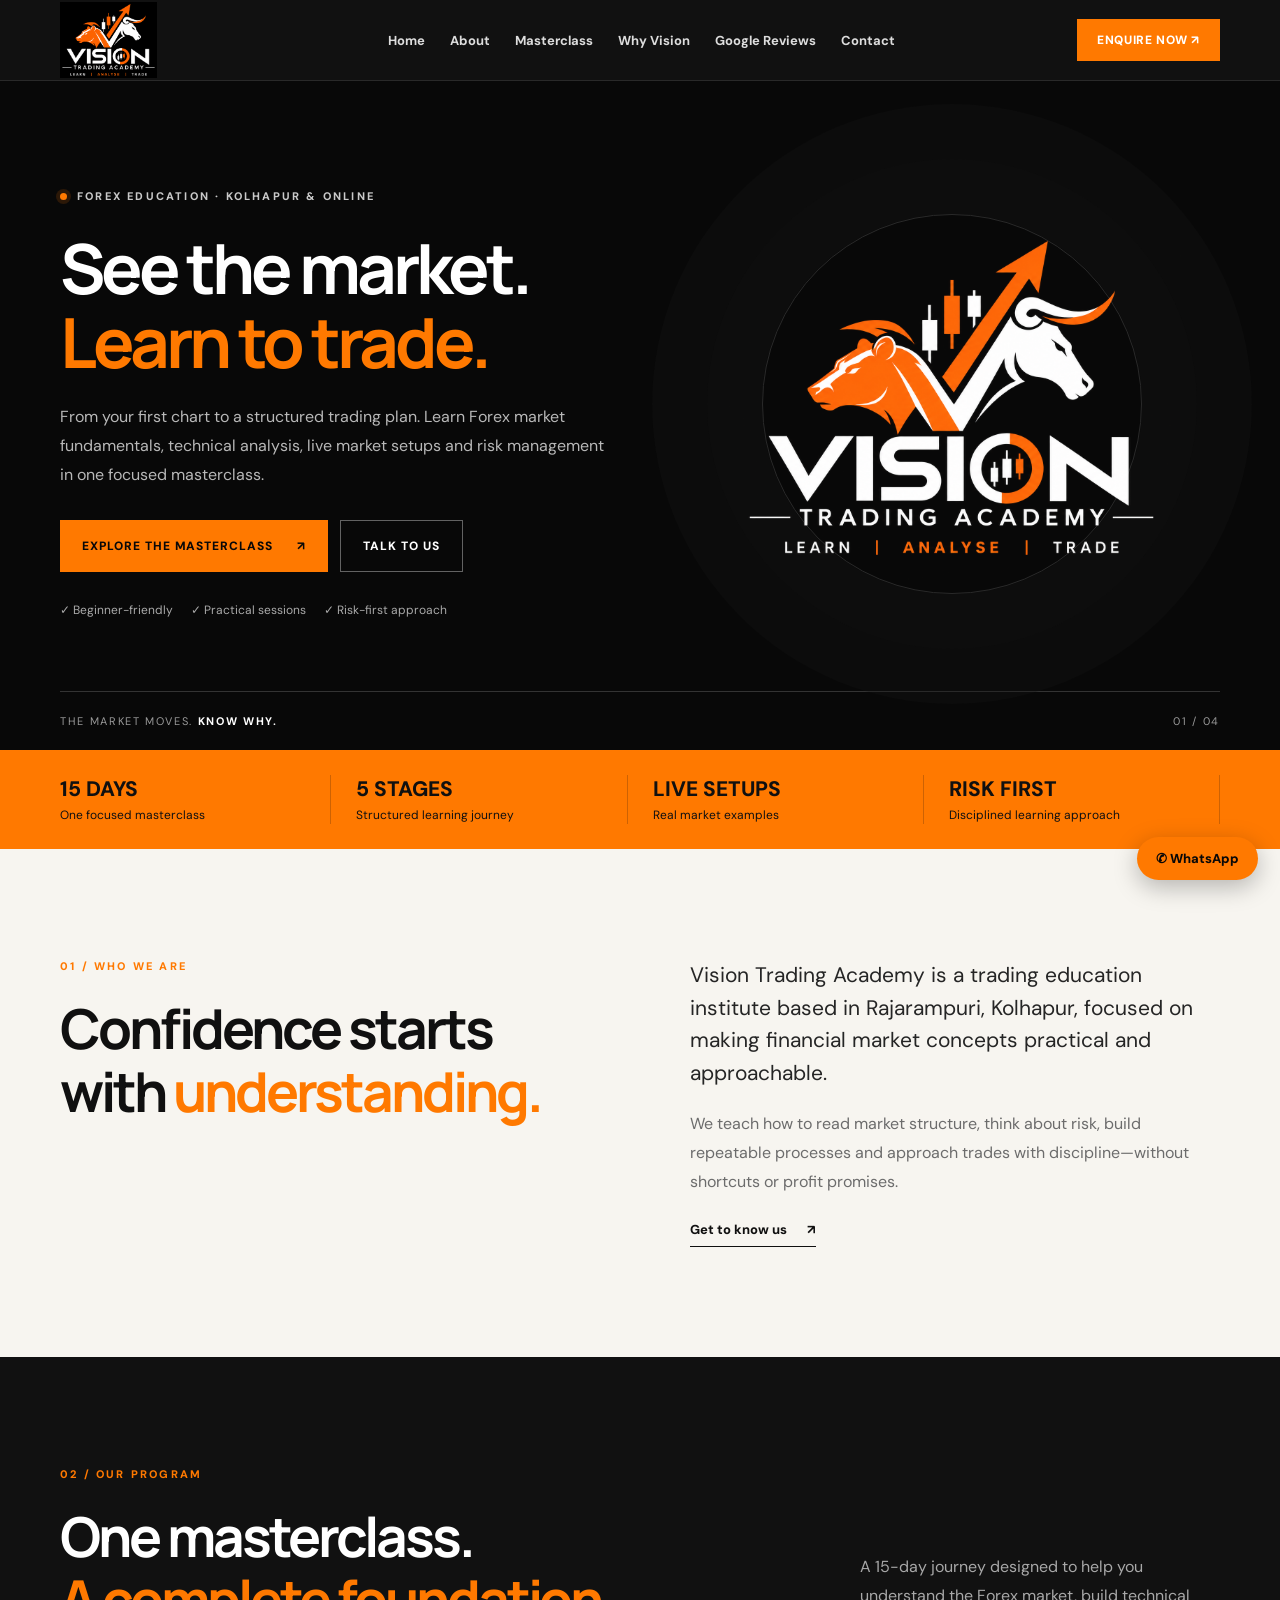
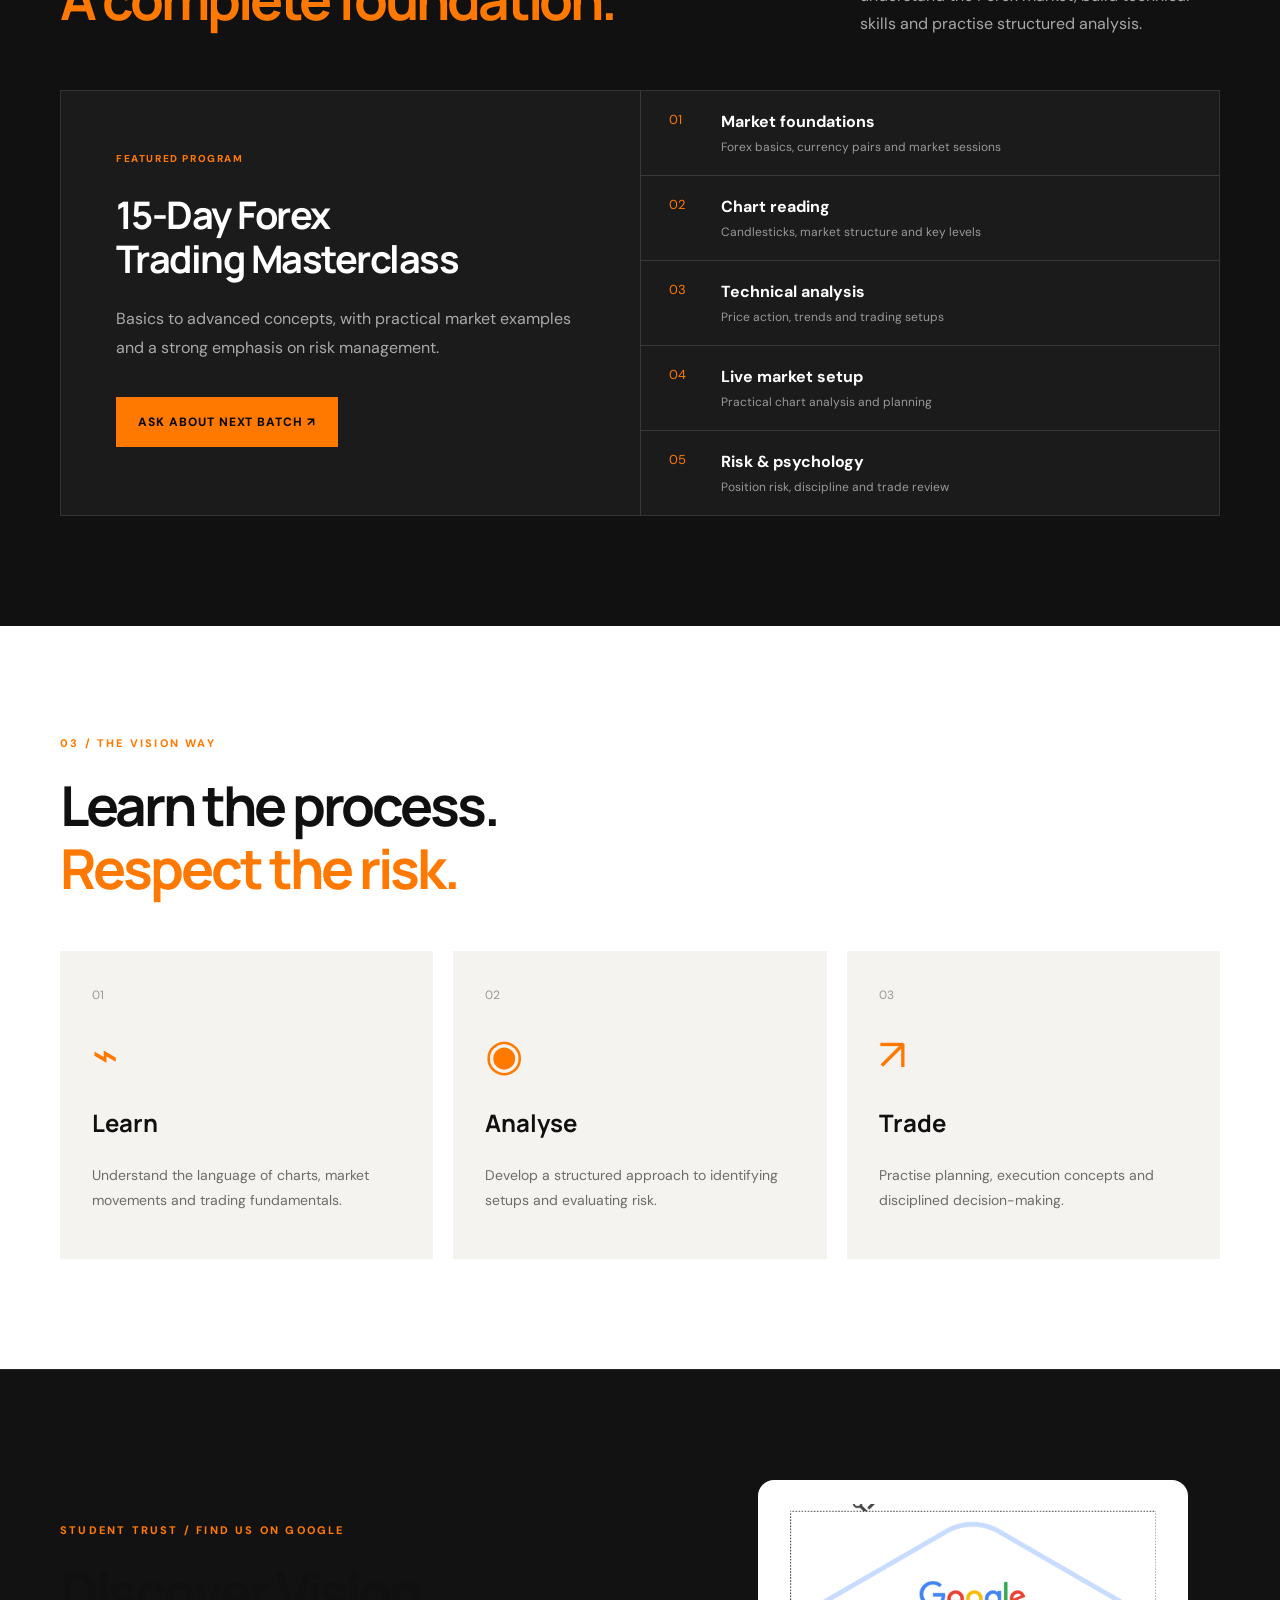
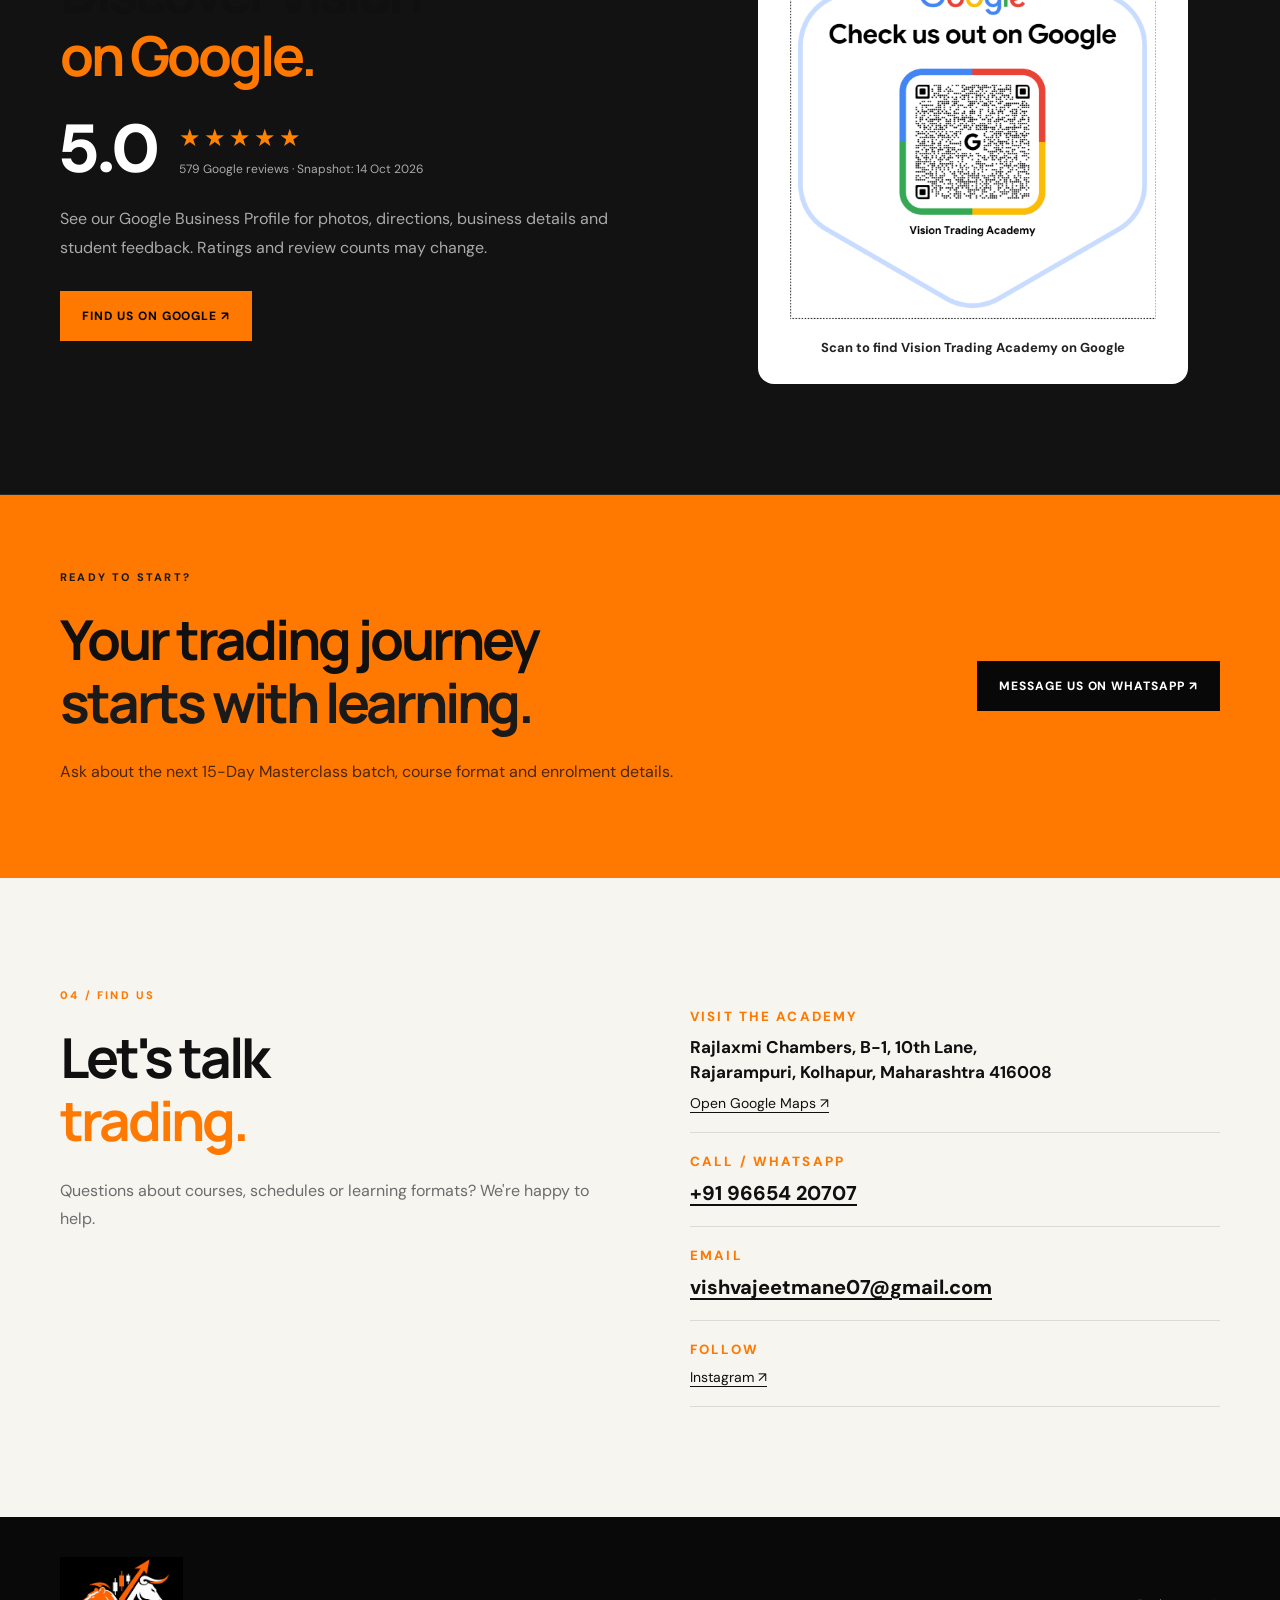
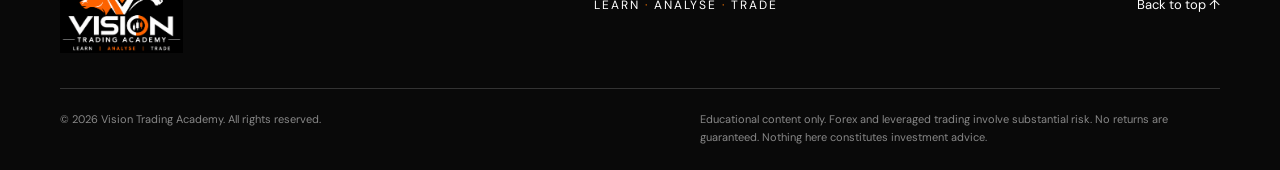
==== index.html @ d4535634 "Add files via upload" ====
<!doctype html><html lang="en"><head><meta charset="utf-8"><meta name="viewport" content="width=device-width,initial-scale=1"><meta name="theme-color" content="#090909"><meta name="description" content="Vision Trading Academy in Kolhapur offers a practical 15-day Forex Trading Masterclass covering market structure, technical analysis, risk management and live market setups."><title>Vision Trading Academy | Forex Trading Classes in Kolhapur</title><meta property="og:type" content="website"><meta property="og:title" content="Vision Trading Academy | Learn · Analyse · Trade"><meta property="og:description" content="Join the 15-Day Forex Trading Masterclass in Kolhapur. Learn market fundamentals, technical analysis and disciplined risk management."><meta property="og:image" content="assets/vision-logo.png"><link rel="icon" href="assets/favicon.png"><link rel="stylesheet" href="assets/style.css"><script type="application/ld+json">{"@context":"https://schema.org","@type":"EducationalOrganization","name":"Vision Trading Academy","description":"Forex trading education and 15-day trading masterclass in Kolhapur","telephone":"+91 96654 20707","email":"vishvajeetmane07@gmail.com","address":{"@type":"PostalAddress","streetAddress":"Rajlaxmi Chambers, B-1, 10th Lane, Poorvarang, Mahalaxminagar, Rajarampuri","addressLocality":"Kolhapur","addressRegion":"Maharashtra","postalCode":"416008","addressCountry":"IN"},"sameAs":["https://www.instagram.com/vishvaajeetmane/"]}</script></head><body>
<header class="header"><div class="container nav"><a href="#home" class="brand"><img src="assets/vision-logo-header.png" alt="Vision Trading Academy" class="brand-logo"></a><button id="menuBtn" class="menu-btn" aria-label="Toggle navigation" aria-expanded="false">☰</button><nav id="nav"><a href="#home">Home</a><a href="#about">About</a><a href="#masterclass">Masterclass</a><a href="#approach">Why Vision</a><a href="#reviews">Google Reviews</a><a href="#contact">Contact</a></nav><a class="nav-action" href="https://wa.me/919665420707?text=Hi%20Vision%20Trading%20Academy%2C%20I%20want%20to%20know%20about%20your%20classes." target="_blank" rel="noopener">Enquire now ↗</a></div></header>
<main><section id="home" class="hero"><div class="container hero-grid"><div class="hero-copy"><div class="eyebrow"><span class="pulse"></span> FOREX EDUCATION · KOLHAPUR & ONLINE</div><h1>See the market.<br><em>Learn to trade.</em></h1><p>From your first chart to a structured trading plan. Learn Forex market fundamentals, technical analysis, live market setups and risk management in one focused masterclass.</p><div class="hero-buttons"><a class="btn primary" href="#masterclass">Explore the Masterclass <span>↗</span></a><a class="btn outline" href="#contact">Talk to us</a></div><div class="micro"><span>✓ Beginner-friendly</span><span>✓ Practical sessions</span><span>✓ Risk-first approach</span></div></div><div class="hero-visual"><div class="halo"></div><img src="assets/vision-logo.png" alt="Vision Trading Academy orange bear and white bull trading logo"></div></div><div class="container hero-bottom"><span>THE MARKET MOVES. <strong>KNOW WHY.</strong></span><span>01 / 04</span></div></section>
<section class="metrics"><div class="container metrics-grid"><div><strong>15 DAYS</strong><span>One focused masterclass</span></div><div><strong>5 STAGES</strong><span>Structured learning journey</span></div><div><strong>LIVE SETUPS</strong><span>Real market examples</span></div><div><strong>RISK FIRST</strong><span>Disciplined learning approach</span></div></div></section>
<section id="about" class="section about"><div class="container split"><div><div class="kicker">01 / WHO WE ARE</div><h2>Confidence starts<br>with <i>understanding.</i></h2></div><div><p class="lead">Vision Trading Academy is a trading education institute based in Rajarampuri, Kolhapur, focused on making financial market concepts practical and approachable.</p><p>We teach how to read market structure, think about risk, build repeatable processes and approach trades with discipline—without shortcuts or profit promises.</p><a class="text-link" href="#contact">Get to know us <span>↗</span></a></div></div></section>
<section id="masterclass" class="section masterclass"><div class="container"><div class="section-top"><div><div class="kicker">02 / OUR PROGRAM</div><h2>One masterclass.<br><i>A complete foundation.</i></h2></div><p>A 15-day journey designed to help you understand the Forex market, build technical skills and practise structured analysis.</p></div><div class="course-panel"><div class="course-intro"><span class="course-tag">FEATURED PROGRAM</span><h3>15-Day Forex<br>Trading Masterclass</h3><p>Basics to advanced concepts, with practical market examples and a strong emphasis on risk management.</p><a class="btn primary" href="https://wa.me/919665420707?text=Hi%20Vision%20Trading%20Academy%2C%20please%20share%20the%20fees%20and%20next%20batch%20for%20the%2015-Day%20Masterclass." target="_blank" rel="noopener">Ask about next batch ↗</a></div><div class="course-list"><div><span>01</span><strong>Market foundations</strong><small>Forex basics, currency pairs and market sessions</small></div><div><span>02</span><strong>Chart reading</strong><small>Candlesticks, market structure and key levels</small></div><div><span>03</span><strong>Technical analysis</strong><small>Price action, trends and trading setups</small></div><div><span>04</span><strong>Live market setup</strong><small>Practical chart analysis and planning</small></div><div><span>05</span><strong>Risk & psychology</strong><small>Position risk, discipline and trade review</small></div></div></div></div></section>
<section id="approach" class="section approach"><div class="container"><div class="kicker">03 / THE VISION WAY</div><h2>Learn the process.<br><i>Respect the risk.</i></h2><div class="feature-grid"><article><span class="feature-num">01</span><div class="feature-icon">⌁</div><h3>Learn</h3><p>Understand the language of charts, market movements and trading fundamentals.</p></article><article><span class="feature-num">02</span><div class="feature-icon">◉</div><h3>Analyse</h3><p>Develop a structured approach to identifying setups and evaluating risk.</p></article><article><span class="feature-num">03</span><div class="feature-icon">↗</div><h3>Trade</h3><p>Practise planning, execution concepts and disciplined decision-making.</p></article></div></div></section>

<section id="reviews" class="section google-reviews"><div class="container reviews-layout">
<div class="reviews-copy"><div class="kicker">STUDENT TRUST / FIND US ON GOOGLE</div><h2>Discover Vision<br><i>on Google.</i></h2><div class="rating-display"><span class="rating-score">5.0</span><span><span class="rating-stars" aria-label="Five out of five stars">★★★★★</span><small>579 Google reviews · Snapshot: 14 Oct 2026</small></span></div><p>See our Google Business Profile for photos, directions, business details and student feedback. Ratings and review counts may change.</p><a class="btn primary" href="https://www.google.com/maps/search/?api=1&amp;query=Vision+Trading+Academy+Rajarampuri+Kolhapur" target="_blank" rel="noopener">Find us on Google ↗</a></div>
<div class="qr-panel"><img src="assets/google-business-qr.png" alt="Official Google Business Profile QR sticker for Vision Trading Academy. Scan to open the business profile." loading="lazy"><p>Scan to find Vision Trading Academy on Google</p></div>
</div></section>
<section class="cta-section"><div class="container cta-grid"><div><div class="kicker">READY TO START?</div><h2>Your trading journey<br><i>starts with learning.</i></h2><p>Ask about the next 15-Day Masterclass batch, course format and enrolment details.</p></div><a class="btn light" href="https://wa.me/919665420707?text=Hi%20Vision%20Trading%20Academy%2C%20I%20am%20interested%20in%20joining%20the%20next%20Forex%20Masterclass." target="_blank" rel="noopener">Message us on WhatsApp ↗</a></div></section>
<section id="contact" class="section contact"><div class="container split"><div><div class="kicker">04 / FIND US</div><h2>Let's talk<br><i>trading.</i></h2><p>Questions about courses, schedules or learning formats? We're happy to help.</p></div><div class="contact-list"><div><small>VISIT THE ACADEMY</small><strong>Rajlaxmi Chambers, B-1, 10th Lane,<br>Rajarampuri, Kolhapur, Maharashtra 416008</strong><a href="https://www.google.com/maps/search/?api=1&query=Vision+Trading+Academy+Rajarampuri+Kolhapur" target="_blank" rel="noopener">Open Google Maps ↗</a></div><div><small>CALL / WHATSAPP</small><a class="contact-big" href="tel:+919665420707">+91 96654 20707</a></div><div><small>EMAIL</small><a class="contact-big" href="mailto:vishvajeetmane07@gmail.com">vishvajeetmane07@gmail.com</a></div><div><small>FOLLOW</small><a href="https://www.instagram.com/vishvaajeetmane/" target="_blank" rel="noopener">Instagram ↗</a></div></div></div></section></main>
<footer><div class="container footer-top"><div class="brand"><img src="assets/vision-logo-header.png" alt="Vision Trading Academy" class="brand-logo"></div><div>LEARN <span>·</span> ANALYSE <span>·</span> TRADE</div><a href="#home">Back to top ↑</a></div><div class="container footer-bottom"><span>© 2026 Vision Trading Academy. All rights reserved.</span><span>Educational content only. Forex and leveraged trading involve substantial risk. No returns are guaranteed. Nothing here constitutes investment advice.</span></div></footer>
<a class="floating-wa" href="https://wa.me/919665420707?text=Hi%20Vision%20Trading%20Academy%2C%20I%27d%20like%20course%20details." target="_blank" rel="noopener" aria-label="Chat on WhatsApp">✆ <span>WhatsApp</span></a><script src="assets/script.js"></script></body></html>
---- assets/style.css ----
@import url('https://fonts.googleapis.com/css2?family=DM+Sans:wght@400;500;600;700;800&family=Manrope:wght@400;500;600;700;800&display=swap');
:root{--orange:#ff7900;--ink:#101010;--black:#080808;--cream:#f7f5f0;--muted:#777;--line:#dcdad5}*{box-sizing:border-box}html{scroll-behavior:smooth}body{margin:0;color:var(--ink);background:var(--cream);font-family:'DM Sans',Arial,sans-serif}a{color:inherit;text-decoration:none}button{font:inherit}.container{width:min(1160px,calc(100% - 44px));margin:auto}.header{position:sticky;top:0;background:rgba(8,8,8,.96);color:#fff;z-index:20;border-bottom:1px solid #292929;backdrop-filter:blur(12px)}.nav{display:flex;align-items:center;justify-content:space-between;min-height:80px;gap:20px}.brand{display:flex;align-items:center;gap:12px;font-weight:800;font-size:22px;line-height:1;letter-spacing:.08em}.brand small{display:block;font-size:9px;letter-spacing:.26em;margin-top:7px;font-weight:600}.brand-mark{font-size:38px;letter-spacing:-.13em;color:#fff}.brand-mark span{color:var(--orange)}nav{display:flex;gap:25px;font-size:13px;font-weight:700;color:#ddd}nav a:hover,.text-link:hover{color:var(--orange)}.nav-action{background:var(--orange);padding:13px 20px;font-size:12px;font-weight:800;text-transform:uppercase;letter-spacing:.05em}.menu-btn{display:none;background:none;border:0;color:#fff;font-size:25px}.hero{background:#080808;color:#fff;overflow:hidden}.hero-grid{min-height:610px;display:grid;grid-template-columns:1.05fr .95fr;align-items:center;gap:30px;padding:70px 0 35px}.eyebrow,.kicker{font-size:11px;letter-spacing:.2em;font-weight:800}.eyebrow{color:#c9c9c9;display:flex;gap:10px;align-items:center}.pulse,.dot{width:7px;height:7px;border-radius:50%;background:var(--orange);display:inline-block;box-shadow:0 0 0 4px #ff790025}h1,h2,h3,p{margin-top:0}h1,h2,h3{font-family:Manrope,Arial,sans-serif}h1{font-size:clamp(46px,5.4vw,80px);line-height:1.07;letter-spacing:-.06em;margin:28px 0 24px}h1 em,h2 i{font-style:normal;color:var(--orange)}.hero-copy>p{max-width:560px;color:#b8b8b8;line-height:1.8;font-size:16px}.hero-buttons{display:flex;gap:12px;flex-wrap:wrap;margin:30px 0}.btn{display:inline-flex;align-items:center;justify-content:space-between;gap:24px;padding:17px 22px;font-weight:800;font-size:12px;text-transform:uppercase;letter-spacing:.08em;transition:transform .2s}.btn:hover{transform:translateY(-3px)}.primary{background:var(--orange);color:#080808}.outline{border:1px solid #626262;color:#fff}.micro{display:flex;gap:18px;flex-wrap:wrap;color:#aaa;font-size:12px}.hero-visual{position:relative;display:flex;align-items:center;justify-content:center;flex-direction:column;min-height:450px}.halo{position:absolute;width:380px;height:380px;border:1px solid #292929;border-radius:50%;box-shadow:0 0 0 55px #1115,0 0 0 110px #15151550}.hero-visual img{position:relative;width:min(100%,560px);mix-blend-mode:screen;object-fit:contain}.hero-caption{position:relative;font-size:11px;letter-spacing:.23em;color:#aaa}.hero-caption b{color:var(--orange);padding:0 12px}.hero-bottom{display:flex;justify-content:space-between;border-top:1px solid #333;padding:22px 0;font-size:11px;letter-spacing:.15em;color:#999}.hero-bottom strong{color:#fff}.metrics{background:var(--orange);padding:25px 0}.metrics-grid{display:grid;grid-template-columns:repeat(4,1fr);gap:25px}.metrics-grid>div{border-right:1px solid #10101035}.metrics-grid strong{display:block;font-size:21px;font-weight:800}.metrics-grid span{font-size:12px}.section{padding:110px 0;scroll-margin-top:80px}.split{display:grid;grid-template-columns:1fr 1fr;gap:100px}.kicker{color:var(--orange);margin-bottom:24px}h2{font-size:clamp(34px,4.3vw,58px);line-height:1.15;letter-spacing:-.055em;margin-bottom:24px}p{line-height:1.8;color:#6c6c6c}.lead{font-size:21px;color:#252525;line-height:1.55}.text-link{display:inline-flex;gap:20px;border-bottom:1px solid;padding:8px 0;font-weight:800;font-size:13px}.masterclass{background:#111;color:#fff}.section-top{display:flex;align-items:end;justify-content:space-between;gap:40px;margin-bottom:35px}.section-top p{max-width:360px;color:#a8a8a8}.course-panel{display:grid;grid-template-columns:1fr 1fr;background:#1b1b1b;border:1px solid #343434}.course-intro{padding:55px}.course-tag{font-size:10px;font-weight:800;letter-spacing:.16em;color:var(--orange)}.course-intro h3{font-size:38px;letter-spacing:-.04em;line-height:1.16;margin:25px 0}.course-intro p{color:#aaa}.course-intro .btn{margin-top:18px}.course-list{border-left:1px solid #383838}.course-list>div{display:grid;grid-template-columns:38px 1fr;column-gap:14px;padding:20px 28px;border-bottom:1px solid #383838}.course-list>div:last-child{border:0}.course-list span{grid-row:span 2;color:var(--orange);font-size:13px}.course-list strong{font-size:16px}.course-list small{color:#999;margin-top:7px;font-size:12px}.approach{background:#fff}.feature-grid{display:grid;grid-template-columns:repeat(3,1fr);gap:20px;margin-top:50px}.feature-grid article{background:#f5f3ef;padding:32px;min-height:260px;position:relative}.feature-num{color:#999;font-size:12px}.feature-icon{color:var(--orange);font-size:44px;margin:22px 0}.feature-grid h3{font-size:24px}.feature-grid p{font-size:14px}.cta-section{background:var(--orange);padding:75px 0}.cta-section .kicker,.cta-section h2 i{color:#1a1a1a}.cta-section p{color:#4b2607}.cta-grid{display:flex;justify-content:space-between;align-items:center;gap:30px}.light{background:#080808;color:#fff;white-space:nowrap}.contact-list>div{padding:20px 0;border-bottom:1px solid var(--line)}.contact-list small{display:block;color:var(--orange);letter-spacing:.16em;font-weight:800;margin-bottom:10px}.contact-list strong{font-size:17px;line-height:1.5}.contact-list a{display:block;margin-top:8px;font-size:14px;text-decoration:underline;text-underline-offset:4px}.contact-list .contact-big{font-size:20px;font-weight:800;overflow-wrap:anywhere}footer{background:#090909;color:#fff;padding:40px 0 24px}.footer-top{display:flex;justify-content:space-between;align-items:center;gap:25px;padding-bottom:35px;border-bottom:1px solid #333}.footer-top>div:nth-child(2){font-size:12px;letter-spacing:.16em}.footer-top>div:nth-child(2) span{color:var(--orange)}.footer-top>a{font-size:13px}.footer-bottom{display:flex;justify-content:space-between;gap:40px;color:#888;font-size:11px;padding-top:22px;line-height:1.6}.footer-bottom span:last-child{max-width:520px}.floating-wa{position:fixed;right:22px;bottom:20px;background:var(--orange);color:#080808;border-radius:40px;padding:13px 19px;font-size:13px;font-weight:800;z-index:10;box-shadow:0 7px 25px #0004}@media(max-width:900px){.nav-action{display:none}.hero-grid{grid-template-columns:1fr;padding-top:65px}.hero-visual{min-height:340px}.hero-visual img{max-width:520px}.split{gap:40px}.course-intro{padding:35px}.metrics-grid{grid-template-columns:repeat(2,1fr)}.section{padding:75px 0}}@media(max-width:650px){.container{width:min(100% - 32px,1160px)}.nav{min-height:68px}.brand{font-size:17px}.brand-mark{font-size:32px}.menu-btn{display:block}nav{display:none;position:absolute;top:68px;left:0;right:0;background:#101010;flex-direction:column;padding:20px 25px;border-bottom:1px solid #333}nav.open{display:flex}.hero-grid{padding:50px 0 30px;gap:0}.hero-visual{min-height:280px}.halo{width:220px;height:220px}.hero-visual img{width:100%}h1{font-size:clamp(44px,11vw,66px)}.hero-copy>p{font-size:14px}.hero-caption{font-size:9px}.micro{gap:12px}.hero-bottom{font-size:9px}.metrics-grid strong{font-size:16px}.metrics-grid span{font-size:10px}.split,.course-panel,.feature-grid{grid-template-columns:1fr}.section-top{display:block}.course-list{border-left:0;border-top:1px solid #383838}.course-intro{padding:30px}.course-intro h3{font-size:31px}.feature-grid{gap:12px}.feature-grid article{min-height:auto}.cta-grid,.footer-top,.footer-bottom{flex-direction:column;align-items:flex-start}.cta-grid .btn{white-space:normal}.contact-list .contact-big{font-size:17px}.floating-wa span{display:none}}

/* Official Vision Trading Academy logo in navigation and footer */
.brand-logo {display:block;width:145px;height:76px;object-fit:contain;object-position:left center;}
.header .brand {flex-shrink:0;}
footer .brand-logo {width:175px;height:96px;}
@media(max-width:600px){.brand-logo{width:112px;height:62px}footer .brand-logo{width:145px;height:80px}}

/* Google Business Profile and review snapshot */
.google-reviews{background:#121212;border-top:1px solid #292929;border-bottom:1px solid #292929}
.reviews-layout{display:grid;grid-template-columns:1.1fr .9fr;gap:64px;align-items:center}
.reviews-copy h2{margin:18px 0 28px}.reviews-copy p{max-width:560px;color:#aaa;line-height:1.8;margin:22px 0 28px}
.rating-display{display:flex;align-items:center;gap:20px}.rating-score{font-size:68px;font-weight:800;line-height:1;color:#fff}.rating-stars{display:block;color:#ff8300;letter-spacing:3px;font-size:24px}.rating-display small{display:block;color:#aaa;font-size:12px;margin-top:8px}
.qr-panel{padding:24px;background:#fff;border-radius:16px;text-align:center;max-width:430px;justify-self:center;width:100%}.qr-panel img{display:block;width:100%;height:auto;max-height:420px;object-fit:contain}.qr-panel p{color:#222;font-size:13px;font-weight:700;margin:12px 0 0}
@media(max-width:800px){.reviews-layout{grid-template-columns:1fr;gap:32px}.rating-score{font-size:56px}.qr-panel{max-width:360px}}
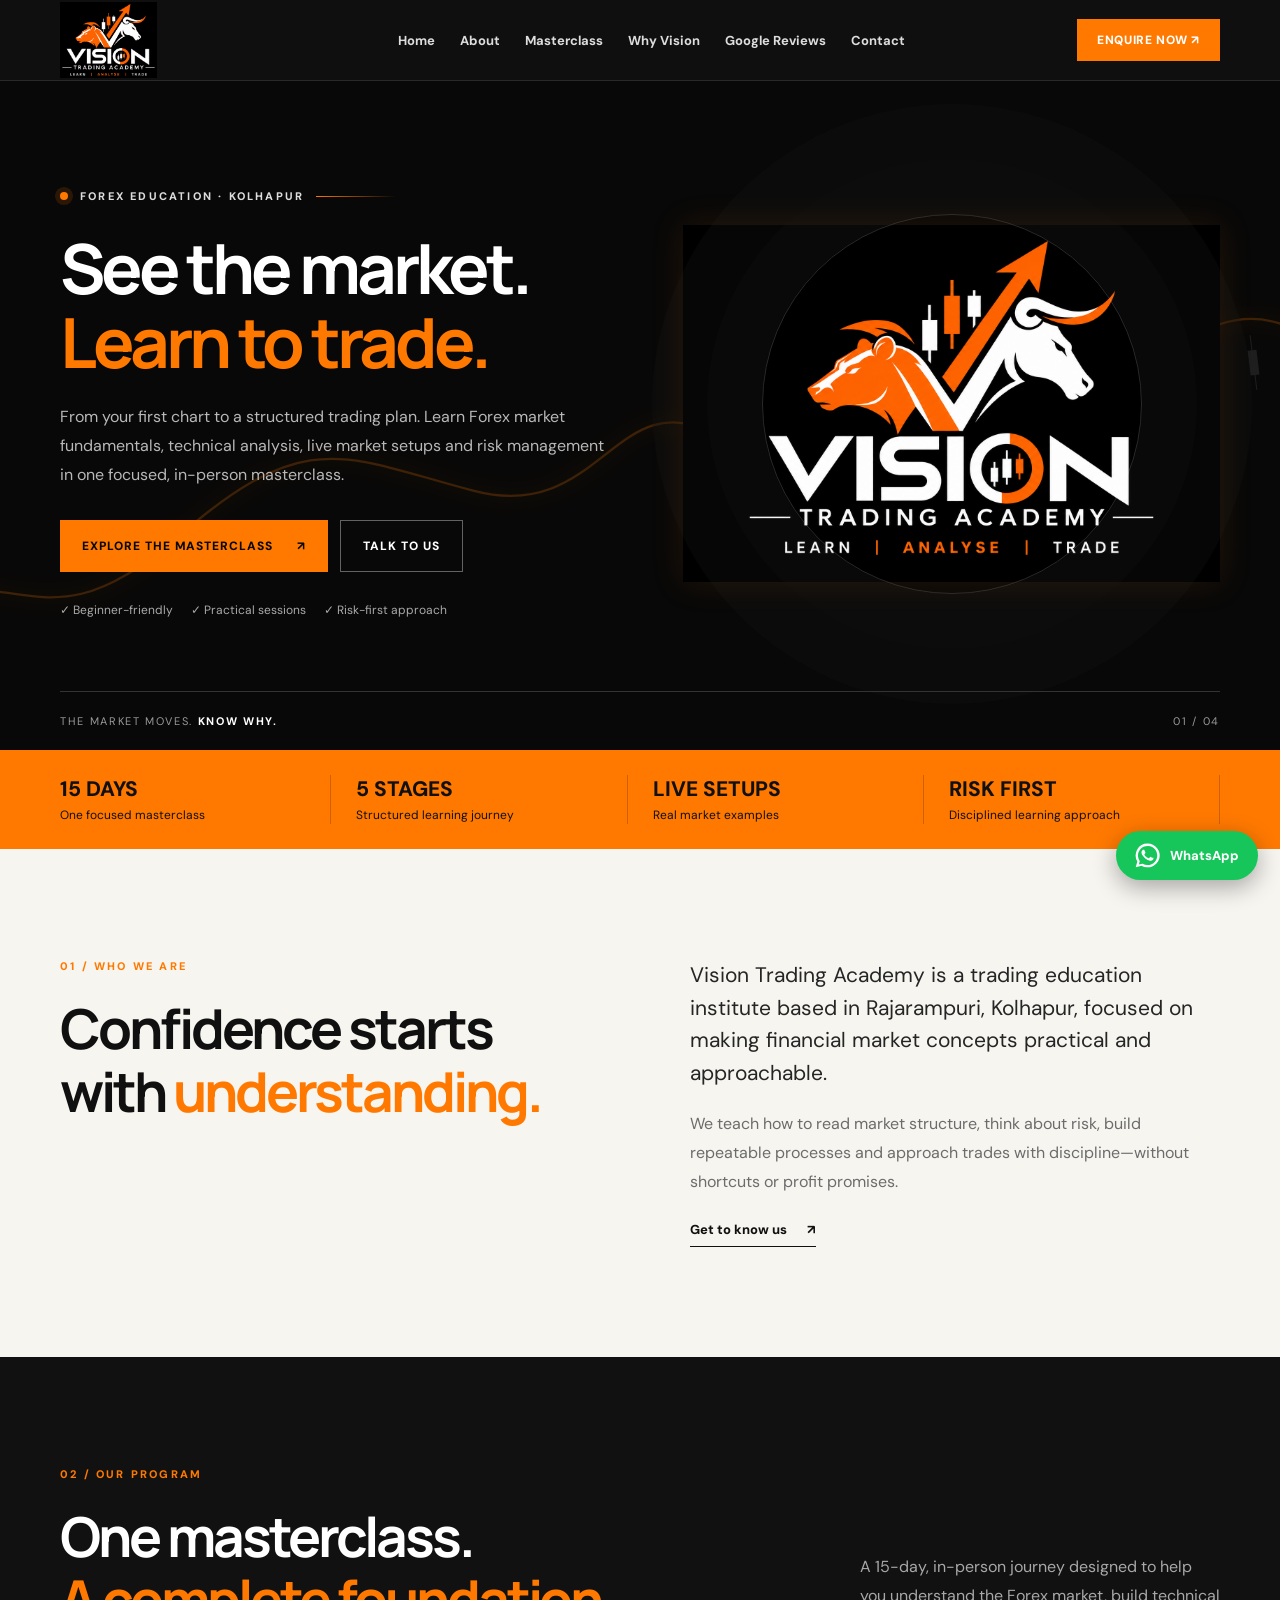
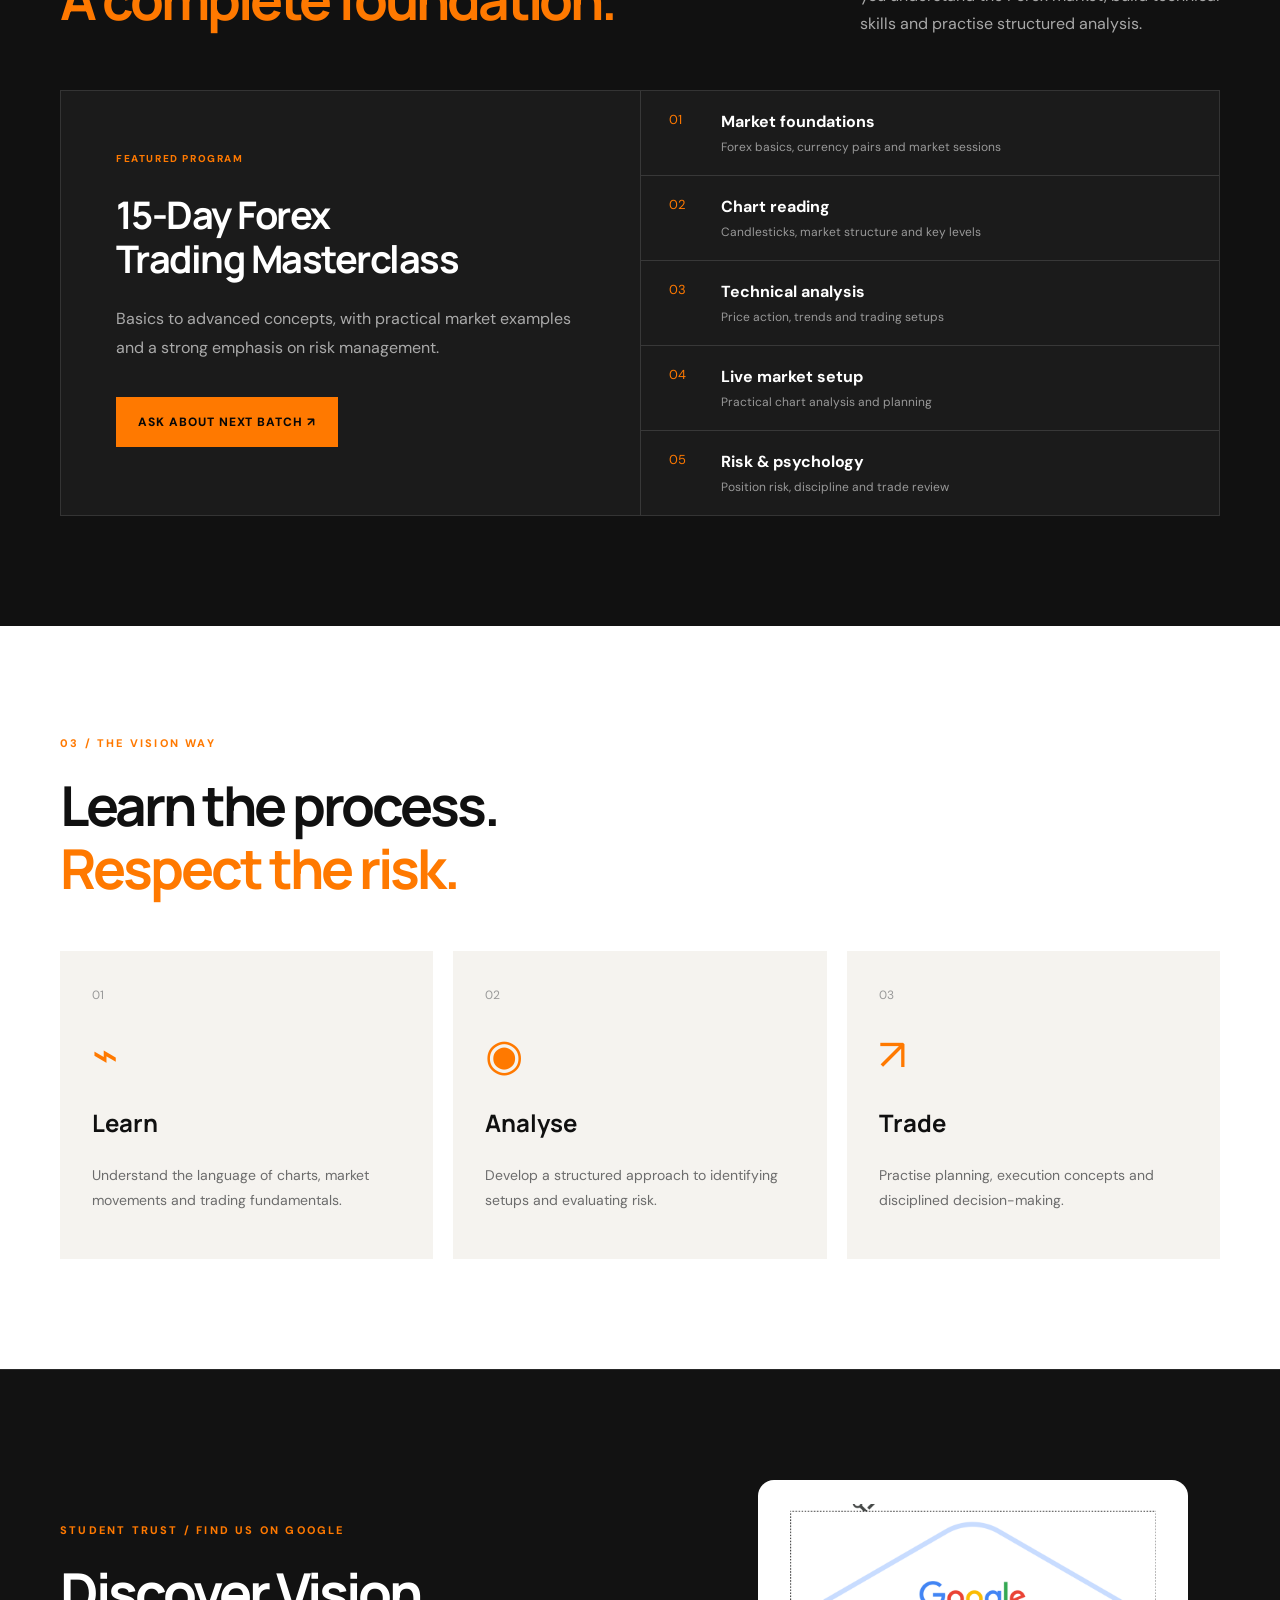
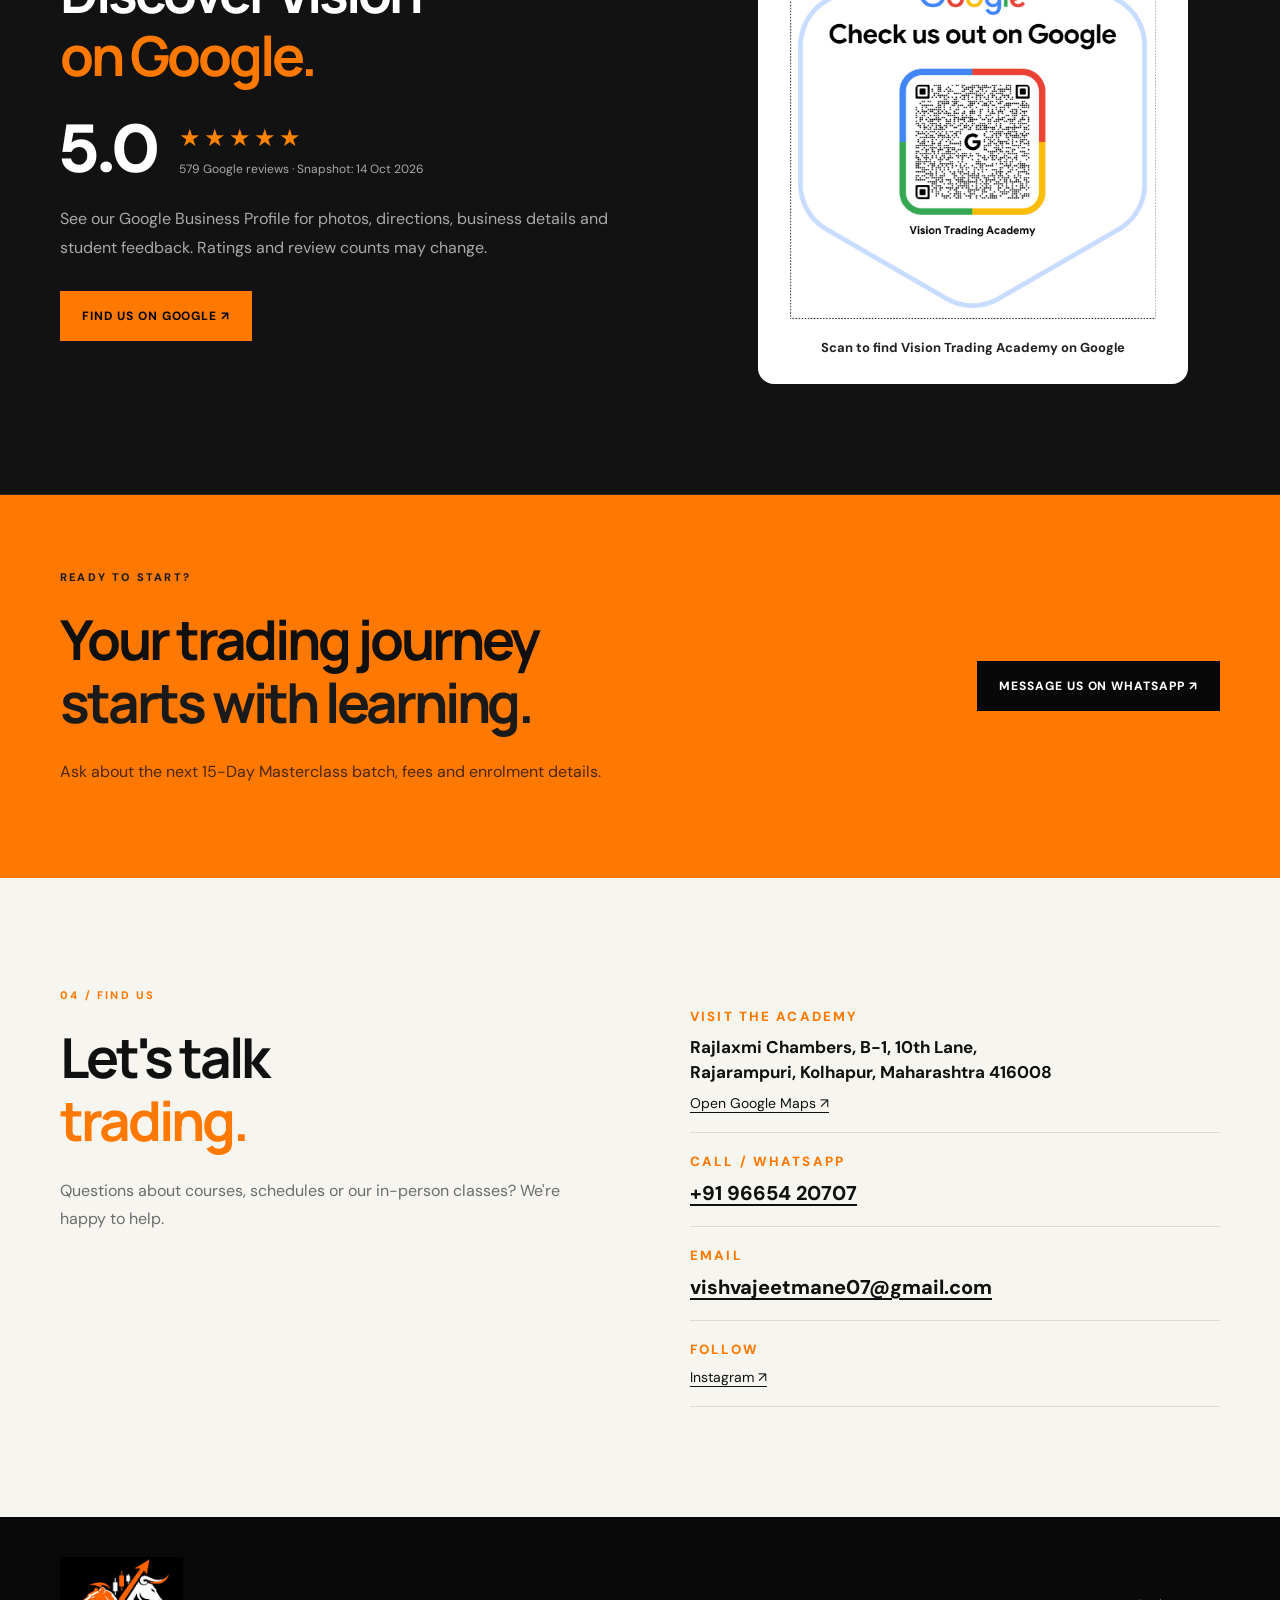
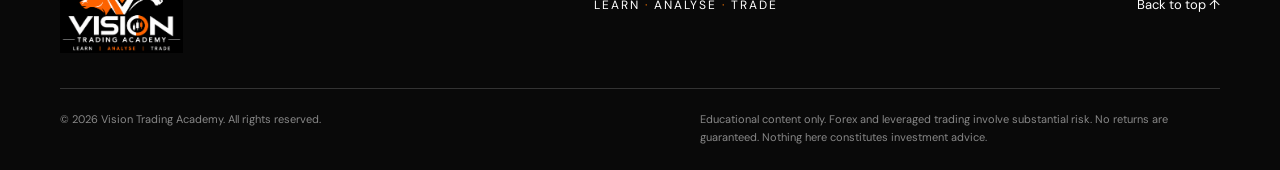
==== commit ff999983: "Add files via upload" ====
--- a/index.html
+++ b/index.html
@@ -1,16 +1,14 @@
-<!doctype html><html lang="en"><head><meta charset="utf-8"><meta name="viewport" content="width=device-width,initial-scale=1"><meta name="theme-color" content="#090909"><meta name="description" content="Vision Trading Academy in Kolhapur offers a practical 15-day Forex Trading Masterclass covering market structure, technical analysis, risk management and live market setups."><title>Vision Trading Academy | Forex Trading Classes in Kolhapur</title><meta property="og:type" content="website"><meta property="og:title" content="Vision Trading Academy | Learn · Analyse · Trade"><meta property="og:description" content="Join the 15-Day Forex Trading Masterclass in Kolhapur. Learn market fundamentals, technical analysis and disciplined risk management."><meta property="og:image" content="assets/vision-logo.png"><link rel="icon" href="assets/favicon.png"><link rel="stylesheet" href="assets/style.css"><script type="application/ld+json">{"@context":"https://schema.org","@type":"EducationalOrganization","name":"Vision Trading Academy","description":"Forex trading education and 15-day trading masterclass in Kolhapur","telephone":"+91 96654 20707","email":"vishvajeetmane07@gmail.com","address":{"@type":"PostalAddress","streetAddress":"Rajlaxmi Chambers, B-1, 10th Lane, Poorvarang, Mahalaxminagar, Rajarampuri","addressLocality":"Kolhapur","addressRegion":"Maharashtra","postalCode":"416008","addressCountry":"IN"},"sameAs":["https://www.instagram.com/vishvaajeetmane/"]}</script></head><body>
+<!doctype html>
+<html lang="en"><head><meta charset="utf-8"><meta name="viewport" content="width=device-width,initial-scale=1"><meta name="theme-color" content="#090909"><meta name="description" content="Vision Trading Academy in Kolhapur offers an in-person 15-day Forex Trading Masterclass covering technical analysis, live market setups and risk management."><title>Vision Trading Academy | Forex Trading Classes in Kolhapur</title><meta property="og:title" content="Vision Trading Academy | Learn · Analyse · Trade"><meta property="og:image" content="assets/vision-logo.png"><link rel="icon" href="assets/favicon.png"><link rel="stylesheet" href="assets/style.css"></head>
+<body>
 <header class="header"><div class="container nav"><a href="#home" class="brand"><img src="assets/vision-logo-header.png" alt="Vision Trading Academy" class="brand-logo"></a><button id="menuBtn" class="menu-btn" aria-label="Toggle navigation" aria-expanded="false">☰</button><nav id="nav"><a href="#home">Home</a><a href="#about">About</a><a href="#masterclass">Masterclass</a><a href="#approach">Why Vision</a><a href="#reviews">Google Reviews</a><a href="#contact">Contact</a></nav><a class="nav-action" href="https://wa.me/919665420707?text=Hi%20Vision%20Trading%20Academy%2C%20I%20want%20to%20know%20about%20your%20classes." target="_blank" rel="noopener">Enquire now ↗</a></div></header>
-<main><section id="home" class="hero"><div class="container hero-grid"><div class="hero-copy"><div class="eyebrow"><span class="pulse"></span> FOREX EDUCATION · KOLHAPUR & ONLINE</div><h1>See the market.<br><em>Learn to trade.</em></h1><p>From your first chart to a structured trading plan. Learn Forex market fundamentals, technical analysis, live market setups and risk management in one focused masterclass.</p><div class="hero-buttons"><a class="btn primary" href="#masterclass">Explore the Masterclass <span>↗</span></a><a class="btn outline" href="#contact">Talk to us</a></div><div class="micro"><span>✓ Beginner-friendly</span><span>✓ Practical sessions</span><span>✓ Risk-first approach</span></div></div><div class="hero-visual"><div class="halo"></div><img src="assets/vision-logo.png" alt="Vision Trading Academy orange bear and white bull trading logo"></div></div><div class="container hero-bottom"><span>THE MARKET MOVES. <strong>KNOW WHY.</strong></span><span>01 / 04</span></div></section>
+<main><section id="home" class="hero"><div class="market-backdrop" aria-hidden="true"><svg viewBox="0 0 1200 450" preserveAspectRatio="none"><path class="chart-glow" d="M0 350 C100 330 120 400 220 300 S350 230 450 260 S560 160 640 210 S760 80 860 150 S1000 80 1080 110 S1150 30 1200 45"/><path class="chart-line" d="M0 350 C100 330 120 400 220 300 S350 230 450 260 S560 160 640 210 S760 80 860 150 S1000 80 1080 110 S1150 30 1200 45"/></svg><div class="candles"><i></i><i></i><i></i><i></i><i></i><i></i><i></i><i></i><i></i><i></i><i></i><i></i></div></div><div class="container hero-grid"><div class="hero-copy"><div class="eyebrow"><span class="pulse"></span><span>FOREX EDUCATION · KOLHAPUR</span><span class="eyebrow-line" aria-hidden="true"></span></div><h1>See the market.<br><em>Learn to trade.</em></h1><p>From your first chart to a structured trading plan. Learn Forex market fundamentals, technical analysis, live market setups and risk management in one focused, in-person masterclass.</p><div class="hero-buttons"><a class="btn primary" href="#masterclass">Explore the Masterclass <span>↗</span></a><a class="btn outline" href="#contact">Talk to us</a></div><div class="micro"><span>✓ Beginner-friendly</span><span>✓ Practical sessions</span><span>✓ Risk-first approach</span></div></div><div class="hero-visual"><div class="halo"></div><img src="assets/vision-logo.png" alt="Vision Trading Academy orange bear and white bull trading logo"></div></div><div class="container hero-bottom"><span>THE MARKET MOVES. <strong>KNOW WHY.</strong></span><span>01 / 04</span></div></section>
 <section class="metrics"><div class="container metrics-grid"><div><strong>15 DAYS</strong><span>One focused masterclass</span></div><div><strong>5 STAGES</strong><span>Structured learning journey</span></div><div><strong>LIVE SETUPS</strong><span>Real market examples</span></div><div><strong>RISK FIRST</strong><span>Disciplined learning approach</span></div></div></section>
 <section id="about" class="section about"><div class="container split"><div><div class="kicker">01 / WHO WE ARE</div><h2>Confidence starts<br>with <i>understanding.</i></h2></div><div><p class="lead">Vision Trading Academy is a trading education institute based in Rajarampuri, Kolhapur, focused on making financial market concepts practical and approachable.</p><p>We teach how to read market structure, think about risk, build repeatable processes and approach trades with discipline—without shortcuts or profit promises.</p><a class="text-link" href="#contact">Get to know us <span>↗</span></a></div></div></section>
-<section id="masterclass" class="section masterclass"><div class="container"><div class="section-top"><div><div class="kicker">02 / OUR PROGRAM</div><h2>One masterclass.<br><i>A complete foundation.</i></h2></div><p>A 15-day journey designed to help you understand the Forex market, build technical skills and practise structured analysis.</p></div><div class="course-panel"><div class="course-intro"><span class="course-tag">FEATURED PROGRAM</span><h3>15-Day Forex<br>Trading Masterclass</h3><p>Basics to advanced concepts, with practical market examples and a strong emphasis on risk management.</p><a class="btn primary" href="https://wa.me/919665420707?text=Hi%20Vision%20Trading%20Academy%2C%20please%20share%20the%20fees%20and%20next%20batch%20for%20the%2015-Day%20Masterclass." target="_blank" rel="noopener">Ask about next batch ↗</a></div><div class="course-list"><div><span>01</span><strong>Market foundations</strong><small>Forex basics, currency pairs and market sessions</small></div><div><span>02</span><strong>Chart reading</strong><small>Candlesticks, market structure and key levels</small></div><div><span>03</span><strong>Technical analysis</strong><small>Price action, trends and trading setups</small></div><div><span>04</span><strong>Live market setup</strong><small>Practical chart analysis and planning</small></div><div><span>05</span><strong>Risk & psychology</strong><small>Position risk, discipline and trade review</small></div></div></div></div></section>
+<section id="masterclass" class="section masterclass"><div class="container"><div class="section-top"><div><div class="kicker">02 / OUR PROGRAM</div><h2>One masterclass.<br><i>A complete foundation.</i></h2></div><p>A 15-day, in-person journey designed to help you understand the Forex market, build technical skills and practise structured analysis.</p></div><div class="course-panel"><div class="course-intro"><span class="course-tag">FEATURED PROGRAM</span><h3>15-Day Forex<br>Trading Masterclass</h3><p>Basics to advanced concepts, with practical market examples and a strong emphasis on risk management.</p><a class="btn primary" href="https://wa.me/919665420707?text=Hi%20Vision%20Trading%20Academy%2C%20please%20share%20the%20fees%20and%20next%20batch%20for%20the%2015-Day%20Masterclass." target="_blank" rel="noopener">Ask about next batch ↗</a></div><div class="course-list"><div><span>01</span><strong>Market foundations</strong><small>Forex basics, currency pairs and market sessions</small></div><div><span>02</span><strong>Chart reading</strong><small>Candlesticks, market structure and key levels</small></div><div><span>03</span><strong>Technical analysis</strong><small>Price action, trends and trading setups</small></div><div><span>04</span><strong>Live market setup</strong><small>Practical chart analysis and planning</small></div><div><span>05</span><strong>Risk & psychology</strong><small>Position risk, discipline and trade review</small></div></div></div></div></section>
 <section id="approach" class="section approach"><div class="container"><div class="kicker">03 / THE VISION WAY</div><h2>Learn the process.<br><i>Respect the risk.</i></h2><div class="feature-grid"><article><span class="feature-num">01</span><div class="feature-icon">⌁</div><h3>Learn</h3><p>Understand the language of charts, market movements and trading fundamentals.</p></article><article><span class="feature-num">02</span><div class="feature-icon">◉</div><h3>Analyse</h3><p>Develop a structured approach to identifying setups and evaluating risk.</p></article><article><span class="feature-num">03</span><div class="feature-icon">↗</div><h3>Trade</h3><p>Practise planning, execution concepts and disciplined decision-making.</p></article></div></div></section>
-
-<section id="reviews" class="section google-reviews"><div class="container reviews-layout">
-<div class="reviews-copy"><div class="kicker">STUDENT TRUST / FIND US ON GOOGLE</div><h2>Discover Vision<br><i>on Google.</i></h2><div class="rating-display"><span class="rating-score">5.0</span><span><span class="rating-stars" aria-label="Five out of five stars">★★★★★</span><small>579 Google reviews · Snapshot: 14 Oct 2026</small></span></div><p>See our Google Business Profile for photos, directions, business details and student feedback. Ratings and review counts may change.</p><a class="btn primary" href="https://www.google.com/maps/search/?api=1&amp;query=Vision+Trading+Academy+Rajarampuri+Kolhapur" target="_blank" rel="noopener">Find us on Google ↗</a></div>
-<div class="qr-panel"><img src="assets/google-business-qr.png" alt="Official Google Business Profile QR sticker for Vision Trading Academy. Scan to open the business profile." loading="lazy"><p>Scan to find Vision Trading Academy on Google</p></div>
-</div></section>
-<section class="cta-section"><div class="container cta-grid"><div><div class="kicker">READY TO START?</div><h2>Your trading journey<br><i>starts with learning.</i></h2><p>Ask about the next 15-Day Masterclass batch, course format and enrolment details.</p></div><a class="btn light" href="https://wa.me/919665420707?text=Hi%20Vision%20Trading%20Academy%2C%20I%20am%20interested%20in%20joining%20the%20next%20Forex%20Masterclass." target="_blank" rel="noopener">Message us on WhatsApp ↗</a></div></section>
-<section id="contact" class="section contact"><div class="container split"><div><div class="kicker">04 / FIND US</div><h2>Let's talk<br><i>trading.</i></h2><p>Questions about courses, schedules or learning formats? We're happy to help.</p></div><div class="contact-list"><div><small>VISIT THE ACADEMY</small><strong>Rajlaxmi Chambers, B-1, 10th Lane,<br>Rajarampuri, Kolhapur, Maharashtra 416008</strong><a href="https://www.google.com/maps/search/?api=1&query=Vision+Trading+Academy+Rajarampuri+Kolhapur" target="_blank" rel="noopener">Open Google Maps ↗</a></div><div><small>CALL / WHATSAPP</small><a class="contact-big" href="tel:+919665420707">+91 96654 20707</a></div><div><small>EMAIL</small><a class="contact-big" href="mailto:vishvajeetmane07@gmail.com">vishvajeetmane07@gmail.com</a></div><div><small>FOLLOW</small><a href="https://www.instagram.com/vishvaajeetmane/" target="_blank" rel="noopener">Instagram ↗</a></div></div></div></section></main>
+<section id="reviews" class="section google-reviews"><div class="container reviews-layout"><div class="reviews-copy"><div class="kicker">STUDENT TRUST / FIND US ON GOOGLE</div><h2>Discover Vision<br><i>on Google.</i></h2><div class="rating-display"><span class="rating-score">5.0</span><span><span class="rating-stars" aria-label="Five out of five stars">★★★★★</span><small>579 Google reviews · Snapshot: 14 Oct 2026</small></span></div><p>See our Google Business Profile for photos, directions, business details and student feedback. Ratings and review counts may change.</p><a class="btn primary" href="https://www.google.com/maps/search/?api=1&amp;query=Vision+Trading+Academy+Rajarampuri+Kolhapur" target="_blank" rel="noopener">Find us on Google ↗</a></div><div class="qr-panel"><img src="assets/google-business-qr.png" alt="Vision Trading Academy Google Business Profile QR code" loading="lazy"><p>Scan to find Vision Trading Academy on Google</p></div></div></section>
+<section class="cta-section"><div class="container cta-grid"><div><div class="kicker">READY TO START?</div><h2>Your trading journey<br><i>starts with learning.</i></h2><p>Ask about the next 15-Day Masterclass batch, fees and enrolment details.</p></div><a class="btn light" href="https://wa.me/919665420707?text=Hi%20Vision%20Trading%20Academy%2C%20I%20am%20interested%20in%20joining%20the%20next%20Forex%20Masterclass." target="_blank" rel="noopener">Message us on WhatsApp ↗</a></div></section>
+<section id="contact" class="section contact"><div class="container split"><div><div class="kicker">04 / FIND US</div><h2>Let's talk<br><i>trading.</i></h2><p>Questions about courses, schedules or our in-person classes? We're happy to help.</p></div><div class="contact-list"><div><small>VISIT THE ACADEMY</small><strong>Rajlaxmi Chambers, B-1, 10th Lane,<br>Rajarampuri, Kolhapur, Maharashtra 416008</strong><a href="https://www.google.com/maps/search/?api=1&amp;query=Vision+Trading+Academy+Rajarampuri+Kolhapur" target="_blank" rel="noopener">Open Google Maps ↗</a></div><div><small>CALL / WHATSAPP</small><a class="contact-big" href="tel:+919665420707">+91 96654 20707</a></div><div><small>EMAIL</small><a class="contact-big" href="mailto:vishvajeetmane07@gmail.com">vishvajeetmane07@gmail.com</a></div><div><small>FOLLOW</small><a href="https://www.instagram.com/vishvaajeetmane/" target="_blank" rel="noopener">Instagram ↗</a></div></div></div></section></main>
 <footer><div class="container footer-top"><div class="brand"><img src="assets/vision-logo-header.png" alt="Vision Trading Academy" class="brand-logo"></div><div>LEARN <span>·</span> ANALYSE <span>·</span> TRADE</div><a href="#home">Back to top ↑</a></div><div class="container footer-bottom"><span>© 2026 Vision Trading Academy. All rights reserved.</span><span>Educational content only. Forex and leveraged trading involve substantial risk. No returns are guaranteed. Nothing here constitutes investment advice.</span></div></footer>
-<a class="floating-wa" href="https://wa.me/919665420707?text=Hi%20Vision%20Trading%20Academy%2C%20I%27d%20like%20course%20details." target="_blank" rel="noopener" aria-label="Chat on WhatsApp">✆ <span>WhatsApp</span></a><script src="assets/script.js"></script></body></html>
+<a class="floating-wa" href="https://wa.me/919665420707?text=Hi%20Vision%20Trading%20Academy%2C%20I%27d%20like%20course%20details." target="_blank" rel="noopener" aria-label="Chat on WhatsApp"><svg viewBox="0 0 32 32" aria-hidden="true"><path fill="currentColor" d="M16 .8A15.1 15.1 0 0 0 3 23.6L.9 31l7.6-2A15.2 15.2 0 1 0 16 .8Zm0 27.5a12.2 12.2 0 0 1-6.2-1.7l-.4-.2-4.5 1.2 1.2-4.4-.3-.5A12.3 12.3 0 1 1 16 28.3Zm6.8-9.2c-.4-.2-2.3-1.1-2.7-1.3-.3-.1-.6-.2-.8.2-.3.4-1 1.3-1.2 1.5-.2.2-.4.3-.8.1-.4-.2-1.6-.6-3.1-1.9-1.2-1-1.9-2.3-2.1-2.7-.2-.4 0-.6.2-.8l.6-.7.4-.6c.1-.2 0-.5 0-.7l-1.2-2.9c-.3-.7-.6-.6-.8-.6h-.7c-.3 0-.7.1-1 .5-.4.4-1.3 1.3-1.3 3.1s1.3 3.5 1.5 3.8c.2.2 2.6 4 6.4 5.6.9.4 1.6.6 2.1.7.9.3 1.8.3 2.4.2.7-.1 2.3-.9 2.6-1.8.3-.9.3-1.7.2-1.8-.1-.2-.3-.3-.7-.5Z"/></svg><span>WhatsApp</span></a><script src="assets/script.js"></script></body></html>
--- a/assets/style.css
+++ b/assets/style.css
@@ -1,16 +1,6 @@
 @import url('https://fonts.googleapis.com/css2?family=DM+Sans:wght@400;500;600;700;800&family=Manrope:wght@400;500;600;700;800&display=swap');
-:root{--orange:#ff7900;--ink:#101010;--black:#080808;--cream:#f7f5f0;--muted:#777;--line:#dcdad5}*{box-sizing:border-box}html{scroll-behavior:smooth}body{margin:0;color:var(--ink);background:var(--cream);font-family:'DM Sans',Arial,sans-serif}a{color:inherit;text-decoration:none}button{font:inherit}.container{width:min(1160px,calc(100% - 44px));margin:auto}.header{position:sticky;top:0;background:rgba(8,8,8,.96);color:#fff;z-index:20;border-bottom:1px solid #292929;backdrop-filter:blur(12px)}.nav{display:flex;align-items:center;justify-content:space-between;min-height:80px;gap:20px}.brand{display:flex;align-items:center;gap:12px;font-weight:800;font-size:22px;line-height:1;letter-spacing:.08em}.brand small{display:block;font-size:9px;letter-spacing:.26em;margin-top:7px;font-weight:600}.brand-mark{font-size:38px;letter-spacing:-.13em;color:#fff}.brand-mark span{color:var(--orange)}nav{display:flex;gap:25px;font-size:13px;font-weight:700;color:#ddd}nav a:hover,.text-link:hover{color:var(--orange)}.nav-action{background:var(--orange);padding:13px 20px;font-size:12px;font-weight:800;text-transform:uppercase;letter-spacing:.05em}.menu-btn{display:none;background:none;border:0;color:#fff;font-size:25px}.hero{background:#080808;color:#fff;overflow:hidden}.hero-grid{min-height:610px;display:grid;grid-template-columns:1.05fr .95fr;align-items:center;gap:30px;padding:70px 0 35px}.eyebrow,.kicker{font-size:11px;letter-spacing:.2em;font-weight:800}.eyebrow{color:#c9c9c9;display:flex;gap:10px;align-items:center}.pulse,.dot{width:7px;height:7px;border-radius:50%;background:var(--orange);display:inline-block;box-shadow:0 0 0 4px #ff790025}h1,h2,h3,p{margin-top:0}h1,h2,h3{font-family:Manrope,Arial,sans-serif}h1{font-size:clamp(46px,5.4vw,80px);line-height:1.07;letter-spacing:-.06em;margin:28px 0 24px}h1 em,h2 i{font-style:normal;color:var(--orange)}.hero-copy>p{max-width:560px;color:#b8b8b8;line-height:1.8;font-size:16px}.hero-buttons{display:flex;gap:12px;flex-wrap:wrap;margin:30px 0}.btn{display:inline-flex;align-items:center;justify-content:space-between;gap:24px;padding:17px 22px;font-weight:800;font-size:12px;text-transform:uppercase;letter-spacing:.08em;transition:transform .2s}.btn:hover{transform:translateY(-3px)}.primary{background:var(--orange);color:#080808}.outline{border:1px solid #626262;color:#fff}.micro{display:flex;gap:18px;flex-wrap:wrap;color:#aaa;font-size:12px}.hero-visual{position:relative;display:flex;align-items:center;justify-content:center;flex-direction:column;min-height:450px}.halo{position:absolute;width:380px;height:380px;border:1px solid #292929;border-radius:50%;box-shadow:0 0 0 55px #1115,0 0 0 110px #15151550}.hero-visual img{position:relative;width:min(100%,560px);mix-blend-mode:screen;object-fit:contain}.hero-caption{position:relative;font-size:11px;letter-spacing:.23em;color:#aaa}.hero-caption b{color:var(--orange);padding:0 12px}.hero-bottom{display:flex;justify-content:space-between;border-top:1px solid #333;padding:22px 0;font-size:11px;letter-spacing:.15em;color:#999}.hero-bottom strong{color:#fff}.metrics{background:var(--orange);padding:25px 0}.metrics-grid{display:grid;grid-template-columns:repeat(4,1fr);gap:25px}.metrics-grid>div{border-right:1px solid #10101035}.metrics-grid strong{display:block;font-size:21px;font-weight:800}.metrics-grid span{font-size:12px}.section{padding:110px 0;scroll-margin-top:80px}.split{display:grid;grid-template-columns:1fr 1fr;gap:100px}.kicker{color:var(--orange);margin-bottom:24px}h2{font-size:clamp(34px,4.3vw,58px);line-height:1.15;letter-spacing:-.055em;margin-bottom:24px}p{line-height:1.8;color:#6c6c6c}.lead{font-size:21px;color:#252525;line-height:1.55}.text-link{display:inline-flex;gap:20px;border-bottom:1px solid;padding:8px 0;font-weight:800;font-size:13px}.masterclass{background:#111;color:#fff}.section-top{display:flex;align-items:end;justify-content:space-between;gap:40px;margin-bottom:35px}.section-top p{max-width:360px;color:#a8a8a8}.course-panel{display:grid;grid-template-columns:1fr 1fr;background:#1b1b1b;border:1px solid #343434}.course-intro{padding:55px}.course-tag{font-size:10px;font-weight:800;letter-spacing:.16em;color:var(--orange)}.course-intro h3{font-size:38px;letter-spacing:-.04em;line-height:1.16;margin:25px 0}.course-intro p{color:#aaa}.course-intro .btn{margin-top:18px}.course-list{border-left:1px solid #383838}.course-list>div{display:grid;grid-template-columns:38px 1fr;column-gap:14px;padding:20px 28px;border-bottom:1px solid #383838}.course-list>div:last-child{border:0}.course-list span{grid-row:span 2;color:var(--orange);font-size:13px}.course-list strong{font-size:16px}.course-list small{color:#999;margin-top:7px;font-size:12px}.approach{background:#fff}.feature-grid{display:grid;grid-template-columns:repeat(3,1fr);gap:20px;margin-top:50px}.feature-grid article{background:#f5f3ef;padding:32px;min-height:260px;position:relative}.feature-num{color:#999;font-size:12px}.feature-icon{color:var(--orange);font-size:44px;margin:22px 0}.feature-grid h3{font-size:24px}.feature-grid p{font-size:14px}.cta-section{background:var(--orange);padding:75px 0}.cta-section .kicker,.cta-section h2 i{color:#1a1a1a}.cta-section p{color:#4b2607}.cta-grid{display:flex;justify-content:space-between;align-items:center;gap:30px}.light{background:#080808;color:#fff;white-space:nowrap}.contact-list>div{padding:20px 0;border-bottom:1px solid var(--line)}.contact-list small{display:block;color:var(--orange);letter-spacing:.16em;font-weight:800;margin-bottom:10px}.contact-list strong{font-size:17px;line-height:1.5}.contact-list a{display:block;margin-top:8px;font-size:14px;text-decoration:underline;text-underline-offset:4px}.contact-list .contact-big{font-size:20px;font-weight:800;overflow-wrap:anywhere}footer{background:#090909;color:#fff;padding:40px 0 24px}.footer-top{display:flex;justify-content:space-between;align-items:center;gap:25px;padding-bottom:35px;border-bottom:1px solid #333}.footer-top>div:nth-child(2){font-size:12px;letter-spacing:.16em}.footer-top>div:nth-child(2) span{color:var(--orange)}.footer-top>a{font-size:13px}.footer-bottom{display:flex;justify-content:space-between;gap:40px;color:#888;font-size:11px;padding-top:22px;line-height:1.6}.footer-bottom span:last-child{max-width:520px}.floating-wa{position:fixed;right:22px;bottom:20px;background:var(--orange);color:#080808;border-radius:40px;padding:13px 19px;font-size:13px;font-weight:800;z-index:10;box-shadow:0 7px 25px #0004}@media(max-width:900px){.nav-action{display:none}.hero-grid{grid-template-columns:1fr;padding-top:65px}.hero-visual{min-height:340px}.hero-visual img{max-width:520px}.split{gap:40px}.course-intro{padding:35px}.metrics-grid{grid-template-columns:repeat(2,1fr)}.section{padding:75px 0}}@media(max-width:650px){.container{width:min(100% - 32px,1160px)}.nav{min-height:68px}.brand{font-size:17px}.brand-mark{font-size:32px}.menu-btn{display:block}nav{display:none;position:absolute;top:68px;left:0;right:0;background:#101010;flex-direction:column;padding:20px 25px;border-bottom:1px solid #333}nav.open{display:flex}.hero-grid{padding:50px 0 30px;gap:0}.hero-visual{min-height:280px}.halo{width:220px;height:220px}.hero-visual img{width:100%}h1{font-size:clamp(44px,11vw,66px)}.hero-copy>p{font-size:14px}.hero-caption{font-size:9px}.micro{gap:12px}.hero-bottom{font-size:9px}.metrics-grid strong{font-size:16px}.metrics-grid span{font-size:10px}.split,.course-panel,.feature-grid{grid-template-columns:1fr}.section-top{display:block}.course-list{border-left:0;border-top:1px solid #383838}.course-intro{padding:30px}.course-intro h3{font-size:31px}.feature-grid{gap:12px}.feature-grid article{min-height:auto}.cta-grid,.footer-top,.footer-bottom{flex-direction:column;align-items:flex-start}.cta-grid .btn{white-space:normal}.contact-list .contact-big{font-size:17px}.floating-wa span{display:none}}
-
-/* Official Vision Trading Academy logo in navigation and footer */
-.brand-logo {display:block;width:145px;height:76px;object-fit:contain;object-position:left center;}
-.header .brand {flex-shrink:0;}
-footer .brand-logo {width:175px;height:96px;}
-@media(max-width:600px){.brand-logo{width:112px;height:62px}footer .brand-logo{width:145px;height:80px}}
-
-/* Google Business Profile and review snapshot */
-.google-reviews{background:#121212;border-top:1px solid #292929;border-bottom:1px solid #292929}
-.reviews-layout{display:grid;grid-template-columns:1.1fr .9fr;gap:64px;align-items:center}
-.reviews-copy h2{margin:18px 0 28px}.reviews-copy p{max-width:560px;color:#aaa;line-height:1.8;margin:22px 0 28px}
-.rating-display{display:flex;align-items:center;gap:20px}.rating-score{font-size:68px;font-weight:800;line-height:1;color:#fff}.rating-stars{display:block;color:#ff8300;letter-spacing:3px;font-size:24px}.rating-display small{display:block;color:#aaa;font-size:12px;margin-top:8px}
-.qr-panel{padding:24px;background:#fff;border-radius:16px;text-align:center;max-width:430px;justify-self:center;width:100%}.qr-panel img{display:block;width:100%;height:auto;max-height:420px;object-fit:contain}.qr-panel p{color:#222;font-size:13px;font-weight:700;margin:12px 0 0}
+:root{--orange:#ff7900;--ink:#101010;--cream:#f7f5f0;--line:#dcdad5}*{box-sizing:border-box}html{scroll-behavior:smooth}body{margin:0;color:var(--ink);background:var(--cream);font-family:'DM Sans',Arial,sans-serif}a{color:inherit;text-decoration:none}button{font:inherit}.container{width:min(1160px,calc(100% - 44px));margin:auto}.header{position:sticky;top:0;background:rgba(8,8,8,.97);color:#fff;z-index:20;border-bottom:1px solid #292929;backdrop-filter:blur(12px)}.nav{display:flex;align-items:center;justify-content:space-between;min-height:80px;gap:20px}.brand{display:flex;align-items:center;flex-shrink:0}.brand-logo{display:block;width:165px;height:76px;object-fit:contain;object-position:left center}nav{display:flex;gap:25px;font-size:13px;font-weight:700;color:#ddd}nav a:hover,.text-link:hover{color:var(--orange)}.nav-action{background:var(--orange);padding:13px 20px;font-size:12px;font-weight:800;text-transform:uppercase;letter-spacing:.05em}.menu-btn{display:none;background:none;border:0;color:#fff;font-size:25px}.hero{position:relative;background:#080808;color:#fff;overflow:hidden}.hero-grid{position:relative;z-index:2;min-height:610px;display:grid;grid-template-columns:1.05fr .95fr;align-items:center;gap:30px;padding:70px 0 35px}.eyebrow,.kicker{font-size:11px;letter-spacing:.2em;font-weight:800}.eyebrow{color:#ddd;display:flex;gap:12px;align-items:center;white-space:nowrap}.pulse{width:8px;height:8px;border-radius:50%;background:var(--orange);display:inline-block;flex-shrink:0;box-shadow:0 0 0 5px #ff790025;animation:pulse 2.3s infinite}.eyebrow-line{display:block;height:1px;width:80px;background:linear-gradient(90deg,var(--orange),transparent);animation:linegrow 2s ease both}@keyframes pulse{50%{box-shadow:0 0 0 11px #ff790008}}@keyframes linegrow{from{width:0;opacity:0}to{width:80px;opacity:1}}h1,h2,h3,p{margin-top:0}h1,h2,h3{font-family:Manrope,Arial,sans-serif}h1{font-size:clamp(46px,5.4vw,80px);line-height:1.07;letter-spacing:-.06em;margin:28px 0 24px}h1 em,h2 i{font-style:normal;color:var(--orange)}.hero-copy>p{max-width:560px;color:#b8b8b8;line-height:1.8;font-size:16px}.hero-buttons{display:flex;gap:12px;flex-wrap:wrap;margin:30px 0}.btn{display:inline-flex;align-items:center;justify-content:space-between;gap:24px;padding:17px 22px;font-weight:800;font-size:12px;text-transform:uppercase;letter-spacing:.08em;transition:transform .2s}.btn:hover{transform:translateY(-3px)}.primary{background:var(--orange);color:#080808}.outline{border:1px solid #626262;color:#fff}.micro{display:flex;gap:18px;flex-wrap:wrap;color:#aaa;font-size:12px}.hero-visual{position:relative;display:flex;align-items:center;justify-content:center;min-height:450px}.halo{position:absolute;width:380px;height:380px;border:1px solid #292929;border-radius:50%;box-shadow:0 0 0 55px #1115,0 0 0 110px #15151550;animation:haloBreath 7s ease-in-out infinite}.hero-visual img{position:relative;width:min(100%,560px);mix-blend-mode:screen;object-fit:contain;filter:drop-shadow(0 0 16px #ff79001c)}@keyframes haloBreath{50%{transform:scale(1.045)}}.market-backdrop{position:absolute;inset:0;z-index:1;opacity:.22;pointer-events:none;overflow:hidden}.market-backdrop svg{position:absolute;width:120%;height:75%;left:-8%;top:18%}.chart-line,.chart-glow{fill:none;stroke:#ff7900;stroke-width:2;stroke-dasharray:1700;stroke-dashoffset:1700;animation:drawChart 6s ease-out forwards}.chart-glow{stroke-width:10;opacity:.22;filter:blur(9px)}@keyframes drawChart{to{stroke-dashoffset:0}}.candles{position:absolute;right:0;top:7%;height:80%;width:46%;display:flex;align-items:center;justify-content:space-around;transform:rotate(-7deg);opacity:.4}.candles i{position:relative;width:9px;height:var(--h,40px);background:#ff7900;animation:candleFloat 3s ease-in-out infinite alternate;animation-delay:var(--d,0s)}.candles i:before{content:'';position:absolute;width:1px;height:calc(100% + 30px);top:-15px;left:4px;background:currentColor;color:#ff7900}.candles i:nth-child(2n){background:#fff;color:#fff}.candles i:nth-child(2n):before{color:#fff}.candles i:nth-child(3n){--h:85px;--d:-1s}.candles i:nth-child(4n){--h:25px;--d:-2s}.candles i:nth-child(5n){--h:65px;--d:-.6s}@keyframes candleFloat{to{transform:translateY(-13px)}}.hero-bottom{position:relative;z-index:2;display:flex;justify-content:space-between;border-top:1px solid #333;padding:22px 0;font-size:11px;letter-spacing:.15em;color:#999}.hero-bottom strong{color:#fff}.metrics{background:var(--orange);padding:25px 0}.metrics-grid{display:grid;grid-template-columns:repeat(4,1fr);gap:25px}.metrics-grid>div{border-right:1px solid #10101035}.metrics-grid strong{display:block;font-size:21px;font-weight:800}.metrics-grid span{font-size:12px}.section{padding:110px 0;scroll-margin-top:80px}.split{display:grid;grid-template-columns:1fr 1fr;gap:100px}.kicker{color:var(--orange);margin-bottom:24px}h2{font-size:clamp(34px,4.3vw,58px);line-height:1.15;letter-spacing:-.055em;margin-bottom:24px}p{line-height:1.8;color:#6c6c6c}.lead{font-size:21px;color:#252525;line-height:1.55}.text-link{display:inline-flex;gap:20px;border-bottom:1px solid;padding:8px 0;font-weight:800;font-size:13px}.masterclass{background:#111;color:#fff}.section-top{display:flex;align-items:end;justify-content:space-between;gap:40px;margin-bottom:35px}.section-top p{max-width:360px;color:#a8a8a8}.course-panel{display:grid;grid-template-columns:1fr 1fr;background:#1b1b1b;border:1px solid #343434}.course-intro{padding:55px}.course-tag{font-size:10px;font-weight:800;letter-spacing:.16em;color:var(--orange)}.course-intro h3{font-size:38px;letter-spacing:-.04em;line-height:1.16;margin:25px 0}.course-intro p{color:#aaa}.course-intro .btn{margin-top:18px}.course-list{border-left:1px solid #383838}.course-list>div{display:grid;grid-template-columns:38px 1fr;column-gap:14px;padding:20px 28px;border-bottom:1px solid #383838}.course-list>div:last-child{border:0}.course-list span{grid-row:span 2;color:var(--orange);font-size:13px}.course-list strong{font-size:16px}.course-list small{color:#999;margin-top:7px;font-size:12px}.approach{background:#fff}.feature-grid{display:grid;grid-template-columns:repeat(3,1fr);gap:20px;margin-top:50px}.feature-grid article{background:#f5f3ef;padding:32px;min-height:260px}.feature-num{color:#999;font-size:12px}.feature-icon{color:var(--orange);font-size:44px;margin:22px 0}.feature-grid h3{font-size:24px}.feature-grid p{font-size:14px}.google-reviews{background:#121212;border-top:1px solid #292929;border-bottom:1px solid #292929;color:#fff}.google-reviews h2,.google-reviews .reviews-copy h2{color:#fff!important;margin:18px 0 28px}.google-reviews h2 i{color:var(--orange)!important}.reviews-layout{display:grid;grid-template-columns:1.1fr .9fr;gap:64px;align-items:center}.reviews-copy p{max-width:560px;color:#aaa;line-height:1.8;margin:22px 0 28px}.rating-display{display:flex;align-items:center;gap:20px}.rating-score{font-size:68px;font-weight:800;line-height:1;color:#fff}.rating-stars{display:block;color:#ff8300;letter-spacing:3px;font-size:24px}.rating-display small{display:block;color:#aaa;font-size:12px;margin-top:8px}.qr-panel{padding:24px;background:#fff;border-radius:16px;text-align:center;max-width:430px;justify-self:center;width:100%}.qr-panel img{display:block;width:100%;height:auto;max-height:420px;object-fit:contain}.qr-panel p{color:#222;font-size:13px;font-weight:700;margin:12px 0 0}.cta-section{background:var(--orange);padding:75px 0}.cta-section .kicker,.cta-section h2 i{color:#1a1a1a}.cta-section p{color:#4b2607}.cta-grid{display:flex;justify-content:space-between;align-items:center;gap:30px}.light{background:#080808;color:#fff;white-space:nowrap}.contact-list>div{padding:20px 0;border-bottom:1px solid var(--line)}.contact-list small{display:block;color:var(--orange);letter-spacing:.16em;font-weight:800;margin-bottom:10px}.contact-list strong{font-size:17px;line-height:1.5}.contact-list a{display:block;margin-top:8px;font-size:14px;text-decoration:underline;text-underline-offset:4px}.contact-list .contact-big{font-size:20px;font-weight:800;overflow-wrap:anywhere}footer{background:#090909;color:#fff;padding:40px 0 24px}footer .brand-logo{width:175px;height:96px}.footer-top{display:flex;justify-content:space-between;align-items:center;gap:25px;padding-bottom:35px;border-bottom:1px solid #333}.footer-top>div:nth-child(2){font-size:12px;letter-spacing:.16em}.footer-top>div:nth-child(2) span{color:var(--orange)}.footer-top>a{font-size:13px}.footer-bottom{display:flex;justify-content:space-between;gap:40px;color:#888;font-size:11px;padding-top:22px;line-height:1.6}.footer-bottom span:last-child{max-width:520px}.floating-wa{position:fixed;right:22px;bottom:20px;background:#16c65b;color:#fff;border-radius:40px;padding:12px 19px;display:flex;align-items:center;gap:10px;font-size:13px;font-weight:800;z-index:30;box-shadow:0 7px 25px #0005;transition:background .2s,transform .2s}.floating-wa:hover{background:#0aa64b;transform:translateY(-3px)}.floating-wa svg{display:block;width:25px;height:25px;flex-shrink:0}
+@media(max-width:900px){.nav-action{display:none}.hero-grid{grid-template-columns:1fr;padding-top:65px}.hero-visual{min-height:340px}.hero-visual img{max-width:520px}.split{gap:40px}.course-intro{padding:35px}.metrics-grid{grid-template-columns:repeat(2,1fr)}.section{padding:75px 0}}
 @media(max-width:800px){.reviews-layout{grid-template-columns:1fr;gap:32px}.rating-score{font-size:56px}.qr-panel{max-width:360px}}
+@media(max-width:650px){.container{width:min(100% - 32px,1160px)}.nav{min-height:68px}.brand-logo{width:120px;height:62px}.menu-btn{display:block}nav{display:none;position:absolute;top:68px;left:0;right:0;background:#101010;flex-direction:column;padding:20px 25px;border-bottom:1px solid #333}nav.open{display:flex}.hero-grid{padding:50px 0 30px;gap:0}.hero-visual{min-height:280px}.halo{width:220px;height:220px}.hero-visual img{width:100%}h1{font-size:clamp(44px,11vw,66px)}.hero-copy>p{font-size:14px}.eyebrow{font-size:9px;letter-spacing:.12em}.eyebrow-line{max-width:25px}.micro{gap:12px}.hero-bottom{font-size:9px}.metrics-grid strong{font-size:16px}.metrics-grid span{font-size:10px}.split,.course-panel,.feature-grid{grid-template-columns:1fr}.section-top{display:block}.course-list{border-left:0;border-top:1px solid #383838}.course-intro{padding:30px}.course-intro h3{font-size:31px}.feature-grid{gap:12px}.feature-grid article{min-height:auto}.cta-grid,.footer-top,.footer-bottom{flex-direction:column;align-items:flex-start}.cta-grid .btn{white-space:normal}.contact-list .contact-big{font-size:17px}.floating-wa span{display:none}.floating-wa{padding:13px}.floating-wa svg{width:27px;height:27px}footer .brand-logo{width:145px;height:80px}}
+@media(prefers-reduced-motion:reduce){*,*:before,*:after{animation-duration:.01ms!important;animation-iteration-count:1!important;scroll-behavior:auto!important}}
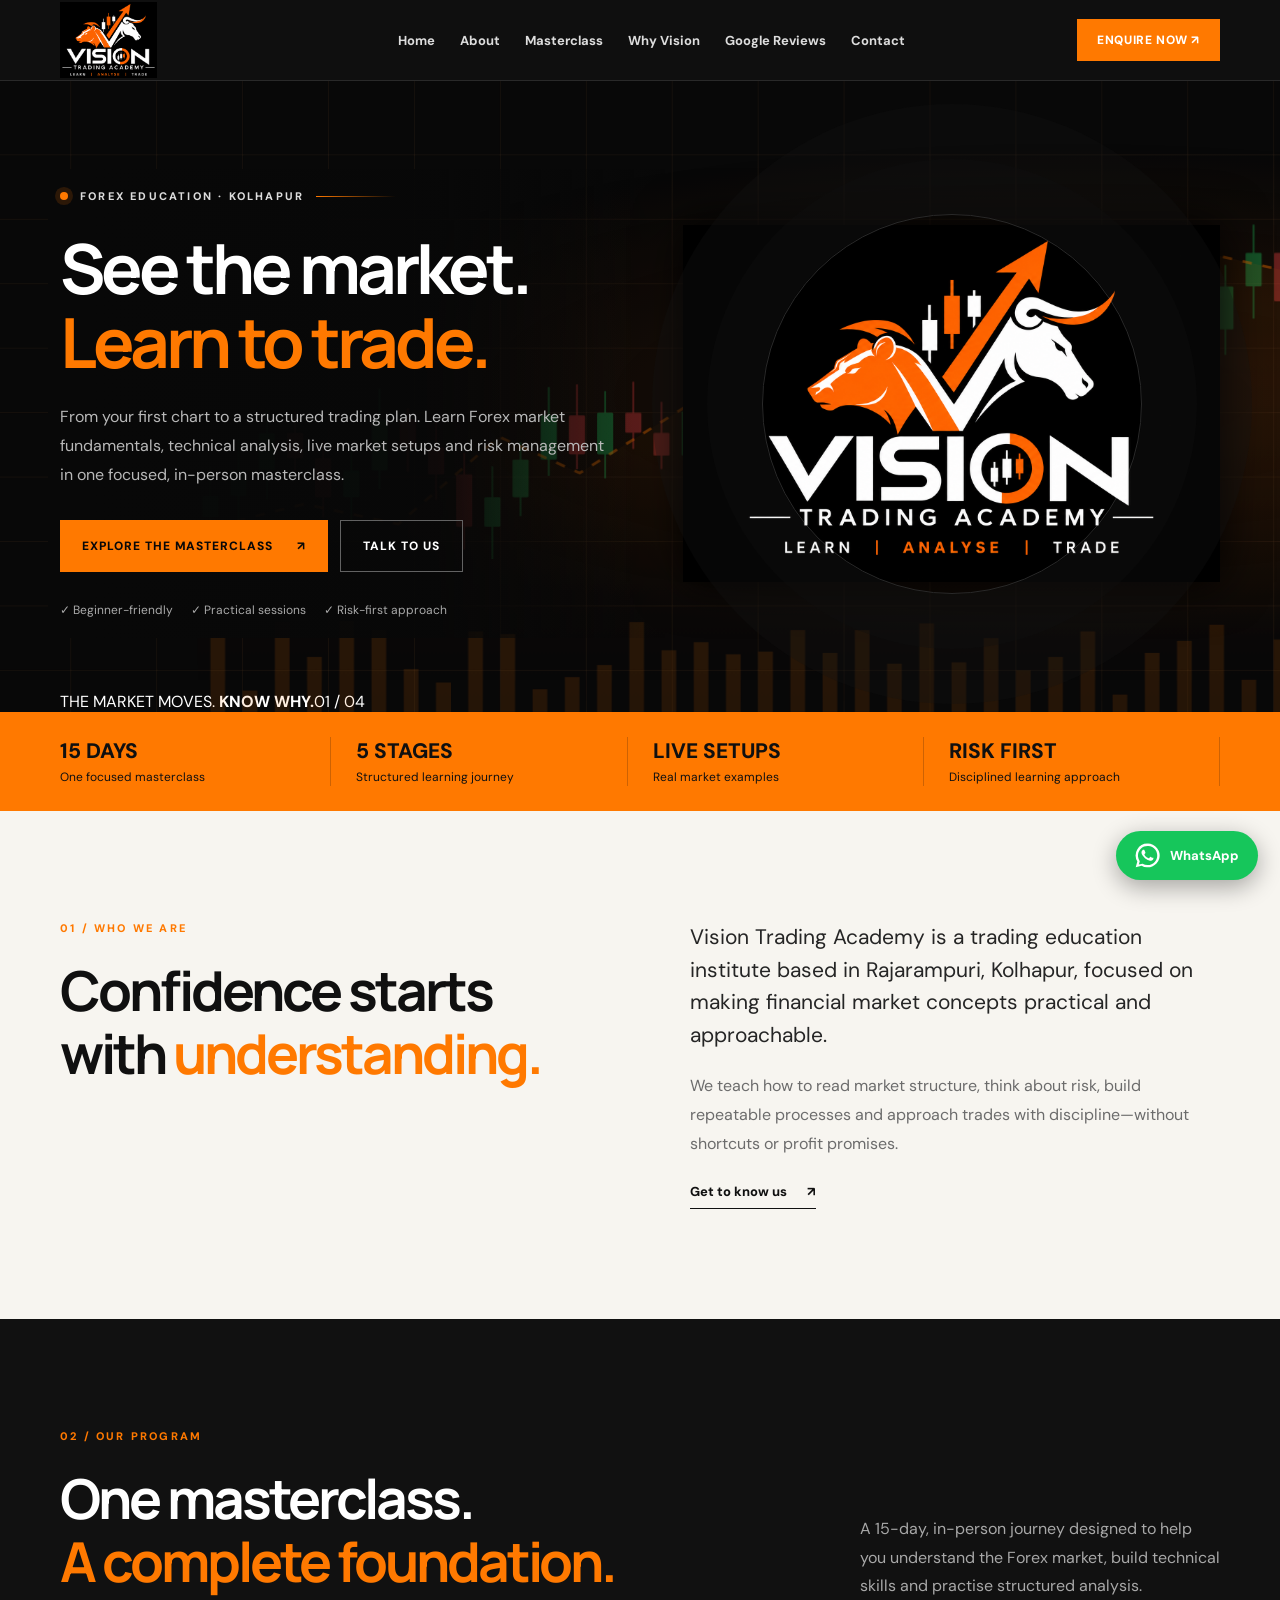
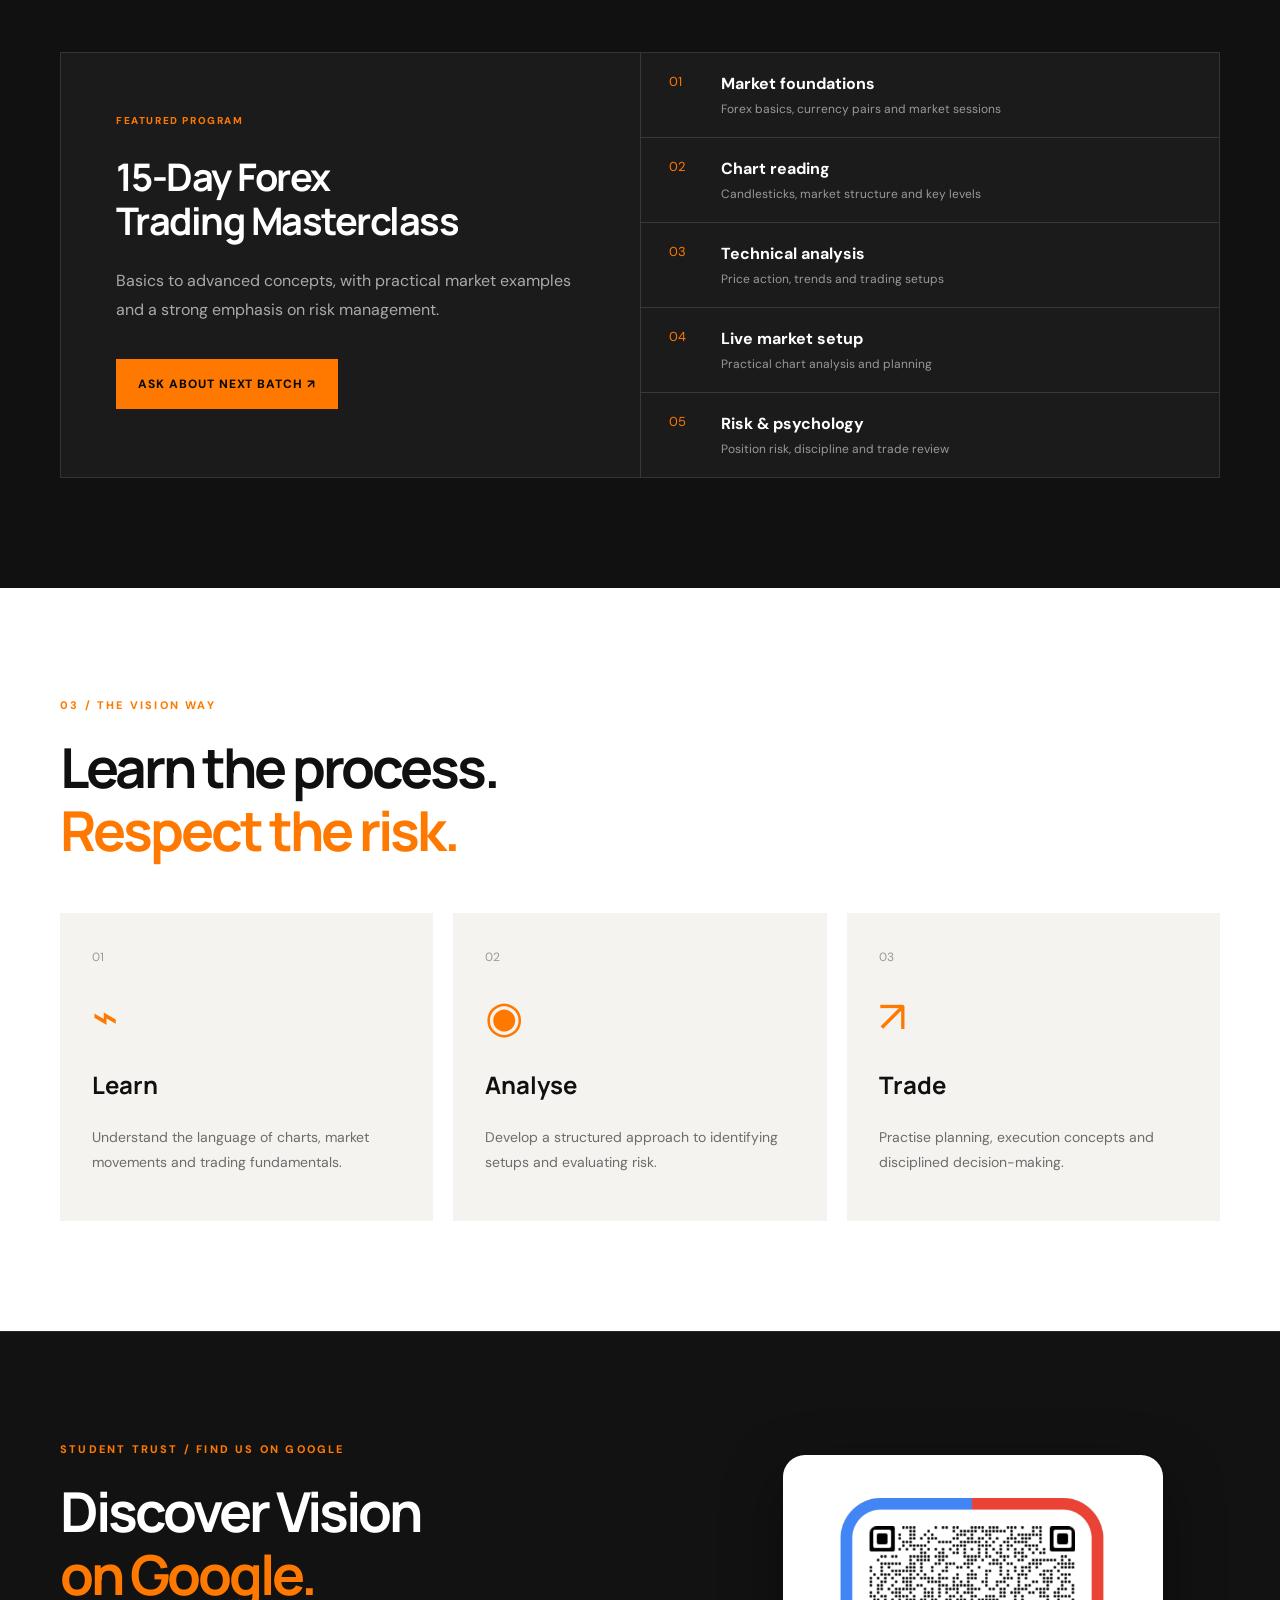
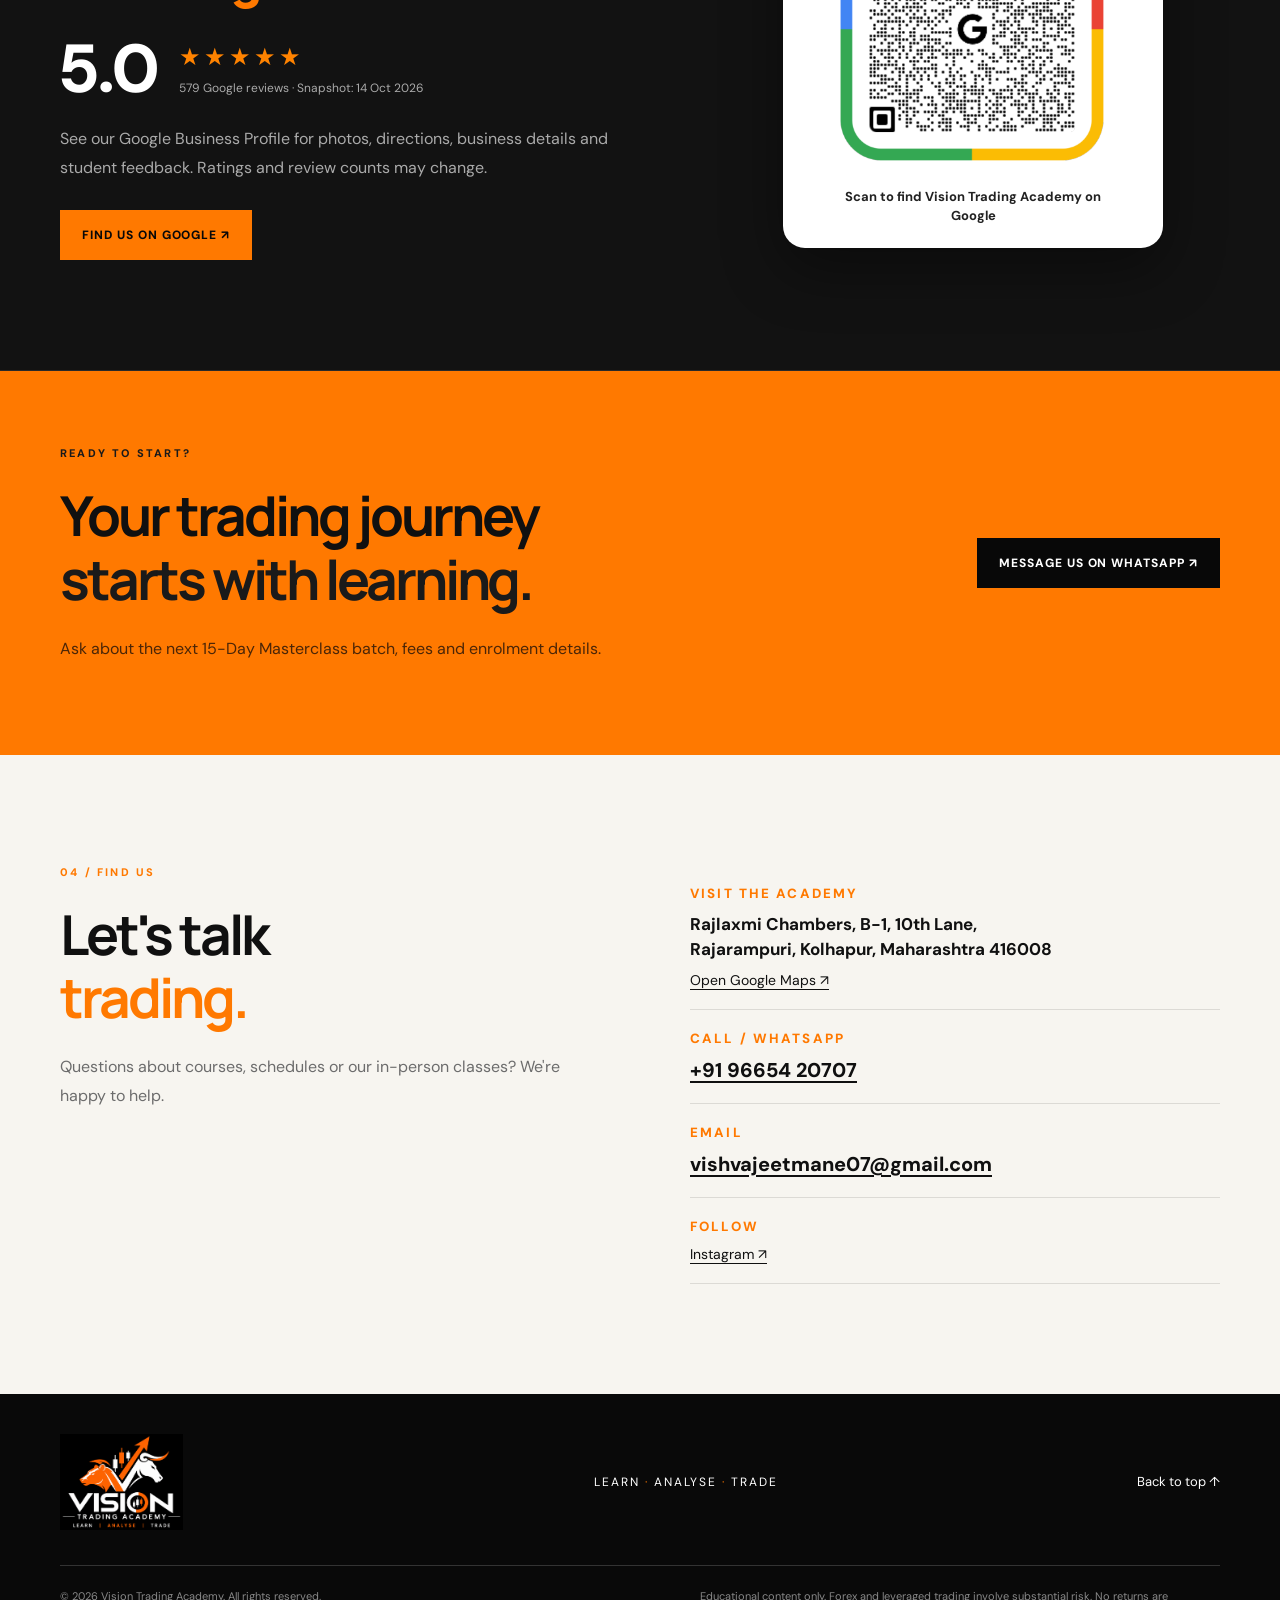
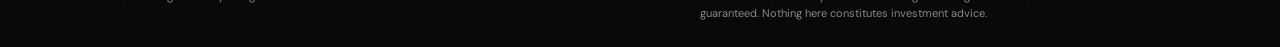
==== commit 6c440c2c: "Add files via upload" ====
--- a/index.html
+++ b/index.html
@@ -2,7 +2,7 @@
 <html lang="en"><head><meta charset="utf-8"><meta name="viewport" content="width=device-width,initial-scale=1"><meta name="theme-color" content="#090909"><meta name="description" content="Vision Trading Academy in Kolhapur offers an in-person 15-day Forex Trading Masterclass covering technical analysis, live market setups and risk management."><title>Vision Trading Academy | Forex Trading Classes in Kolhapur</title><meta property="og:title" content="Vision Trading Academy | Learn · Analyse · Trade"><meta property="og:image" content="assets/vision-logo.png"><link rel="icon" href="assets/favicon.png"><link rel="stylesheet" href="assets/style.css"></head>
 <body>
 <header class="header"><div class="container nav"><a href="#home" class="brand"><img src="assets/vision-logo-header.png" alt="Vision Trading Academy" class="brand-logo"></a><button id="menuBtn" class="menu-btn" aria-label="Toggle navigation" aria-expanded="false">☰</button><nav id="nav"><a href="#home">Home</a><a href="#about">About</a><a href="#masterclass">Masterclass</a><a href="#approach">Why Vision</a><a href="#reviews">Google Reviews</a><a href="#contact">Contact</a></nav><a class="nav-action" href="https://wa.me/919665420707?text=Hi%20Vision%20Trading%20Academy%2C%20I%20want%20to%20know%20about%20your%20classes." target="_blank" rel="noopener">Enquire now ↗</a></div></header>
-<main><section id="home" class="hero"><div class="market-backdrop" aria-hidden="true"><svg viewBox="0 0 1200 450" preserveAspectRatio="none"><path class="chart-glow" d="M0 350 C100 330 120 400 220 300 S350 230 450 260 S560 160 640 210 S760 80 860 150 S1000 80 1080 110 S1150 30 1200 45"/><path class="chart-line" d="M0 350 C100 330 120 400 220 300 S350 230 450 260 S560 160 640 210 S760 80 860 150 S1000 80 1080 110 S1150 30 1200 45"/></svg><div class="candles"><i></i><i></i><i></i><i></i><i></i><i></i><i></i><i></i><i></i><i></i><i></i><i></i></div></div><div class="container hero-grid"><div class="hero-copy"><div class="eyebrow"><span class="pulse"></span><span>FOREX EDUCATION · KOLHAPUR</span><span class="eyebrow-line" aria-hidden="true"></span></div><h1>See the market.<br><em>Learn to trade.</em></h1><p>From your first chart to a structured trading plan. Learn Forex market fundamentals, technical analysis, live market setups and risk management in one focused, in-person masterclass.</p><div class="hero-buttons"><a class="btn primary" href="#masterclass">Explore the Masterclass <span>↗</span></a><a class="btn outline" href="#contact">Talk to us</a></div><div class="micro"><span>✓ Beginner-friendly</span><span>✓ Practical sessions</span><span>✓ Risk-first approach</span></div></div><div class="hero-visual"><div class="halo"></div><img src="assets/vision-logo.png" alt="Vision Trading Academy orange bear and white bull trading logo"></div></div><div class="container hero-bottom"><span>THE MARKET MOVES. <strong>KNOW WHY.</strong></span><span>01 / 04</span></div></section>
+<main><section id="home" class="hero"><div class="market-backdrop" aria-hidden="true"><svg viewBox="0 0 1360 470" preserveAspectRatio="xMidYMid slice"><defs><linearGradient id="chartFade" x1="0" x2="1"><stop stop-color="#080808" stop-opacity="0"/><stop offset=".40" stop-color="#080808" stop-opacity=".1"/><stop offset="1" stop-color="#080808" stop-opacity=".1"/></linearGradient><linearGradient id="chartArea" x1="0" x2="0" y1="0" y2="1"><stop stop-color="#ff7900" stop-opacity=".13"/><stop offset="1" stop-color="#ff7900" stop-opacity="0"/></linearGradient></defs><g class="market-grid"><line x1="0" y1="55" x2="1360" y2="55"/><line x1="0" y1="103" x2="1360" y2="103"/><line x1="0" y1="151" x2="1360" y2="151"/><line x1="0" y1="199" x2="1360" y2="199"/><line x1="0" y1="247" x2="1360" y2="247"/><line x1="0" y1="295" x2="1360" y2="295"/><line x1="0" y1="343" x2="1360" y2="343"/><line x1="0" y1="391" x2="1360" y2="391"/><line x1="0" y1="439" x2="1360" y2="439"/><line x1="0" y1="0" x2="0" y2="470"/><line x1="64" y1="0" x2="64" y2="470"/><line x1="128" y1="0" x2="128" y2="470"/><line x1="192" y1="0" x2="192" y2="470"/><line x1="256" y1="0" x2="256" y2="470"/><line x1="320" y1="0" x2="320" y2="470"/><line x1="384" y1="0" x2="384" y2="470"/><line x1="448" y1="0" x2="448" y2="470"/><line x1="512" y1="0" x2="512" y2="470"/><line x1="576" y1="0" x2="576" y2="470"/><line x1="640" y1="0" x2="640" y2="470"/><line x1="704" y1="0" x2="704" y2="470"/><line x1="768" y1="0" x2="768" y2="470"/><line x1="832" y1="0" x2="832" y2="470"/><line x1="896" y1="0" x2="896" y2="470"/><line x1="960" y1="0" x2="960" y2="470"/><line x1="1024" y1="0" x2="1024" y2="470"/><line x1="1088" y1="0" x2="1088" y2="470"/><line x1="1152" y1="0" x2="1152" y2="470"/><line x1="1216" y1="0" x2="1216" y2="470"/><line x1="1280" y1="0" x2="1280" y2="470"/><line x1="1344" y1="0" x2="1344" y2="470"/></g><g class="market-candle-track"><g class="market-candle" style="--delay:0.00s"><line x1="360" y1="287" x2="360" y2="343" stroke="#22c55e" stroke-width="1.3"/><rect x="354" y="309" width="12" height="16" rx="1" fill="#22c55e"/></g><g class="market-candle" style="--delay:0.06s"><line x1="381" y1="267" x2="381" y2="332" stroke="#22c55e" stroke-width="1.3"/><rect x="375" y="290" width="12" height="19" rx="1" fill="#22c55e"/></g><g class="market-candle" style="--delay:0.11s"><line x1="402" y1="245" x2="402" y2="312" stroke="#22c55e" stroke-width="1.3"/><rect x="396" y="262" width="12" height="28" rx="1" fill="#22c55e"/></g><g class="market-candle" style="--delay:0.17s"><line x1="423" y1="246" x2="423" y2="292" stroke="#ef4444" stroke-width="1.3"/><rect x="417" y="262" width="12" height="19" rx="1" fill="#ef4444"/></g><g class="market-candle" style="--delay:0.22s"><line x1="444" y1="268" x2="444" y2="325" stroke="#ef4444" stroke-width="1.3"/><rect x="438" y="281" width="12" height="29" rx="1" fill="#ef4444"/></g><g class="market-candle" style="--delay:0.28s"><line x1="465" y1="276" x2="465" y2="329" stroke="#22c55e" stroke-width="1.3"/><rect x="459" y="290" width="12" height="20" rx="1" fill="#22c55e"/></g><g class="market-candle" style="--delay:0.33s"><line x1="486" y1="229" x2="486" y2="304" stroke="#22c55e" stroke-width="1.3"/><rect x="480" y="252" width="12" height="38" rx="1" fill="#22c55e"/></g><g class="market-candle" style="--delay:0.39s"><line x1="507" y1="244" x2="507" y2="291" stroke="#ef4444" stroke-width="1.3"/><rect x="501" y="252" width="12" height="21" rx="1" fill="#ef4444"/></g><g class="market-candle" style="--delay:0.44s"><line x1="528" y1="253" x2="528" y2="312" stroke="#ef4444" stroke-width="1.3"/><rect x="522" y="273" width="12" height="20" rx="1" fill="#ef4444"/></g><g class="market-candle" style="--delay:0.49s"><line x1="549" y1="277" x2="549" y2="349" stroke="#ef4444" stroke-width="1.3"/><rect x="543" y="293" width="12" height="39" rx="1" fill="#ef4444"/></g><g class="market-candle" style="--delay:0.55s"><line x1="570" y1="287" x2="570" y2="356" stroke="#22c55e" stroke-width="1.3"/><rect x="564" y="310" width="12" height="22" rx="1" fill="#22c55e"/></g><g class="market-candle" style="--delay:0.60s"><line x1="591" y1="269" x2="591" y2="324" stroke="#22c55e" stroke-width="1.3"/><rect x="585" y="282" width="12" height="28" rx="1" fill="#22c55e"/></g><g class="market-candle" style="--delay:0.66s"><line x1="612" y1="228" x2="612" y2="294" stroke="#22c55e" stroke-width="1.3"/><rect x="606" y="249" width="12" height="33" rx="1" fill="#22c55e"/></g><g class="market-candle" style="--delay:0.71s"><line x1="633" y1="226" x2="633" y2="289" stroke="#ef4444" stroke-width="1.3"/><rect x="627" y="249" width="12" height="29" rx="1" fill="#ef4444"/></g><g class="market-candle" style="--delay:0.77s"><line x1="654" y1="231" x2="654" y2="296" stroke="#22c55e" stroke-width="1.3"/><rect x="648" y="247" width="12" height="31" rx="1" fill="#22c55e"/></g><g class="market-candle" style="--delay:0.82s"><line x1="675" y1="224" x2="675" y2="274" stroke="#ef4444" stroke-width="1.3"/><rect x="669" y="247" width="12" height="15" rx="1" fill="#ef4444"/></g><g class="market-candle" style="--delay:0.88s"><line x1="696" y1="239" x2="696" y2="289" stroke="#ef4444" stroke-width="1.3"/><rect x="690" y="262" width="12" height="17" rx="1" fill="#ef4444"/></g><g class="market-candle" style="--delay:0.94s"><line x1="717" y1="236" x2="717" y2="298" stroke="#22c55e" stroke-width="1.3"/><rect x="711" y="246" width="12" height="33" rx="1" fill="#22c55e"/></g><g class="market-candle" style="--delay:0.99s"><line x1="738" y1="184" x2="738" y2="270" stroke="#22c55e" stroke-width="1.3"/><rect x="732" y="204" width="12" height="42" rx="1" fill="#22c55e"/></g><g class="market-candle" style="--delay:1.04s"><line x1="759" y1="177" x2="759" y2="227" stroke="#22c55e" stroke-width="1.3"/><rect x="753" y="187" width="12" height="17" rx="1" fill="#22c55e"/></g><g class="market-candle" style="--delay:1.10s"><line x1="780" y1="167" x2="780" y2="239" stroke="#ef4444" stroke-width="1.3"/><rect x="774" y="187" width="12" height="39" rx="1" fill="#ef4444"/></g><g class="market-candle" style="--delay:1.16s"><line x1="801" y1="214" x2="801" y2="268" stroke="#ef4444" stroke-width="1.3"/><rect x="795" y="226" width="12" height="26" rx="1" fill="#ef4444"/></g><g class="market-candle" style="--delay:1.21s"><line x1="822" y1="233" x2="822" y2="298" stroke="#ef4444" stroke-width="1.3"/><rect x="816" y="252" width="12" height="34" rx="1" fill="#ef4444"/></g><g class="market-candle" style="--delay:1.26s"><line x1="843" y1="269" x2="843" y2="321" stroke="#ef4444" stroke-width="1.3"/><rect x="837" y="286" width="12" height="23" rx="1" fill="#ef4444"/></g><g class="market-candle" style="--delay:1.32s"><line x1="864" y1="301" x2="864" y2="365" stroke="#ef4444" stroke-width="1.3"/><rect x="858" y="309" width="12" height="35" rx="1" fill="#ef4444"/></g><g class="market-candle" style="--delay:1.38s"><line x1="885" y1="294" x2="885" y2="365" stroke="#22c55e" stroke-width="1.3"/><rect x="879" y="307" width="12" height="37" rx="1" fill="#22c55e"/></g><g class="market-candle" style="--delay:1.43s"><line x1="906" y1="256" x2="906" y2="318" stroke="#22c55e" stroke-width="1.3"/><rect x="900" y="278" width="12" height="29" rx="1" fill="#22c55e"/></g><g class="market-candle" style="--delay:1.49s"><line x1="927" y1="225" x2="927" y2="299" stroke="#22c55e" stroke-width="1.3"/><rect x="921" y="241" width="12" height="37" rx="1" fill="#22c55e"/></g><g class="market-candle" style="--delay:1.54s"><line x1="948" y1="218" x2="948" y2="290" stroke="#ef4444" stroke-width="1.3"/><rect x="942" y="241" width="12" height="28" rx="1" fill="#ef4444"/></g><g class="market-candle" style="--delay:1.59s"><line x1="969" y1="236" x2="969" y2="282" stroke="#22c55e" stroke-width="1.3"/><rect x="963" y="249" width="12" height="20" rx="1" fill="#22c55e"/></g><g class="market-candle" style="--delay:1.65s"><line x1="990" y1="232" x2="990" y2="308" stroke="#ef4444" stroke-width="1.3"/><rect x="984" y="249" width="12" height="36" rx="1" fill="#ef4444"/></g><g class="market-candle" style="--delay:1.71s"><line x1="1011" y1="238" x2="1011" y2="304" stroke="#22c55e" stroke-width="1.3"/><rect x="1005" y="248" width="12" height="37" rx="1" fill="#22c55e"/></g><g class="market-candle" style="--delay:1.76s"><line x1="1032" y1="184" x2="1032" y2="260" stroke="#22c55e" stroke-width="1.3"/><rect x="1026" y="208" width="12" height="40" rx="1" fill="#22c55e"/></g><g class="market-candle" style="--delay:1.81s"><line x1="1053" y1="177" x2="1053" y2="221" stroke="#22c55e" stroke-width="1.3"/><rect x="1047" y="187" width="12" height="21" rx="1" fill="#22c55e"/></g><g class="market-candle" style="--delay:1.87s"><line x1="1074" y1="153" x2="1074" y2="198" stroke="#22c55e" stroke-width="1.3"/><rect x="1068" y="170" width="12" height="17" rx="1" fill="#22c55e"/></g><g class="market-candle" style="--delay:1.93s"><line x1="1095" y1="151" x2="1095" y2="203" stroke="#ef4444" stroke-width="1.3"/><rect x="1089" y="170" width="12" height="15" rx="1" fill="#ef4444"/></g><g class="market-candle" style="--delay:1.98s"><line x1="1116" y1="137" x2="1116" y2="204" stroke="#22c55e" stroke-width="1.3"/><rect x="1110" y="153" width="12" height="32" rx="1" fill="#22c55e"/></g><g class="market-candle" style="--delay:2.04s"><line x1="1137" y1="107" x2="1137" y2="177" stroke="#22c55e" stroke-width="1.3"/><rect x="1131" y="128" width="12" height="25" rx="1" fill="#22c55e"/></g><g class="market-candle" style="--delay:2.09s"><line x1="1158" y1="104" x2="1158" y2="172" stroke="#ef4444" stroke-width="1.3"/><rect x="1152" y="128" width="12" height="36" rx="1" fill="#ef4444"/></g><g class="market-candle" style="--delay:2.15s"><line x1="1179" y1="143" x2="1179" y2="215" stroke="#ef4444" stroke-width="1.3"/><rect x="1173" y="164" width="12" height="42" rx="1" fill="#ef4444"/></g><g class="market-candle" style="--delay:2.20s"><line x1="1200" y1="190" x2="1200" y2="241" stroke="#ef4444" stroke-width="1.3"/><rect x="1194" y="206" width="12" height="25" rx="1" fill="#ef4444"/></g><g class="market-candle" style="--delay:2.25s"><line x1="1221" y1="196" x2="1221" y2="250" stroke="#22c55e" stroke-width="1.3"/><rect x="1215" y="209" width="12" height="22" rx="1" fill="#22c55e"/></g><g class="market-candle" style="--delay:2.31s"><line x1="1242" y1="152" x2="1242" y2="219" stroke="#22c55e" stroke-width="1.3"/><rect x="1236" y="174" width="12" height="35" rx="1" fill="#22c55e"/></g><g class="market-candle" style="--delay:2.37s"><line x1="1263" y1="119" x2="1263" y2="190" stroke="#22c55e" stroke-width="1.3"/><rect x="1257" y="137" width="12" height="37" rx="1" fill="#22c55e"/></g><g class="market-candle" style="--delay:2.42s"><line x1="1284" y1="127" x2="1284" y2="181" stroke="#ef4444" stroke-width="1.3"/><rect x="1278" y="137" width="12" height="29" rx="1" fill="#ef4444"/></g></g><path class="market-area" d="M350 335 L430 315 L500 330 L575 265 L635 292 L715 242 L790 262 L860 185 L920 220 L985 162 L1050 193 L1110 130 L1190 148 L1290 65 L1360 80 L1360 470 L350 470Z"/><path class="market-average" d="M350 335 L430 315 L500 330 L575 265 L635 292 L715 242 L790 262 L860 185 L920 220 L985 162 L1050 193 L1110 130 L1190 148 L1290 65 L1360 80"/><g class="market-volume"><rect x="360" y="413" width="11" height="57"/><rect x="384" y="454" width="11" height="16"/><rect x="408" y="403" width="11" height="67"/><rect x="432" y="429" width="11" height="41"/><rect x="456" y="402" width="11" height="68"/><rect x="480" y="409" width="11" height="61"/><rect x="504" y="438" width="11" height="32"/><rect x="528" y="448" width="11" height="22"/><rect x="552" y="410" width="11" height="60"/><rect x="576" y="412" width="11" height="58"/><rect x="600" y="453" width="11" height="17"/><rect x="624" y="444" width="11" height="26"/><rect x="648" y="435" width="11" height="35"/><rect x="672" y="403" width="11" height="67"/><rect x="696" y="424" width="11" height="46"/><rect x="720" y="418" width="11" height="52"/><rect x="744" y="427" width="11" height="43"/><rect x="768" y="425" width="11" height="45"/><rect x="792" y="409" width="11" height="61"/><rect x="816" y="426" width="11" height="44"/><rect x="840" y="409" width="11" height="61"/><rect x="864" y="434" width="11" height="36"/><rect x="888" y="404" width="11" height="66"/><rect x="912" y="433" width="11" height="37"/><rect x="936" y="415" width="11" height="55"/><rect x="960" y="439" width="11" height="31"/><rect x="984" y="429" width="11" height="41"/><rect x="1008" y="410" width="11" height="60"/><rect x="1032" y="457" width="11" height="13"/><rect x="1056" y="426" width="11" height="44"/><rect x="1080" y="417" width="11" height="53"/><rect x="1104" y="405" width="11" height="65"/><rect x="1128" y="446" width="11" height="24"/><rect x="1152" y="416" width="11" height="54"/><rect x="1176" y="445" width="11" height="25"/><rect x="1200" y="457" width="11" height="13"/><rect x="1224" y="453" width="11" height="17"/><rect x="1248" y="433" width="11" height="37"/><rect x="1272" y="416" width="11" height="54"/><rect x="1296" y="410" width="11" height="60"/><rect x="1320" y="435" width="11" height="35"/></g></svg></div><div class="container hero-grid"><div class="hero-copy"><div class="eyebrow"><span class="pulse"></span><span>FOREX EDUCATION · KOLHAPUR</span><span class="eyebrow-line" aria-hidden="true"></span></div><h1>See the market.<br><em>Learn to trade.</em></h1><p>From your first chart to a structured trading plan. Learn Forex market fundamentals, technical analysis, live market setups and risk management in one focused, in-person masterclass.</p><div class="hero-buttons"><a class="btn primary" href="#masterclass">Explore the Masterclass <span>↗</span></a><a class="btn outline" href="#contact">Talk to us</a></div><div class="micro"><span>✓ Beginner-friendly</span><span>✓ Practical sessions</span><span>✓ Risk-first approach</span></div></div><div class="hero-visual"><div class="halo"></div><img src="assets/vision-logo.png" alt="Vision Trading Academy orange bear and white bull trading logo"></div></div><div class="container hero-bottom"><span>THE MARKET MOVES. <strong>KNOW WHY.</strong></span><span>01 / 04</span></div></section>
 <section class="metrics"><div class="container metrics-grid"><div><strong>15 DAYS</strong><span>One focused masterclass</span></div><div><strong>5 STAGES</strong><span>Structured learning journey</span></div><div><strong>LIVE SETUPS</strong><span>Real market examples</span></div><div><strong>RISK FIRST</strong><span>Disciplined learning approach</span></div></div></section>
 <section id="about" class="section about"><div class="container split"><div><div class="kicker">01 / WHO WE ARE</div><h2>Confidence starts<br>with <i>understanding.</i></h2></div><div><p class="lead">Vision Trading Academy is a trading education institute based in Rajarampuri, Kolhapur, focused on making financial market concepts practical and approachable.</p><p>We teach how to read market structure, think about risk, build repeatable processes and approach trades with discipline—without shortcuts or profit promises.</p><a class="text-link" href="#contact">Get to know us <span>↗</span></a></div></div></section>
 <section id="masterclass" class="section masterclass"><div class="container"><div class="section-top"><div><div class="kicker">02 / OUR PROGRAM</div><h2>One masterclass.<br><i>A complete foundation.</i></h2></div><p>A 15-day, in-person journey designed to help you understand the Forex market, build technical skills and practise structured analysis.</p></div><div class="course-panel"><div class="course-intro"><span class="course-tag">FEATURED PROGRAM</span><h3>15-Day Forex<br>Trading Masterclass</h3><p>Basics to advanced concepts, with practical market examples and a strong emphasis on risk management.</p><a class="btn primary" href="https://wa.me/919665420707?text=Hi%20Vision%20Trading%20Academy%2C%20please%20share%20the%20fees%20and%20next%20batch%20for%20the%2015-Day%20Masterclass." target="_blank" rel="noopener">Ask about next batch ↗</a></div><div class="course-list"><div><span>01</span><strong>Market foundations</strong><small>Forex basics, currency pairs and market sessions</small></div><div><span>02</span><strong>Chart reading</strong><small>Candlesticks, market structure and key levels</small></div><div><span>03</span><strong>Technical analysis</strong><small>Price action, trends and trading setups</small></div><div><span>04</span><strong>Live market setup</strong><small>Practical chart analysis and planning</small></div><div><span>05</span><strong>Risk & psychology</strong><small>Position risk, discipline and trade review</small></div></div></div></div></section>
--- a/assets/style.css
+++ b/assets/style.css
@@ -1,6 +1,31 @@
 @import url('https://fonts.googleapis.com/css2?family=DM+Sans:wght@400;500;600;700;800&family=Manrope:wght@400;500;600;700;800&display=swap');
-:root{--orange:#ff7900;--ink:#101010;--cream:#f7f5f0;--line:#dcdad5}*{box-sizing:border-box}html{scroll-behavior:smooth}body{margin:0;color:var(--ink);background:var(--cream);font-family:'DM Sans',Arial,sans-serif}a{color:inherit;text-decoration:none}button{font:inherit}.container{width:min(1160px,calc(100% - 44px));margin:auto}.header{position:sticky;top:0;background:rgba(8,8,8,.97);color:#fff;z-index:20;border-bottom:1px solid #292929;backdrop-filter:blur(12px)}.nav{display:flex;align-items:center;justify-content:space-between;min-height:80px;gap:20px}.brand{display:flex;align-items:center;flex-shrink:0}.brand-logo{display:block;width:165px;height:76px;object-fit:contain;object-position:left center}nav{display:flex;gap:25px;font-size:13px;font-weight:700;color:#ddd}nav a:hover,.text-link:hover{color:var(--orange)}.nav-action{background:var(--orange);padding:13px 20px;font-size:12px;font-weight:800;text-transform:uppercase;letter-spacing:.05em}.menu-btn{display:none;background:none;border:0;color:#fff;font-size:25px}.hero{position:relative;background:#080808;color:#fff;overflow:hidden}.hero-grid{position:relative;z-index:2;min-height:610px;display:grid;grid-template-columns:1.05fr .95fr;align-items:center;gap:30px;padding:70px 0 35px}.eyebrow,.kicker{font-size:11px;letter-spacing:.2em;font-weight:800}.eyebrow{color:#ddd;display:flex;gap:12px;align-items:center;white-space:nowrap}.pulse{width:8px;height:8px;border-radius:50%;background:var(--orange);display:inline-block;flex-shrink:0;box-shadow:0 0 0 5px #ff790025;animation:pulse 2.3s infinite}.eyebrow-line{display:block;height:1px;width:80px;background:linear-gradient(90deg,var(--orange),transparent);animation:linegrow 2s ease both}@keyframes pulse{50%{box-shadow:0 0 0 11px #ff790008}}@keyframes linegrow{from{width:0;opacity:0}to{width:80px;opacity:1}}h1,h2,h3,p{margin-top:0}h1,h2,h3{font-family:Manrope,Arial,sans-serif}h1{font-size:clamp(46px,5.4vw,80px);line-height:1.07;letter-spacing:-.06em;margin:28px 0 24px}h1 em,h2 i{font-style:normal;color:var(--orange)}.hero-copy>p{max-width:560px;color:#b8b8b8;line-height:1.8;font-size:16px}.hero-buttons{display:flex;gap:12px;flex-wrap:wrap;margin:30px 0}.btn{display:inline-flex;align-items:center;justify-content:space-between;gap:24px;padding:17px 22px;font-weight:800;font-size:12px;text-transform:uppercase;letter-spacing:.08em;transition:transform .2s}.btn:hover{transform:translateY(-3px)}.primary{background:var(--orange);color:#080808}.outline{border:1px solid #626262;color:#fff}.micro{display:flex;gap:18px;flex-wrap:wrap;color:#aaa;font-size:12px}.hero-visual{position:relative;display:flex;align-items:center;justify-content:center;min-height:450px}.halo{position:absolute;width:380px;height:380px;border:1px solid #292929;border-radius:50%;box-shadow:0 0 0 55px #1115,0 0 0 110px #15151550;animation:haloBreath 7s ease-in-out infinite}.hero-visual img{position:relative;width:min(100%,560px);mix-blend-mode:screen;object-fit:contain;filter:drop-shadow(0 0 16px #ff79001c)}@keyframes haloBreath{50%{transform:scale(1.045)}}.market-backdrop{position:absolute;inset:0;z-index:1;opacity:.22;pointer-events:none;overflow:hidden}.market-backdrop svg{position:absolute;width:120%;height:75%;left:-8%;top:18%}.chart-line,.chart-glow{fill:none;stroke:#ff7900;stroke-width:2;stroke-dasharray:1700;stroke-dashoffset:1700;animation:drawChart 6s ease-out forwards}.chart-glow{stroke-width:10;opacity:.22;filter:blur(9px)}@keyframes drawChart{to{stroke-dashoffset:0}}.candles{position:absolute;right:0;top:7%;height:80%;width:46%;display:flex;align-items:center;justify-content:space-around;transform:rotate(-7deg);opacity:.4}.candles i{position:relative;width:9px;height:var(--h,40px);background:#ff7900;animation:candleFloat 3s ease-in-out infinite alternate;animation-delay:var(--d,0s)}.candles i:before{content:'';position:absolute;width:1px;height:calc(100% + 30px);top:-15px;left:4px;background:currentColor;color:#ff7900}.candles i:nth-child(2n){background:#fff;color:#fff}.candles i:nth-child(2n):before{color:#fff}.candles i:nth-child(3n){--h:85px;--d:-1s}.candles i:nth-child(4n){--h:25px;--d:-2s}.candles i:nth-child(5n){--h:65px;--d:-.6s}@keyframes candleFloat{to{transform:translateY(-13px)}}.hero-bottom{position:relative;z-index:2;display:flex;justify-content:space-between;border-top:1px solid #333;padding:22px 0;font-size:11px;letter-spacing:.15em;color:#999}.hero-bottom strong{color:#fff}.metrics{background:var(--orange);padding:25px 0}.metrics-grid{display:grid;grid-template-columns:repeat(4,1fr);gap:25px}.metrics-grid>div{border-right:1px solid #10101035}.metrics-grid strong{display:block;font-size:21px;font-weight:800}.metrics-grid span{font-size:12px}.section{padding:110px 0;scroll-margin-top:80px}.split{display:grid;grid-template-columns:1fr 1fr;gap:100px}.kicker{color:var(--orange);margin-bottom:24px}h2{font-size:clamp(34px,4.3vw,58px);line-height:1.15;letter-spacing:-.055em;margin-bottom:24px}p{line-height:1.8;color:#6c6c6c}.lead{font-size:21px;color:#252525;line-height:1.55}.text-link{display:inline-flex;gap:20px;border-bottom:1px solid;padding:8px 0;font-weight:800;font-size:13px}.masterclass{background:#111;color:#fff}.section-top{display:flex;align-items:end;justify-content:space-between;gap:40px;margin-bottom:35px}.section-top p{max-width:360px;color:#a8a8a8}.course-panel{display:grid;grid-template-columns:1fr 1fr;background:#1b1b1b;border:1px solid #343434}.course-intro{padding:55px}.course-tag{font-size:10px;font-weight:800;letter-spacing:.16em;color:var(--orange)}.course-intro h3{font-size:38px;letter-spacing:-.04em;line-height:1.16;margin:25px 0}.course-intro p{color:#aaa}.course-intro .btn{margin-top:18px}.course-list{border-left:1px solid #383838}.course-list>div{display:grid;grid-template-columns:38px 1fr;column-gap:14px;padding:20px 28px;border-bottom:1px solid #383838}.course-list>div:last-child{border:0}.course-list span{grid-row:span 2;color:var(--orange);font-size:13px}.course-list strong{font-size:16px}.course-list small{color:#999;margin-top:7px;font-size:12px}.approach{background:#fff}.feature-grid{display:grid;grid-template-columns:repeat(3,1fr);gap:20px;margin-top:50px}.feature-grid article{background:#f5f3ef;padding:32px;min-height:260px}.feature-num{color:#999;font-size:12px}.feature-icon{color:var(--orange);font-size:44px;margin:22px 0}.feature-grid h3{font-size:24px}.feature-grid p{font-size:14px}.google-reviews{background:#121212;border-top:1px solid #292929;border-bottom:1px solid #292929;color:#fff}.google-reviews h2,.google-reviews .reviews-copy h2{color:#fff!important;margin:18px 0 28px}.google-reviews h2 i{color:var(--orange)!important}.reviews-layout{display:grid;grid-template-columns:1.1fr .9fr;gap:64px;align-items:center}.reviews-copy p{max-width:560px;color:#aaa;line-height:1.8;margin:22px 0 28px}.rating-display{display:flex;align-items:center;gap:20px}.rating-score{font-size:68px;font-weight:800;line-height:1;color:#fff}.rating-stars{display:block;color:#ff8300;letter-spacing:3px;font-size:24px}.rating-display small{display:block;color:#aaa;font-size:12px;margin-top:8px}.qr-panel{padding:24px;background:#fff;border-radius:16px;text-align:center;max-width:430px;justify-self:center;width:100%}.qr-panel img{display:block;width:100%;height:auto;max-height:420px;object-fit:contain}.qr-panel p{color:#222;font-size:13px;font-weight:700;margin:12px 0 0}.cta-section{background:var(--orange);padding:75px 0}.cta-section .kicker,.cta-section h2 i{color:#1a1a1a}.cta-section p{color:#4b2607}.cta-grid{display:flex;justify-content:space-between;align-items:center;gap:30px}.light{background:#080808;color:#fff;white-space:nowrap}.contact-list>div{padding:20px 0;border-bottom:1px solid var(--line)}.contact-list small{display:block;color:var(--orange);letter-spacing:.16em;font-weight:800;margin-bottom:10px}.contact-list strong{font-size:17px;line-height:1.5}.contact-list a{display:block;margin-top:8px;font-size:14px;text-decoration:underline;text-underline-offset:4px}.contact-list .contact-big{font-size:20px;font-weight:800;overflow-wrap:anywhere}footer{background:#090909;color:#fff;padding:40px 0 24px}footer .brand-logo{width:175px;height:96px}.footer-top{display:flex;justify-content:space-between;align-items:center;gap:25px;padding-bottom:35px;border-bottom:1px solid #333}.footer-top>div:nth-child(2){font-size:12px;letter-spacing:.16em}.footer-top>div:nth-child(2) span{color:var(--orange)}.footer-top>a{font-size:13px}.footer-bottom{display:flex;justify-content:space-between;gap:40px;color:#888;font-size:11px;padding-top:22px;line-height:1.6}.footer-bottom span:last-child{max-width:520px}.floating-wa{position:fixed;right:22px;bottom:20px;background:#16c65b;color:#fff;border-radius:40px;padding:12px 19px;display:flex;align-items:center;gap:10px;font-size:13px;font-weight:800;z-index:30;box-shadow:0 7px 25px #0005;transition:background .2s,transform .2s}.floating-wa:hover{background:#0aa64b;transform:translateY(-3px)}.floating-wa svg{display:block;width:25px;height:25px;flex-shrink:0}
+:root{--orange:#ff7900;--ink:#101010;--cream:#f7f5f0;--line:#dcdad5}*{box-sizing:border-box}html{scroll-behavior:smooth}body{margin:0;color:var(--ink);background:var(--cream);font-family:'DM Sans',Arial,sans-serif}a{color:inherit;text-decoration:none}button{font:inherit}.container{width:min(1160px,calc(100% - 44px));margin:auto}.header{position:sticky;top:0;background:rgba(8,8,8,.97);color:#fff;z-index:20;border-bottom:1px solid #292929;backdrop-filter:blur(12px)}.nav{display:flex;align-items:center;justify-content:space-between;min-height:80px;gap:20px}.brand{display:flex;align-items:center;flex-shrink:0}.brand-logo{display:block;width:165px;height:76px;object-fit:contain;object-position:left center}nav{display:flex;gap:25px;font-size:13px;font-weight:700;color:#ddd}nav a:hover,.text-link:hover{color:var(--orange)}.nav-action{background:var(--orange);padding:13px 20px;font-size:12px;font-weight:800;text-transform:uppercase;letter-spacing:.05em}.menu-btn{display:none;background:none;border:0;color:#fff;font-size:25px}.hero{position:relative;background:#080808;color:#fff;overflow:hidden}.hero-grid{position:relative;z-index:2;min-height:610px;display:grid;grid-template-columns:1.05fr .95fr;align-items:center;gap:30px;padding:70px 0 35px}.eyebrow,.kicker{font-size:11px;letter-spacing:.2em;font-weight:800}.eyebrow{color:#ddd;display:flex;gap:12px;align-items:center;white-space:nowrap}.pulse{width:8px;height:8px;border-radius:50%;background:var(--orange);display:inline-block;flex-shrink:0;box-shadow:0 0 0 5px #ff790025;animation:pulse 2.3s infinite}.eyebrow-line{display:block;height:1px;width:80px;background:linear-gradient(90deg,var(--orange),transparent);animation:linegrow 2s ease both}@keyframes pulse{50%{box-shadow:0 0 0 11px #ff790008}}@keyframes linegrow{from{width:0;opacity:0}to{width:80px;opacity:1}}h1,h2,h3,p{margin-top:0}h1,h2,h3{font-family:Manrope,Arial,sans-serif}h1{font-size:clamp(46px,5.4vw,80px);line-height:1.07;letter-spacing:-.06em;margin:28px 0 24px}h1 em,h2 i{font-style:normal;color:var(--orange)}.hero-copy>p{max-width:560px;color:#b8b8b8;line-height:1.8;font-size:16px}.hero-buttons{display:flex;gap:12px;flex-wrap:wrap;margin:30px 0}.btn{display:inline-flex;align-items:center;justify-content:space-between;gap:24px;padding:17px 22px;font-weight:800;font-size:12px;text-transform:uppercase;letter-spacing:.08em;transition:transform .2s}.btn:hover{transform:translateY(-3px)}.primary{background:var(--orange);color:#080808}.outline{border:1px solid #626262;color:#fff}.micro{display:flex;gap:18px;flex-wrap:wrap;color:#aaa;font-size:12px}.hero-visual{position:relative;display:flex;align-items:center;justify-content:center;min-height:450px}.halo{position:absolute;width:380px;height:380px;border:1px solid #292929;border-radius:50%;box-shadow:0 0 0 55px #1115,0 0 0 110px #15151550;animation:haloBreath 7s ease-in-out infinite}.hero-visual img{position:relative;width:min(100%,560px);mix-blend-mode:screen;object-fit:contain;filter:drop-shadow(0 0 16px #ff79001c)}@keyframes haloBreath{50%{transform:scale(1.045)}}}.hero-bottom{position:relative;z-index:2;display:flex;justify-content:space-between;border-top:1px solid #333;padding:22px 0;font-size:11px;letter-spacing:.15em;color:#999}.hero-bottom strong{color:#fff}.metrics{background:var(--orange);padding:25px 0}.metrics-grid{display:grid;grid-template-columns:repeat(4,1fr);gap:25px}.metrics-grid>div{border-right:1px solid #10101035}.metrics-grid strong{display:block;font-size:21px;font-weight:800}.metrics-grid span{font-size:12px}.section{padding:110px 0;scroll-margin-top:80px}.split{display:grid;grid-template-columns:1fr 1fr;gap:100px}.kicker{color:var(--orange);margin-bottom:24px}h2{font-size:clamp(34px,4.3vw,58px);line-height:1.15;letter-spacing:-.055em;margin-bottom:24px}p{line-height:1.8;color:#6c6c6c}.lead{font-size:21px;color:#252525;line-height:1.55}.text-link{display:inline-flex;gap:20px;border-bottom:1px solid;padding:8px 0;font-weight:800;font-size:13px}.masterclass{background:#111;color:#fff}.section-top{display:flex;align-items:end;justify-content:space-between;gap:40px;margin-bottom:35px}.section-top p{max-width:360px;color:#a8a8a8}.course-panel{display:grid;grid-template-columns:1fr 1fr;background:#1b1b1b;border:1px solid #343434}.course-intro{padding:55px}.course-tag{font-size:10px;font-weight:800;letter-spacing:.16em;color:var(--orange)}.course-intro h3{font-size:38px;letter-spacing:-.04em;line-height:1.16;margin:25px 0}.course-intro p{color:#aaa}.course-intro .btn{margin-top:18px}.course-list{border-left:1px solid #383838}.course-list>div{display:grid;grid-template-columns:38px 1fr;column-gap:14px;padding:20px 28px;border-bottom:1px solid #383838}.course-list>div:last-child{border:0}.course-list span{grid-row:span 2;color:var(--orange);font-size:13px}.course-list strong{font-size:16px}.course-list small{color:#999;margin-top:7px;font-size:12px}.approach{background:#fff}.feature-grid{display:grid;grid-template-columns:repeat(3,1fr);gap:20px;margin-top:50px}.feature-grid article{background:#f5f3ef;padding:32px;min-height:260px}.feature-num{color:#999;font-size:12px}.feature-icon{color:var(--orange);font-size:44px;margin:22px 0}.feature-grid h3{font-size:24px}.feature-grid p{font-size:14px}.google-reviews{background:#121212;border-top:1px solid #292929;border-bottom:1px solid #292929;color:#fff}.google-reviews h2,.google-reviews .reviews-copy h2{color:#fff!important;margin:18px 0 28px}.google-reviews h2 i{color:var(--orange)!important}.reviews-layout{display:grid;grid-template-columns:1.1fr .9fr;gap:64px;align-items:center}.reviews-copy p{max-width:560px;color:#aaa;line-height:1.8;margin:22px 0 28px}.rating-display{display:flex;align-items:center;gap:20px}.rating-score{font-size:68px;font-weight:800;line-height:1;color:#fff}.rating-stars{display:block;color:#ff8300;letter-spacing:3px;font-size:24px}.rating-display small{display:block;color:#aaa;font-size:12px;margin-top:8px}.qr-panel{padding:24px;background:#fff;border-radius:16px;text-align:center;max-width:430px;justify-self:center;width:100%}.qr-panel img{display:block;width:100%;height:auto;max-height:420px;object-fit:contain}.qr-panel p{color:#222;font-size:13px;font-weight:700;margin:12px 0 0}.cta-section{background:var(--orange);padding:75px 0}.cta-section .kicker,.cta-section h2 i{color:#1a1a1a}.cta-section p{color:#4b2607}.cta-grid{display:flex;justify-content:space-between;align-items:center;gap:30px}.light{background:#080808;color:#fff;white-space:nowrap}.contact-list>div{padding:20px 0;border-bottom:1px solid var(--line)}.contact-list small{display:block;color:var(--orange);letter-spacing:.16em;font-weight:800;margin-bottom:10px}.contact-list strong{font-size:17px;line-height:1.5}.contact-list a{display:block;margin-top:8px;font-size:14px;text-decoration:underline;text-underline-offset:4px}.contact-list .contact-big{font-size:20px;font-weight:800;overflow-wrap:anywhere}footer{background:#090909;color:#fff;padding:40px 0 24px}footer .brand-logo{width:175px;height:96px}.footer-top{display:flex;justify-content:space-between;align-items:center;gap:25px;padding-bottom:35px;border-bottom:1px solid #333}.footer-top>div:nth-child(2){font-size:12px;letter-spacing:.16em}.footer-top>div:nth-child(2) span{color:var(--orange)}.footer-top>a{font-size:13px}.footer-bottom{display:flex;justify-content:space-between;gap:40px;color:#888;font-size:11px;padding-top:22px;line-height:1.6}.footer-bottom span:last-child{max-width:520px}.floating-wa{position:fixed;right:22px;bottom:20px;background:#16c65b;color:#fff;border-radius:40px;padding:12px 19px;display:flex;align-items:center;gap:10px;font-size:13px;font-weight:800;z-index:30;box-shadow:0 7px 25px #0005;transition:background .2s,transform .2s}.floating-wa:hover{background:#0aa64b;transform:translateY(-3px)}.floating-wa svg{display:block;width:25px;height:25px;flex-shrink:0}
 @media(max-width:900px){.nav-action{display:none}.hero-grid{grid-template-columns:1fr;padding-top:65px}.hero-visual{min-height:340px}.hero-visual img{max-width:520px}.split{gap:40px}.course-intro{padding:35px}.metrics-grid{grid-template-columns:repeat(2,1fr)}.section{padding:75px 0}}
 @media(max-width:800px){.reviews-layout{grid-template-columns:1fr;gap:32px}.rating-score{font-size:56px}.qr-panel{max-width:360px}}
 @media(max-width:650px){.container{width:min(100% - 32px,1160px)}.nav{min-height:68px}.brand-logo{width:120px;height:62px}.menu-btn{display:block}nav{display:none;position:absolute;top:68px;left:0;right:0;background:#101010;flex-direction:column;padding:20px 25px;border-bottom:1px solid #333}nav.open{display:flex}.hero-grid{padding:50px 0 30px;gap:0}.hero-visual{min-height:280px}.halo{width:220px;height:220px}.hero-visual img{width:100%}h1{font-size:clamp(44px,11vw,66px)}.hero-copy>p{font-size:14px}.eyebrow{font-size:9px;letter-spacing:.12em}.eyebrow-line{max-width:25px}.micro{gap:12px}.hero-bottom{font-size:9px}.metrics-grid strong{font-size:16px}.metrics-grid span{font-size:10px}.split,.course-panel,.feature-grid{grid-template-columns:1fr}.section-top{display:block}.course-list{border-left:0;border-top:1px solid #383838}.course-intro{padding:30px}.course-intro h3{font-size:31px}.feature-grid{gap:12px}.feature-grid article{min-height:auto}.cta-grid,.footer-top,.footer-bottom{flex-direction:column;align-items:flex-start}.cta-grid .btn{white-space:normal}.contact-list .contact-big{font-size:17px}.floating-wa span{display:none}.floating-wa{padding:13px}.floating-wa svg{width:27px;height:27px}footer .brand-logo{width:145px;height:80px}}
 @media(prefers-reduced-motion:reduce){*,*:before,*:after{animation-duration:.01ms!important;animation-iteration-count:1!important;scroll-behavior:auto!important}}
+
+/* Premium animated candlestick backdrop: multiple real chart elements, no single decorative line */
+.hero{isolation:isolate}.market-backdrop{position:absolute;inset:0;z-index:0;overflow:hidden;pointer-events:none;opacity:.8;background:radial-gradient(ellipse at 83% 50%,#281407 0%,transparent 57%)}
+.market-backdrop svg{position:absolute;width:100%;height:100%;inset:0;min-width:900px}
+.market-grid line{stroke:#9a693f;stroke-width:.7;opacity:.13}
+.market-candle-track{opacity:.48;animation:marketDrift 18s ease-in-out infinite alternate;transform-origin:center}
+.market-candle{animation:candleReveal .7s both;animation-delay:var(--delay)}
+.market-area{fill:url(#chartArea);opacity:.8}
+.market-average{fill:none;stroke:#ff7900;stroke-width:2;stroke-linejoin:round;stroke-dasharray:7 8;opacity:.5;animation:marketDash 22s linear infinite}
+.market-volume rect{fill:#ff7900;opacity:.15}
+.hero-copy{position:relative;z-index:2}.hero-copy:before{content:"";position:absolute;inset:-20px -12px;background:linear-gradient(90deg,#080808 7%,#080808ed 63%,transparent);z-index:-1;pointer-events:none}
+.hero-visual{z-index:2}.hero-visual img{filter:drop-shadow(0 0 24px #000)}
+@keyframes marketDrift{from{transform:translateX(0)}to{transform:translateX(-28px)}}
+@keyframes candleReveal{from{opacity:0;transform:translateY(14px)}to{opacity:1;transform:translateY(0)}}
+@keyframes marketDash{to{stroke-dashoffset:-280}}
+@media(max-width:650px){.market-backdrop{opacity:.35}.market-backdrop svg{left:-340px;width:calc(100% + 340px)}.hero-copy:before{background:linear-gradient(90deg,#080808f7,#080808d9)}}
+@media(prefers-reduced-motion:reduce){.market-candle-track,.market-candle,.market-average{animation:none!important}}
+
+/* Clean, centered QR card — no clipped PDF print/crop marks */
+.google-reviews .reviews-copy h2{color:#fff}
+.google-reviews .reviews-copy h2 i{color:var(--orange)}
+.google-reviews .qr-panel{background:#fff;border-radius:22px;padding:30px 28px 22px;max-width:380px;box-shadow:0 20px 60px #0006;overflow:hidden}
+.google-reviews .qr-panel img{display:block;width:min(100%,290px);max-height:none;aspect-ratio:1/1;object-fit:contain;margin:0 auto}
+.google-reviews .qr-panel p{margin:12px auto 0;max-width:280px;line-height:1.5}
+@media(max-width:650px){.google-reviews .qr-panel{padding:22px 16px;width:100%}}
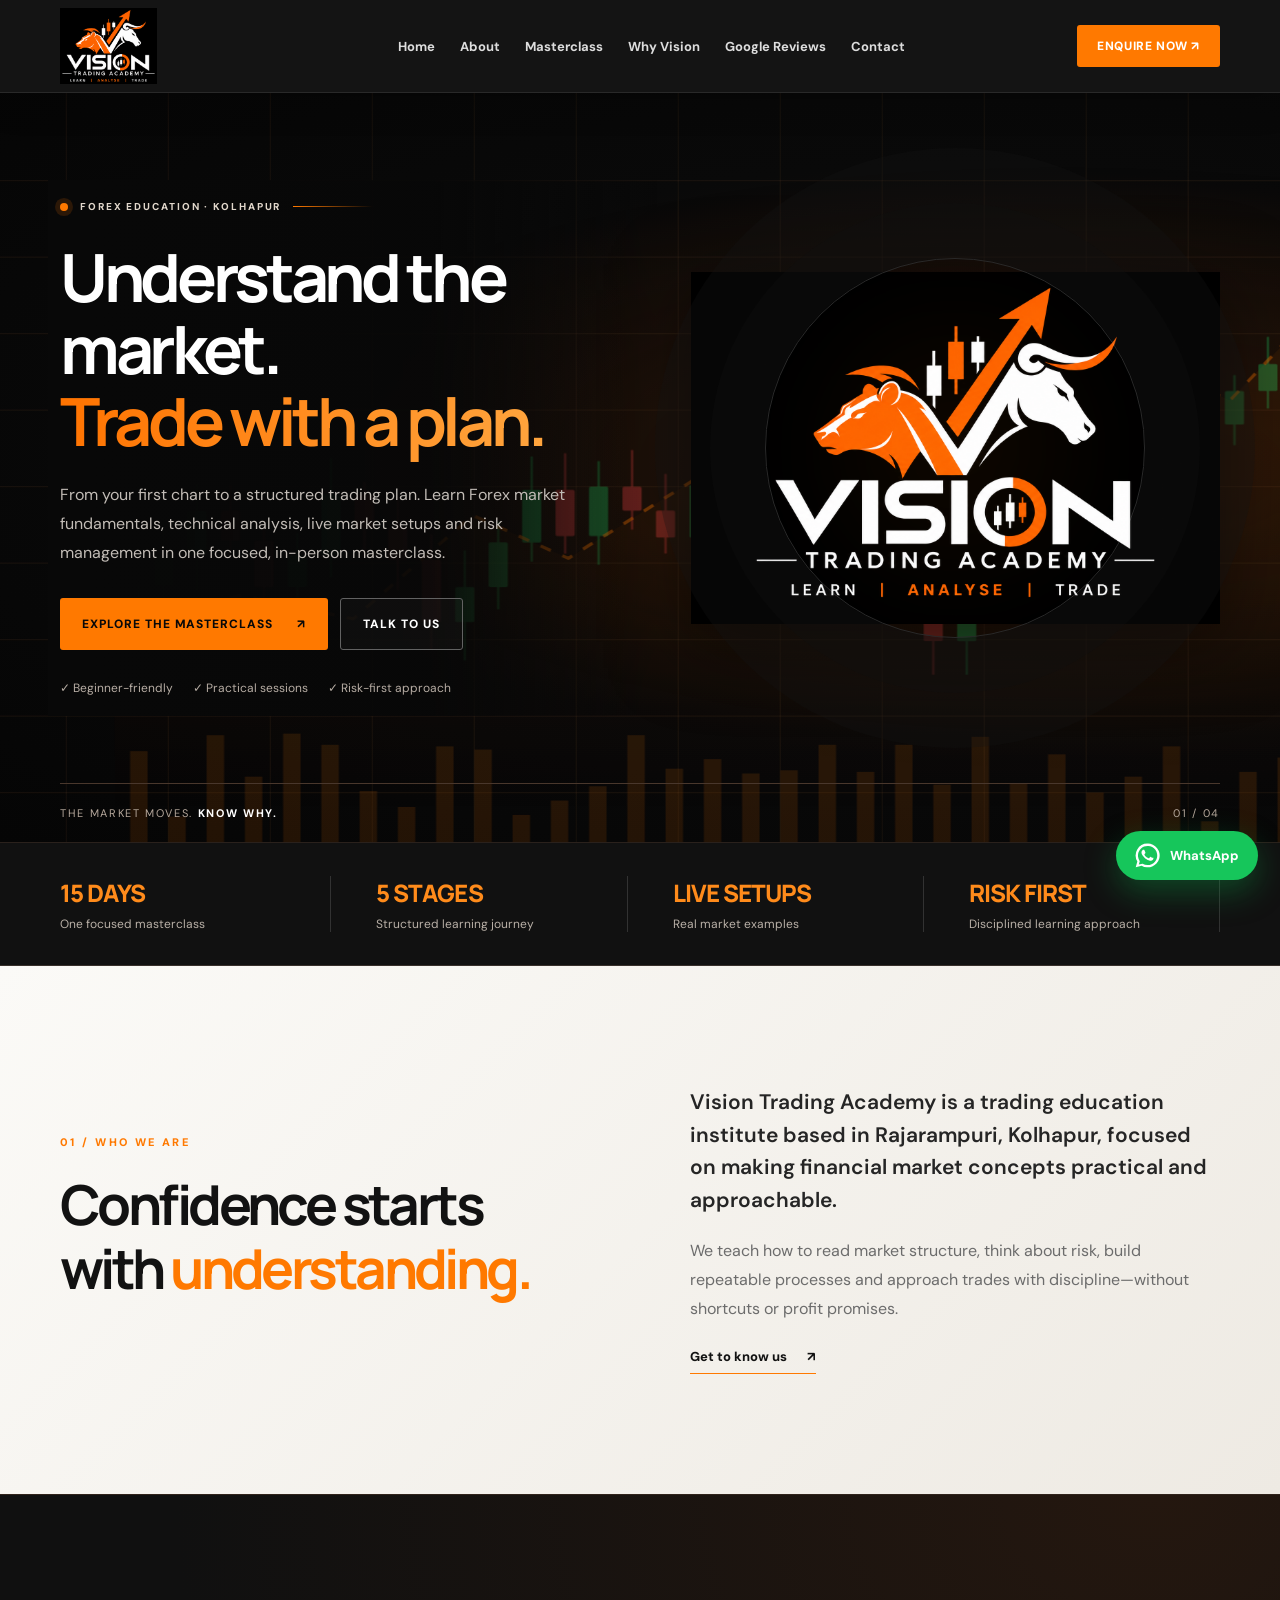
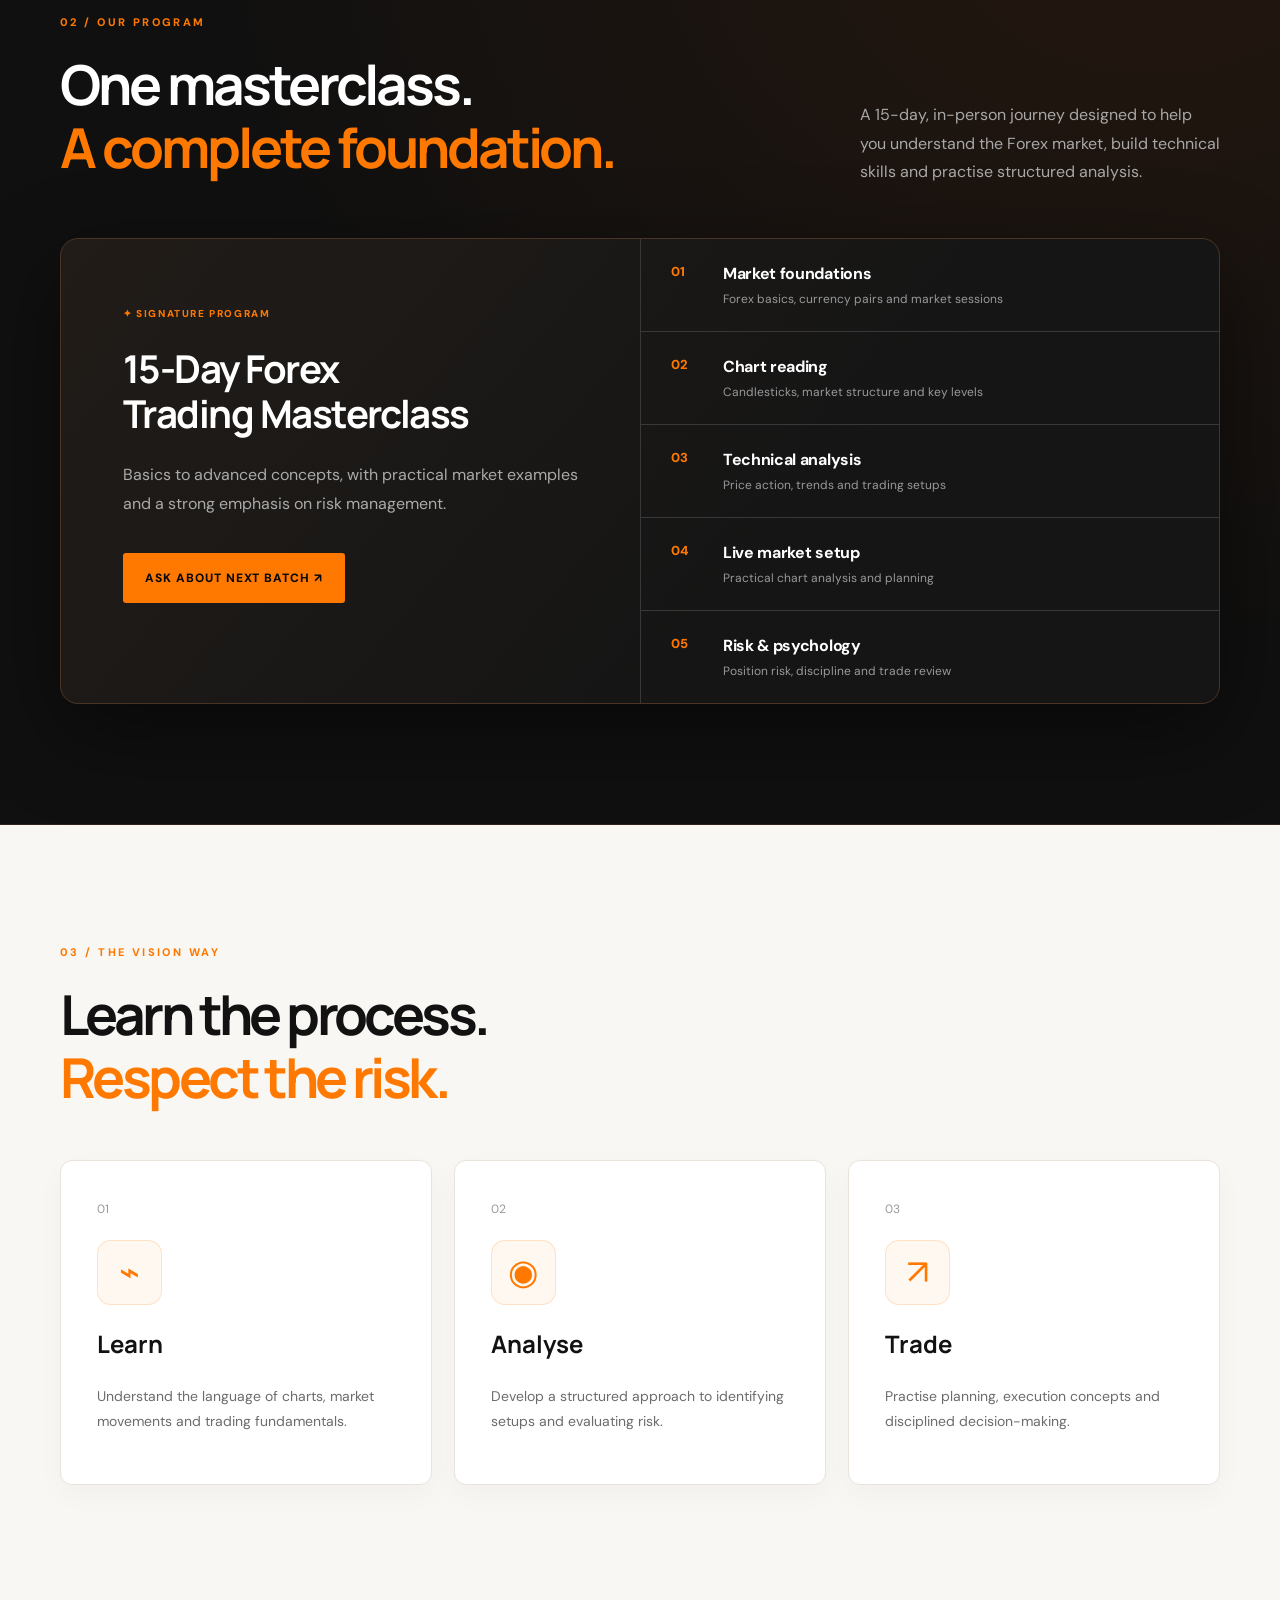
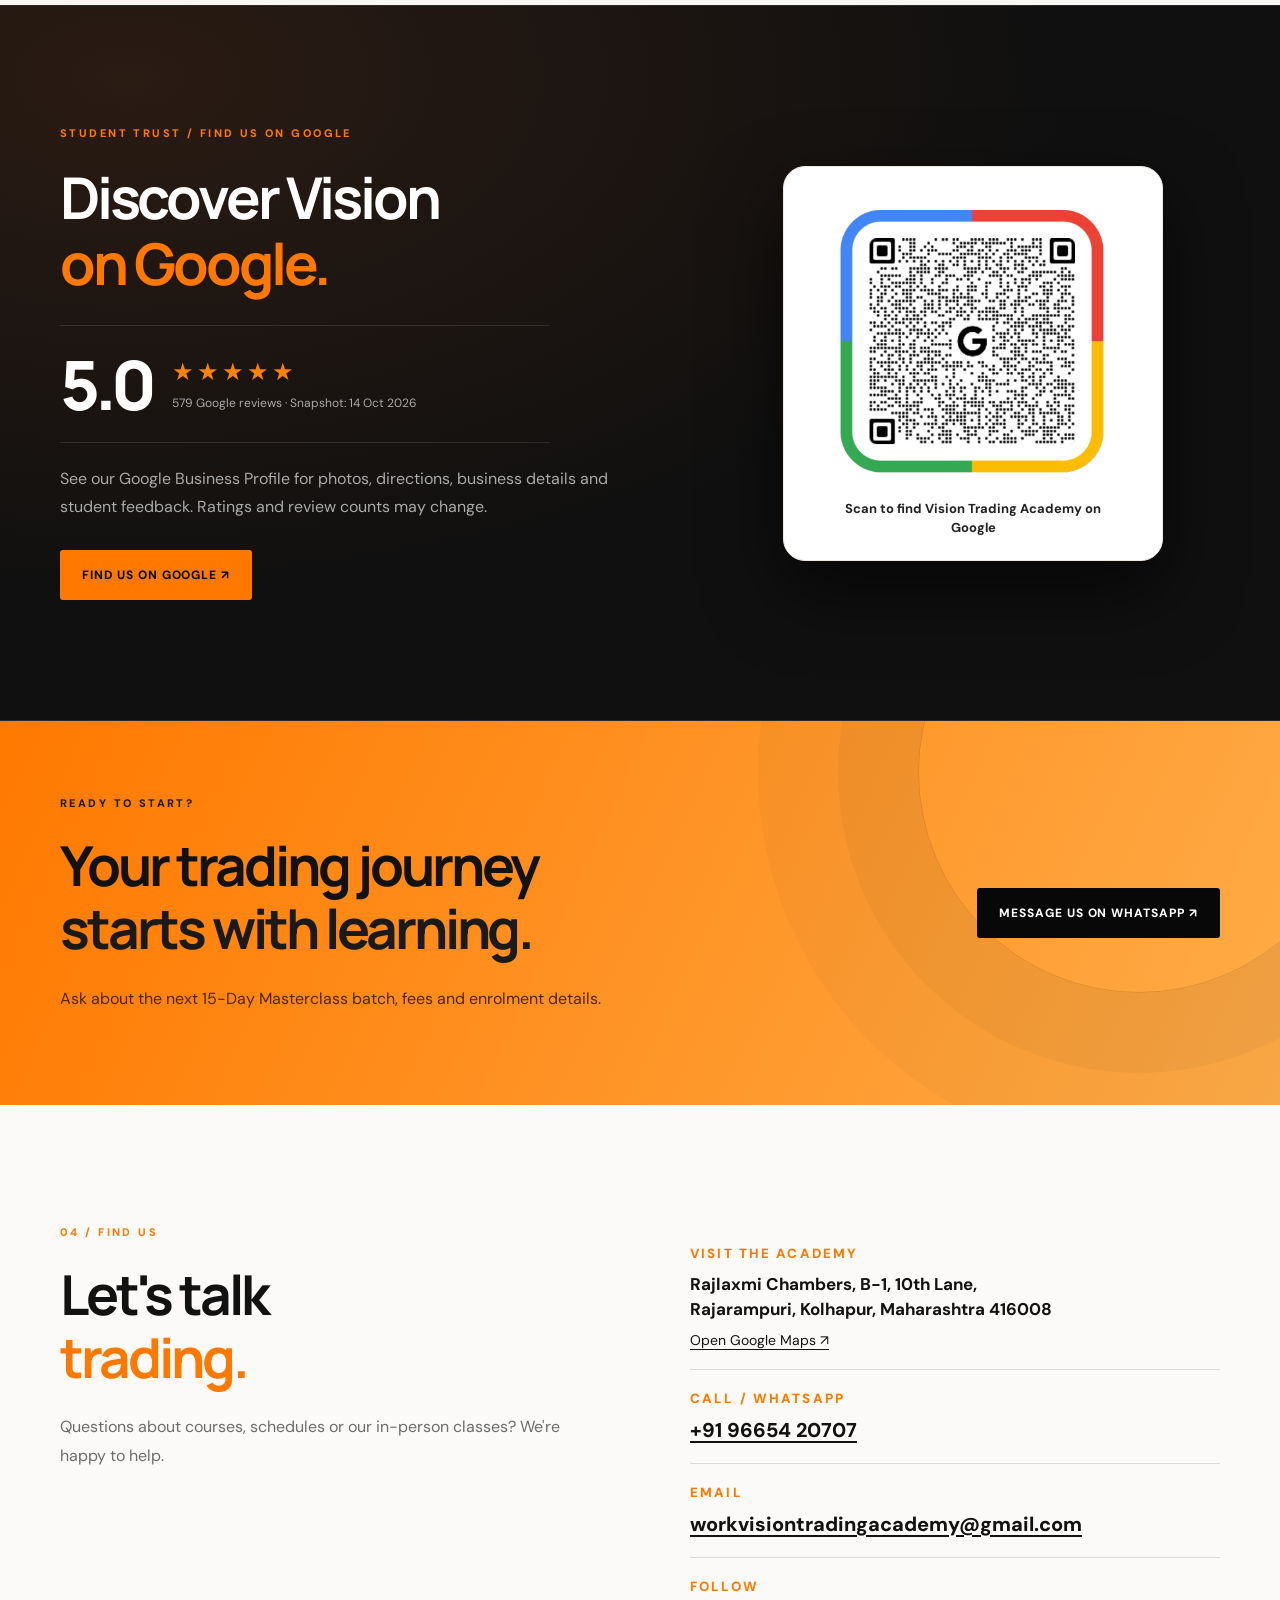
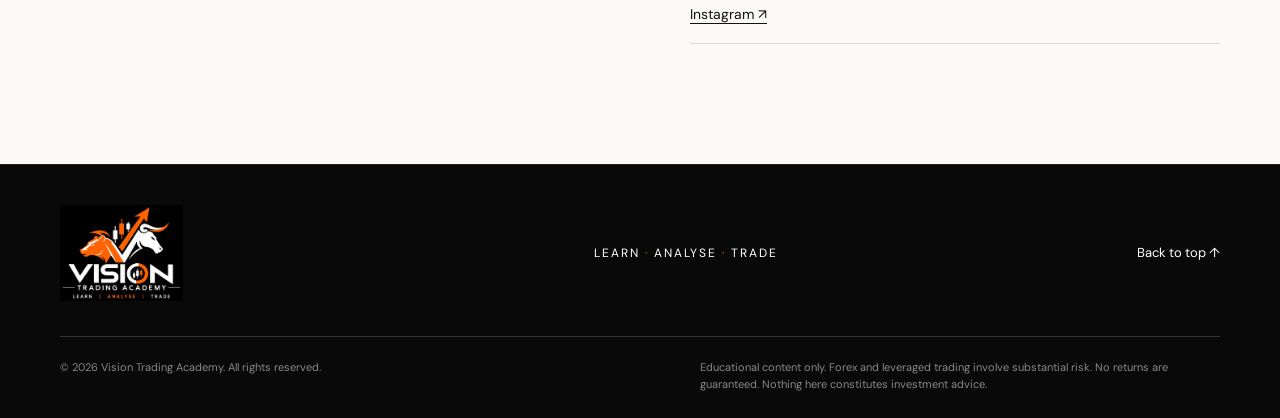
==== commit da202f70: "Add files via upload" ====
--- a/index.html
+++ b/index.html
@@ -1,14 +1,14 @@
 <!doctype html>
-<html lang="en"><head><meta charset="utf-8"><meta name="viewport" content="width=device-width,initial-scale=1"><meta name="theme-color" content="#090909"><meta name="description" content="Vision Trading Academy in Kolhapur offers an in-person 15-day Forex Trading Masterclass covering technical analysis, live market setups and risk management."><title>Vision Trading Academy | Forex Trading Classes in Kolhapur</title><meta property="og:title" content="Vision Trading Academy | Learn · Analyse · Trade"><meta property="og:image" content="assets/vision-logo.png"><link rel="icon" href="assets/favicon.png"><link rel="stylesheet" href="assets/style.css"></head>
+<html lang="en"><head><meta charset="utf-8"><meta name="viewport" content="width=device-width,initial-scale=1"><meta name="theme-color" content="#090909"><meta name="description" content="Vision Trading Academy in Kolhapur offers an in-person 15-day Forex Trading Masterclass covering technical analysis, live market setups and risk management."><title>Vision Trading Academy | Forex Trading Classes in Kolhapur</title><meta property="og:title" content="Vision Trading Academy | Learn · Analyse · Trade"><meta property="og:image" content="assets/vision-logo.png"><link rel="icon" href="assets/favicon.png"><link rel="preconnect" href="https://fonts.googleapis.com"><link rel="preconnect" href="https://fonts.gstatic.com" crossorigin><link rel="stylesheet" href="assets/style.css"></head>
 <body>
 <header class="header"><div class="container nav"><a href="#home" class="brand"><img src="assets/vision-logo-header.png" alt="Vision Trading Academy" class="brand-logo"></a><button id="menuBtn" class="menu-btn" aria-label="Toggle navigation" aria-expanded="false">☰</button><nav id="nav"><a href="#home">Home</a><a href="#about">About</a><a href="#masterclass">Masterclass</a><a href="#approach">Why Vision</a><a href="#reviews">Google Reviews</a><a href="#contact">Contact</a></nav><a class="nav-action" href="https://wa.me/919665420707?text=Hi%20Vision%20Trading%20Academy%2C%20I%20want%20to%20know%20about%20your%20classes." target="_blank" rel="noopener">Enquire now ↗</a></div></header>
-<main><section id="home" class="hero"><div class="market-backdrop" aria-hidden="true"><svg viewBox="0 0 1360 470" preserveAspectRatio="xMidYMid slice"><defs><linearGradient id="chartFade" x1="0" x2="1"><stop stop-color="#080808" stop-opacity="0"/><stop offset=".40" stop-color="#080808" stop-opacity=".1"/><stop offset="1" stop-color="#080808" stop-opacity=".1"/></linearGradient><linearGradient id="chartArea" x1="0" x2="0" y1="0" y2="1"><stop stop-color="#ff7900" stop-opacity=".13"/><stop offset="1" stop-color="#ff7900" stop-opacity="0"/></linearGradient></defs><g class="market-grid"><line x1="0" y1="55" x2="1360" y2="55"/><line x1="0" y1="103" x2="1360" y2="103"/><line x1="0" y1="151" x2="1360" y2="151"/><line x1="0" y1="199" x2="1360" y2="199"/><line x1="0" y1="247" x2="1360" y2="247"/><line x1="0" y1="295" x2="1360" y2="295"/><line x1="0" y1="343" x2="1360" y2="343"/><line x1="0" y1="391" x2="1360" y2="391"/><line x1="0" y1="439" x2="1360" y2="439"/><line x1="0" y1="0" x2="0" y2="470"/><line x1="64" y1="0" x2="64" y2="470"/><line x1="128" y1="0" x2="128" y2="470"/><line x1="192" y1="0" x2="192" y2="470"/><line x1="256" y1="0" x2="256" y2="470"/><line x1="320" y1="0" x2="320" y2="470"/><line x1="384" y1="0" x2="384" y2="470"/><line x1="448" y1="0" x2="448" y2="470"/><line x1="512" y1="0" x2="512" y2="470"/><line x1="576" y1="0" x2="576" y2="470"/><line x1="640" y1="0" x2="640" y2="470"/><line x1="704" y1="0" x2="704" y2="470"/><line x1="768" y1="0" x2="768" y2="470"/><line x1="832" y1="0" x2="832" y2="470"/><line x1="896" y1="0" x2="896" y2="470"/><line x1="960" y1="0" x2="960" y2="470"/><line x1="1024" y1="0" x2="1024" y2="470"/><line x1="1088" y1="0" x2="1088" y2="470"/><line x1="1152" y1="0" x2="1152" y2="470"/><line x1="1216" y1="0" x2="1216" y2="470"/><line x1="1280" y1="0" x2="1280" y2="470"/><line x1="1344" y1="0" x2="1344" y2="470"/></g><g class="market-candle-track"><g class="market-candle" style="--delay:0.00s"><line x1="360" y1="287" x2="360" y2="343" stroke="#22c55e" stroke-width="1.3"/><rect x="354" y="309" width="12" height="16" rx="1" fill="#22c55e"/></g><g class="market-candle" style="--delay:0.06s"><line x1="381" y1="267" x2="381" y2="332" stroke="#22c55e" stroke-width="1.3"/><rect x="375" y="290" width="12" height="19" rx="1" fill="#22c55e"/></g><g class="market-candle" style="--delay:0.11s"><line x1="402" y1="245" x2="402" y2="312" stroke="#22c55e" stroke-width="1.3"/><rect x="396" y="262" width="12" height="28" rx="1" fill="#22c55e"/></g><g class="market-candle" style="--delay:0.17s"><line x1="423" y1="246" x2="423" y2="292" stroke="#ef4444" stroke-width="1.3"/><rect x="417" y="262" width="12" height="19" rx="1" fill="#ef4444"/></g><g class="market-candle" style="--delay:0.22s"><line x1="444" y1="268" x2="444" y2="325" stroke="#ef4444" stroke-width="1.3"/><rect x="438" y="281" width="12" height="29" rx="1" fill="#ef4444"/></g><g class="market-candle" style="--delay:0.28s"><line x1="465" y1="276" x2="465" y2="329" stroke="#22c55e" stroke-width="1.3"/><rect x="459" y="290" width="12" height="20" rx="1" fill="#22c55e"/></g><g class="market-candle" style="--delay:0.33s"><line x1="486" y1="229" x2="486" y2="304" stroke="#22c55e" stroke-width="1.3"/><rect x="480" y="252" width="12" height="38" rx="1" fill="#22c55e"/></g><g class="market-candle" style="--delay:0.39s"><line x1="507" y1="244" x2="507" y2="291" stroke="#ef4444" stroke-width="1.3"/><rect x="501" y="252" width="12" height="21" rx="1" fill="#ef4444"/></g><g class="market-candle" style="--delay:0.44s"><line x1="528" y1="253" x2="528" y2="312" stroke="#ef4444" stroke-width="1.3"/><rect x="522" y="273" width="12" height="20" rx="1" fill="#ef4444"/></g><g class="market-candle" style="--delay:0.49s"><line x1="549" y1="277" x2="549" y2="349" stroke="#ef4444" stroke-width="1.3"/><rect x="543" y="293" width="12" height="39" rx="1" fill="#ef4444"/></g><g class="market-candle" style="--delay:0.55s"><line x1="570" y1="287" x2="570" y2="356" stroke="#22c55e" stroke-width="1.3"/><rect x="564" y="310" width="12" height="22" rx="1" fill="#22c55e"/></g><g class="market-candle" style="--delay:0.60s"><line x1="591" y1="269" x2="591" y2="324" stroke="#22c55e" stroke-width="1.3"/><rect x="585" y="282" width="12" height="28" rx="1" fill="#22c55e"/></g><g class="market-candle" style="--delay:0.66s"><line x1="612" y1="228" x2="612" y2="294" stroke="#22c55e" stroke-width="1.3"/><rect x="606" y="249" width="12" height="33" rx="1" fill="#22c55e"/></g><g class="market-candle" style="--delay:0.71s"><line x1="633" y1="226" x2="633" y2="289" stroke="#ef4444" stroke-width="1.3"/><rect x="627" y="249" width="12" height="29" rx="1" fill="#ef4444"/></g><g class="market-candle" style="--delay:0.77s"><line x1="654" y1="231" x2="654" y2="296" stroke="#22c55e" stroke-width="1.3"/><rect x="648" y="247" width="12" height="31" rx="1" fill="#22c55e"/></g><g class="market-candle" style="--delay:0.82s"><line x1="675" y1="224" x2="675" y2="274" stroke="#ef4444" stroke-width="1.3"/><rect x="669" y="247" width="12" height="15" rx="1" fill="#ef4444"/></g><g class="market-candle" style="--delay:0.88s"><line x1="696" y1="239" x2="696" y2="289" stroke="#ef4444" stroke-width="1.3"/><rect x="690" y="262" width="12" height="17" rx="1" fill="#ef4444"/></g><g class="market-candle" style="--delay:0.94s"><line x1="717" y1="236" x2="717" y2="298" stroke="#22c55e" stroke-width="1.3"/><rect x="711" y="246" width="12" height="33" rx="1" fill="#22c55e"/></g><g class="market-candle" style="--delay:0.99s"><line x1="738" y1="184" x2="738" y2="270" stroke="#22c55e" stroke-width="1.3"/><rect x="732" y="204" width="12" height="42" rx="1" fill="#22c55e"/></g><g class="market-candle" style="--delay:1.04s"><line x1="759" y1="177" x2="759" y2="227" stroke="#22c55e" stroke-width="1.3"/><rect x="753" y="187" width="12" height="17" rx="1" fill="#22c55e"/></g><g class="market-candle" style="--delay:1.10s"><line x1="780" y1="167" x2="780" y2="239" stroke="#ef4444" stroke-width="1.3"/><rect x="774" y="187" width="12" height="39" rx="1" fill="#ef4444"/></g><g class="market-candle" style="--delay:1.16s"><line x1="801" y1="214" x2="801" y2="268" stroke="#ef4444" stroke-width="1.3"/><rect x="795" y="226" width="12" height="26" rx="1" fill="#ef4444"/></g><g class="market-candle" style="--delay:1.21s"><line x1="822" y1="233" x2="822" y2="298" stroke="#ef4444" stroke-width="1.3"/><rect x="816" y="252" width="12" height="34" rx="1" fill="#ef4444"/></g><g class="market-candle" style="--delay:1.26s"><line x1="843" y1="269" x2="843" y2="321" stroke="#ef4444" stroke-width="1.3"/><rect x="837" y="286" width="12" height="23" rx="1" fill="#ef4444"/></g><g class="market-candle" style="--delay:1.32s"><line x1="864" y1="301" x2="864" y2="365" stroke="#ef4444" stroke-width="1.3"/><rect x="858" y="309" width="12" height="35" rx="1" fill="#ef4444"/></g><g class="market-candle" style="--delay:1.38s"><line x1="885" y1="294" x2="885" y2="365" stroke="#22c55e" stroke-width="1.3"/><rect x="879" y="307" width="12" height="37" rx="1" fill="#22c55e"/></g><g class="market-candle" style="--delay:1.43s"><line x1="906" y1="256" x2="906" y2="318" stroke="#22c55e" stroke-width="1.3"/><rect x="900" y="278" width="12" height="29" rx="1" fill="#22c55e"/></g><g class="market-candle" style="--delay:1.49s"><line x1="927" y1="225" x2="927" y2="299" stroke="#22c55e" stroke-width="1.3"/><rect x="921" y="241" width="12" height="37" rx="1" fill="#22c55e"/></g><g class="market-candle" style="--delay:1.54s"><line x1="948" y1="218" x2="948" y2="290" stroke="#ef4444" stroke-width="1.3"/><rect x="942" y="241" width="12" height="28" rx="1" fill="#ef4444"/></g><g class="market-candle" style="--delay:1.59s"><line x1="969" y1="236" x2="969" y2="282" stroke="#22c55e" stroke-width="1.3"/><rect x="963" y="249" width="12" height="20" rx="1" fill="#22c55e"/></g><g class="market-candle" style="--delay:1.65s"><line x1="990" y1="232" x2="990" y2="308" stroke="#ef4444" stroke-width="1.3"/><rect x="984" y="249" width="12" height="36" rx="1" fill="#ef4444"/></g><g class="market-candle" style="--delay:1.71s"><line x1="1011" y1="238" x2="1011" y2="304" stroke="#22c55e" stroke-width="1.3"/><rect x="1005" y="248" width="12" height="37" rx="1" fill="#22c55e"/></g><g class="market-candle" style="--delay:1.76s"><line x1="1032" y1="184" x2="1032" y2="260" stroke="#22c55e" stroke-width="1.3"/><rect x="1026" y="208" width="12" height="40" rx="1" fill="#22c55e"/></g><g class="market-candle" style="--delay:1.81s"><line x1="1053" y1="177" x2="1053" y2="221" stroke="#22c55e" stroke-width="1.3"/><rect x="1047" y="187" width="12" height="21" rx="1" fill="#22c55e"/></g><g class="market-candle" style="--delay:1.87s"><line x1="1074" y1="153" x2="1074" y2="198" stroke="#22c55e" stroke-width="1.3"/><rect x="1068" y="170" width="12" height="17" rx="1" fill="#22c55e"/></g><g class="market-candle" style="--delay:1.93s"><line x1="1095" y1="151" x2="1095" y2="203" stroke="#ef4444" stroke-width="1.3"/><rect x="1089" y="170" width="12" height="15" rx="1" fill="#ef4444"/></g><g class="market-candle" style="--delay:1.98s"><line x1="1116" y1="137" x2="1116" y2="204" stroke="#22c55e" stroke-width="1.3"/><rect x="1110" y="153" width="12" height="32" rx="1" fill="#22c55e"/></g><g class="market-candle" style="--delay:2.04s"><line x1="1137" y1="107" x2="1137" y2="177" stroke="#22c55e" stroke-width="1.3"/><rect x="1131" y="128" width="12" height="25" rx="1" fill="#22c55e"/></g><g class="market-candle" style="--delay:2.09s"><line x1="1158" y1="104" x2="1158" y2="172" stroke="#ef4444" stroke-width="1.3"/><rect x="1152" y="128" width="12" height="36" rx="1" fill="#ef4444"/></g><g class="market-candle" style="--delay:2.15s"><line x1="1179" y1="143" x2="1179" y2="215" stroke="#ef4444" stroke-width="1.3"/><rect x="1173" y="164" width="12" height="42" rx="1" fill="#ef4444"/></g><g class="market-candle" style="--delay:2.20s"><line x1="1200" y1="190" x2="1200" y2="241" stroke="#ef4444" stroke-width="1.3"/><rect x="1194" y="206" width="12" height="25" rx="1" fill="#ef4444"/></g><g class="market-candle" style="--delay:2.25s"><line x1="1221" y1="196" x2="1221" y2="250" stroke="#22c55e" stroke-width="1.3"/><rect x="1215" y="209" width="12" height="22" rx="1" fill="#22c55e"/></g><g class="market-candle" style="--delay:2.31s"><line x1="1242" y1="152" x2="1242" y2="219" stroke="#22c55e" stroke-width="1.3"/><rect x="1236" y="174" width="12" height="35" rx="1" fill="#22c55e"/></g><g class="market-candle" style="--delay:2.37s"><line x1="1263" y1="119" x2="1263" y2="190" stroke="#22c55e" stroke-width="1.3"/><rect x="1257" y="137" width="12" height="37" rx="1" fill="#22c55e"/></g><g class="market-candle" style="--delay:2.42s"><line x1="1284" y1="127" x2="1284" y2="181" stroke="#ef4444" stroke-width="1.3"/><rect x="1278" y="137" width="12" height="29" rx="1" fill="#ef4444"/></g></g><path class="market-area" d="M350 335 L430 315 L500 330 L575 265 L635 292 L715 242 L790 262 L860 185 L920 220 L985 162 L1050 193 L1110 130 L1190 148 L1290 65 L1360 80 L1360 470 L350 470Z"/><path class="market-average" d="M350 335 L430 315 L500 330 L575 265 L635 292 L715 242 L790 262 L860 185 L920 220 L985 162 L1050 193 L1110 130 L1190 148 L1290 65 L1360 80"/><g class="market-volume"><rect x="360" y="413" width="11" height="57"/><rect x="384" y="454" width="11" height="16"/><rect x="408" y="403" width="11" height="67"/><rect x="432" y="429" width="11" height="41"/><rect x="456" y="402" width="11" height="68"/><rect x="480" y="409" width="11" height="61"/><rect x="504" y="438" width="11" height="32"/><rect x="528" y="448" width="11" height="22"/><rect x="552" y="410" width="11" height="60"/><rect x="576" y="412" width="11" height="58"/><rect x="600" y="453" width="11" height="17"/><rect x="624" y="444" width="11" height="26"/><rect x="648" y="435" width="11" height="35"/><rect x="672" y="403" width="11" height="67"/><rect x="696" y="424" width="11" height="46"/><rect x="720" y="418" width="11" height="52"/><rect x="744" y="427" width="11" height="43"/><rect x="768" y="425" width="11" height="45"/><rect x="792" y="409" width="11" height="61"/><rect x="816" y="426" width="11" height="44"/><rect x="840" y="409" width="11" height="61"/><rect x="864" y="434" width="11" height="36"/><rect x="888" y="404" width="11" height="66"/><rect x="912" y="433" width="11" height="37"/><rect x="936" y="415" width="11" height="55"/><rect x="960" y="439" width="11" height="31"/><rect x="984" y="429" width="11" height="41"/><rect x="1008" y="410" width="11" height="60"/><rect x="1032" y="457" width="11" height="13"/><rect x="1056" y="426" width="11" height="44"/><rect x="1080" y="417" width="11" height="53"/><rect x="1104" y="405" width="11" height="65"/><rect x="1128" y="446" width="11" height="24"/><rect x="1152" y="416" width="11" height="54"/><rect x="1176" y="445" width="11" height="25"/><rect x="1200" y="457" width="11" height="13"/><rect x="1224" y="453" width="11" height="17"/><rect x="1248" y="433" width="11" height="37"/><rect x="1272" y="416" width="11" height="54"/><rect x="1296" y="410" width="11" height="60"/><rect x="1320" y="435" width="11" height="35"/></g></svg></div><div class="container hero-grid"><div class="hero-copy"><div class="eyebrow"><span class="pulse"></span><span>FOREX EDUCATION · KOLHAPUR</span><span class="eyebrow-line" aria-hidden="true"></span></div><h1>See the market.<br><em>Learn to trade.</em></h1><p>From your first chart to a structured trading plan. Learn Forex market fundamentals, technical analysis, live market setups and risk management in one focused, in-person masterclass.</p><div class="hero-buttons"><a class="btn primary" href="#masterclass">Explore the Masterclass <span>↗</span></a><a class="btn outline" href="#contact">Talk to us</a></div><div class="micro"><span>✓ Beginner-friendly</span><span>✓ Practical sessions</span><span>✓ Risk-first approach</span></div></div><div class="hero-visual"><div class="halo"></div><img src="assets/vision-logo.png" alt="Vision Trading Academy orange bear and white bull trading logo"></div></div><div class="container hero-bottom"><span>THE MARKET MOVES. <strong>KNOW WHY.</strong></span><span>01 / 04</span></div></section>
+<main><section id="home" class="hero"><div class="market-backdrop" aria-hidden="true"><svg viewBox="0 0 1360 470" preserveAspectRatio="xMidYMid slice"><defs><linearGradient id="chartFade" x1="0" x2="1"><stop stop-color="#080808" stop-opacity="0"/><stop offset=".40" stop-color="#080808" stop-opacity=".1"/><stop offset="1" stop-color="#080808" stop-opacity=".1"/></linearGradient><linearGradient id="chartArea" x1="0" x2="0" y1="0" y2="1"><stop stop-color="#ff7900" stop-opacity=".13"/><stop offset="1" stop-color="#ff7900" stop-opacity="0"/></linearGradient></defs><g class="market-grid"><line x1="0" y1="55" x2="1360" y2="55"/><line x1="0" y1="103" x2="1360" y2="103"/><line x1="0" y1="151" x2="1360" y2="151"/><line x1="0" y1="199" x2="1360" y2="199"/><line x1="0" y1="247" x2="1360" y2="247"/><line x1="0" y1="295" x2="1360" y2="295"/><line x1="0" y1="343" x2="1360" y2="343"/><line x1="0" y1="391" x2="1360" y2="391"/><line x1="0" y1="439" x2="1360" y2="439"/><line x1="0" y1="0" x2="0" y2="470"/><line x1="64" y1="0" x2="64" y2="470"/><line x1="128" y1="0" x2="128" y2="470"/><line x1="192" y1="0" x2="192" y2="470"/><line x1="256" y1="0" x2="256" y2="470"/><line x1="320" y1="0" x2="320" y2="470"/><line x1="384" y1="0" x2="384" y2="470"/><line x1="448" y1="0" x2="448" y2="470"/><line x1="512" y1="0" x2="512" y2="470"/><line x1="576" y1="0" x2="576" y2="470"/><line x1="640" y1="0" x2="640" y2="470"/><line x1="704" y1="0" x2="704" y2="470"/><line x1="768" y1="0" x2="768" y2="470"/><line x1="832" y1="0" x2="832" y2="470"/><line x1="896" y1="0" x2="896" y2="470"/><line x1="960" y1="0" x2="960" y2="470"/><line x1="1024" y1="0" x2="1024" y2="470"/><line x1="1088" y1="0" x2="1088" y2="470"/><line x1="1152" y1="0" x2="1152" y2="470"/><line x1="1216" y1="0" x2="1216" y2="470"/><line x1="1280" y1="0" x2="1280" y2="470"/><line x1="1344" y1="0" x2="1344" y2="470"/></g><g class="market-candle-track"><g class="market-candle" style="--delay:0.00s"><line x1="360" y1="287" x2="360" y2="343" stroke="#22c55e" stroke-width="1.3"/><rect x="354" y="309" width="12" height="16" rx="1" fill="#22c55e"/></g><g class="market-candle" style="--delay:0.06s"><line x1="381" y1="267" x2="381" y2="332" stroke="#22c55e" stroke-width="1.3"/><rect x="375" y="290" width="12" height="19" rx="1" fill="#22c55e"/></g><g class="market-candle" style="--delay:0.11s"><line x1="402" y1="245" x2="402" y2="312" stroke="#22c55e" stroke-width="1.3"/><rect x="396" y="262" width="12" height="28" rx="1" fill="#22c55e"/></g><g class="market-candle" style="--delay:0.17s"><line x1="423" y1="246" x2="423" y2="292" stroke="#ef4444" stroke-width="1.3"/><rect x="417" y="262" width="12" height="19" rx="1" fill="#ef4444"/></g><g class="market-candle" style="--delay:0.22s"><line x1="444" y1="268" x2="444" y2="325" stroke="#ef4444" stroke-width="1.3"/><rect x="438" y="281" width="12" height="29" rx="1" fill="#ef4444"/></g><g class="market-candle" style="--delay:0.28s"><line x1="465" y1="276" x2="465" y2="329" stroke="#22c55e" stroke-width="1.3"/><rect x="459" y="290" width="12" height="20" rx="1" fill="#22c55e"/></g><g class="market-candle" style="--delay:0.33s"><line x1="486" y1="229" x2="486" y2="304" stroke="#22c55e" stroke-width="1.3"/><rect x="480" y="252" width="12" height="38" rx="1" fill="#22c55e"/></g><g class="market-candle" style="--delay:0.39s"><line x1="507" y1="244" x2="507" y2="291" stroke="#ef4444" stroke-width="1.3"/><rect x="501" y="252" width="12" height="21" rx="1" fill="#ef4444"/></g><g class="market-candle" style="--delay:0.44s"><line x1="528" y1="253" x2="528" y2="312" stroke="#ef4444" stroke-width="1.3"/><rect x="522" y="273" width="12" height="20" rx="1" fill="#ef4444"/></g><g class="market-candle" style="--delay:0.49s"><line x1="549" y1="277" x2="549" y2="349" stroke="#ef4444" stroke-width="1.3"/><rect x="543" y="293" width="12" height="39" rx="1" fill="#ef4444"/></g><g class="market-candle" style="--delay:0.55s"><line x1="570" y1="287" x2="570" y2="356" stroke="#22c55e" stroke-width="1.3"/><rect x="564" y="310" width="12" height="22" rx="1" fill="#22c55e"/></g><g class="market-candle" style="--delay:0.60s"><line x1="591" y1="269" x2="591" y2="324" stroke="#22c55e" stroke-width="1.3"/><rect x="585" y="282" width="12" height="28" rx="1" fill="#22c55e"/></g><g class="market-candle" style="--delay:0.66s"><line x1="612" y1="228" x2="612" y2="294" stroke="#22c55e" stroke-width="1.3"/><rect x="606" y="249" width="12" height="33" rx="1" fill="#22c55e"/></g><g class="market-candle" style="--delay:0.71s"><line x1="633" y1="226" x2="633" y2="289" stroke="#ef4444" stroke-width="1.3"/><rect x="627" y="249" width="12" height="29" rx="1" fill="#ef4444"/></g><g class="market-candle" style="--delay:0.77s"><line x1="654" y1="231" x2="654" y2="296" stroke="#22c55e" stroke-width="1.3"/><rect x="648" y="247" width="12" height="31" rx="1" fill="#22c55e"/></g><g class="market-candle" style="--delay:0.82s"><line x1="675" y1="224" x2="675" y2="274" stroke="#ef4444" stroke-width="1.3"/><rect x="669" y="247" width="12" height="15" rx="1" fill="#ef4444"/></g><g class="market-candle" style="--delay:0.88s"><line x1="696" y1="239" x2="696" y2="289" stroke="#ef4444" stroke-width="1.3"/><rect x="690" y="262" width="12" height="17" rx="1" fill="#ef4444"/></g><g class="market-candle" style="--delay:0.94s"><line x1="717" y1="236" x2="717" y2="298" stroke="#22c55e" stroke-width="1.3"/><rect x="711" y="246" width="12" height="33" rx="1" fill="#22c55e"/></g><g class="market-candle" style="--delay:0.99s"><line x1="738" y1="184" x2="738" y2="270" stroke="#22c55e" stroke-width="1.3"/><rect x="732" y="204" width="12" height="42" rx="1" fill="#22c55e"/></g><g class="market-candle" style="--delay:1.04s"><line x1="759" y1="177" x2="759" y2="227" stroke="#22c55e" stroke-width="1.3"/><rect x="753" y="187" width="12" height="17" rx="1" fill="#22c55e"/></g><g class="market-candle" style="--delay:1.10s"><line x1="780" y1="167" x2="780" y2="239" stroke="#ef4444" stroke-width="1.3"/><rect x="774" y="187" width="12" height="39" rx="1" fill="#ef4444"/></g><g class="market-candle" style="--delay:1.16s"><line x1="801" y1="214" x2="801" y2="268" stroke="#ef4444" stroke-width="1.3"/><rect x="795" y="226" width="12" height="26" rx="1" fill="#ef4444"/></g><g class="market-candle" style="--delay:1.21s"><line x1="822" y1="233" x2="822" y2="298" stroke="#ef4444" stroke-width="1.3"/><rect x="816" y="252" width="12" height="34" rx="1" fill="#ef4444"/></g><g class="market-candle" style="--delay:1.26s"><line x1="843" y1="269" x2="843" y2="321" stroke="#ef4444" stroke-width="1.3"/><rect x="837" y="286" width="12" height="23" rx="1" fill="#ef4444"/></g><g class="market-candle" style="--delay:1.32s"><line x1="864" y1="301" x2="864" y2="365" stroke="#ef4444" stroke-width="1.3"/><rect x="858" y="309" width="12" height="35" rx="1" fill="#ef4444"/></g><g class="market-candle" style="--delay:1.38s"><line x1="885" y1="294" x2="885" y2="365" stroke="#22c55e" stroke-width="1.3"/><rect x="879" y="307" width="12" height="37" rx="1" fill="#22c55e"/></g><g class="market-candle" style="--delay:1.43s"><line x1="906" y1="256" x2="906" y2="318" stroke="#22c55e" stroke-width="1.3"/><rect x="900" y="278" width="12" height="29" rx="1" fill="#22c55e"/></g><g class="market-candle" style="--delay:1.49s"><line x1="927" y1="225" x2="927" y2="299" stroke="#22c55e" stroke-width="1.3"/><rect x="921" y="241" width="12" height="37" rx="1" fill="#22c55e"/></g><g class="market-candle" style="--delay:1.54s"><line x1="948" y1="218" x2="948" y2="290" stroke="#ef4444" stroke-width="1.3"/><rect x="942" y="241" width="12" height="28" rx="1" fill="#ef4444"/></g><g class="market-candle" style="--delay:1.59s"><line x1="969" y1="236" x2="969" y2="282" stroke="#22c55e" stroke-width="1.3"/><rect x="963" y="249" width="12" height="20" rx="1" fill="#22c55e"/></g><g class="market-candle" style="--delay:1.65s"><line x1="990" y1="232" x2="990" y2="308" stroke="#ef4444" stroke-width="1.3"/><rect x="984" y="249" width="12" height="36" rx="1" fill="#ef4444"/></g><g class="market-candle" style="--delay:1.71s"><line x1="1011" y1="238" x2="1011" y2="304" stroke="#22c55e" stroke-width="1.3"/><rect x="1005" y="248" width="12" height="37" rx="1" fill="#22c55e"/></g><g class="market-candle" style="--delay:1.76s"><line x1="1032" y1="184" x2="1032" y2="260" stroke="#22c55e" stroke-width="1.3"/><rect x="1026" y="208" width="12" height="40" rx="1" fill="#22c55e"/></g><g class="market-candle" style="--delay:1.81s"><line x1="1053" y1="177" x2="1053" y2="221" stroke="#22c55e" stroke-width="1.3"/><rect x="1047" y="187" width="12" height="21" rx="1" fill="#22c55e"/></g><g class="market-candle" style="--delay:1.87s"><line x1="1074" y1="153" x2="1074" y2="198" stroke="#22c55e" stroke-width="1.3"/><rect x="1068" y="170" width="12" height="17" rx="1" fill="#22c55e"/></g><g class="market-candle" style="--delay:1.93s"><line x1="1095" y1="151" x2="1095" y2="203" stroke="#ef4444" stroke-width="1.3"/><rect x="1089" y="170" width="12" height="15" rx="1" fill="#ef4444"/></g><g class="market-candle" style="--delay:1.98s"><line x1="1116" y1="137" x2="1116" y2="204" stroke="#22c55e" stroke-width="1.3"/><rect x="1110" y="153" width="12" height="32" rx="1" fill="#22c55e"/></g><g class="market-candle" style="--delay:2.04s"><line x1="1137" y1="107" x2="1137" y2="177" stroke="#22c55e" stroke-width="1.3"/><rect x="1131" y="128" width="12" height="25" rx="1" fill="#22c55e"/></g><g class="market-candle" style="--delay:2.09s"><line x1="1158" y1="104" x2="1158" y2="172" stroke="#ef4444" stroke-width="1.3"/><rect x="1152" y="128" width="12" height="36" rx="1" fill="#ef4444"/></g><g class="market-candle" style="--delay:2.15s"><line x1="1179" y1="143" x2="1179" y2="215" stroke="#ef4444" stroke-width="1.3"/><rect x="1173" y="164" width="12" height="42" rx="1" fill="#ef4444"/></g><g class="market-candle" style="--delay:2.20s"><line x1="1200" y1="190" x2="1200" y2="241" stroke="#ef4444" stroke-width="1.3"/><rect x="1194" y="206" width="12" height="25" rx="1" fill="#ef4444"/></g><g class="market-candle" style="--delay:2.25s"><line x1="1221" y1="196" x2="1221" y2="250" stroke="#22c55e" stroke-width="1.3"/><rect x="1215" y="209" width="12" height="22" rx="1" fill="#22c55e"/></g><g class="market-candle" style="--delay:2.31s"><line x1="1242" y1="152" x2="1242" y2="219" stroke="#22c55e" stroke-width="1.3"/><rect x="1236" y="174" width="12" height="35" rx="1" fill="#22c55e"/></g><g class="market-candle" style="--delay:2.37s"><line x1="1263" y1="119" x2="1263" y2="190" stroke="#22c55e" stroke-width="1.3"/><rect x="1257" y="137" width="12" height="37" rx="1" fill="#22c55e"/></g><g class="market-candle" style="--delay:2.42s"><line x1="1284" y1="127" x2="1284" y2="181" stroke="#ef4444" stroke-width="1.3"/><rect x="1278" y="137" width="12" height="29" rx="1" fill="#ef4444"/></g></g><path class="market-area" d="M350 335 L430 315 L500 330 L575 265 L635 292 L715 242 L790 262 L860 185 L920 220 L985 162 L1050 193 L1110 130 L1190 148 L1290 65 L1360 80 L1360 470 L350 470Z"/><path class="market-average" d="M350 335 L430 315 L500 330 L575 265 L635 292 L715 242 L790 262 L860 185 L920 220 L985 162 L1050 193 L1110 130 L1190 148 L1290 65 L1360 80"/><g class="market-volume"><rect x="360" y="413" width="11" height="57"/><rect x="384" y="454" width="11" height="16"/><rect x="408" y="403" width="11" height="67"/><rect x="432" y="429" width="11" height="41"/><rect x="456" y="402" width="11" height="68"/><rect x="480" y="409" width="11" height="61"/><rect x="504" y="438" width="11" height="32"/><rect x="528" y="448" width="11" height="22"/><rect x="552" y="410" width="11" height="60"/><rect x="576" y="412" width="11" height="58"/><rect x="600" y="453" width="11" height="17"/><rect x="624" y="444" width="11" height="26"/><rect x="648" y="435" width="11" height="35"/><rect x="672" y="403" width="11" height="67"/><rect x="696" y="424" width="11" height="46"/><rect x="720" y="418" width="11" height="52"/><rect x="744" y="427" width="11" height="43"/><rect x="768" y="425" width="11" height="45"/><rect x="792" y="409" width="11" height="61"/><rect x="816" y="426" width="11" height="44"/><rect x="840" y="409" width="11" height="61"/><rect x="864" y="434" width="11" height="36"/><rect x="888" y="404" width="11" height="66"/><rect x="912" y="433" width="11" height="37"/><rect x="936" y="415" width="11" height="55"/><rect x="960" y="439" width="11" height="31"/><rect x="984" y="429" width="11" height="41"/><rect x="1008" y="410" width="11" height="60"/><rect x="1032" y="457" width="11" height="13"/><rect x="1056" y="426" width="11" height="44"/><rect x="1080" y="417" width="11" height="53"/><rect x="1104" y="405" width="11" height="65"/><rect x="1128" y="446" width="11" height="24"/><rect x="1152" y="416" width="11" height="54"/><rect x="1176" y="445" width="11" height="25"/><rect x="1200" y="457" width="11" height="13"/><rect x="1224" y="453" width="11" height="17"/><rect x="1248" y="433" width="11" height="37"/><rect x="1272" y="416" width="11" height="54"/><rect x="1296" y="410" width="11" height="60"/><rect x="1320" y="435" width="11" height="35"/></g></svg></div><div class="container hero-grid"><div class="hero-copy"><div class="eyebrow"><span class="pulse"></span><span>FOREX EDUCATION · KOLHAPUR</span><span class="eyebrow-line" aria-hidden="true"></span></div><h1>Understand the market.<br><em>Trade with a plan.</em></h1><p>From your first chart to a structured trading plan. Learn Forex market fundamentals, technical analysis, live market setups and risk management in one focused, in-person masterclass.</p><div class="hero-buttons"><a class="btn primary" href="#masterclass">Explore the Masterclass <span>↗</span></a><a class="btn outline" href="#contact">Talk to us</a></div><div class="micro"><span>✓ Beginner-friendly</span><span>✓ Practical sessions</span><span>✓ Risk-first approach</span></div></div><div class="hero-visual"><div class="halo"></div><img src="assets/vision-logo.png" alt="Vision Trading Academy orange bear and white bull trading logo"></div></div><div class="container hero-bottom"><span>THE MARKET MOVES. <strong>KNOW WHY.</strong></span><span>01 / 04</span></div></section>
 <section class="metrics"><div class="container metrics-grid"><div><strong>15 DAYS</strong><span>One focused masterclass</span></div><div><strong>5 STAGES</strong><span>Structured learning journey</span></div><div><strong>LIVE SETUPS</strong><span>Real market examples</span></div><div><strong>RISK FIRST</strong><span>Disciplined learning approach</span></div></div></section>
 <section id="about" class="section about"><div class="container split"><div><div class="kicker">01 / WHO WE ARE</div><h2>Confidence starts<br>with <i>understanding.</i></h2></div><div><p class="lead">Vision Trading Academy is a trading education institute based in Rajarampuri, Kolhapur, focused on making financial market concepts practical and approachable.</p><p>We teach how to read market structure, think about risk, build repeatable processes and approach trades with discipline—without shortcuts or profit promises.</p><a class="text-link" href="#contact">Get to know us <span>↗</span></a></div></div></section>
-<section id="masterclass" class="section masterclass"><div class="container"><div class="section-top"><div><div class="kicker">02 / OUR PROGRAM</div><h2>One masterclass.<br><i>A complete foundation.</i></h2></div><p>A 15-day, in-person journey designed to help you understand the Forex market, build technical skills and practise structured analysis.</p></div><div class="course-panel"><div class="course-intro"><span class="course-tag">FEATURED PROGRAM</span><h3>15-Day Forex<br>Trading Masterclass</h3><p>Basics to advanced concepts, with practical market examples and a strong emphasis on risk management.</p><a class="btn primary" href="https://wa.me/919665420707?text=Hi%20Vision%20Trading%20Academy%2C%20please%20share%20the%20fees%20and%20next%20batch%20for%20the%2015-Day%20Masterclass." target="_blank" rel="noopener">Ask about next batch ↗</a></div><div class="course-list"><div><span>01</span><strong>Market foundations</strong><small>Forex basics, currency pairs and market sessions</small></div><div><span>02</span><strong>Chart reading</strong><small>Candlesticks, market structure and key levels</small></div><div><span>03</span><strong>Technical analysis</strong><small>Price action, trends and trading setups</small></div><div><span>04</span><strong>Live market setup</strong><small>Practical chart analysis and planning</small></div><div><span>05</span><strong>Risk & psychology</strong><small>Position risk, discipline and trade review</small></div></div></div></div></section>
+<section id="masterclass" class="section masterclass"><div class="container"><div class="section-top"><div><div class="kicker">02 / OUR PROGRAM</div><h2>One masterclass.<br><i>A complete foundation.</i></h2></div><p>A 15-day, in-person journey designed to help you understand the Forex market, build technical skills and practise structured analysis.</p></div><div class="course-panel"><div class="course-intro"><span class="course-tag">✦ SIGNATURE PROGRAM</span><h3>15-Day Forex<br>Trading Masterclass</h3><p>Basics to advanced concepts, with practical market examples and a strong emphasis on risk management.</p><a class="btn primary" href="https://wa.me/919665420707?text=Hi%20Vision%20Trading%20Academy%2C%20please%20share%20the%20fees%20and%20next%20batch%20for%20the%2015-Day%20Masterclass." target="_blank" rel="noopener">Ask about next batch ↗</a></div><div class="course-list"><div><span>01</span><strong>Market foundations</strong><small>Forex basics, currency pairs and market sessions</small></div><div><span>02</span><strong>Chart reading</strong><small>Candlesticks, market structure and key levels</small></div><div><span>03</span><strong>Technical analysis</strong><small>Price action, trends and trading setups</small></div><div><span>04</span><strong>Live market setup</strong><small>Practical chart analysis and planning</small></div><div><span>05</span><strong>Risk & psychology</strong><small>Position risk, discipline and trade review</small></div></div></div></div></section>
 <section id="approach" class="section approach"><div class="container"><div class="kicker">03 / THE VISION WAY</div><h2>Learn the process.<br><i>Respect the risk.</i></h2><div class="feature-grid"><article><span class="feature-num">01</span><div class="feature-icon">⌁</div><h3>Learn</h3><p>Understand the language of charts, market movements and trading fundamentals.</p></article><article><span class="feature-num">02</span><div class="feature-icon">◉</div><h3>Analyse</h3><p>Develop a structured approach to identifying setups and evaluating risk.</p></article><article><span class="feature-num">03</span><div class="feature-icon">↗</div><h3>Trade</h3><p>Practise planning, execution concepts and disciplined decision-making.</p></article></div></div></section>
 <section id="reviews" class="section google-reviews"><div class="container reviews-layout"><div class="reviews-copy"><div class="kicker">STUDENT TRUST / FIND US ON GOOGLE</div><h2>Discover Vision<br><i>on Google.</i></h2><div class="rating-display"><span class="rating-score">5.0</span><span><span class="rating-stars" aria-label="Five out of five stars">★★★★★</span><small>579 Google reviews · Snapshot: 14 Oct 2026</small></span></div><p>See our Google Business Profile for photos, directions, business details and student feedback. Ratings and review counts may change.</p><a class="btn primary" href="https://www.google.com/maps/search/?api=1&amp;query=Vision+Trading+Academy+Rajarampuri+Kolhapur" target="_blank" rel="noopener">Find us on Google ↗</a></div><div class="qr-panel"><img src="assets/google-business-qr.png" alt="Vision Trading Academy Google Business Profile QR code" loading="lazy"><p>Scan to find Vision Trading Academy on Google</p></div></div></section>
 <section class="cta-section"><div class="container cta-grid"><div><div class="kicker">READY TO START?</div><h2>Your trading journey<br><i>starts with learning.</i></h2><p>Ask about the next 15-Day Masterclass batch, fees and enrolment details.</p></div><a class="btn light" href="https://wa.me/919665420707?text=Hi%20Vision%20Trading%20Academy%2C%20I%20am%20interested%20in%20joining%20the%20next%20Forex%20Masterclass." target="_blank" rel="noopener">Message us on WhatsApp ↗</a></div></section>
-<section id="contact" class="section contact"><div class="container split"><div><div class="kicker">04 / FIND US</div><h2>Let's talk<br><i>trading.</i></h2><p>Questions about courses, schedules or our in-person classes? We're happy to help.</p></div><div class="contact-list"><div><small>VISIT THE ACADEMY</small><strong>Rajlaxmi Chambers, B-1, 10th Lane,<br>Rajarampuri, Kolhapur, Maharashtra 416008</strong><a href="https://www.google.com/maps/search/?api=1&amp;query=Vision+Trading+Academy+Rajarampuri+Kolhapur" target="_blank" rel="noopener">Open Google Maps ↗</a></div><div><small>CALL / WHATSAPP</small><a class="contact-big" href="tel:+919665420707">+91 96654 20707</a></div><div><small>EMAIL</small><a class="contact-big" href="mailto:vishvajeetmane07@gmail.com">vishvajeetmane07@gmail.com</a></div><div><small>FOLLOW</small><a href="https://www.instagram.com/vishvaajeetmane/" target="_blank" rel="noopener">Instagram ↗</a></div></div></div></section></main>
+<section id="contact" class="section contact"><div class="container split"><div><div class="kicker">04 / FIND US</div><h2>Let's talk<br><i>trading.</i></h2><p>Questions about courses, schedules or our in-person classes? We're happy to help.</p></div><div class="contact-list"><div><small>VISIT THE ACADEMY</small><strong>Rajlaxmi Chambers, B-1, 10th Lane,<br>Rajarampuri, Kolhapur, Maharashtra 416008</strong><a href="https://www.google.com/maps/search/?api=1&amp;query=Vision+Trading+Academy+Rajarampuri+Kolhapur" target="_blank" rel="noopener">Open Google Maps ↗</a></div><div><small>CALL / WHATSAPP</small><a class="contact-big" href="tel:+919665420707">+91 96654 20707</a></div><div><small>EMAIL</small><a class="contact-big" href="mailto:workvisiontradingacademy@gmail.com">workvisiontradingacademy@gmail.com</a></div><div><small>FOLLOW</small><a href="https://www.instagram.com/vishvaajeetmane/" target="_blank" rel="noopener">Instagram ↗</a></div></div></div></section></main>
 <footer><div class="container footer-top"><div class="brand"><img src="assets/vision-logo-header.png" alt="Vision Trading Academy" class="brand-logo"></div><div>LEARN <span>·</span> ANALYSE <span>·</span> TRADE</div><a href="#home">Back to top ↑</a></div><div class="container footer-bottom"><span>© 2026 Vision Trading Academy. All rights reserved.</span><span>Educational content only. Forex and leveraged trading involve substantial risk. No returns are guaranteed. Nothing here constitutes investment advice.</span></div></footer>
 <a class="floating-wa" href="https://wa.me/919665420707?text=Hi%20Vision%20Trading%20Academy%2C%20I%27d%20like%20course%20details." target="_blank" rel="noopener" aria-label="Chat on WhatsApp"><svg viewBox="0 0 32 32" aria-hidden="true"><path fill="currentColor" d="M16 .8A15.1 15.1 0 0 0 3 23.6L.9 31l7.6-2A15.2 15.2 0 1 0 16 .8Zm0 27.5a12.2 12.2 0 0 1-6.2-1.7l-.4-.2-4.5 1.2 1.2-4.4-.3-.5A12.3 12.3 0 1 1 16 28.3Zm6.8-9.2c-.4-.2-2.3-1.1-2.7-1.3-.3-.1-.6-.2-.8.2-.3.4-1 1.3-1.2 1.5-.2.2-.4.3-.8.1-.4-.2-1.6-.6-3.1-1.9-1.2-1-1.9-2.3-2.1-2.7-.2-.4 0-.6.2-.8l.6-.7.4-.6c.1-.2 0-.5 0-.7l-1.2-2.9c-.3-.7-.6-.6-.8-.6h-.7c-.3 0-.7.1-1 .5-.4.4-1.3 1.3-1.3 3.1s1.3 3.5 1.5 3.8c.2.2 2.6 4 6.4 5.6.9.4 1.6.6 2.1.7.9.3 1.8.3 2.4.2.7-.1 2.3-.9 2.6-1.8.3-.9.3-1.7.2-1.8-.1-.2-.3-.3-.7-.5Z"/></svg><span>WhatsApp</span></a><script src="assets/script.js"></script></body></html>
--- a/assets/style.css
+++ b/assets/style.css
@@ -1,5 +1,5 @@
 @import url('https://fonts.googleapis.com/css2?family=DM+Sans:wght@400;500;600;700;800&family=Manrope:wght@400;500;600;700;800&display=swap');
-:root{--orange:#ff7900;--ink:#101010;--cream:#f7f5f0;--line:#dcdad5}*{box-sizing:border-box}html{scroll-behavior:smooth}body{margin:0;color:var(--ink);background:var(--cream);font-family:'DM Sans',Arial,sans-serif}a{color:inherit;text-decoration:none}button{font:inherit}.container{width:min(1160px,calc(100% - 44px));margin:auto}.header{position:sticky;top:0;background:rgba(8,8,8,.97);color:#fff;z-index:20;border-bottom:1px solid #292929;backdrop-filter:blur(12px)}.nav{display:flex;align-items:center;justify-content:space-between;min-height:80px;gap:20px}.brand{display:flex;align-items:center;flex-shrink:0}.brand-logo{display:block;width:165px;height:76px;object-fit:contain;object-position:left center}nav{display:flex;gap:25px;font-size:13px;font-weight:700;color:#ddd}nav a:hover,.text-link:hover{color:var(--orange)}.nav-action{background:var(--orange);padding:13px 20px;font-size:12px;font-weight:800;text-transform:uppercase;letter-spacing:.05em}.menu-btn{display:none;background:none;border:0;color:#fff;font-size:25px}.hero{position:relative;background:#080808;color:#fff;overflow:hidden}.hero-grid{position:relative;z-index:2;min-height:610px;display:grid;grid-template-columns:1.05fr .95fr;align-items:center;gap:30px;padding:70px 0 35px}.eyebrow,.kicker{font-size:11px;letter-spacing:.2em;font-weight:800}.eyebrow{color:#ddd;display:flex;gap:12px;align-items:center;white-space:nowrap}.pulse{width:8px;height:8px;border-radius:50%;background:var(--orange);display:inline-block;flex-shrink:0;box-shadow:0 0 0 5px #ff790025;animation:pulse 2.3s infinite}.eyebrow-line{display:block;height:1px;width:80px;background:linear-gradient(90deg,var(--orange),transparent);animation:linegrow 2s ease both}@keyframes pulse{50%{box-shadow:0 0 0 11px #ff790008}}@keyframes linegrow{from{width:0;opacity:0}to{width:80px;opacity:1}}h1,h2,h3,p{margin-top:0}h1,h2,h3{font-family:Manrope,Arial,sans-serif}h1{font-size:clamp(46px,5.4vw,80px);line-height:1.07;letter-spacing:-.06em;margin:28px 0 24px}h1 em,h2 i{font-style:normal;color:var(--orange)}.hero-copy>p{max-width:560px;color:#b8b8b8;line-height:1.8;font-size:16px}.hero-buttons{display:flex;gap:12px;flex-wrap:wrap;margin:30px 0}.btn{display:inline-flex;align-items:center;justify-content:space-between;gap:24px;padding:17px 22px;font-weight:800;font-size:12px;text-transform:uppercase;letter-spacing:.08em;transition:transform .2s}.btn:hover{transform:translateY(-3px)}.primary{background:var(--orange);color:#080808}.outline{border:1px solid #626262;color:#fff}.micro{display:flex;gap:18px;flex-wrap:wrap;color:#aaa;font-size:12px}.hero-visual{position:relative;display:flex;align-items:center;justify-content:center;min-height:450px}.halo{position:absolute;width:380px;height:380px;border:1px solid #292929;border-radius:50%;box-shadow:0 0 0 55px #1115,0 0 0 110px #15151550;animation:haloBreath 7s ease-in-out infinite}.hero-visual img{position:relative;width:min(100%,560px);mix-blend-mode:screen;object-fit:contain;filter:drop-shadow(0 0 16px #ff79001c)}@keyframes haloBreath{50%{transform:scale(1.045)}}}.hero-bottom{position:relative;z-index:2;display:flex;justify-content:space-between;border-top:1px solid #333;padding:22px 0;font-size:11px;letter-spacing:.15em;color:#999}.hero-bottom strong{color:#fff}.metrics{background:var(--orange);padding:25px 0}.metrics-grid{display:grid;grid-template-columns:repeat(4,1fr);gap:25px}.metrics-grid>div{border-right:1px solid #10101035}.metrics-grid strong{display:block;font-size:21px;font-weight:800}.metrics-grid span{font-size:12px}.section{padding:110px 0;scroll-margin-top:80px}.split{display:grid;grid-template-columns:1fr 1fr;gap:100px}.kicker{color:var(--orange);margin-bottom:24px}h2{font-size:clamp(34px,4.3vw,58px);line-height:1.15;letter-spacing:-.055em;margin-bottom:24px}p{line-height:1.8;color:#6c6c6c}.lead{font-size:21px;color:#252525;line-height:1.55}.text-link{display:inline-flex;gap:20px;border-bottom:1px solid;padding:8px 0;font-weight:800;font-size:13px}.masterclass{background:#111;color:#fff}.section-top{display:flex;align-items:end;justify-content:space-between;gap:40px;margin-bottom:35px}.section-top p{max-width:360px;color:#a8a8a8}.course-panel{display:grid;grid-template-columns:1fr 1fr;background:#1b1b1b;border:1px solid #343434}.course-intro{padding:55px}.course-tag{font-size:10px;font-weight:800;letter-spacing:.16em;color:var(--orange)}.course-intro h3{font-size:38px;letter-spacing:-.04em;line-height:1.16;margin:25px 0}.course-intro p{color:#aaa}.course-intro .btn{margin-top:18px}.course-list{border-left:1px solid #383838}.course-list>div{display:grid;grid-template-columns:38px 1fr;column-gap:14px;padding:20px 28px;border-bottom:1px solid #383838}.course-list>div:last-child{border:0}.course-list span{grid-row:span 2;color:var(--orange);font-size:13px}.course-list strong{font-size:16px}.course-list small{color:#999;margin-top:7px;font-size:12px}.approach{background:#fff}.feature-grid{display:grid;grid-template-columns:repeat(3,1fr);gap:20px;margin-top:50px}.feature-grid article{background:#f5f3ef;padding:32px;min-height:260px}.feature-num{color:#999;font-size:12px}.feature-icon{color:var(--orange);font-size:44px;margin:22px 0}.feature-grid h3{font-size:24px}.feature-grid p{font-size:14px}.google-reviews{background:#121212;border-top:1px solid #292929;border-bottom:1px solid #292929;color:#fff}.google-reviews h2,.google-reviews .reviews-copy h2{color:#fff!important;margin:18px 0 28px}.google-reviews h2 i{color:var(--orange)!important}.reviews-layout{display:grid;grid-template-columns:1.1fr .9fr;gap:64px;align-items:center}.reviews-copy p{max-width:560px;color:#aaa;line-height:1.8;margin:22px 0 28px}.rating-display{display:flex;align-items:center;gap:20px}.rating-score{font-size:68px;font-weight:800;line-height:1;color:#fff}.rating-stars{display:block;color:#ff8300;letter-spacing:3px;font-size:24px}.rating-display small{display:block;color:#aaa;font-size:12px;margin-top:8px}.qr-panel{padding:24px;background:#fff;border-radius:16px;text-align:center;max-width:430px;justify-self:center;width:100%}.qr-panel img{display:block;width:100%;height:auto;max-height:420px;object-fit:contain}.qr-panel p{color:#222;font-size:13px;font-weight:700;margin:12px 0 0}.cta-section{background:var(--orange);padding:75px 0}.cta-section .kicker,.cta-section h2 i{color:#1a1a1a}.cta-section p{color:#4b2607}.cta-grid{display:flex;justify-content:space-between;align-items:center;gap:30px}.light{background:#080808;color:#fff;white-space:nowrap}.contact-list>div{padding:20px 0;border-bottom:1px solid var(--line)}.contact-list small{display:block;color:var(--orange);letter-spacing:.16em;font-weight:800;margin-bottom:10px}.contact-list strong{font-size:17px;line-height:1.5}.contact-list a{display:block;margin-top:8px;font-size:14px;text-decoration:underline;text-underline-offset:4px}.contact-list .contact-big{font-size:20px;font-weight:800;overflow-wrap:anywhere}footer{background:#090909;color:#fff;padding:40px 0 24px}footer .brand-logo{width:175px;height:96px}.footer-top{display:flex;justify-content:space-between;align-items:center;gap:25px;padding-bottom:35px;border-bottom:1px solid #333}.footer-top>div:nth-child(2){font-size:12px;letter-spacing:.16em}.footer-top>div:nth-child(2) span{color:var(--orange)}.footer-top>a{font-size:13px}.footer-bottom{display:flex;justify-content:space-between;gap:40px;color:#888;font-size:11px;padding-top:22px;line-height:1.6}.footer-bottom span:last-child{max-width:520px}.floating-wa{position:fixed;right:22px;bottom:20px;background:#16c65b;color:#fff;border-radius:40px;padding:12px 19px;display:flex;align-items:center;gap:10px;font-size:13px;font-weight:800;z-index:30;box-shadow:0 7px 25px #0005;transition:background .2s,transform .2s}.floating-wa:hover{background:#0aa64b;transform:translateY(-3px)}.floating-wa svg{display:block;width:25px;height:25px;flex-shrink:0}
+:root{--orange:#ff7900;--ink:#101010;--cream:#f7f5f0;--line:#dcdad5}*{box-sizing:border-box}html{scroll-behavior:smooth}body{margin:0;color:var(--ink);background:var(--cream);font-family:'DM Sans',Arial,sans-serif}a{color:inherit;text-decoration:none}button{font:inherit}.container{width:min(1160px,calc(100% - 44px));margin:auto}.header{position:sticky;top:0;background:rgba(8,8,8,.97);color:#fff;z-index:20;border-bottom:1px solid #292929;backdrop-filter:blur(12px)}.nav{display:flex;align-items:center;justify-content:space-between;min-height:80px;gap:20px}.brand{display:flex;align-items:center;flex-shrink:0}.brand-logo{display:block;width:165px;height:76px;object-fit:contain;object-position:left center}nav{display:flex;gap:25px;font-size:13px;font-weight:700;color:#ddd}nav a:hover,.text-link:hover{color:var(--orange)}.nav-action{background:var(--orange);padding:13px 20px;font-size:12px;font-weight:800;text-transform:uppercase;letter-spacing:.05em}.menu-btn{display:none;background:none;border:0;color:#fff;font-size:25px}.hero{position:relative;background:#080808;color:#fff;overflow:hidden}.hero-grid{position:relative;z-index:2;min-height:610px;display:grid;grid-template-columns:1.05fr .95fr;align-items:center;gap:30px;padding:70px 0 35px}.eyebrow,.kicker{font-size:11px;letter-spacing:.2em;font-weight:800}.eyebrow{color:#ddd;display:flex;gap:12px;align-items:center;white-space:nowrap}.pulse{width:8px;height:8px;border-radius:50%;background:var(--orange);display:inline-block;flex-shrink:0;box-shadow:0 0 0 5px #ff790025;animation:pulse 2.3s infinite}.eyebrow-line{display:block;height:1px;width:80px;background:linear-gradient(90deg,var(--orange),transparent);animation:linegrow 2s ease both}@keyframes pulse{50%{box-shadow:0 0 0 11px #ff790008}}@keyframes linegrow{from{width:0;opacity:0}to{width:80px;opacity:1}}h1,h2,h3,p{margin-top:0}h1,h2,h3{font-family:Manrope,Arial,sans-serif}h1{font-size:clamp(46px,5.4vw,80px);line-height:1.07;letter-spacing:-.06em;margin:28px 0 24px}h1 em,h2 i{font-style:normal;color:var(--orange)}.hero-copy>p{max-width:560px;color:#b8b8b8;line-height:1.8;font-size:16px}.hero-buttons{display:flex;gap:12px;flex-wrap:wrap;margin:30px 0}.btn{display:inline-flex;align-items:center;justify-content:space-between;gap:24px;padding:17px 22px;font-weight:800;font-size:12px;text-transform:uppercase;letter-spacing:.08em;transition:transform .2s}.btn:hover{transform:translateY(-3px)}.primary{background:var(--orange);color:#080808}.outline{border:1px solid #626262;color:#fff}.micro{display:flex;gap:18px;flex-wrap:wrap;color:#aaa;font-size:12px}.hero-visual{position:relative;display:flex;align-items:center;justify-content:center;min-height:450px}.halo{position:absolute;width:380px;height:380px;border:1px solid #292929;border-radius:50%;box-shadow:0 0 0 55px #1115,0 0 0 110px #15151550;animation:haloBreath 7s ease-in-out infinite}.hero-visual img{position:relative;width:min(100%,560px);mix-blend-mode:screen;object-fit:contain;filter:drop-shadow(0 0 16px #ff79001c)}@keyframes haloBreath{50%{transform:scale(1.045)}}.hero-bottom{position:relative;z-index:2;display:flex;justify-content:space-between;border-top:1px solid #333;padding:22px 0;font-size:11px;letter-spacing:.15em;color:#999}.hero-bottom strong{color:#fff}.metrics{background:var(--orange);padding:25px 0}.metrics-grid{display:grid;grid-template-columns:repeat(4,1fr);gap:25px}.metrics-grid>div{border-right:1px solid #10101035}.metrics-grid strong{display:block;font-size:21px;font-weight:800}.metrics-grid span{font-size:12px}.section{padding:110px 0;scroll-margin-top:80px}.split{display:grid;grid-template-columns:1fr 1fr;gap:100px}.kicker{color:var(--orange);margin-bottom:24px}h2{font-size:clamp(34px,4.3vw,58px);line-height:1.15;letter-spacing:-.055em;margin-bottom:24px}p{line-height:1.8;color:#6c6c6c}.lead{font-size:21px;color:#252525;line-height:1.55}.text-link{display:inline-flex;gap:20px;border-bottom:1px solid;padding:8px 0;font-weight:800;font-size:13px}.masterclass{background:#111;color:#fff}.section-top{display:flex;align-items:end;justify-content:space-between;gap:40px;margin-bottom:35px}.section-top p{max-width:360px;color:#a8a8a8}.course-panel{display:grid;grid-template-columns:1fr 1fr;background:#1b1b1b;border:1px solid #343434}.course-intro{padding:55px}.course-tag{font-size:10px;font-weight:800;letter-spacing:.16em;color:var(--orange)}.course-intro h3{font-size:38px;letter-spacing:-.04em;line-height:1.16;margin:25px 0}.course-intro p{color:#aaa}.course-intro .btn{margin-top:18px}.course-list{border-left:1px solid #383838}.course-list>div{display:grid;grid-template-columns:38px 1fr;column-gap:14px;padding:20px 28px;border-bottom:1px solid #383838}.course-list>div:last-child{border:0}.course-list span{grid-row:span 2;color:var(--orange);font-size:13px}.course-list strong{font-size:16px}.course-list small{color:#999;margin-top:7px;font-size:12px}.approach{background:#fff}.feature-grid{display:grid;grid-template-columns:repeat(3,1fr);gap:20px;margin-top:50px}.feature-grid article{background:#f5f3ef;padding:32px;min-height:260px}.feature-num{color:#999;font-size:12px}.feature-icon{color:var(--orange);font-size:44px;margin:22px 0}.feature-grid h3{font-size:24px}.feature-grid p{font-size:14px}.google-reviews{background:#121212;border-top:1px solid #292929;border-bottom:1px solid #292929;color:#fff}.google-reviews h2,.google-reviews .reviews-copy h2{color:#fff!important;margin:18px 0 28px}.google-reviews h2 i{color:var(--orange)!important}.reviews-layout{display:grid;grid-template-columns:1.1fr .9fr;gap:64px;align-items:center}.reviews-copy p{max-width:560px;color:#aaa;line-height:1.8;margin:22px 0 28px}.rating-display{display:flex;align-items:center;gap:20px}.rating-score{font-size:68px;font-weight:800;line-height:1;color:#fff}.rating-stars{display:block;color:#ff8300;letter-spacing:3px;font-size:24px}.rating-display small{display:block;color:#aaa;font-size:12px;margin-top:8px}.qr-panel{padding:24px;background:#fff;border-radius:16px;text-align:center;max-width:430px;justify-self:center;width:100%}.qr-panel img{display:block;width:100%;height:auto;max-height:420px;object-fit:contain}.qr-panel p{color:#222;font-size:13px;font-weight:700;margin:12px 0 0}.cta-section{background:var(--orange);padding:75px 0}.cta-section .kicker,.cta-section h2 i{color:#1a1a1a}.cta-section p{color:#4b2607}.cta-grid{display:flex;justify-content:space-between;align-items:center;gap:30px}.light{background:#080808;color:#fff;white-space:nowrap}.contact-list>div{padding:20px 0;border-bottom:1px solid var(--line)}.contact-list small{display:block;color:var(--orange);letter-spacing:.16em;font-weight:800;margin-bottom:10px}.contact-list strong{font-size:17px;line-height:1.5}.contact-list a{display:block;margin-top:8px;font-size:14px;text-decoration:underline;text-underline-offset:4px}.contact-list .contact-big{font-size:20px;font-weight:800;overflow-wrap:anywhere}footer{background:#090909;color:#fff;padding:40px 0 24px}footer .brand-logo{width:175px;height:96px}.footer-top{display:flex;justify-content:space-between;align-items:center;gap:25px;padding-bottom:35px;border-bottom:1px solid #333}.footer-top>div:nth-child(2){font-size:12px;letter-spacing:.16em}.footer-top>div:nth-child(2) span{color:var(--orange)}.footer-top>a{font-size:13px}.footer-bottom{display:flex;justify-content:space-between;gap:40px;color:#888;font-size:11px;padding-top:22px;line-height:1.6}.footer-bottom span:last-child{max-width:520px}.floating-wa{position:fixed;right:22px;bottom:20px;background:#16c65b;color:#fff;border-radius:40px;padding:12px 19px;display:flex;align-items:center;gap:10px;font-size:13px;font-weight:800;z-index:30;box-shadow:0 7px 25px #0005;transition:background .2s,transform .2s}.floating-wa:hover{background:#0aa64b;transform:translateY(-3px)}.floating-wa svg{display:block;width:25px;height:25px;flex-shrink:0}
 @media(max-width:900px){.nav-action{display:none}.hero-grid{grid-template-columns:1fr;padding-top:65px}.hero-visual{min-height:340px}.hero-visual img{max-width:520px}.split{gap:40px}.course-intro{padding:35px}.metrics-grid{grid-template-columns:repeat(2,1fr)}.section{padding:75px 0}}
 @media(max-width:800px){.reviews-layout{grid-template-columns:1fr;gap:32px}.rating-score{font-size:56px}.qr-panel{max-width:360px}}
 @media(max-width:650px){.container{width:min(100% - 32px,1160px)}.nav{min-height:68px}.brand-logo{width:120px;height:62px}.menu-btn{display:block}nav{display:none;position:absolute;top:68px;left:0;right:0;background:#101010;flex-direction:column;padding:20px 25px;border-bottom:1px solid #333}nav.open{display:flex}.hero-grid{padding:50px 0 30px;gap:0}.hero-visual{min-height:280px}.halo{width:220px;height:220px}.hero-visual img{width:100%}h1{font-size:clamp(44px,11vw,66px)}.hero-copy>p{font-size:14px}.eyebrow{font-size:9px;letter-spacing:.12em}.eyebrow-line{max-width:25px}.micro{gap:12px}.hero-bottom{font-size:9px}.metrics-grid strong{font-size:16px}.metrics-grid span{font-size:10px}.split,.course-panel,.feature-grid{grid-template-columns:1fr}.section-top{display:block}.course-list{border-left:0;border-top:1px solid #383838}.course-intro{padding:30px}.course-intro h3{font-size:31px}.feature-grid{gap:12px}.feature-grid article{min-height:auto}.cta-grid,.footer-top,.footer-bottom{flex-direction:column;align-items:flex-start}.cta-grid .btn{white-space:normal}.contact-list .contact-big{font-size:17px}.floating-wa span{display:none}.floating-wa{padding:13px}.floating-wa svg{width:27px;height:27px}footer .brand-logo{width:145px;height:80px}}
@@ -29,3 +29,57 @@
 .google-reviews .qr-panel img{display:block;width:min(100%,290px);max-height:none;aspect-ratio:1/1;object-fit:contain;margin:0 auto}
 .google-reviews .qr-panel p{margin:12px auto 0;max-width:280px;line-height:1.5}
 @media(max-width:650px){.google-reviews .qr-panel{padding:22px 16px;width:100%}}
+
+/* VISION 2026 — premium editorial refinement, retaining the actual brand assets */
+:root{--orange:#ff7900;--cream:#f6f4ef;--ink:#121212}
+body{background:#f7f6f3;-webkit-font-smoothing:antialiased}
+.header{background:rgba(8,8,8,.95);box-shadow:0 12px 32px #0003}
+.nav{min-height:92px}.nav-action,.btn{border-radius:3px;transition:transform .25s ease,box-shadow .25s ease,background .25s ease}
+.nav-action:hover,.btn.primary:hover{background:#ff921f;box-shadow:0 10px 28px #ff79003a;transform:translateY(-2px)}
+nav a{position:relative;padding:9px 0}nav a:after{content:"";position:absolute;bottom:2px;left:0;width:0;height:2px;background:var(--orange);transition:width .25s}nav a:hover:after{width:100%}
+.hero{background:radial-gradient(ellipse at 75% 47%,#22140c 0%,#090909 50%,#050505 100%);border-bottom:1px solid #2a211c}
+.hero-grid{min-height:690px;padding-top:90px;padding-bottom:70px;gap:46px}
+.hero-copy h1{font-size:clamp(44px,5.2vw,77px);letter-spacing:-.065em;line-height:1.08;text-wrap:balance}
+.hero-copy h1 em{background:linear-gradient(95deg,#ff7300,#ffa53e);background-clip:text;-webkit-background-clip:text;color:transparent}
+.hero-copy>p{font-size:16px;max-width:515px;color:#c2bcb6}
+.eyebrow{letter-spacing:.19em;color:#e1d7cb;font-size:10px}.pulse{animation:visionPulse 2.8s ease-in-out infinite}
+@keyframes visionPulse{50%{box-shadow:0 0 0 9px #ff79000b,0 0 16px #ff79007c}}
+.hero-buttons .primary{min-width:245px}.hero-buttons .outline{background:#ffffff06}.hero-buttons .outline:hover{border-color:#ff7900;color:#ff9d3c}
+.micro{gap:20px;color:#b7ada4}.micro span{white-space:nowrap}
+.hero-visual:after{content:"";position:absolute;inset:14% 10%;border-radius:50%;background:radial-gradient(circle,#ff79000f,transparent 68%);filter:blur(25px);z-index:-1;pointer-events:none}
+.hero-visual img{max-width:540px;filter:drop-shadow(0 18px 40px #0008)}
+.hero-bottom{border-top-color:#49372c;color:#b5a79b}
+.metrics{background:#111;color:#fff;padding:33px 0;border-bottom:1px solid #38302b}
+.metrics-grid>div{border-right:1px solid #ffffff24;padding-left:20px}
+.metrics-grid>div:first-child{padding-left:0}
+.metrics-grid strong{color:#ff8b1b;font-family:Manrope,Arial,sans-serif;font-size:24px;letter-spacing:-.04em}
+.metrics-grid span{color:#b9b0a7;display:block;margin-top:7px}
+.section{padding-top:120px;padding-bottom:120px}
+.kicker{font-size:11px;letter-spacing:.22em;font-weight:800}
+.about{background:linear-gradient(135deg,#fbfaf7,#eeeae3)}
+.about .split{align-items:center}.about h2,.approach h2{letter-spacing:-.065em}
+.about .lead{font-weight:600}.about .text-link{border-color:#ff7900}
+.masterclass{background:radial-gradient(ellipse at 90% 0%,#24170f 0%,#101010 60%);border-top:1px solid #30231b;border-bottom:1px solid #30231b}
+.course-panel{border:1px solid #4b3424;border-radius:18px;overflow:hidden;background:linear-gradient(130deg,#211c18,#151515 65%);box-shadow:0 28px 90px #0007}
+.course-intro{padding:62px}.course-intro h3{font-size:clamp(31px,3vw,44px)}
+.course-list>div{padding:24px 30px;transition:background .25s ease}.course-list>div:hover{background:#ffffff09}
+.course-list span{font-weight:800}.course-list strong{letter-spacing:-.02em}
+.approach{background:#f8f7f4}.feature-grid{gap:22px}
+.feature-grid article{background:#fff;border:1px solid #e9e3dc;border-radius:12px;padding:36px;box-shadow:0 10px 28px #15151508;transition:transform .3s,box-shadow .3s,border-color .3s}
+.feature-grid article:hover{transform:translateY(-7px);border-color:#ff790057;box-shadow:0 25px 50px #15151515}
+.feature-icon{width:65px;height:65px;border:1px solid #ff790030;background:#ff79000e;border-radius:14px;display:flex;align-items:center;justify-content:center;font-size:35px}
+.google-reviews{background:radial-gradient(ellipse at 10% 10%,#2a1b13,#101010 58%);color:#fff}
+.google-reviews .reviews-copy h2{color:#fff!important;font-size:clamp(39px,4.5vw,62px)}
+.rating-display{padding:24px 0;border-top:1px solid #ffffff1b;border-bottom:1px solid #ffffff1b;max-width:490px}
+.rating-score{color:#fff;font-family:Manrope,Arial,sans-serif;letter-spacing:-.08em}
+.google-reviews .qr-panel{border:1px solid #f0e8df;box-shadow:0 30px 75px #0009;transition:transform .35s ease}
+.google-reviews .qr-panel:hover{transform:translateY(-5px)}
+.cta-section{background:linear-gradient(115deg,#ff7900,#ffac48);position:relative;overflow:hidden}
+.cta-section:after{content:"";position:absolute;right:-80px;top:-170px;width:440px;height:440px;border:1px solid #0002;border-radius:50%;box-shadow:0 0 0 80px #00000009,0 0 0 160px #00000007;pointer-events:none}
+.cta-grid{position:relative;z-index:1}
+.contact{background:#fbfaf8}.contact-list>div{transition:padding .2s}.contact-list>div:hover{padding-left:8px}
+.contact-list a:hover{color:#d96400}
+footer{border-top:1px solid #30231b}.floating-wa{box-shadow:0 12px 32px #0e9f4960}
+@media(max-width:900px){.nav{min-height:76px}.hero-grid{min-height:auto;padding-top:65px}.section{padding-top:82px;padding-bottom:82px}.course-intro{padding:35px}}
+@media(max-width:650px){.nav{min-height:68px}.hero-grid{padding-top:45px;padding-bottom:25px}.hero-copy h1{font-size:clamp(42px,11vw,60px)}.metrics-grid>div{padding-left:8px}.metrics-grid>div:nth-child(odd){padding-left:0}.course-panel{border-radius:12px}.feature-grid article{padding:28px}.google-reviews .reviews-copy h2{font-size:40px}}
+@media(prefers-reduced-motion:reduce){.pulse{animation:none}.feature-grid article,.google-reviews .qr-panel{transition:none}}
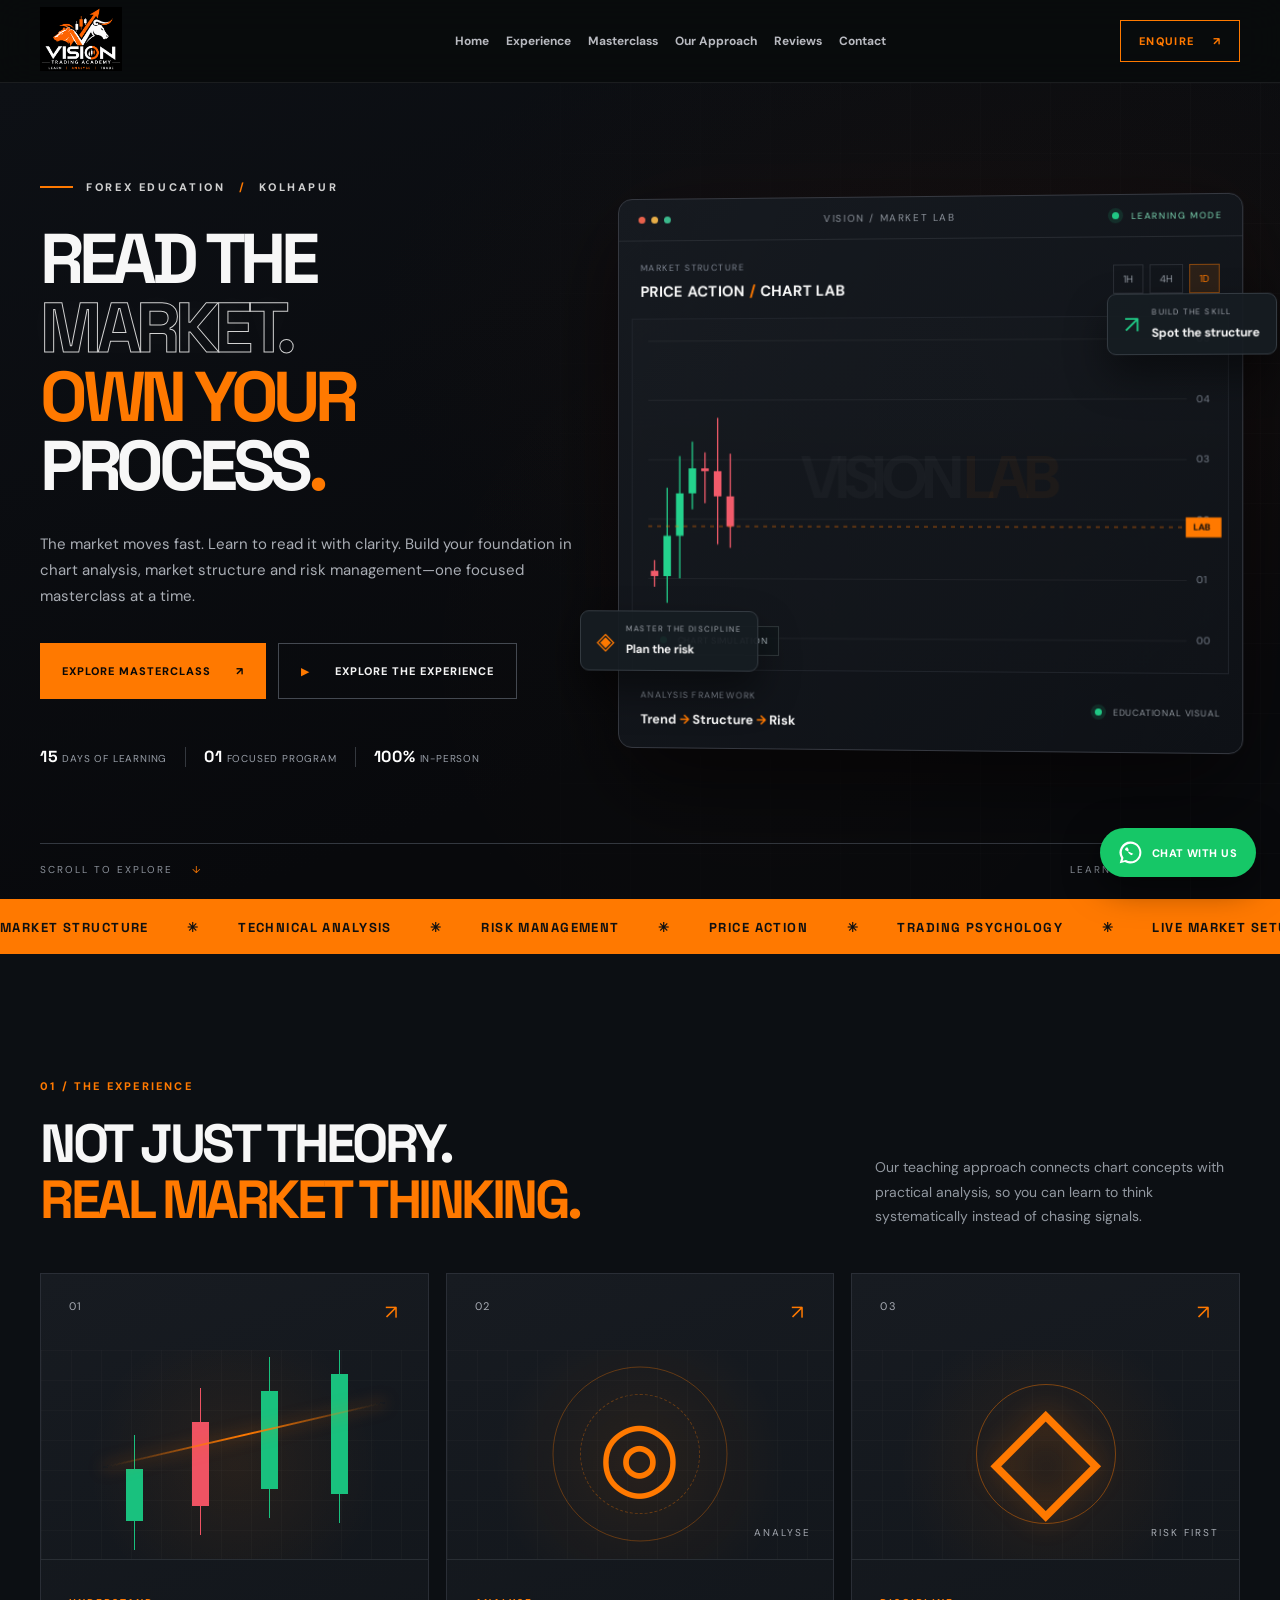
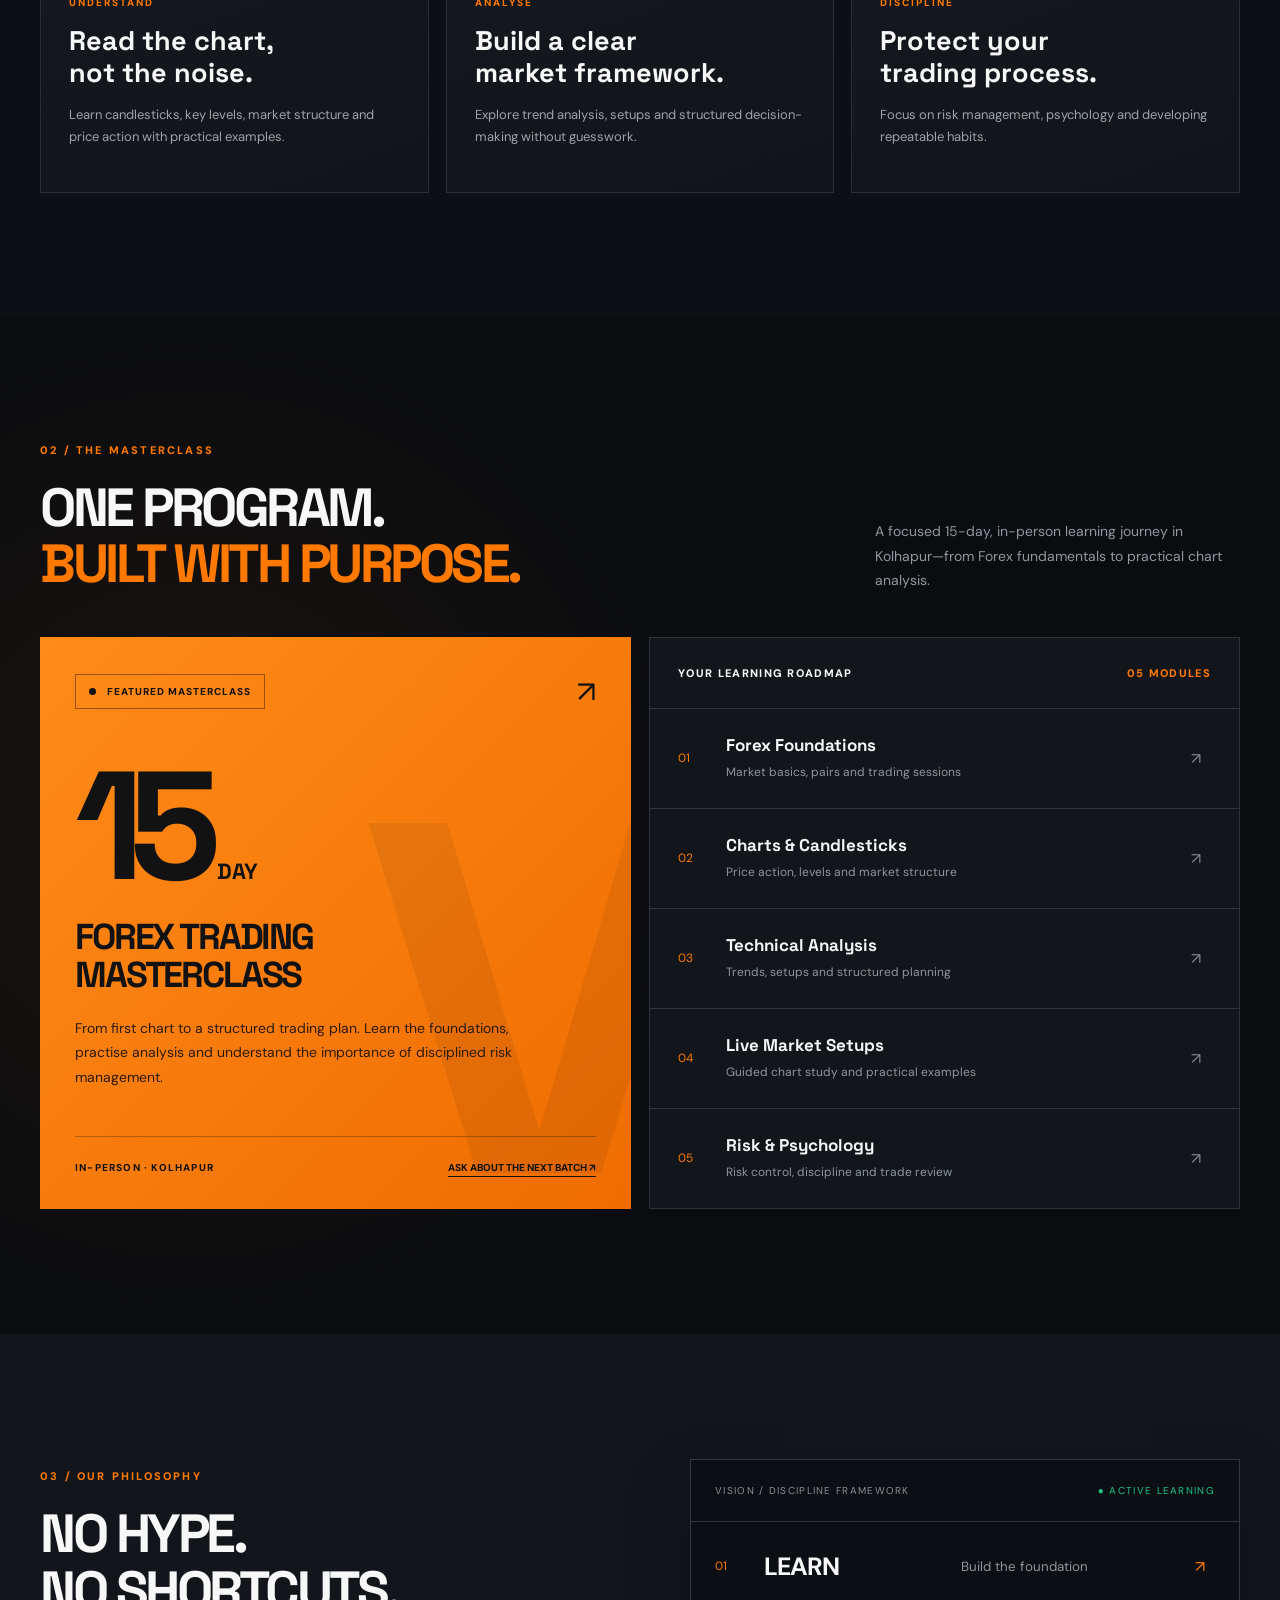
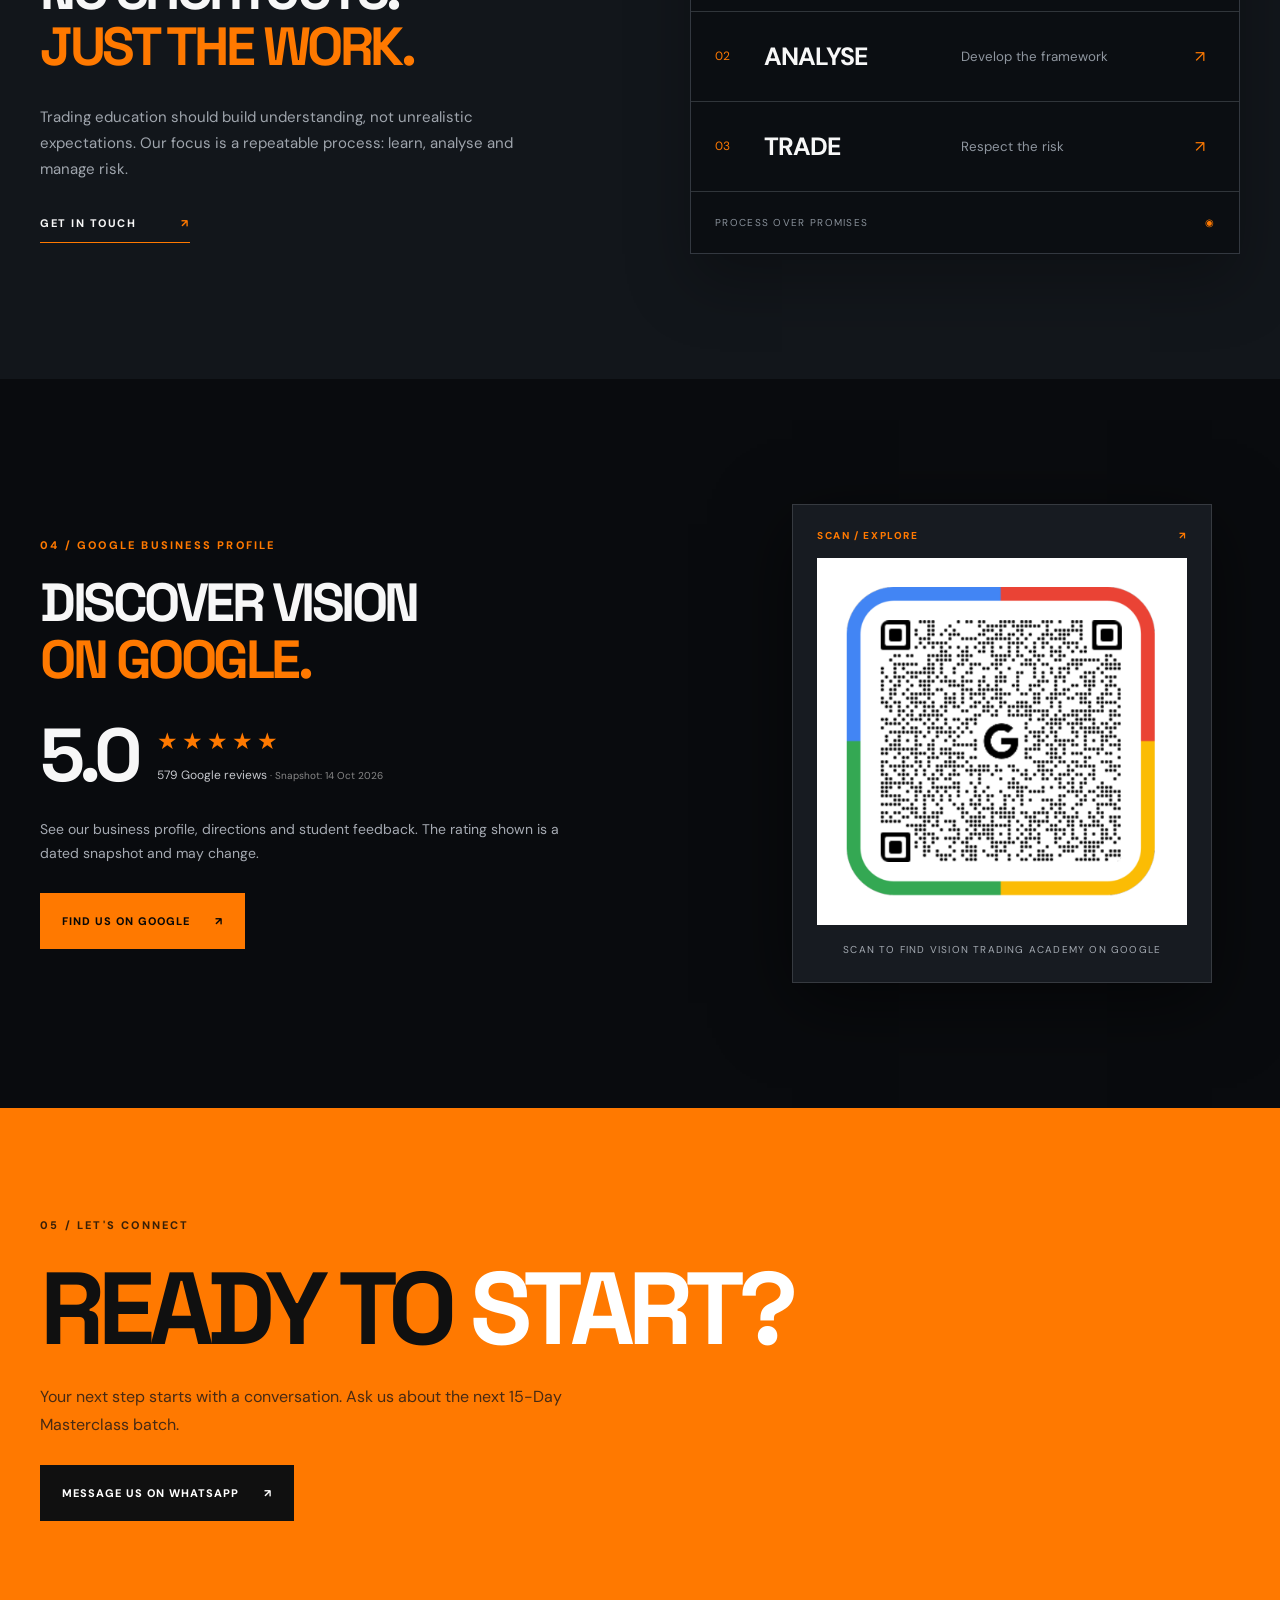
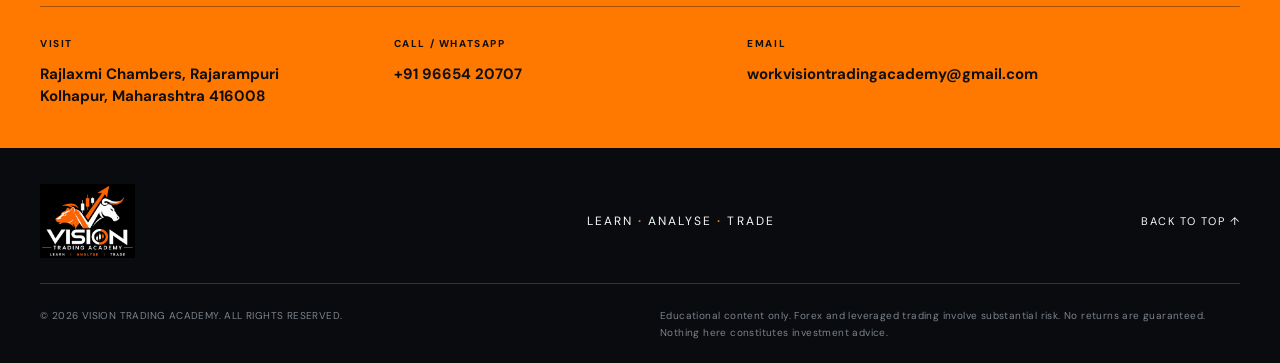
==== commit 6a26900d: "Add files via upload" ====
--- a/index.html
+++ b/index.html
@@ -1,14 +1,12 @@
 <!doctype html>
-<html lang="en"><head><meta charset="utf-8"><meta name="viewport" content="width=device-width,initial-scale=1"><meta name="theme-color" content="#090909"><meta name="description" content="Vision Trading Academy in Kolhapur offers an in-person 15-day Forex Trading Masterclass covering technical analysis, live market setups and risk management."><title>Vision Trading Academy | Forex Trading Classes in Kolhapur</title><meta property="og:title" content="Vision Trading Academy | Learn · Analyse · Trade"><meta property="og:image" content="assets/vision-logo.png"><link rel="icon" href="assets/favicon.png"><link rel="preconnect" href="https://fonts.googleapis.com"><link rel="preconnect" href="https://fonts.gstatic.com" crossorigin><link rel="stylesheet" href="assets/style.css"></head>
-<body>
-<header class="header"><div class="container nav"><a href="#home" class="brand"><img src="assets/vision-logo-header.png" alt="Vision Trading Academy" class="brand-logo"></a><button id="menuBtn" class="menu-btn" aria-label="Toggle navigation" aria-expanded="false">☰</button><nav id="nav"><a href="#home">Home</a><a href="#about">About</a><a href="#masterclass">Masterclass</a><a href="#approach">Why Vision</a><a href="#reviews">Google Reviews</a><a href="#contact">Contact</a></nav><a class="nav-action" href="https://wa.me/919665420707?text=Hi%20Vision%20Trading%20Academy%2C%20I%20want%20to%20know%20about%20your%20classes." target="_blank" rel="noopener">Enquire now ↗</a></div></header>
-<main><section id="home" class="hero"><div class="market-backdrop" aria-hidden="true"><svg viewBox="0 0 1360 470" preserveAspectRatio="xMidYMid slice"><defs><linearGradient id="chartFade" x1="0" x2="1"><stop stop-color="#080808" stop-opacity="0"/><stop offset=".40" stop-color="#080808" stop-opacity=".1"/><stop offset="1" stop-color="#080808" stop-opacity=".1"/></linearGradient><linearGradient id="chartArea" x1="0" x2="0" y1="0" y2="1"><stop stop-color="#ff7900" stop-opacity=".13"/><stop offset="1" stop-color="#ff7900" stop-opacity="0"/></linearGradient></defs><g class="market-grid"><line x1="0" y1="55" x2="1360" y2="55"/><line x1="0" y1="103" x2="1360" y2="103"/><line x1="0" y1="151" x2="1360" y2="151"/><line x1="0" y1="199" x2="1360" y2="199"/><line x1="0" y1="247" x2="1360" y2="247"/><line x1="0" y1="295" x2="1360" y2="295"/><line x1="0" y1="343" x2="1360" y2="343"/><line x1="0" y1="391" x2="1360" y2="391"/><line x1="0" y1="439" x2="1360" y2="439"/><line x1="0" y1="0" x2="0" y2="470"/><line x1="64" y1="0" x2="64" y2="470"/><line x1="128" y1="0" x2="128" y2="470"/><line x1="192" y1="0" x2="192" y2="470"/><line x1="256" y1="0" x2="256" y2="470"/><line x1="320" y1="0" x2="320" y2="470"/><line x1="384" y1="0" x2="384" y2="470"/><line x1="448" y1="0" x2="448" y2="470"/><line x1="512" y1="0" x2="512" y2="470"/><line x1="576" y1="0" x2="576" y2="470"/><line x1="640" y1="0" x2="640" y2="470"/><line x1="704" y1="0" x2="704" y2="470"/><line x1="768" y1="0" x2="768" y2="470"/><line x1="832" y1="0" x2="832" y2="470"/><line x1="896" y1="0" x2="896" y2="470"/><line x1="960" y1="0" x2="960" y2="470"/><line x1="1024" y1="0" x2="1024" y2="470"/><line x1="1088" y1="0" x2="1088" y2="470"/><line x1="1152" y1="0" x2="1152" y2="470"/><line x1="1216" y1="0" x2="1216" y2="470"/><line x1="1280" y1="0" x2="1280" y2="470"/><line x1="1344" y1="0" x2="1344" y2="470"/></g><g class="market-candle-track"><g class="market-candle" style="--delay:0.00s"><line x1="360" y1="287" x2="360" y2="343" stroke="#22c55e" stroke-width="1.3"/><rect x="354" y="309" width="12" height="16" rx="1" fill="#22c55e"/></g><g class="market-candle" style="--delay:0.06s"><line x1="381" y1="267" x2="381" y2="332" stroke="#22c55e" stroke-width="1.3"/><rect x="375" y="290" width="12" height="19" rx="1" fill="#22c55e"/></g><g class="market-candle" style="--delay:0.11s"><line x1="402" y1="245" x2="402" y2="312" stroke="#22c55e" stroke-width="1.3"/><rect x="396" y="262" width="12" height="28" rx="1" fill="#22c55e"/></g><g class="market-candle" style="--delay:0.17s"><line x1="423" y1="246" x2="423" y2="292" stroke="#ef4444" stroke-width="1.3"/><rect x="417" y="262" width="12" height="19" rx="1" fill="#ef4444"/></g><g class="market-candle" style="--delay:0.22s"><line x1="444" y1="268" x2="444" y2="325" stroke="#ef4444" stroke-width="1.3"/><rect x="438" y="281" width="12" height="29" rx="1" fill="#ef4444"/></g><g class="market-candle" style="--delay:0.28s"><line x1="465" y1="276" x2="465" y2="329" stroke="#22c55e" stroke-width="1.3"/><rect x="459" y="290" width="12" height="20" rx="1" fill="#22c55e"/></g><g class="market-candle" style="--delay:0.33s"><line x1="486" y1="229" x2="486" y2="304" stroke="#22c55e" stroke-width="1.3"/><rect x="480" y="252" width="12" height="38" rx="1" fill="#22c55e"/></g><g class="market-candle" style="--delay:0.39s"><line x1="507" y1="244" x2="507" y2="291" stroke="#ef4444" stroke-width="1.3"/><rect x="501" y="252" width="12" height="21" rx="1" fill="#ef4444"/></g><g class="market-candle" style="--delay:0.44s"><line x1="528" y1="253" x2="528" y2="312" stroke="#ef4444" stroke-width="1.3"/><rect x="522" y="273" width="12" height="20" rx="1" fill="#ef4444"/></g><g class="market-candle" style="--delay:0.49s"><line x1="549" y1="277" x2="549" y2="349" stroke="#ef4444" stroke-width="1.3"/><rect x="543" y="293" width="12" height="39" rx="1" fill="#ef4444"/></g><g class="market-candle" style="--delay:0.55s"><line x1="570" y1="287" x2="570" y2="356" stroke="#22c55e" stroke-width="1.3"/><rect x="564" y="310" width="12" height="22" rx="1" fill="#22c55e"/></g><g class="market-candle" style="--delay:0.60s"><line x1="591" y1="269" x2="591" y2="324" stroke="#22c55e" stroke-width="1.3"/><rect x="585" y="282" width="12" height="28" rx="1" fill="#22c55e"/></g><g class="market-candle" style="--delay:0.66s"><line x1="612" y1="228" x2="612" y2="294" stroke="#22c55e" stroke-width="1.3"/><rect x="606" y="249" width="12" height="33" rx="1" fill="#22c55e"/></g><g class="market-candle" style="--delay:0.71s"><line x1="633" y1="226" x2="633" y2="289" stroke="#ef4444" stroke-width="1.3"/><rect x="627" y="249" width="12" height="29" rx="1" fill="#ef4444"/></g><g class="market-candle" style="--delay:0.77s"><line x1="654" y1="231" x2="654" y2="296" stroke="#22c55e" stroke-width="1.3"/><rect x="648" y="247" width="12" height="31" rx="1" fill="#22c55e"/></g><g class="market-candle" style="--delay:0.82s"><line x1="675" y1="224" x2="675" y2="274" stroke="#ef4444" stroke-width="1.3"/><rect x="669" y="247" width="12" height="15" rx="1" fill="#ef4444"/></g><g class="market-candle" style="--delay:0.88s"><line x1="696" y1="239" x2="696" y2="289" stroke="#ef4444" stroke-width="1.3"/><rect x="690" y="262" width="12" height="17" rx="1" fill="#ef4444"/></g><g class="market-candle" style="--delay:0.94s"><line x1="717" y1="236" x2="717" y2="298" stroke="#22c55e" stroke-width="1.3"/><rect x="711" y="246" width="12" height="33" rx="1" fill="#22c55e"/></g><g class="market-candle" style="--delay:0.99s"><line x1="738" y1="184" x2="738" y2="270" stroke="#22c55e" stroke-width="1.3"/><rect x="732" y="204" width="12" height="42" rx="1" fill="#22c55e"/></g><g class="market-candle" style="--delay:1.04s"><line x1="759" y1="177" x2="759" y2="227" stroke="#22c55e" stroke-width="1.3"/><rect x="753" y="187" width="12" height="17" rx="1" fill="#22c55e"/></g><g class="market-candle" style="--delay:1.10s"><line x1="780" y1="167" x2="780" y2="239" stroke="#ef4444" stroke-width="1.3"/><rect x="774" y="187" width="12" height="39" rx="1" fill="#ef4444"/></g><g class="market-candle" style="--delay:1.16s"><line x1="801" y1="214" x2="801" y2="268" stroke="#ef4444" stroke-width="1.3"/><rect x="795" y="226" width="12" height="26" rx="1" fill="#ef4444"/></g><g class="market-candle" style="--delay:1.21s"><line x1="822" y1="233" x2="822" y2="298" stroke="#ef4444" stroke-width="1.3"/><rect x="816" y="252" width="12" height="34" rx="1" fill="#ef4444"/></g><g class="market-candle" style="--delay:1.26s"><line x1="843" y1="269" x2="843" y2="321" stroke="#ef4444" stroke-width="1.3"/><rect x="837" y="286" width="12" height="23" rx="1" fill="#ef4444"/></g><g class="market-candle" style="--delay:1.32s"><line x1="864" y1="301" x2="864" y2="365" stroke="#ef4444" stroke-width="1.3"/><rect x="858" y="309" width="12" height="35" rx="1" fill="#ef4444"/></g><g class="market-candle" style="--delay:1.38s"><line x1="885" y1="294" x2="885" y2="365" stroke="#22c55e" stroke-width="1.3"/><rect x="879" y="307" width="12" height="37" rx="1" fill="#22c55e"/></g><g class="market-candle" style="--delay:1.43s"><line x1="906" y1="256" x2="906" y2="318" stroke="#22c55e" stroke-width="1.3"/><rect x="900" y="278" width="12" height="29" rx="1" fill="#22c55e"/></g><g class="market-candle" style="--delay:1.49s"><line x1="927" y1="225" x2="927" y2="299" stroke="#22c55e" stroke-width="1.3"/><rect x="921" y="241" width="12" height="37" rx="1" fill="#22c55e"/></g><g class="market-candle" style="--delay:1.54s"><line x1="948" y1="218" x2="948" y2="290" stroke="#ef4444" stroke-width="1.3"/><rect x="942" y="241" width="12" height="28" rx="1" fill="#ef4444"/></g><g class="market-candle" style="--delay:1.59s"><line x1="969" y1="236" x2="969" y2="282" stroke="#22c55e" stroke-width="1.3"/><rect x="963" y="249" width="12" height="20" rx="1" fill="#22c55e"/></g><g class="market-candle" style="--delay:1.65s"><line x1="990" y1="232" x2="990" y2="308" stroke="#ef4444" stroke-width="1.3"/><rect x="984" y="249" width="12" height="36" rx="1" fill="#ef4444"/></g><g class="market-candle" style="--delay:1.71s"><line x1="1011" y1="238" x2="1011" y2="304" stroke="#22c55e" stroke-width="1.3"/><rect x="1005" y="248" width="12" height="37" rx="1" fill="#22c55e"/></g><g class="market-candle" style="--delay:1.76s"><line x1="1032" y1="184" x2="1032" y2="260" stroke="#22c55e" stroke-width="1.3"/><rect x="1026" y="208" width="12" height="40" rx="1" fill="#22c55e"/></g><g class="market-candle" style="--delay:1.81s"><line x1="1053" y1="177" x2="1053" y2="221" stroke="#22c55e" stroke-width="1.3"/><rect x="1047" y="187" width="12" height="21" rx="1" fill="#22c55e"/></g><g class="market-candle" style="--delay:1.87s"><line x1="1074" y1="153" x2="1074" y2="198" stroke="#22c55e" stroke-width="1.3"/><rect x="1068" y="170" width="12" height="17" rx="1" fill="#22c55e"/></g><g class="market-candle" style="--delay:1.93s"><line x1="1095" y1="151" x2="1095" y2="203" stroke="#ef4444" stroke-width="1.3"/><rect x="1089" y="170" width="12" height="15" rx="1" fill="#ef4444"/></g><g class="market-candle" style="--delay:1.98s"><line x1="1116" y1="137" x2="1116" y2="204" stroke="#22c55e" stroke-width="1.3"/><rect x="1110" y="153" width="12" height="32" rx="1" fill="#22c55e"/></g><g class="market-candle" style="--delay:2.04s"><line x1="1137" y1="107" x2="1137" y2="177" stroke="#22c55e" stroke-width="1.3"/><rect x="1131" y="128" width="12" height="25" rx="1" fill="#22c55e"/></g><g class="market-candle" style="--delay:2.09s"><line x1="1158" y1="104" x2="1158" y2="172" stroke="#ef4444" stroke-width="1.3"/><rect x="1152" y="128" width="12" height="36" rx="1" fill="#ef4444"/></g><g class="market-candle" style="--delay:2.15s"><line x1="1179" y1="143" x2="1179" y2="215" stroke="#ef4444" stroke-width="1.3"/><rect x="1173" y="164" width="12" height="42" rx="1" fill="#ef4444"/></g><g class="market-candle" style="--delay:2.20s"><line x1="1200" y1="190" x2="1200" y2="241" stroke="#ef4444" stroke-width="1.3"/><rect x="1194" y="206" width="12" height="25" rx="1" fill="#ef4444"/></g><g class="market-candle" style="--delay:2.25s"><line x1="1221" y1="196" x2="1221" y2="250" stroke="#22c55e" stroke-width="1.3"/><rect x="1215" y="209" width="12" height="22" rx="1" fill="#22c55e"/></g><g class="market-candle" style="--delay:2.31s"><line x1="1242" y1="152" x2="1242" y2="219" stroke="#22c55e" stroke-width="1.3"/><rect x="1236" y="174" width="12" height="35" rx="1" fill="#22c55e"/></g><g class="market-candle" style="--delay:2.37s"><line x1="1263" y1="119" x2="1263" y2="190" stroke="#22c55e" stroke-width="1.3"/><rect x="1257" y="137" width="12" height="37" rx="1" fill="#22c55e"/></g><g class="market-candle" style="--delay:2.42s"><line x1="1284" y1="127" x2="1284" y2="181" stroke="#ef4444" stroke-width="1.3"/><rect x="1278" y="137" width="12" height="29" rx="1" fill="#ef4444"/></g></g><path class="market-area" d="M350 335 L430 315 L500 330 L575 265 L635 292 L715 242 L790 262 L860 185 L920 220 L985 162 L1050 193 L1110 130 L1190 148 L1290 65 L1360 80 L1360 470 L350 470Z"/><path class="market-average" d="M350 335 L430 315 L500 330 L575 265 L635 292 L715 242 L790 262 L860 185 L920 220 L985 162 L1050 193 L1110 130 L1190 148 L1290 65 L1360 80"/><g class="market-volume"><rect x="360" y="413" width="11" height="57"/><rect x="384" y="454" width="11" height="16"/><rect x="408" y="403" width="11" height="67"/><rect x="432" y="429" width="11" height="41"/><rect x="456" y="402" width="11" height="68"/><rect x="480" y="409" width="11" height="61"/><rect x="504" y="438" width="11" height="32"/><rect x="528" y="448" width="11" height="22"/><rect x="552" y="410" width="11" height="60"/><rect x="576" y="412" width="11" height="58"/><rect x="600" y="453" width="11" height="17"/><rect x="624" y="444" width="11" height="26"/><rect x="648" y="435" width="11" height="35"/><rect x="672" y="403" width="11" height="67"/><rect x="696" y="424" width="11" height="46"/><rect x="720" y="418" width="11" height="52"/><rect x="744" y="427" width="11" height="43"/><rect x="768" y="425" width="11" height="45"/><rect x="792" y="409" width="11" height="61"/><rect x="816" y="426" width="11" height="44"/><rect x="840" y="409" width="11" height="61"/><rect x="864" y="434" width="11" height="36"/><rect x="888" y="404" width="11" height="66"/><rect x="912" y="433" width="11" height="37"/><rect x="936" y="415" width="11" height="55"/><rect x="960" y="439" width="11" height="31"/><rect x="984" y="429" width="11" height="41"/><rect x="1008" y="410" width="11" height="60"/><rect x="1032" y="457" width="11" height="13"/><rect x="1056" y="426" width="11" height="44"/><rect x="1080" y="417" width="11" height="53"/><rect x="1104" y="405" width="11" height="65"/><rect x="1128" y="446" width="11" height="24"/><rect x="1152" y="416" width="11" height="54"/><rect x="1176" y="445" width="11" height="25"/><rect x="1200" y="457" width="11" height="13"/><rect x="1224" y="453" width="11" height="17"/><rect x="1248" y="433" width="11" height="37"/><rect x="1272" y="416" width="11" height="54"/><rect x="1296" y="410" width="11" height="60"/><rect x="1320" y="435" width="11" height="35"/></g></svg></div><div class="container hero-grid"><div class="hero-copy"><div class="eyebrow"><span class="pulse"></span><span>FOREX EDUCATION · KOLHAPUR</span><span class="eyebrow-line" aria-hidden="true"></span></div><h1>Understand the market.<br><em>Trade with a plan.</em></h1><p>From your first chart to a structured trading plan. Learn Forex market fundamentals, technical analysis, live market setups and risk management in one focused, in-person masterclass.</p><div class="hero-buttons"><a class="btn primary" href="#masterclass">Explore the Masterclass <span>↗</span></a><a class="btn outline" href="#contact">Talk to us</a></div><div class="micro"><span>✓ Beginner-friendly</span><span>✓ Practical sessions</span><span>✓ Risk-first approach</span></div></div><div class="hero-visual"><div class="halo"></div><img src="assets/vision-logo.png" alt="Vision Trading Academy orange bear and white bull trading logo"></div></div><div class="container hero-bottom"><span>THE MARKET MOVES. <strong>KNOW WHY.</strong></span><span>01 / 04</span></div></section>
-<section class="metrics"><div class="container metrics-grid"><div><strong>15 DAYS</strong><span>One focused masterclass</span></div><div><strong>5 STAGES</strong><span>Structured learning journey</span></div><div><strong>LIVE SETUPS</strong><span>Real market examples</span></div><div><strong>RISK FIRST</strong><span>Disciplined learning approach</span></div></div></section>
-<section id="about" class="section about"><div class="container split"><div><div class="kicker">01 / WHO WE ARE</div><h2>Confidence starts<br>with <i>understanding.</i></h2></div><div><p class="lead">Vision Trading Academy is a trading education institute based in Rajarampuri, Kolhapur, focused on making financial market concepts practical and approachable.</p><p>We teach how to read market structure, think about risk, build repeatable processes and approach trades with discipline—without shortcuts or profit promises.</p><a class="text-link" href="#contact">Get to know us <span>↗</span></a></div></div></section>
-<section id="masterclass" class="section masterclass"><div class="container"><div class="section-top"><div><div class="kicker">02 / OUR PROGRAM</div><h2>One masterclass.<br><i>A complete foundation.</i></h2></div><p>A 15-day, in-person journey designed to help you understand the Forex market, build technical skills and practise structured analysis.</p></div><div class="course-panel"><div class="course-intro"><span class="course-tag">✦ SIGNATURE PROGRAM</span><h3>15-Day Forex<br>Trading Masterclass</h3><p>Basics to advanced concepts, with practical market examples and a strong emphasis on risk management.</p><a class="btn primary" href="https://wa.me/919665420707?text=Hi%20Vision%20Trading%20Academy%2C%20please%20share%20the%20fees%20and%20next%20batch%20for%20the%2015-Day%20Masterclass." target="_blank" rel="noopener">Ask about next batch ↗</a></div><div class="course-list"><div><span>01</span><strong>Market foundations</strong><small>Forex basics, currency pairs and market sessions</small></div><div><span>02</span><strong>Chart reading</strong><small>Candlesticks, market structure and key levels</small></div><div><span>03</span><strong>Technical analysis</strong><small>Price action, trends and trading setups</small></div><div><span>04</span><strong>Live market setup</strong><small>Practical chart analysis and planning</small></div><div><span>05</span><strong>Risk & psychology</strong><small>Position risk, discipline and trade review</small></div></div></div></div></section>
-<section id="approach" class="section approach"><div class="container"><div class="kicker">03 / THE VISION WAY</div><h2>Learn the process.<br><i>Respect the risk.</i></h2><div class="feature-grid"><article><span class="feature-num">01</span><div class="feature-icon">⌁</div><h3>Learn</h3><p>Understand the language of charts, market movements and trading fundamentals.</p></article><article><span class="feature-num">02</span><div class="feature-icon">◉</div><h3>Analyse</h3><p>Develop a structured approach to identifying setups and evaluating risk.</p></article><article><span class="feature-num">03</span><div class="feature-icon">↗</div><h3>Trade</h3><p>Practise planning, execution concepts and disciplined decision-making.</p></article></div></div></section>
-<section id="reviews" class="section google-reviews"><div class="container reviews-layout"><div class="reviews-copy"><div class="kicker">STUDENT TRUST / FIND US ON GOOGLE</div><h2>Discover Vision<br><i>on Google.</i></h2><div class="rating-display"><span class="rating-score">5.0</span><span><span class="rating-stars" aria-label="Five out of five stars">★★★★★</span><small>579 Google reviews · Snapshot: 14 Oct 2026</small></span></div><p>See our Google Business Profile for photos, directions, business details and student feedback. Ratings and review counts may change.</p><a class="btn primary" href="https://www.google.com/maps/search/?api=1&amp;query=Vision+Trading+Academy+Rajarampuri+Kolhapur" target="_blank" rel="noopener">Find us on Google ↗</a></div><div class="qr-panel"><img src="assets/google-business-qr.png" alt="Vision Trading Academy Google Business Profile QR code" loading="lazy"><p>Scan to find Vision Trading Academy on Google</p></div></div></section>
-<section class="cta-section"><div class="container cta-grid"><div><div class="kicker">READY TO START?</div><h2>Your trading journey<br><i>starts with learning.</i></h2><p>Ask about the next 15-Day Masterclass batch, fees and enrolment details.</p></div><a class="btn light" href="https://wa.me/919665420707?text=Hi%20Vision%20Trading%20Academy%2C%20I%20am%20interested%20in%20joining%20the%20next%20Forex%20Masterclass." target="_blank" rel="noopener">Message us on WhatsApp ↗</a></div></section>
-<section id="contact" class="section contact"><div class="container split"><div><div class="kicker">04 / FIND US</div><h2>Let's talk<br><i>trading.</i></h2><p>Questions about courses, schedules or our in-person classes? We're happy to help.</p></div><div class="contact-list"><div><small>VISIT THE ACADEMY</small><strong>Rajlaxmi Chambers, B-1, 10th Lane,<br>Rajarampuri, Kolhapur, Maharashtra 416008</strong><a href="https://www.google.com/maps/search/?api=1&amp;query=Vision+Trading+Academy+Rajarampuri+Kolhapur" target="_blank" rel="noopener">Open Google Maps ↗</a></div><div><small>CALL / WHATSAPP</small><a class="contact-big" href="tel:+919665420707">+91 96654 20707</a></div><div><small>EMAIL</small><a class="contact-big" href="mailto:workvisiontradingacademy@gmail.com">workvisiontradingacademy@gmail.com</a></div><div><small>FOLLOW</small><a href="https://www.instagram.com/vishvaajeetmane/" target="_blank" rel="noopener">Instagram ↗</a></div></div></div></section></main>
-<footer><div class="container footer-top"><div class="brand"><img src="assets/vision-logo-header.png" alt="Vision Trading Academy" class="brand-logo"></div><div>LEARN <span>·</span> ANALYSE <span>·</span> TRADE</div><a href="#home">Back to top ↑</a></div><div class="container footer-bottom"><span>© 2026 Vision Trading Academy. All rights reserved.</span><span>Educational content only. Forex and leveraged trading involve substantial risk. No returns are guaranteed. Nothing here constitutes investment advice.</span></div></footer>
-<a class="floating-wa" href="https://wa.me/919665420707?text=Hi%20Vision%20Trading%20Academy%2C%20I%27d%20like%20course%20details." target="_blank" rel="noopener" aria-label="Chat on WhatsApp"><svg viewBox="0 0 32 32" aria-hidden="true"><path fill="currentColor" d="M16 .8A15.1 15.1 0 0 0 3 23.6L.9 31l7.6-2A15.2 15.2 0 1 0 16 .8Zm0 27.5a12.2 12.2 0 0 1-6.2-1.7l-.4-.2-4.5 1.2 1.2-4.4-.3-.5A12.3 12.3 0 1 1 16 28.3Zm6.8-9.2c-.4-.2-2.3-1.1-2.7-1.3-.3-.1-.6-.2-.8.2-.3.4-1 1.3-1.2 1.5-.2.2-.4.3-.8.1-.4-.2-1.6-.6-3.1-1.9-1.2-1-1.9-2.3-2.1-2.7-.2-.4 0-.6.2-.8l.6-.7.4-.6c.1-.2 0-.5 0-.7l-1.2-2.9c-.3-.7-.6-.6-.8-.6h-.7c-.3 0-.7.1-1 .5-.4.4-1.3 1.3-1.3 3.1s1.3 3.5 1.5 3.8c.2.2 2.6 4 6.4 5.6.9.4 1.6.6 2.1.7.9.3 1.8.3 2.4.2.7-.1 2.3-.9 2.6-1.8.3-.9.3-1.7.2-1.8-.1-.2-.3-.3-.7-.5Z"/></svg><span>WhatsApp</span></a><script src="assets/script.js"></script></body></html>
+<html lang="en"><head><meta charset="utf-8"><meta name="viewport" content="width=device-width, initial-scale=1"><meta name="theme-color" content="#080a0d"><meta name="description" content="Vision Trading Academy offers in-person 15-Day Forex Trading Masterclasses in Kolhapur, Maharashtra. Learn chart reading, technical analysis and risk management."><title>Vision Trading Academy | Learn the Market. Trade with a Plan.</title><meta property="og:title" content="Vision Trading Academy | Forex Education in Kolhapur"><meta property="og:description" content="15-Day in-person Forex Trading Masterclass. Learn, Analyse, Trade."><meta property="og:image" content="assets/vision-logo.png"><link rel="icon" href="assets/favicon.png"><link rel="preconnect" href="https://fonts.googleapis.com"><link rel="preconnect" href="https://fonts.gstatic.com" crossorigin><link href="https://fonts.googleapis.com/css2?family=DM+Sans:wght@400;500;600;700;800&family=Space+Grotesk:wght@400;500;600;700&display=swap" rel="stylesheet"><link rel="stylesheet" href="assets/style.css"><script type="application/ld+json">{"@context":"https://schema.org","@type":"EducationalOrganization","name":"Vision Trading Academy","description":"In-person Forex trading education and 15-day trading masterclass in Kolhapur","telephone":"+91 96654 20707","email":"workvisiontradingacademy@gmail.com","address":{"@type":"PostalAddress","streetAddress":"Rajlaxmi Chambers, Rajarampuri","addressLocality":"Kolhapur","addressRegion":"Maharashtra","postalCode":"416008","addressCountry":"IN"}}</script></head>
+<body><div class="progress" id="progress"></div><header class="site-header"><div class="nav-wrap shell"><a href="#home" class="brand" aria-label="Vision Trading Academy home"><img src="assets/vision-logo-header.png" alt="Vision Trading Academy logo"></a><nav class="nav-links" id="navLinks" aria-label="Main navigation"><a href="#home">Home</a><a href="#experience">Experience</a><a href="#masterclass">Masterclass</a><a href="#approach">Our Approach</a><a href="#reviews">Reviews</a><a href="#contact">Contact</a></nav><div class="nav-right"><span class="location-chip"><span class="signal"></span> KOLHAPUR, INDIA</span><a class="nav-cta" href="https://wa.me/919665420707?text=Hi%20Vision%20Trading%20Academy%2C%20I%20would%20like%20to%20know%20about%20the%2015-Day%20Masterclass" target="_blank" rel="noopener">ENQUIRE <span>↗</span></a><button class="menu-toggle" id="menuToggle" aria-label="Open navigation" aria-expanded="false">☰</button></div></div></header>
+<main><section class="hero" id="home"><div class="hero-noise"></div><div class="shell hero-grid"><div class="hero-content"><div class="eyebrow"><span class="eyebrow-line"></span> FOREX EDUCATION <span class="eyebrow-sep">/</span> KOLHAPUR</div><h1>READ THE<br><span class="outline-type">MARKET.</span><br><span class="orange">OWN YOUR</span><br>PROCESS<span class="orange">.</span></h1><p class="hero-lead">The market moves fast. Learn to read it with clarity. Build your foundation in chart analysis, market structure and risk management—one focused masterclass at a time.</p><div class="hero-actions"><a class="btn btn-orange" href="#masterclass">EXPLORE MASTERCLASS <span>↗</span></a><a class="btn btn-ghost" href="#experience"><span class="play-icon">▶</span> EXPLORE THE EXPERIENCE</a></div><div class="hero-proof"><span><b>15</b> DAYS OF LEARNING</span><i></i><span><b>01</b> FOCUSED PROGRAM</span><i></i><span><b>100%</b> IN-PERSON</span></div></div><div class="terminal" aria-label="Animated illustrative trading chart"><div class="terminal-top"><div class="terminal-dots"><i></i><i></i><i></i></div><span>VISION / MARKET LAB</span><span class="terminal-tag"><span class="signal"></span> LEARNING MODE</span></div><div class="terminal-toolbar"><div><small>MARKET STRUCTURE</small><strong>PRICE ACTION <span class="orange">/</span> CHART LAB</strong></div><div class="terminal-pills"><span>1H</span><span>4H</span><span class="active">1D</span></div></div><div class="chart-stage"><canvas id="marketChart" aria-label="Decorative animated red and green candlestick chart"></canvas><div class="chart-watermark">VISION <span>LAB</span></div><div class="chart-pill"><span class="signal"></span> CHART SIMULATION</div></div><div class="terminal-bottom"><div><span class="terminal-label">ANALYSIS FRAMEWORK</span><strong>Trend <span class="orange">→</span> Structure <span class="orange">→</span> Risk</strong></div><div class="terminal-bottom-right"><span class="green-dot"></span> EDUCATIONAL VISUAL</div></div><div class="floating-insight insight-one"><span class="insight-icon">↗</span><div><small>BUILD THE SKILL</small><strong>Spot the structure</strong></div></div><div class="floating-insight insight-two"><span class="insight-icon orange-icon">◈</span><div><small>MASTER THE DISCIPLINE</small><strong>Plan the risk</strong></div></div></div></div><div class="hero-bottom shell"><span>SCROLL TO EXPLORE <span class="down-arrow">↓</span></span><span>LEARN <b>·</b> ANALYSE <b>·</b> TRADE</span></div></section>
+<div class="ticker" aria-label="Learning topics"><div class="ticker-track" aria-hidden="true"><span>MARKET STRUCTURE <b>✳</b> TECHNICAL ANALYSIS <b>✳</b> RISK MANAGEMENT <b>✳</b> PRICE ACTION <b>✳</b> TRADING PSYCHOLOGY <b>✳</b> LIVE MARKET SETUPS <b>✳</b> MARKET STRUCTURE <b>✳</b> TECHNICAL ANALYSIS <b>✳</b> RISK MANAGEMENT <b>✳</b> PRICE ACTION <b>✳</b> TRADING PSYCHOLOGY <b>✳</b> LIVE MARKET SETUPS <b>✳</b></span></div></div>
+<section class="section experience" id="experience"><div class="shell"><div class="section-head reveal"><div><span class="section-index">01 / THE EXPERIENCE</span><h2>NOT JUST THEORY.<br><span>REAL MARKET THINKING.</span></h2></div><p>Our teaching approach connects chart concepts with practical analysis, so you can learn to think systematically instead of chasing signals.</p></div><div class="experience-grid"><article class="experience-card reveal"><div class="card-number">01 <span>↗</span></div><div class="card-art art-structure"><span class="art-line l1"></span><span class="art-line l2"></span><span class="art-line l3"></span><span class="art-line l4"></span><span class="art-cross"></span></div><div class="card-copy"><span class="card-tag">UNDERSTAND</span><h3>Read the chart,<br>not the noise.</h3><p>Learn candlesticks, key levels, market structure and price action with practical examples.</p></div></article><article class="experience-card reveal"><div class="card-number">02 <span>↗</span></div><div class="card-art art-analysis"><div class="orbit orbit-1"></div><div class="orbit orbit-2"></div><div class="orbit-core">◎</div><div class="orbit-label">ANALYSE</div></div><div class="card-copy"><span class="card-tag">ANALYSE</span><h3>Build a clear<br>market framework.</h3><p>Explore trend analysis, setups and structured decision-making without guesswork.</p></div></article><article class="experience-card reveal"><div class="card-number">03 <span>↗</span></div><div class="card-art art-risk"><div class="risk-shield">◇</div><span class="risk-ring"></span><span class="risk-caption">RISK FIRST</span></div><div class="card-copy"><span class="card-tag">DISCIPLINE</span><h3>Protect your<br>trading process.</h3><p>Focus on risk management, psychology and developing repeatable habits.</p></div></article></div></div></section>
+<section class="section program" id="masterclass"><div class="shell"><div class="section-head reveal"><div><span class="section-index">02 / THE MASTERCLASS</span><h2>ONE PROGRAM.<br><span>BUILT WITH PURPOSE.</span></h2></div><p>A focused 15-day, in-person learning journey in Kolhapur—from Forex fundamentals to practical chart analysis.</p></div><div class="program-layout"><div class="program-main reveal"><div class="program-top"><span class="program-badge"><span class="signal"></span> FEATURED MASTERCLASS</span><span class="program-arrow">↗</span></div><div class="program-body"><div class="giant-number">15<span>DAY</span></div><h3>FOREX TRADING<br>MASTERCLASS</h3><p>From first chart to a structured trading plan. Learn the foundations, practise analysis and understand the importance of disciplined risk management.</p></div><div class="program-foot"><span>IN-PERSON · KOLHAPUR</span><a href="https://wa.me/919665420707?text=Hi%20Vision%20Trading%20Academy%2C%20please%20share%20the%20fees%20and%20next%20batch%20for%20the%2015-Day%20Masterclass" target="_blank" rel="noopener">ASK ABOUT THE NEXT BATCH ↗</a></div></div><div class="syllabus reveal"><div class="syllabus-title">YOUR LEARNING ROADMAP <span>05 MODULES</span></div><div class="module"><span>01</span><div><h4>Forex Foundations</h4><p>Market basics, pairs and trading sessions</p></div><b>↗</b></div><div class="module"><span>02</span><div><h4>Charts & Candlesticks</h4><p>Price action, levels and market structure</p></div><b>↗</b></div><div class="module"><span>03</span><div><h4>Technical Analysis</h4><p>Trends, setups and structured planning</p></div><b>↗</b></div><div class="module"><span>04</span><div><h4>Live Market Setups</h4><p>Guided chart study and practical examples</p></div><b>↗</b></div><div class="module"><span>05</span><div><h4>Risk & Psychology</h4><p>Risk control, discipline and trade review</p></div><b>↗</b></div></div></div></div></section>
+<section class="section philosophy" id="approach"><div class="shell philosophy-grid"><div class="reveal"><span class="section-index">03 / OUR PHILOSOPHY</span><h2>NO HYPE.<br>NO SHORTCUTS.<br><span>JUST THE WORK.</span></h2><p>Trading education should build understanding, not unrealistic expectations. Our focus is a repeatable process: learn, analyse and manage risk.</p><a href="#contact" class="text-action">GET IN TOUCH <span>↗</span></a></div><div class="philosophy-board reveal"><div class="board-header"><span>VISION / DISCIPLINE FRAMEWORK</span><span>● ACTIVE LEARNING</span></div><div class="board-row"><span>01</span><strong>LEARN</strong><small>Build the foundation</small><i>↗</i></div><div class="board-row"><span>02</span><strong>ANALYSE</strong><small>Develop the framework</small><i>↗</i></div><div class="board-row"><span>03</span><strong>TRADE</strong><small>Respect the risk</small><i>↗</i></div><div class="board-footer">PROCESS OVER PROMISES <span>◉</span></div></div></div></section>
+<section class="section reviews" id="reviews"><div class="shell reviews-grid"><div class="reviews-copy reveal"><span class="section-index">04 / GOOGLE BUSINESS PROFILE</span><h2>DISCOVER VISION<br><span>ON GOOGLE.</span></h2><div class="rating"><strong>5.0</strong><div><div class="stars">★★★★★</div><span>579 Google reviews <small>· Snapshot: 14 Oct 2026</small></span></div></div><p>See our business profile, directions and student feedback. The rating shown is a dated snapshot and may change.</p><a class="btn btn-orange" href="https://www.google.com/maps/search/?api=1&amp;query=Vision+Trading+Academy+Rajarampuri+Kolhapur" target="_blank" rel="noopener">FIND US ON GOOGLE <span>↗</span></a></div><div class="qr-shell reveal"><div class="qr-heading"><span>SCAN / EXPLORE</span><span>↗</span></div><div class="qr-image"><img src="assets/google-business-qr.png" alt="Vision Trading Academy Google Business Profile QR code" loading="lazy"></div><p>SCAN TO FIND VISION TRADING ACADEMY ON GOOGLE</p></div></div></section>
+<section class="contact-section" id="contact"><div class="shell"><div class="contact-heading reveal"><span class="section-index">05 / LET'S CONNECT</span><h2>READY TO <span>START?</span></h2><p>Your next step starts with a conversation. Ask us about the next 15-Day Masterclass batch.</p><a class="btn btn-dark" href="https://wa.me/919665420707?text=Hi%20Vision%20Trading%20Academy%2C%20I%20want%20details%20about%20the%20next%20batch" target="_blank" rel="noopener">MESSAGE US ON WHATSAPP <span>↗</span></a></div><div class="contact-details"><div><span>VISIT</span><strong>Rajlaxmi Chambers, Rajarampuri<br>Kolhapur, Maharashtra 416008</strong></div><div><span>CALL / WHATSAPP</span><a href="tel:+919665420707">+91 96654 20707</a></div><div><span>EMAIL</span><a href="mailto:workvisiontradingacademy@gmail.com">workvisiontradingacademy@gmail.com</a></div></div></div></section></main>
+<footer><div class="shell footer-top"><img src="assets/vision-logo-header.png" alt="Vision Trading Academy"><span>LEARN <b>·</b> ANALYSE <b>·</b> TRADE</span><a href="#home">BACK TO TOP ↑</a></div><div class="shell footer-bottom"><span>© 2026 VISION TRADING ACADEMY. ALL RIGHTS RESERVED.</span><span>Educational content only. Forex and leveraged trading involve substantial risk. No returns are guaranteed. Nothing here constitutes investment advice.</span></div></footer>
+<a class="whatsapp" href="https://wa.me/919665420707?text=Hi%20Vision%20Trading%20Academy%2C%20I%20want%20course%20details" target="_blank" rel="noopener" aria-label="Chat on WhatsApp"><svg viewBox="0 0 32 32" aria-hidden="true"><path fill="currentColor" d="M16 .8A15.2 15.2 0 0 0 3 24l-2 7 7.2-1.9A15.2 15.2 0 1 0 16 .8Zm0 27.5a12.2 12.2 0 0 1-6.2-1.7l-.4-.2-4.3 1.1 1.2-4.2-.3-.4a12.2 12.2 0 1 1 10 5.4Zm6.7-9.2c-.4-.2-2.2-1.1-2.6-1.2-.3-.1-.6-.2-.8.2s-1 1.2-1.2 1.4c-.2.2-.4.3-.8.1-.4-.2-1.6-.6-3-1.9-1.1-1-1.9-2.2-2.1-2.6-.2-.4 0-.6.2-.8l.6-.7.4-.6c.1-.2 0-.5 0-.7l-1.2-2.8c-.3-.7-.6-.6-.8-.6h-.7c-.3 0-.7.1-1 .5s-1.3 1.3-1.3 3.1 1.4 3.7c.2.5 2.6 4.1 6.2 5.6 3.7 1.4 3.7 1 4.4.9.7-.1 2.2-.9 2.5-1.8.3-.9.3-1.7.2-1.8-.1-.1-.3-.2-.7-.4Z"/></svg><span>CHAT WITH US</span></a><script src="assets/script.js" defer></script></body></html>
--- a/assets/style.css
+++ b/assets/style.css
@@ -1,85 +1,2 @@
-@import url('https://fonts.googleapis.com/css2?family=DM+Sans:wght@400;500;600;700;800&family=Manrope:wght@400;500;600;700;800&display=swap');
-:root{--orange:#ff7900;--ink:#101010;--cream:#f7f5f0;--line:#dcdad5}*{box-sizing:border-box}html{scroll-behavior:smooth}body{margin:0;color:var(--ink);background:var(--cream);font-family:'DM Sans',Arial,sans-serif}a{color:inherit;text-decoration:none}button{font:inherit}.container{width:min(1160px,calc(100% - 44px));margin:auto}.header{position:sticky;top:0;background:rgba(8,8,8,.97);color:#fff;z-index:20;border-bottom:1px solid #292929;backdrop-filter:blur(12px)}.nav{display:flex;align-items:center;justify-content:space-between;min-height:80px;gap:20px}.brand{display:flex;align-items:center;flex-shrink:0}.brand-logo{display:block;width:165px;height:76px;object-fit:contain;object-position:left center}nav{display:flex;gap:25px;font-size:13px;font-weight:700;color:#ddd}nav a:hover,.text-link:hover{color:var(--orange)}.nav-action{background:var(--orange);padding:13px 20px;font-size:12px;font-weight:800;text-transform:uppercase;letter-spacing:.05em}.menu-btn{display:none;background:none;border:0;color:#fff;font-size:25px}.hero{position:relative;background:#080808;color:#fff;overflow:hidden}.hero-grid{position:relative;z-index:2;min-height:610px;display:grid;grid-template-columns:1.05fr .95fr;align-items:center;gap:30px;padding:70px 0 35px}.eyebrow,.kicker{font-size:11px;letter-spacing:.2em;font-weight:800}.eyebrow{color:#ddd;display:flex;gap:12px;align-items:center;white-space:nowrap}.pulse{width:8px;height:8px;border-radius:50%;background:var(--orange);display:inline-block;flex-shrink:0;box-shadow:0 0 0 5px #ff790025;animation:pulse 2.3s infinite}.eyebrow-line{display:block;height:1px;width:80px;background:linear-gradient(90deg,var(--orange),transparent);animation:linegrow 2s ease both}@keyframes pulse{50%{box-shadow:0 0 0 11px #ff790008}}@keyframes linegrow{from{width:0;opacity:0}to{width:80px;opacity:1}}h1,h2,h3,p{margin-top:0}h1,h2,h3{font-family:Manrope,Arial,sans-serif}h1{font-size:clamp(46px,5.4vw,80px);line-height:1.07;letter-spacing:-.06em;margin:28px 0 24px}h1 em,h2 i{font-style:normal;color:var(--orange)}.hero-copy>p{max-width:560px;color:#b8b8b8;line-height:1.8;font-size:16px}.hero-buttons{display:flex;gap:12px;flex-wrap:wrap;margin:30px 0}.btn{display:inline-flex;align-items:center;justify-content:space-between;gap:24px;padding:17px 22px;font-weight:800;font-size:12px;text-transform:uppercase;letter-spacing:.08em;transition:transform .2s}.btn:hover{transform:translateY(-3px)}.primary{background:var(--orange);color:#080808}.outline{border:1px solid #626262;color:#fff}.micro{display:flex;gap:18px;flex-wrap:wrap;color:#aaa;font-size:12px}.hero-visual{position:relative;display:flex;align-items:center;justify-content:center;min-height:450px}.halo{position:absolute;width:380px;height:380px;border:1px solid #292929;border-radius:50%;box-shadow:0 0 0 55px #1115,0 0 0 110px #15151550;animation:haloBreath 7s ease-in-out infinite}.hero-visual img{position:relative;width:min(100%,560px);mix-blend-mode:screen;object-fit:contain;filter:drop-shadow(0 0 16px #ff79001c)}@keyframes haloBreath{50%{transform:scale(1.045)}}.hero-bottom{position:relative;z-index:2;display:flex;justify-content:space-between;border-top:1px solid #333;padding:22px 0;font-size:11px;letter-spacing:.15em;color:#999}.hero-bottom strong{color:#fff}.metrics{background:var(--orange);padding:25px 0}.metrics-grid{display:grid;grid-template-columns:repeat(4,1fr);gap:25px}.metrics-grid>div{border-right:1px solid #10101035}.metrics-grid strong{display:block;font-size:21px;font-weight:800}.metrics-grid span{font-size:12px}.section{padding:110px 0;scroll-margin-top:80px}.split{display:grid;grid-template-columns:1fr 1fr;gap:100px}.kicker{color:var(--orange);margin-bottom:24px}h2{font-size:clamp(34px,4.3vw,58px);line-height:1.15;letter-spacing:-.055em;margin-bottom:24px}p{line-height:1.8;color:#6c6c6c}.lead{font-size:21px;color:#252525;line-height:1.55}.text-link{display:inline-flex;gap:20px;border-bottom:1px solid;padding:8px 0;font-weight:800;font-size:13px}.masterclass{background:#111;color:#fff}.section-top{display:flex;align-items:end;justify-content:space-between;gap:40px;margin-bottom:35px}.section-top p{max-width:360px;color:#a8a8a8}.course-panel{display:grid;grid-template-columns:1fr 1fr;background:#1b1b1b;border:1px solid #343434}.course-intro{padding:55px}.course-tag{font-size:10px;font-weight:800;letter-spacing:.16em;color:var(--orange)}.course-intro h3{font-size:38px;letter-spacing:-.04em;line-height:1.16;margin:25px 0}.course-intro p{color:#aaa}.course-intro .btn{margin-top:18px}.course-list{border-left:1px solid #383838}.course-list>div{display:grid;grid-template-columns:38px 1fr;column-gap:14px;padding:20px 28px;border-bottom:1px solid #383838}.course-list>div:last-child{border:0}.course-list span{grid-row:span 2;color:var(--orange);font-size:13px}.course-list strong{font-size:16px}.course-list small{color:#999;margin-top:7px;font-size:12px}.approach{background:#fff}.feature-grid{display:grid;grid-template-columns:repeat(3,1fr);gap:20px;margin-top:50px}.feature-grid article{background:#f5f3ef;padding:32px;min-height:260px}.feature-num{color:#999;font-size:12px}.feature-icon{color:var(--orange);font-size:44px;margin:22px 0}.feature-grid h3{font-size:24px}.feature-grid p{font-size:14px}.google-reviews{background:#121212;border-top:1px solid #292929;border-bottom:1px solid #292929;color:#fff}.google-reviews h2,.google-reviews .reviews-copy h2{color:#fff!important;margin:18px 0 28px}.google-reviews h2 i{color:var(--orange)!important}.reviews-layout{display:grid;grid-template-columns:1.1fr .9fr;gap:64px;align-items:center}.reviews-copy p{max-width:560px;color:#aaa;line-height:1.8;margin:22px 0 28px}.rating-display{display:flex;align-items:center;gap:20px}.rating-score{font-size:68px;font-weight:800;line-height:1;color:#fff}.rating-stars{display:block;color:#ff8300;letter-spacing:3px;font-size:24px}.rating-display small{display:block;color:#aaa;font-size:12px;margin-top:8px}.qr-panel{padding:24px;background:#fff;border-radius:16px;text-align:center;max-width:430px;justify-self:center;width:100%}.qr-panel img{display:block;width:100%;height:auto;max-height:420px;object-fit:contain}.qr-panel p{color:#222;font-size:13px;font-weight:700;margin:12px 0 0}.cta-section{background:var(--orange);padding:75px 0}.cta-section .kicker,.cta-section h2 i{color:#1a1a1a}.cta-section p{color:#4b2607}.cta-grid{display:flex;justify-content:space-between;align-items:center;gap:30px}.light{background:#080808;color:#fff;white-space:nowrap}.contact-list>div{padding:20px 0;border-bottom:1px solid var(--line)}.contact-list small{display:block;color:var(--orange);letter-spacing:.16em;font-weight:800;margin-bottom:10px}.contact-list strong{font-size:17px;line-height:1.5}.contact-list a{display:block;margin-top:8px;font-size:14px;text-decoration:underline;text-underline-offset:4px}.contact-list .contact-big{font-size:20px;font-weight:800;overflow-wrap:anywhere}footer{background:#090909;color:#fff;padding:40px 0 24px}footer .brand-logo{width:175px;height:96px}.footer-top{display:flex;justify-content:space-between;align-items:center;gap:25px;padding-bottom:35px;border-bottom:1px solid #333}.footer-top>div:nth-child(2){font-size:12px;letter-spacing:.16em}.footer-top>div:nth-child(2) span{color:var(--orange)}.footer-top>a{font-size:13px}.footer-bottom{display:flex;justify-content:space-between;gap:40px;color:#888;font-size:11px;padding-top:22px;line-height:1.6}.footer-bottom span:last-child{max-width:520px}.floating-wa{position:fixed;right:22px;bottom:20px;background:#16c65b;color:#fff;border-radius:40px;padding:12px 19px;display:flex;align-items:center;gap:10px;font-size:13px;font-weight:800;z-index:30;box-shadow:0 7px 25px #0005;transition:background .2s,transform .2s}.floating-wa:hover{background:#0aa64b;transform:translateY(-3px)}.floating-wa svg{display:block;width:25px;height:25px;flex-shrink:0}
-@media(max-width:900px){.nav-action{display:none}.hero-grid{grid-template-columns:1fr;padding-top:65px}.hero-visual{min-height:340px}.hero-visual img{max-width:520px}.split{gap:40px}.course-intro{padding:35px}.metrics-grid{grid-template-columns:repeat(2,1fr)}.section{padding:75px 0}}
-@media(max-width:800px){.reviews-layout{grid-template-columns:1fr;gap:32px}.rating-score{font-size:56px}.qr-panel{max-width:360px}}
-@media(max-width:650px){.container{width:min(100% - 32px,1160px)}.nav{min-height:68px}.brand-logo{width:120px;height:62px}.menu-btn{display:block}nav{display:none;position:absolute;top:68px;left:0;right:0;background:#101010;flex-direction:column;padding:20px 25px;border-bottom:1px solid #333}nav.open{display:flex}.hero-grid{padding:50px 0 30px;gap:0}.hero-visual{min-height:280px}.halo{width:220px;height:220px}.hero-visual img{width:100%}h1{font-size:clamp(44px,11vw,66px)}.hero-copy>p{font-size:14px}.eyebrow{font-size:9px;letter-spacing:.12em}.eyebrow-line{max-width:25px}.micro{gap:12px}.hero-bottom{font-size:9px}.metrics-grid strong{font-size:16px}.metrics-grid span{font-size:10px}.split,.course-panel,.feature-grid{grid-template-columns:1fr}.section-top{display:block}.course-list{border-left:0;border-top:1px solid #383838}.course-intro{padding:30px}.course-intro h3{font-size:31px}.feature-grid{gap:12px}.feature-grid article{min-height:auto}.cta-grid,.footer-top,.footer-bottom{flex-direction:column;align-items:flex-start}.cta-grid .btn{white-space:normal}.contact-list .contact-big{font-size:17px}.floating-wa span{display:none}.floating-wa{padding:13px}.floating-wa svg{width:27px;height:27px}footer .brand-logo{width:145px;height:80px}}
-@media(prefers-reduced-motion:reduce){*,*:before,*:after{animation-duration:.01ms!important;animation-iteration-count:1!important;scroll-behavior:auto!important}}
-
-/* Premium animated candlestick backdrop: multiple real chart elements, no single decorative line */
-.hero{isolation:isolate}.market-backdrop{position:absolute;inset:0;z-index:0;overflow:hidden;pointer-events:none;opacity:.8;background:radial-gradient(ellipse at 83% 50%,#281407 0%,transparent 57%)}
-.market-backdrop svg{position:absolute;width:100%;height:100%;inset:0;min-width:900px}
-.market-grid line{stroke:#9a693f;stroke-width:.7;opacity:.13}
-.market-candle-track{opacity:.48;animation:marketDrift 18s ease-in-out infinite alternate;transform-origin:center}
-.market-candle{animation:candleReveal .7s both;animation-delay:var(--delay)}
-.market-area{fill:url(#chartArea);opacity:.8}
-.market-average{fill:none;stroke:#ff7900;stroke-width:2;stroke-linejoin:round;stroke-dasharray:7 8;opacity:.5;animation:marketDash 22s linear infinite}
-.market-volume rect{fill:#ff7900;opacity:.15}
-.hero-copy{position:relative;z-index:2}.hero-copy:before{content:"";position:absolute;inset:-20px -12px;background:linear-gradient(90deg,#080808 7%,#080808ed 63%,transparent);z-index:-1;pointer-events:none}
-.hero-visual{z-index:2}.hero-visual img{filter:drop-shadow(0 0 24px #000)}
-@keyframes marketDrift{from{transform:translateX(0)}to{transform:translateX(-28px)}}
-@keyframes candleReveal{from{opacity:0;transform:translateY(14px)}to{opacity:1;transform:translateY(0)}}
-@keyframes marketDash{to{stroke-dashoffset:-280}}
-@media(max-width:650px){.market-backdrop{opacity:.35}.market-backdrop svg{left:-340px;width:calc(100% + 340px)}.hero-copy:before{background:linear-gradient(90deg,#080808f7,#080808d9)}}
-@media(prefers-reduced-motion:reduce){.market-candle-track,.market-candle,.market-average{animation:none!important}}
-
-/* Clean, centered QR card — no clipped PDF print/crop marks */
-.google-reviews .reviews-copy h2{color:#fff}
-.google-reviews .reviews-copy h2 i{color:var(--orange)}
-.google-reviews .qr-panel{background:#fff;border-radius:22px;padding:30px 28px 22px;max-width:380px;box-shadow:0 20px 60px #0006;overflow:hidden}
-.google-reviews .qr-panel img{display:block;width:min(100%,290px);max-height:none;aspect-ratio:1/1;object-fit:contain;margin:0 auto}
-.google-reviews .qr-panel p{margin:12px auto 0;max-width:280px;line-height:1.5}
-@media(max-width:650px){.google-reviews .qr-panel{padding:22px 16px;width:100%}}
-
-/* VISION 2026 — premium editorial refinement, retaining the actual brand assets */
-:root{--orange:#ff7900;--cream:#f6f4ef;--ink:#121212}
-body{background:#f7f6f3;-webkit-font-smoothing:antialiased}
-.header{background:rgba(8,8,8,.95);box-shadow:0 12px 32px #0003}
-.nav{min-height:92px}.nav-action,.btn{border-radius:3px;transition:transform .25s ease,box-shadow .25s ease,background .25s ease}
-.nav-action:hover,.btn.primary:hover{background:#ff921f;box-shadow:0 10px 28px #ff79003a;transform:translateY(-2px)}
-nav a{position:relative;padding:9px 0}nav a:after{content:"";position:absolute;bottom:2px;left:0;width:0;height:2px;background:var(--orange);transition:width .25s}nav a:hover:after{width:100%}
-.hero{background:radial-gradient(ellipse at 75% 47%,#22140c 0%,#090909 50%,#050505 100%);border-bottom:1px solid #2a211c}
-.hero-grid{min-height:690px;padding-top:90px;padding-bottom:70px;gap:46px}
-.hero-copy h1{font-size:clamp(44px,5.2vw,77px);letter-spacing:-.065em;line-height:1.08;text-wrap:balance}
-.hero-copy h1 em{background:linear-gradient(95deg,#ff7300,#ffa53e);background-clip:text;-webkit-background-clip:text;color:transparent}
-.hero-copy>p{font-size:16px;max-width:515px;color:#c2bcb6}
-.eyebrow{letter-spacing:.19em;color:#e1d7cb;font-size:10px}.pulse{animation:visionPulse 2.8s ease-in-out infinite}
-@keyframes visionPulse{50%{box-shadow:0 0 0 9px #ff79000b,0 0 16px #ff79007c}}
-.hero-buttons .primary{min-width:245px}.hero-buttons .outline{background:#ffffff06}.hero-buttons .outline:hover{border-color:#ff7900;color:#ff9d3c}
-.micro{gap:20px;color:#b7ada4}.micro span{white-space:nowrap}
-.hero-visual:after{content:"";position:absolute;inset:14% 10%;border-radius:50%;background:radial-gradient(circle,#ff79000f,transparent 68%);filter:blur(25px);z-index:-1;pointer-events:none}
-.hero-visual img{max-width:540px;filter:drop-shadow(0 18px 40px #0008)}
-.hero-bottom{border-top-color:#49372c;color:#b5a79b}
-.metrics{background:#111;color:#fff;padding:33px 0;border-bottom:1px solid #38302b}
-.metrics-grid>div{border-right:1px solid #ffffff24;padding-left:20px}
-.metrics-grid>div:first-child{padding-left:0}
-.metrics-grid strong{color:#ff8b1b;font-family:Manrope,Arial,sans-serif;font-size:24px;letter-spacing:-.04em}
-.metrics-grid span{color:#b9b0a7;display:block;margin-top:7px}
-.section{padding-top:120px;padding-bottom:120px}
-.kicker{font-size:11px;letter-spacing:.22em;font-weight:800}
-.about{background:linear-gradient(135deg,#fbfaf7,#eeeae3)}
-.about .split{align-items:center}.about h2,.approach h2{letter-spacing:-.065em}
-.about .lead{font-weight:600}.about .text-link{border-color:#ff7900}
-.masterclass{background:radial-gradient(ellipse at 90% 0%,#24170f 0%,#101010 60%);border-top:1px solid #30231b;border-bottom:1px solid #30231b}
-.course-panel{border:1px solid #4b3424;border-radius:18px;overflow:hidden;background:linear-gradient(130deg,#211c18,#151515 65%);box-shadow:0 28px 90px #0007}
-.course-intro{padding:62px}.course-intro h3{font-size:clamp(31px,3vw,44px)}
-.course-list>div{padding:24px 30px;transition:background .25s ease}.course-list>div:hover{background:#ffffff09}
-.course-list span{font-weight:800}.course-list strong{letter-spacing:-.02em}
-.approach{background:#f8f7f4}.feature-grid{gap:22px}
-.feature-grid article{background:#fff;border:1px solid #e9e3dc;border-radius:12px;padding:36px;box-shadow:0 10px 28px #15151508;transition:transform .3s,box-shadow .3s,border-color .3s}
-.feature-grid article:hover{transform:translateY(-7px);border-color:#ff790057;box-shadow:0 25px 50px #15151515}
-.feature-icon{width:65px;height:65px;border:1px solid #ff790030;background:#ff79000e;border-radius:14px;display:flex;align-items:center;justify-content:center;font-size:35px}
-.google-reviews{background:radial-gradient(ellipse at 10% 10%,#2a1b13,#101010 58%);color:#fff}
-.google-reviews .reviews-copy h2{color:#fff!important;font-size:clamp(39px,4.5vw,62px)}
-.rating-display{padding:24px 0;border-top:1px solid #ffffff1b;border-bottom:1px solid #ffffff1b;max-width:490px}
-.rating-score{color:#fff;font-family:Manrope,Arial,sans-serif;letter-spacing:-.08em}
-.google-reviews .qr-panel{border:1px solid #f0e8df;box-shadow:0 30px 75px #0009;transition:transform .35s ease}
-.google-reviews .qr-panel:hover{transform:translateY(-5px)}
-.cta-section{background:linear-gradient(115deg,#ff7900,#ffac48);position:relative;overflow:hidden}
-.cta-section:after{content:"";position:absolute;right:-80px;top:-170px;width:440px;height:440px;border:1px solid #0002;border-radius:50%;box-shadow:0 0 0 80px #00000009,0 0 0 160px #00000007;pointer-events:none}
-.cta-grid{position:relative;z-index:1}
-.contact{background:#fbfaf8}.contact-list>div{transition:padding .2s}.contact-list>div:hover{padding-left:8px}
-.contact-list a:hover{color:#d96400}
-footer{border-top:1px solid #30231b}.floating-wa{box-shadow:0 12px 32px #0e9f4960}
-@media(max-width:900px){.nav{min-height:76px}.hero-grid{min-height:auto;padding-top:65px}.section{padding-top:82px;padding-bottom:82px}.course-intro{padding:35px}}
-@media(max-width:650px){.nav{min-height:68px}.hero-grid{padding-top:45px;padding-bottom:25px}.hero-copy h1{font-size:clamp(42px,11vw,60px)}.metrics-grid>div{padding-left:8px}.metrics-grid>div:nth-child(odd){padding-left:0}.course-panel{border-radius:12px}.feature-grid article{padding:28px}.google-reviews .reviews-copy h2{font-size:40px}}
-@media(prefers-reduced-motion:reduce){.pulse{animation:none}.feature-grid article,.google-reviews .qr-panel{transition:none}}
+:root{--bg:#090b0e;--panel:#11151a;--line:#272b31;--text:#f7f7f7;--muted:#9298a0;--orange:#ff7900;--green:#20c784;--red:#ed5364}*{box-sizing:border-box}html{scroll-behavior:smooth}body{margin:0;background:var(--bg);color:var(--text);font-family:'DM Sans',sans-serif;-webkit-font-smoothing:antialiased}a{color:inherit;text-decoration:none}button{font:inherit;cursor:pointer}h1,h2,h3,h4,p{margin:0}h1,h2,h3,h4{font-family:'Space Grotesk',sans-serif}p{line-height:1.75}::selection{background:var(--orange);color:#090909}.shell{width:min(1380px,calc(100% - 96px));margin:auto}.orange{color:var(--orange)}.progress{position:fixed;top:0;left:0;width:0;height:3px;background:var(--orange);z-index:100;box-shadow:0 0 15px #ff7900aa}.site-header{position:sticky;top:0;z-index:60;background:#090b0de8;backdrop-filter:blur(18px);border-bottom:1px solid #ffffff14}.nav-wrap{height:82px;display:flex;align-items:center;gap:35px;justify-content:space-between}.brand{display:block;flex:none}.brand img{width:180px;height:64px;object-fit:contain;object-position:left center}.nav-links{display:flex;gap:29px;align-items:center}.nav-links a{font-size:12px;font-weight:700;color:#b8bac0;transition:color .2s}.nav-links a:hover,.nav-links a.active{color:var(--orange)}.nav-right{display:flex;align-items:center;gap:20px}.location-chip{font-size:10px;letter-spacing:.13em;white-space:nowrap;color:#a8abb0}.signal,.green-dot{display:inline-block;width:7px;height:7px;border-radius:50%;background:var(--green);box-shadow:0 0 0 4px #20c78422;animation:pulse 2.5s ease-in-out infinite;margin-right:8px}.nav-cta{font-size:11px;letter-spacing:.12em;font-weight:800;border:1px solid var(--orange);color:var(--orange);padding:13px 18px;white-space:nowrap;transition:.25s}.nav-cta:hover{background:var(--orange);color:#000}.nav-cta span{margin-left:14px}.menu-toggle{display:none;background:transparent;color:#fff;border:0;font-size:25px}.hero{position:relative;overflow:hidden;background:radial-gradient(ellipse at 80% 30%,#2d180c42,transparent 45%),linear-gradient(160deg,#0d1015,#08090c 70%)}.hero:before{content:'';position:absolute;inset:0;pointer-events:none;background-image:linear-gradient(#ffffff04 1px,transparent 1px),linear-gradient(90deg,#ffffff04 1px,transparent 1px);background-size:70px 70px;mask-image:linear-gradient(to right,transparent 10%,#000)}.hero-noise{position:absolute;inset:0;pointer-events:none;opacity:.25;background:radial-gradient(circle at 60% 70%,#ff79000e,transparent 40%)}.hero-grid{display:grid;grid-template-columns: .92fr 1.08fr;gap:70px;align-items:center;min-height:760px;padding-top:86px;padding-bottom:65px}.hero-content{position:relative;z-index:2}.eyebrow{display:flex;align-items:center;gap:13px;font-size:11px;letter-spacing:.24em;font-weight:800;color:#d0d0d0;margin-bottom:31px}.eyebrow-line{height:2px;width:33px;background:var(--orange)}.eyebrow-sep{color:var(--orange)}h1{font-size:clamp(56px,5.6vw,94px);line-height:.98;letter-spacing:-.075em;font-weight:700}.outline-type{color:transparent;-webkit-text-stroke:1px #d2d2d2;text-shadow:0 0 25px #ffffff09}.hero-lead{max-width:540px;color:#a9adb4;font-size:15px;margin:30px 0 34px}.hero-actions{display:flex;align-items:center;gap:12px;flex-wrap:wrap}.btn{display:inline-flex;align-items:center;justify-content:space-between;gap:25px;min-height:56px;padding:17px 22px;font-size:11px;letter-spacing:.09em;font-weight:800;transition:transform .25s,box-shadow .25s,background .25s}.btn:hover{transform:translateY(-4px)}.btn-orange{background:var(--orange);color:#080808}.btn-orange:hover{box-shadow:0 12px 35px #ff79004a}.btn-ghost{border:1px solid #444951;color:#f4f4f4}.btn-ghost:hover{border-color:var(--orange)}.play-icon{font-size:10px;color:var(--orange)}.hero-proof{display:flex;align-items:center;gap:18px;flex-wrap:wrap;margin-top:47px}.hero-proof span{font-size:10px;letter-spacing:.08em;color:#999fa8}.hero-proof b{color:#fff;font-size:16px;font-family:'Space Grotesk',sans-serif}.hero-proof i{height:20px;width:1px;background:#34383e}.terminal{position:relative;background:linear-gradient(145deg,#161a20,#0e1116);border:1px solid #363941;box-shadow:0 40px 90px #0009,0 0 100px #ff790008;border-radius:14px;min-width:0;transform:perspective(1400px) rotateY(-3deg);transition:transform .5s}.terminal:hover{transform:perspective(1400px) rotateY(0)}.terminal-top{height:42px;display:flex;align-items:center;justify-content:space-between;border-bottom:1px solid var(--line);padding:0 20px;color:#8e949d;font-size:10px;letter-spacing:.16em}.terminal-dots{display:flex;gap:6px}.terminal-dots i{width:7px;height:7px;border-radius:50%;background:#525861}.terminal-dots i:first-child{background:#e8614b}.terminal-dots i:nth-child(2){background:#e7ad47}.terminal-dots i:nth-child(3){background:#3bb88b}.terminal-tag{color:#7fdcb7;font-size:9px}.terminal-toolbar{padding:21px 22px 17px;display:flex;align-items:center;justify-content:space-between;gap:10px}.terminal-toolbar small{display:block;color:#7d8490;font-size:9px;letter-spacing:.16em;margin-bottom:7px}.terminal-toolbar strong{font-size:15px;letter-spacing:.02em}.terminal-pills{display:flex;gap:6px}.terminal-pills span{padding:7px 9px;font-size:10px;color:#9299a2;border:1px solid #2a2e35}.terminal-pills .active{background:#ff79001c;color:var(--orange);border-color:#ff790070}.chart-stage{height:355px;position:relative;margin:0 13px;background:linear-gradient(#ffffff02,#ffffff01);border:1px solid #20242b;overflow:hidden}#marketChart{display:block;width:100%;height:100%}.chart-watermark{position:absolute;top:45%;left:50%;transform:translate(-50%,-50%);font-size:60px;font-weight:800;letter-spacing:-.09em;color:#ffffff07;pointer-events:none;white-space:nowrap}.chart-watermark span{color:#ff79000c}.chart-pill{position:absolute;bottom:14px;left:16px;padding:8px 11px;border:1px solid #30383b;background:#10171bcc;font-size:9px;letter-spacing:.08em;color:#b2bdc4}.terminal-bottom{display:flex;align-items:center;justify-content:space-between;gap:10px;padding:19px 22px}.terminal-label{display:block;font-size:9px;letter-spacing:.14em;color:#838a94;margin-bottom:7px}.terminal-bottom strong{font-size:13px}.terminal-bottom-right{font-size:9px;color:#8d949b;letter-spacing:.09em}.floating-insight{position:absolute;display:flex;align-items:center;gap:12px;padding:12px 16px;background:#161c22ed;border:1px solid #343b42;box-shadow:0 20px 40px #0007;border-radius:9px;animation:float 5s ease-in-out infinite}.insight-one{top:98px;right:-34px}.insight-two{bottom:77px;left:-40px;animation-delay:-2.5s}.insight-icon{font-size:24px;color:var(--green)}.orange-icon{color:var(--orange)}.floating-insight small{display:block;font-size:8px;letter-spacing:.15em;color:#a0a5ad;margin-bottom:4px}.floating-insight strong{font-size:12px}.hero-bottom{border-top:1px solid #333840;display:flex;justify-content:space-between;align-items:center;padding:19px 0 23px;font-size:10px;letter-spacing:.2em;color:#8c929b}.hero-bottom b{color:var(--orange)}.down-arrow{color:var(--orange);margin-left:14px;display:inline-block;animation:down 2s ease-in-out infinite}.ticker{overflow:hidden;background:var(--orange);color:#101010;padding:17px 0;white-space:nowrap}.ticker-track{width:max-content;animation:marquee 32s linear infinite}.ticker-track span{font-family:'Space Grotesk',sans-serif;font-size:13px;font-weight:700;letter-spacing:.11em}.ticker-track b{padding:0 34px}.section{padding:125px 0;scroll-margin-top:82px}.section-head{display:flex;align-items:end;justify-content:space-between;gap:45px;margin-bottom:44px}.section-index{display:block;color:var(--orange);font-size:11px;font-weight:800;letter-spacing:.2em;margin-bottom:23px}.section-head h2,.philosophy h2,.reviews h2,.contact-heading h2{font-size:clamp(36px,4.2vw,67px);line-height:1.05;letter-spacing:-.065em}.section-head h2 span,.philosophy h2 span,.reviews h2 span{color:var(--orange)}.section-head>p{max-width:365px;font-size:14px;color:var(--muted)}.experience{background:#0c0f13}.experience-grid{display:grid;grid-template-columns:repeat(3,1fr);gap:17px}.experience-card{background:linear-gradient(160deg,#171b21,#11151a);border:1px solid #2a2e36;min-height:520px;overflow:hidden;position:relative;transition:transform .35s,border-color .35s,box-shadow .35s}.experience-card:hover{transform:translateY(-10px);border-color:#ff79007c;box-shadow:0 20px 55px #0007}.card-number{display:flex;justify-content:space-between;padding:25px 28px;font-size:11px;letter-spacing:.12em;color:#a7abb3}.card-number span{color:var(--orange);font-size:20px}.card-art{height:210px;position:relative;overflow:hidden;border-bottom:1px solid #292e34;background:radial-gradient(circle at 50% 55%,#ff790014,transparent 65%),linear-gradient(90deg,#ffffff05 1px,transparent 1px),linear-gradient(#ffffff05 1px,transparent 1px);background-size:auto,30px 30px,30px 30px}.art-line{position:absolute;bottom:30px;width:17px;background:#19c17e;border:1px solid #19c17e}.art-line:before{content:'';position:absolute;left:7px;top:-35px;height:calc(100% + 65px);width:1px;background:inherit}.l1{height:52px;left:22%;bottom:38px}.l2{height:84px;left:39%;bottom:53px;background:#ef5363;border-color:#ef5363}.l3{height:98px;left:57%;bottom:70px}.l4{height:120px;left:75%;bottom:65px}.art-cross{position:absolute;left:15%;right:10%;top:40%;height:2px;background:linear-gradient(90deg,transparent,var(--orange),transparent);transform:rotate(-13deg);box-shadow:0 0 15px #ff790099}.orbit{position:absolute;left:50%;top:50%;border:1px solid #ff790050;border-radius:50%;transform:translate(-50%,-50%)}.orbit-1{width:175px;height:175px;animation:spin 25s linear infinite}.orbit-2{width:120px;height:120px;border-style:dashed;animation:spin 20s linear infinite reverse}.orbit-core{position:absolute;left:50%;top:50%;transform:translate(-50%,-50%);color:var(--orange);font-size:95px}.orbit-label{position:absolute;bottom:20px;right:22px;color:#a3a7af;letter-spacing:.2em;font-size:10px}.risk-shield{font-size:145px;line-height:210px;text-align:center;color:var(--orange);text-shadow:0 0 30px #ff790055}.risk-ring{position:absolute;left:50%;top:50%;transform:translate(-50%,-50%);width:140px;height:140px;border:1px solid #ff79006c;border-radius:50%;animation:pulseRing 4s infinite}.risk-caption{position:absolute;right:20px;bottom:20px;font-size:10px;letter-spacing:.2em;color:#a9aeb5}.card-copy{padding:30px 28px}.card-tag{font-size:10px;letter-spacing:.2em;color:var(--orange);font-weight:800}.card-copy h3{font-size:27px;line-height:1.2;margin:14px 0}.card-copy p{font-size:13px;color:#9ca2ac}.program{background:radial-gradient(circle at 15% 50%,#ff790012,transparent 45%),#0a0c0f}.program-layout{display:grid;grid-template-columns:1fr 1fr;gap:18px}.program-main{background:linear-gradient(135deg,#ff8b18,#f06c00);color:#121212;min-height:560px;display:flex;flex-direction:column;padding:35px;position:relative;overflow:hidden}.program-main:after{content:'V';position:absolute;font-size:500px;right:-80px;top:40px;font-weight:900;opacity:.07;pointer-events:none}.program-top{display:flex;justify-content:space-between;align-items:center;position:relative;z-index:1}.program-badge{border:1px solid #0006;padding:10px 13px;font-size:10px;letter-spacing:.1em;font-weight:800}.program-badge .signal{background:#111;box-shadow:none}.program-arrow{font-size:30px}.program-body{position:relative;z-index:1;margin:auto 0}.giant-number{font-family:'Space Grotesk',sans-serif;font-size:clamp(105px,12vw,190px);line-height:.9;font-weight:700;letter-spacing:-.1em}.giant-number span{font-size:22px;letter-spacing:0;margin-left:12px}.program-body h3{font-size:36px;line-height:1.06;letter-spacing:-.06em;margin:22px 0}.program-body p{max-width:440px;font-size:14px;color:#2d1b10}.program-foot{display:flex;align-items:center;justify-content:space-between;gap:12px;border-top:1px solid #0004;padding-top:24px;position:relative;z-index:1}.program-foot span{font-size:10px;letter-spacing:.12em;font-weight:800}.program-foot a{font-size:10px;font-weight:800;text-decoration:underline;text-underline-offset:5px}.syllabus{border:1px solid #2e3339;background:#12161b}.syllabus-title{display:flex;justify-content:space-between;gap:12px;padding:28px;font-size:11px;font-weight:800;letter-spacing:.12em;border-bottom:1px solid #30353b}.syllabus-title span{color:var(--orange)}.module{display:grid;grid-template-columns:32px 1fr 20px;gap:16px;align-items:center;padding:25px 28px;border-bottom:1px solid #30353b;transition:background .25s,padding-left .25s}.module:last-child{border:0}.module:hover{background:#ff79000e;padding-left:36px}.module>span{color:var(--orange);font-size:12px}.module h4{font-size:17px;margin-bottom:6px}.module p{font-size:12px;color:#8e959d}.module b{color:#7f858c;font-weight:400}.philosophy{background:#12161b}.philosophy-grid{display:grid;grid-template-columns:1fr 1fr;gap:100px;align-items:center}.philosophy h2{margin-bottom:28px}.philosophy p{max-width:490px;color:#9fa5ad;font-size:15px}.text-action{display:inline-flex;gap:45px;margin-top:34px;padding-bottom:12px;border-bottom:1px solid var(--orange);font-size:11px;font-weight:800;letter-spacing:.14em}.text-action span{color:var(--orange)}.philosophy-board{background:#0b0e12;border:1px solid #333840;box-shadow:0 30px 60px #0004}.board-header,.board-footer{padding:24px;display:flex;justify-content:space-between;gap:10px;color:#89919a;font-size:10px;letter-spacing:.13em}.board-header{border-bottom:1px solid #30353a}.board-header span:last-child{color:var(--green)}.board-row{display:grid;grid-template-columns:35px 1fr 1.2fr 20px;gap:14px;align-items:center;padding:28px 24px;border-bottom:1px solid #30353a;transition:background .25s}.board-row:hover{background:#ff790014}.board-row>span{color:var(--orange);font-size:12px}.board-row strong{font-size:25px;letter-spacing:-.04em}.board-row small{color:#8f969f}.board-row i{color:var(--orange);font-style:normal}.board-footer span{color:var(--orange)}.reviews{background:#090b0e}.reviews-grid{display:grid;grid-template-columns:1fr .75fr;gap:90px;align-items:center}.reviews h2{margin-bottom:30px}.rating{display:flex;gap:20px;align-items:center;margin-bottom:24px}.rating>strong{font-size:75px;line-height:1;font-family:'Space Grotesk',sans-serif;letter-spacing:-.08em}.stars{color:var(--orange);letter-spacing:4px;font-size:23px;margin-bottom:7px}.rating span{font-size:12px;color:#c5c7cc}.rating small{color:#888}.reviews-copy>p{max-width:540px;color:#a5aab2;font-size:14px;margin-bottom:27px}.qr-shell{background:#171b21;border:1px solid #363a40;padding:24px;max-width:420px;justify-self:center;width:100%;box-shadow:0 20px 70px #0008}.qr-heading{display:flex;justify-content:space-between;color:var(--orange);font-size:10px;font-weight:800;letter-spacing:.16em;margin-bottom:16px}.qr-image{padding:15px;background:#fff}.qr-image img{width:100%;display:block;max-height:360px;object-fit:contain}.qr-shell p{font-size:10px;color:#a4aab2;letter-spacing:.12em;margin-top:16px;text-align:center}.contact-section{padding:110px 0 40px;background:var(--orange);color:#101010;scroll-margin-top:80px}.contact-heading h2{font-size:clamp(60px,8vw,120px);margin-bottom:20px}.contact-heading h2 span{color:#fff}.contact-heading .section-index{color:#392006}.contact-heading>p{max-width:600px;color:#482a13;font-size:16px;margin-bottom:26px}.btn-dark{background:#101010;color:#fff}.btn-dark:hover{box-shadow:0 15px 35px #0004}.contact-details{display:grid;grid-template-columns:1fr 1fr 1.5fr;gap:25px;border-top:1px solid #0005;margin-top:85px;padding-top:30px}.contact-details>div{min-width:0}.contact-details span{display:block;font-size:10px;letter-spacing:.16em;font-weight:800;margin-bottom:13px}.contact-details strong,.contact-details a{font-size:15px;font-weight:700;line-height:1.5;overflow-wrap:anywhere}footer{background:#090b0e;padding:36px 0 22px}.footer-top{display:flex;justify-content:space-between;align-items:center;gap:25px;border-bottom:1px solid #30343a;padding-bottom:25px}.footer-top img{width:180px;height:74px;object-fit:contain;object-position:left}.footer-top span{font-size:12px;letter-spacing:.17em}.footer-top b{color:var(--orange)}.footer-top a{font-size:11px;letter-spacing:.13em}.footer-bottom{display:flex;justify-content:space-between;gap:30px;color:#7d838b;font-size:10px;letter-spacing:.04em;line-height:1.7;padding-top:23px}.footer-bottom span:last-child{max-width:580px}.whatsapp{position:fixed;z-index:50;right:24px;bottom:23px;display:flex;align-items:center;gap:10px;padding:13px 19px;background:#16c767;color:white;border-radius:40px;font-size:11px;letter-spacing:.04em;font-weight:800;box-shadow:0 10px 35px #0008;transition:transform .2s,box-shadow .2s}.whatsapp:hover{transform:translateY(-4px);box-shadow:0 15px 35px #16c76744}.whatsapp svg{width:23px;height:23px}.reveal{opacity:0;transform:translateY(34px);transition:opacity .75s,transform .75s}.reveal.visible{opacity:1;transform:translateY(0)}@keyframes marquee{to{transform:translateX(-50%)}}@keyframes float{50%{transform:translateY(-13px)}}@keyframes pulse{50%{box-shadow:0 0 0 7px #20c78409}}@keyframes down{50%{transform:translateY(7px)}}@keyframes spin{to{transform:translate(-50%,-50%) rotate(360deg)}}@keyframes pulseRing{50%{opacity:.35;scale:1.08}}
+@media(max-width:1280px){.shell{width:min(1200px,calc(100% - 64px))}.nav-links{gap:17px}.location-chip{display:none}.hero-grid{gap:40px}.hero h1{font-size:clamp(55px,5.5vw,78px)}}@media(max-width:1020px){.nav-wrap{height:74px}.nav-links{display:none;position:absolute;left:0;right:0;top:74px;background:#101419;flex-direction:column;align-items:stretch;gap:0;padding:15px 32px;border-bottom:1px solid #363c42}.nav-links.open{display:flex}.nav-links a{padding:14px 0;font-size:14px}.menu-toggle{display:block}.hero-grid{grid-template-columns:1fr;gap:80px;padding-top:65px}.hero h1{font-size:clamp(60px,8vw,92px)}.terminal{max-width:720px;margin:auto;width:100%}.experience-grid{gap:12px}.experience-card{min-height:540px}.card-copy{padding:24px}.card-copy h3{font-size:23px}.philosophy-grid{gap:40px}.reviews-grid{gap:40px}}@media(max-width:700px){.shell{width:calc(100% - 36px)}.nav-wrap{height:68px}.brand img{width:128px;height:54px}.nav-links{top:68px}.nav-cta{padding:10px 12px;font-size:10px}.nav-right{gap:8px}.hero-grid{padding-top:60px;gap:45px;padding-bottom:48px}.hero h1{font-size:clamp(51px,11.5vw,76px)}.eyebrow{font-size:9px;letter-spacing:.16em}.hero-lead{font-size:14px}.hero-actions .btn{width:100%}.hero-proof{gap:10px;margin-top:30px}.hero-proof span{font-size:9px}.hero-proof b{font-size:13px}.hero-proof i{height:14px}.terminal{transform:none}.terminal:hover{transform:none}.floating-insight{display:none}.terminal-top{padding:0 12px;font-size:8px}.terminal-tag{font-size:8px}.terminal-toolbar{padding:14px 12px}.terminal-toolbar strong{font-size:11px}.terminal-toolbar small{font-size:8px}.terminal-pills span{font-size:8px;padding:5px}.chart-stage{height:260px;margin:0 7px}.terminal-bottom{padding:14px 12px}.terminal-bottom strong{font-size:11px}.terminal-bottom-right{display:none}.hero-bottom{font-size:8px}.ticker{padding:13px 0}.ticker-track span{font-size:11px}.section{padding:75px 0}.section-head{display:block;margin-bottom:30px}.section-head>p{margin-top:20px}.section-head h2,.philosophy h2,.reviews h2{font-size:clamp(34px,9vw,50px)}.experience-grid,.program-layout,.philosophy-grid,.reviews-grid{grid-template-columns:1fr}.experience-card{min-height:0}.card-art{height:185px}.program-main{min-height:500px;padding:25px}.program-body h3{font-size:30px}.program-foot{align-items:flex-start;flex-direction:column}.giant-number{font-size:140px}.syllabus-title{padding:22px}.module{padding:20px}.philosophy-grid,.reviews-grid{gap:35px}.board-row{grid-template-columns:25px 1fr 18px}.board-row small{display:none}.board-row strong{font-size:21px}.qr-shell{max-width:390px}.contact-section{padding:75px 0 35px}.contact-heading h2{font-size:clamp(56px,12vw,95px)}.contact-details{grid-template-columns:1fr;gap:22px;margin-top:60px}.footer-top,.footer-bottom{flex-direction:column;align-items:flex-start}.whatsapp{right:14px;bottom:14px;padding:12px}.whatsapp span{display:none}}@media(prefers-reduced-motion:reduce){html{scroll-behavior:auto}*,*:before,*:after{animation-duration:.01ms!important;animation-iteration-count:1!important;transition-duration:.01ms!important}.reveal{opacity:1;transform:none}}
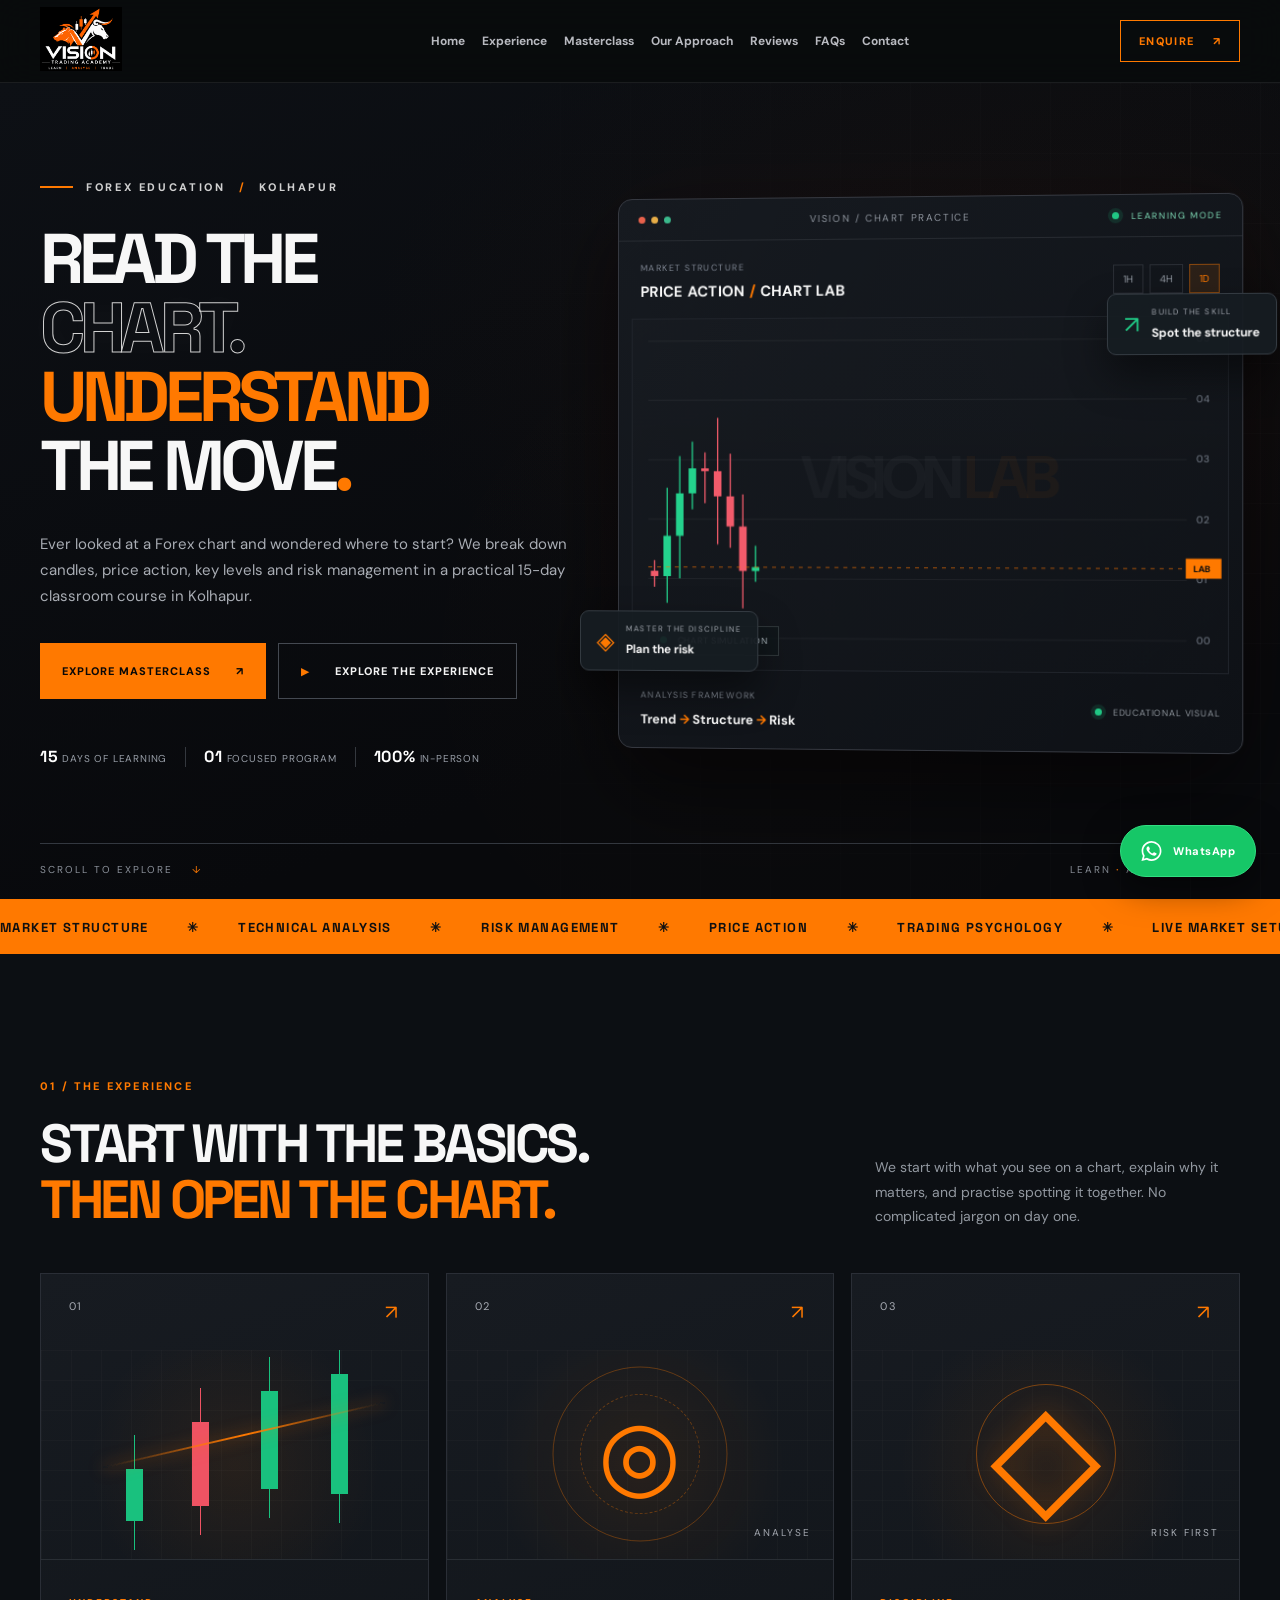
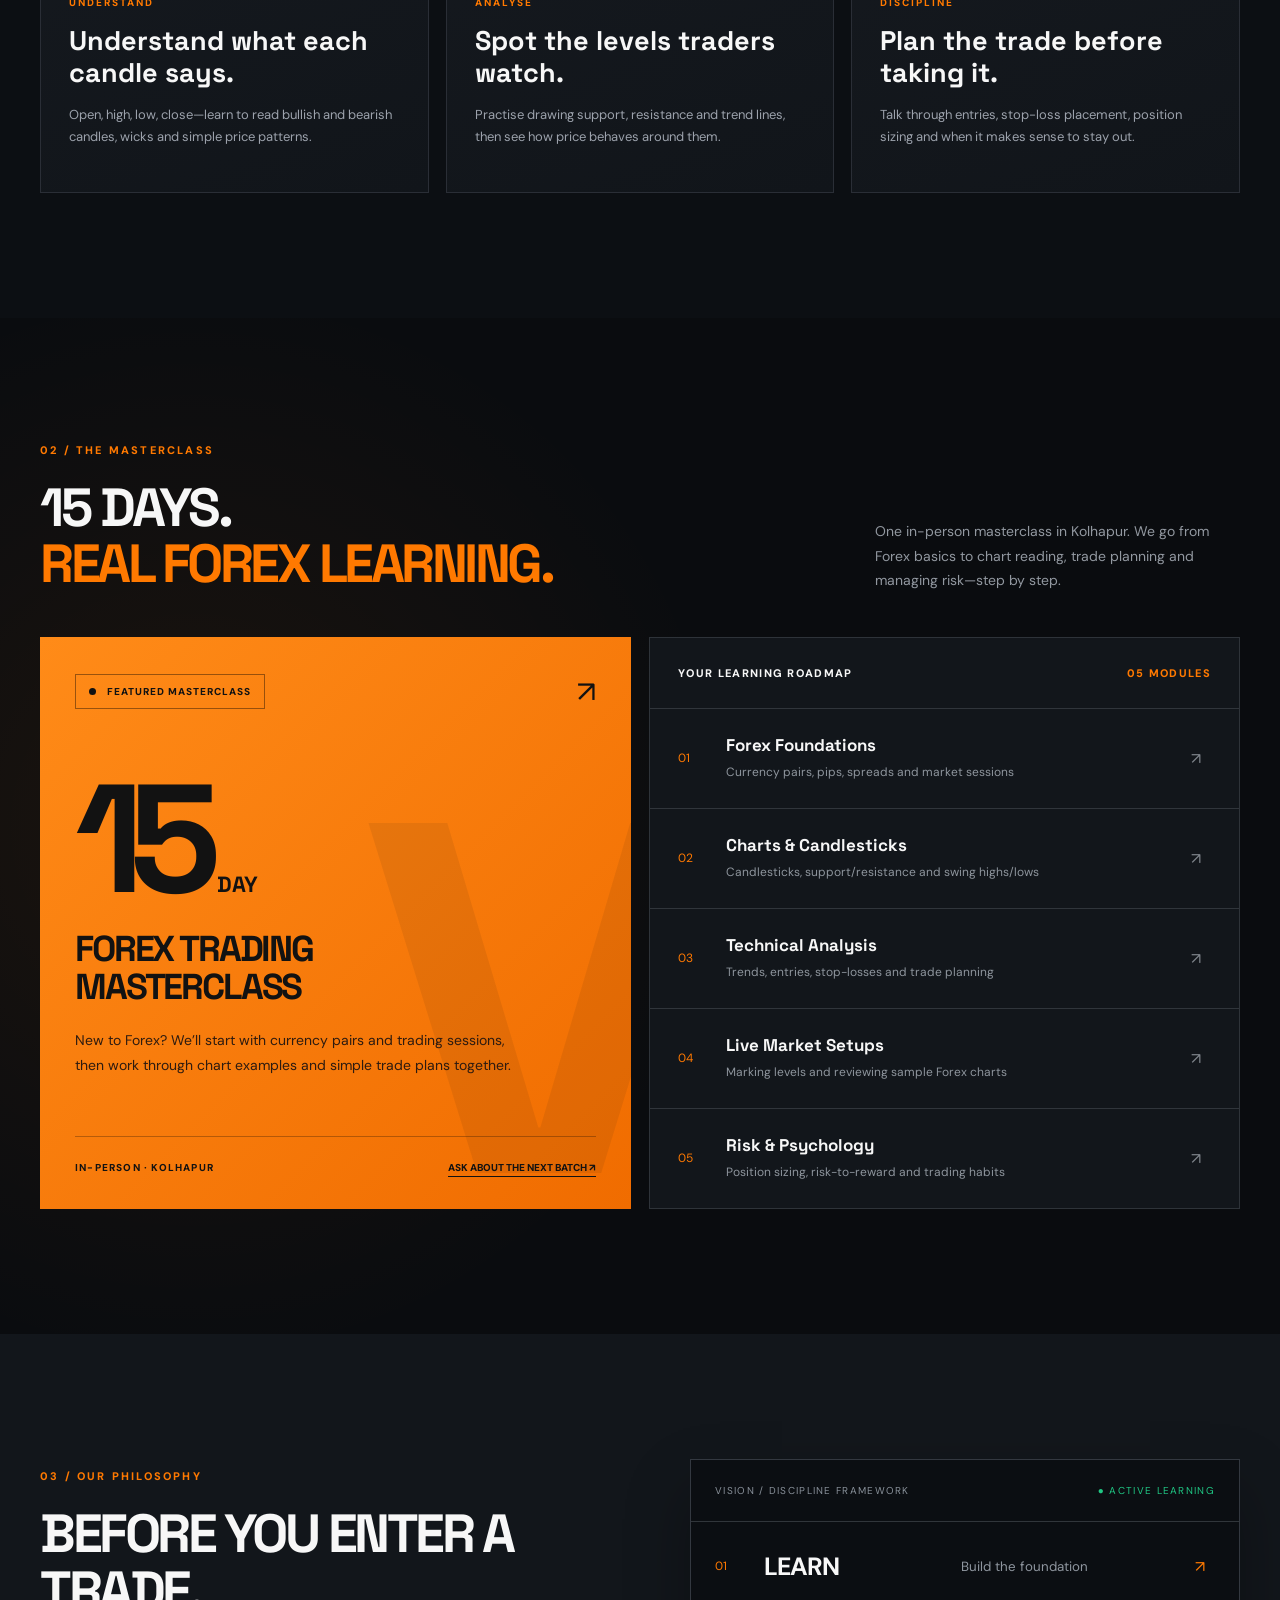
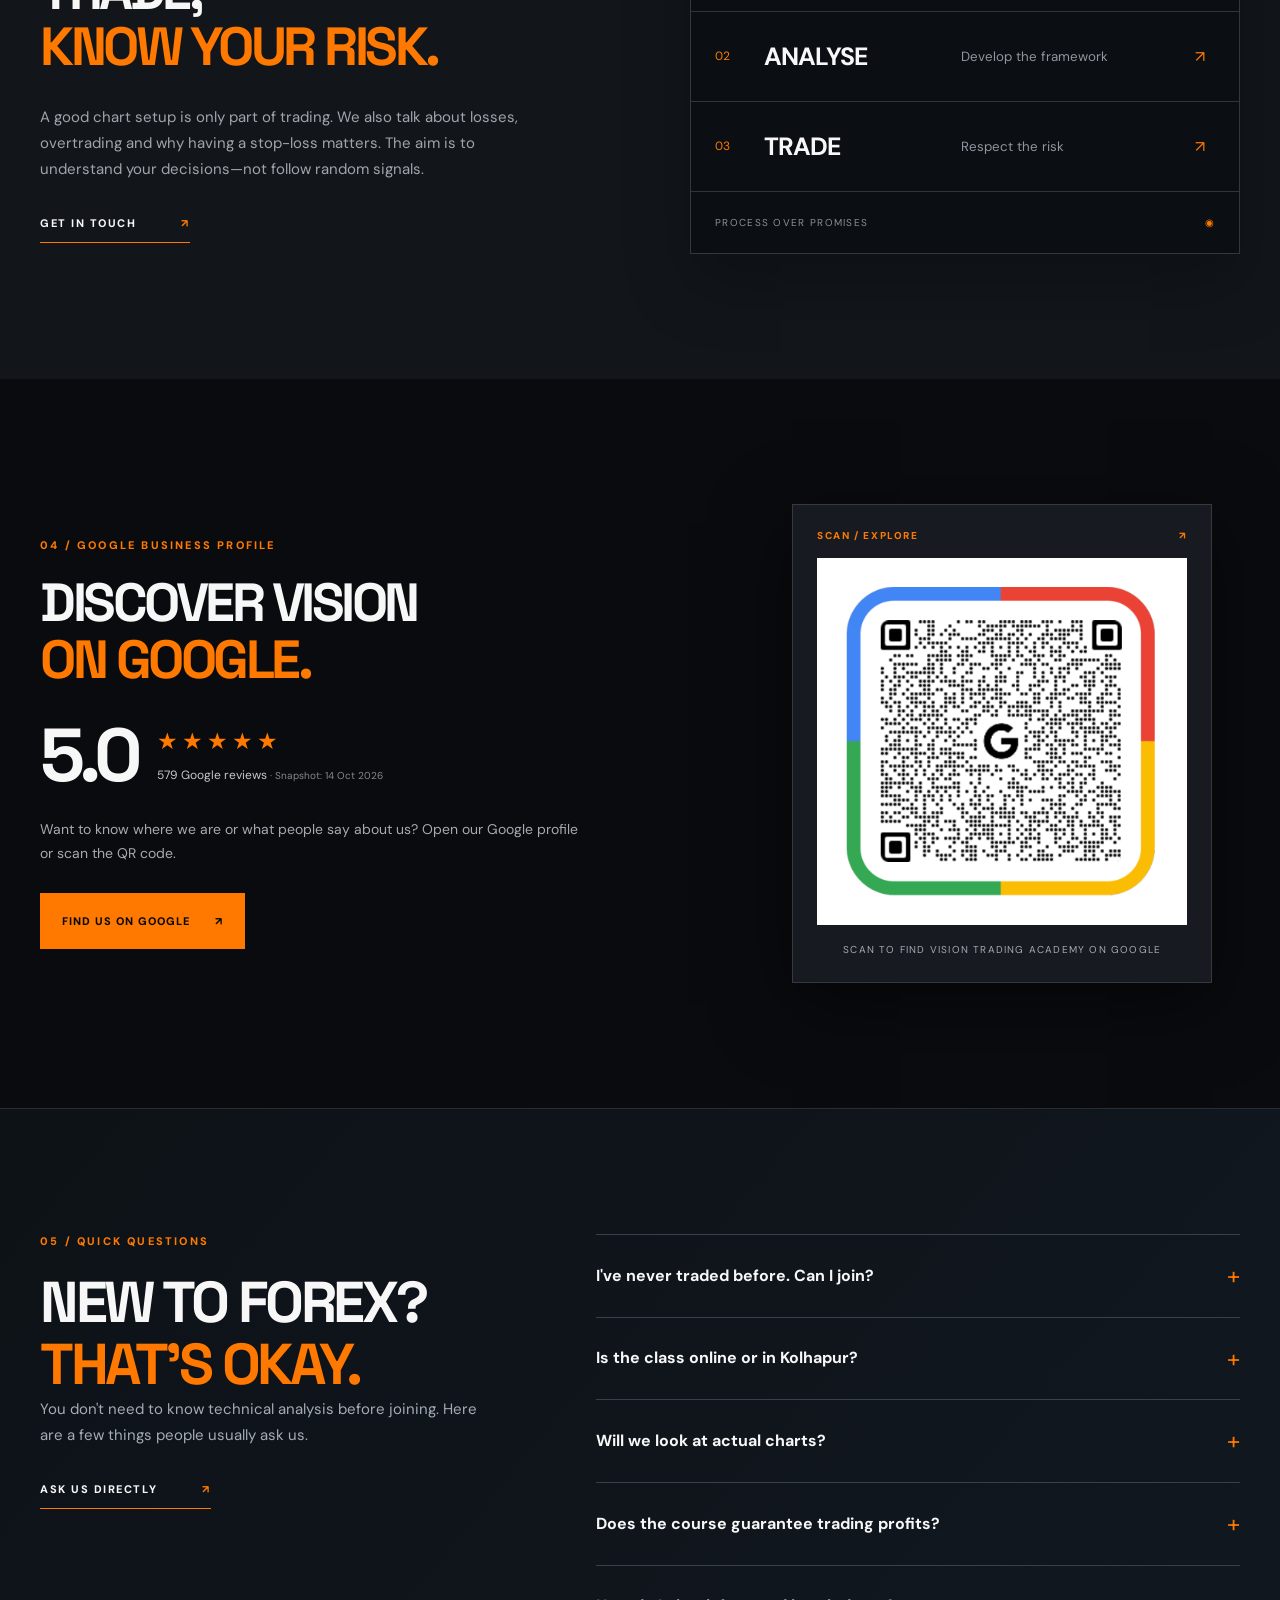
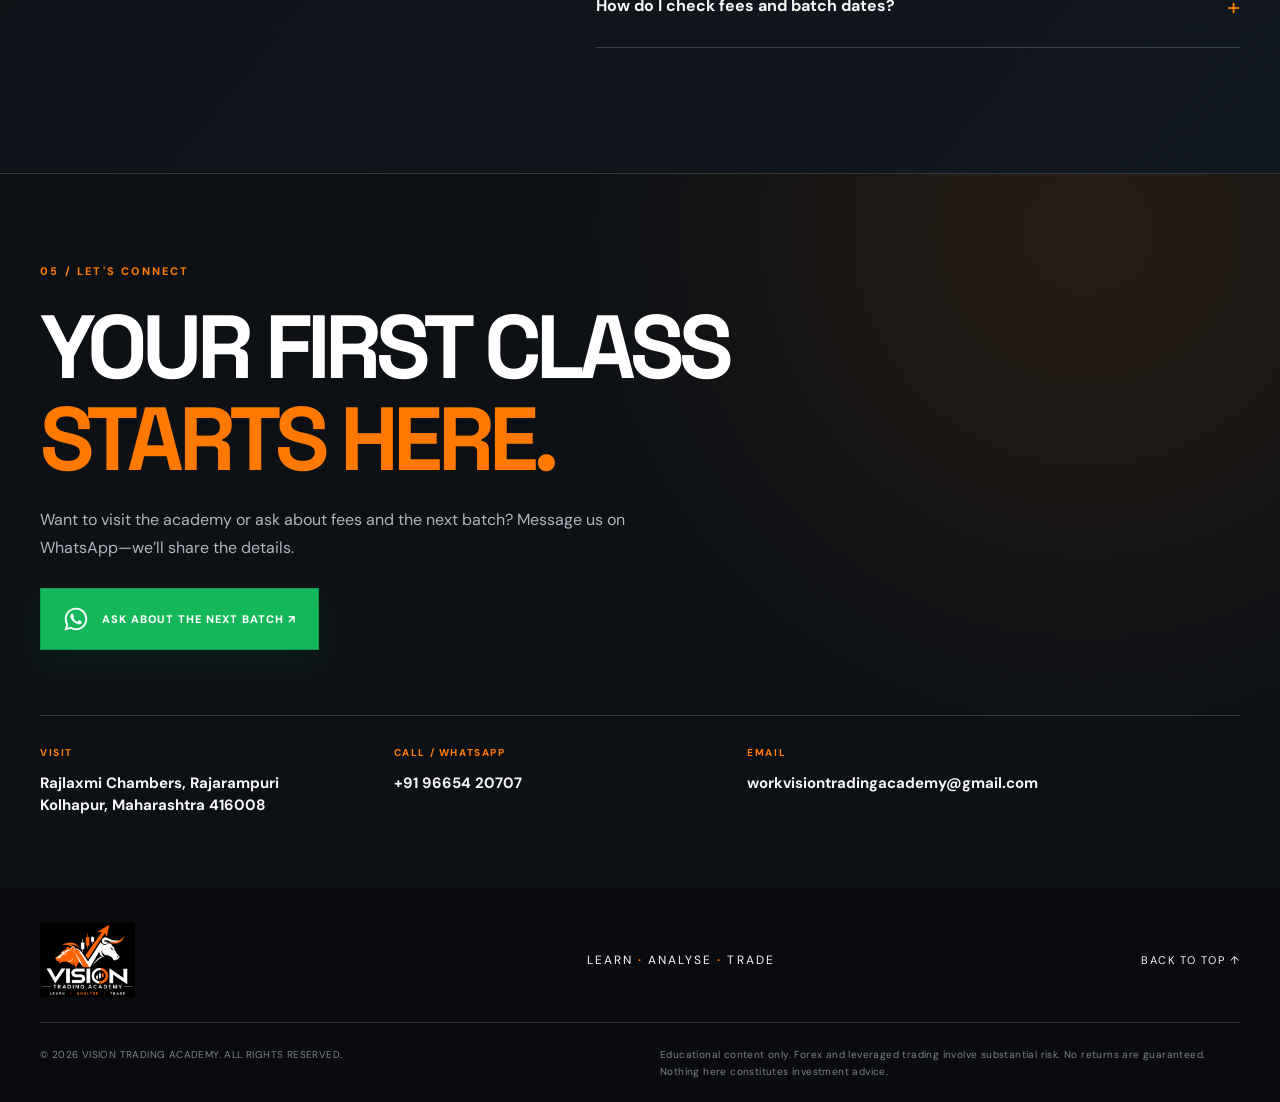
==== commit 48e7dc3d: "Add files via upload" ====
--- a/index.html
+++ b/index.html
@@ -1,12 +1,21 @@
-<!doctype html>
-<html lang="en"><head><meta charset="utf-8"><meta name="viewport" content="width=device-width, initial-scale=1"><meta name="theme-color" content="#080a0d"><meta name="description" content="Vision Trading Academy offers in-person 15-Day Forex Trading Masterclasses in Kolhapur, Maharashtra. Learn chart reading, technical analysis and risk management."><title>Vision Trading Academy | Learn the Market. Trade with a Plan.</title><meta property="og:title" content="Vision Trading Academy | Forex Education in Kolhapur"><meta property="og:description" content="15-Day in-person Forex Trading Masterclass. Learn, Analyse, Trade."><meta property="og:image" content="assets/vision-logo.png"><link rel="icon" href="assets/favicon.png"><link rel="preconnect" href="https://fonts.googleapis.com"><link rel="preconnect" href="https://fonts.gstatic.com" crossorigin><link href="https://fonts.googleapis.com/css2?family=DM+Sans:wght@400;500;600;700;800&family=Space+Grotesk:wght@400;500;600;700&display=swap" rel="stylesheet"><link rel="stylesheet" href="assets/style.css"><script type="application/ld+json">{"@context":"https://schema.org","@type":"EducationalOrganization","name":"Vision Trading Academy","description":"In-person Forex trading education and 15-day trading masterclass in Kolhapur","telephone":"+91 96654 20707","email":"workvisiontradingacademy@gmail.com","address":{"@type":"PostalAddress","streetAddress":"Rajlaxmi Chambers, Rajarampuri","addressLocality":"Kolhapur","addressRegion":"Maharashtra","postalCode":"416008","addressCountry":"IN"}}</script></head>
-<body><div class="progress" id="progress"></div><header class="site-header"><div class="nav-wrap shell"><a href="#home" class="brand" aria-label="Vision Trading Academy home"><img src="assets/vision-logo-header.png" alt="Vision Trading Academy logo"></a><nav class="nav-links" id="navLinks" aria-label="Main navigation"><a href="#home">Home</a><a href="#experience">Experience</a><a href="#masterclass">Masterclass</a><a href="#approach">Our Approach</a><a href="#reviews">Reviews</a><a href="#contact">Contact</a></nav><div class="nav-right"><span class="location-chip"><span class="signal"></span> KOLHAPUR, INDIA</span><a class="nav-cta" href="https://wa.me/919665420707?text=Hi%20Vision%20Trading%20Academy%2C%20I%20would%20like%20to%20know%20about%20the%2015-Day%20Masterclass" target="_blank" rel="noopener">ENQUIRE <span>↗</span></a><button class="menu-toggle" id="menuToggle" aria-label="Open navigation" aria-expanded="false">☰</button></div></div></header>
-<main><section class="hero" id="home"><div class="hero-noise"></div><div class="shell hero-grid"><div class="hero-content"><div class="eyebrow"><span class="eyebrow-line"></span> FOREX EDUCATION <span class="eyebrow-sep">/</span> KOLHAPUR</div><h1>READ THE<br><span class="outline-type">MARKET.</span><br><span class="orange">OWN YOUR</span><br>PROCESS<span class="orange">.</span></h1><p class="hero-lead">The market moves fast. Learn to read it with clarity. Build your foundation in chart analysis, market structure and risk management—one focused masterclass at a time.</p><div class="hero-actions"><a class="btn btn-orange" href="#masterclass">EXPLORE MASTERCLASS <span>↗</span></a><a class="btn btn-ghost" href="#experience"><span class="play-icon">▶</span> EXPLORE THE EXPERIENCE</a></div><div class="hero-proof"><span><b>15</b> DAYS OF LEARNING</span><i></i><span><b>01</b> FOCUSED PROGRAM</span><i></i><span><b>100%</b> IN-PERSON</span></div></div><div class="terminal" aria-label="Animated illustrative trading chart"><div class="terminal-top"><div class="terminal-dots"><i></i><i></i><i></i></div><span>VISION / MARKET LAB</span><span class="terminal-tag"><span class="signal"></span> LEARNING MODE</span></div><div class="terminal-toolbar"><div><small>MARKET STRUCTURE</small><strong>PRICE ACTION <span class="orange">/</span> CHART LAB</strong></div><div class="terminal-pills"><span>1H</span><span>4H</span><span class="active">1D</span></div></div><div class="chart-stage"><canvas id="marketChart" aria-label="Decorative animated red and green candlestick chart"></canvas><div class="chart-watermark">VISION <span>LAB</span></div><div class="chart-pill"><span class="signal"></span> CHART SIMULATION</div></div><div class="terminal-bottom"><div><span class="terminal-label">ANALYSIS FRAMEWORK</span><strong>Trend <span class="orange">→</span> Structure <span class="orange">→</span> Risk</strong></div><div class="terminal-bottom-right"><span class="green-dot"></span> EDUCATIONAL VISUAL</div></div><div class="floating-insight insight-one"><span class="insight-icon">↗</span><div><small>BUILD THE SKILL</small><strong>Spot the structure</strong></div></div><div class="floating-insight insight-two"><span class="insight-icon orange-icon">◈</span><div><small>MASTER THE DISCIPLINE</small><strong>Plan the risk</strong></div></div></div></div><div class="hero-bottom shell"><span>SCROLL TO EXPLORE <span class="down-arrow">↓</span></span><span>LEARN <b>·</b> ANALYSE <b>·</b> TRADE</span></div></section>
-<div class="ticker" aria-label="Learning topics"><div class="ticker-track" aria-hidden="true"><span>MARKET STRUCTURE <b>✳</b> TECHNICAL ANALYSIS <b>✳</b> RISK MANAGEMENT <b>✳</b> PRICE ACTION <b>✳</b> TRADING PSYCHOLOGY <b>✳</b> LIVE MARKET SETUPS <b>✳</b> MARKET STRUCTURE <b>✳</b> TECHNICAL ANALYSIS <b>✳</b> RISK MANAGEMENT <b>✳</b> PRICE ACTION <b>✳</b> TRADING PSYCHOLOGY <b>✳</b> LIVE MARKET SETUPS <b>✳</b></span></div></div>
-<section class="section experience" id="experience"><div class="shell"><div class="section-head reveal"><div><span class="section-index">01 / THE EXPERIENCE</span><h2>NOT JUST THEORY.<br><span>REAL MARKET THINKING.</span></h2></div><p>Our teaching approach connects chart concepts with practical analysis, so you can learn to think systematically instead of chasing signals.</p></div><div class="experience-grid"><article class="experience-card reveal"><div class="card-number">01 <span>↗</span></div><div class="card-art art-structure"><span class="art-line l1"></span><span class="art-line l2"></span><span class="art-line l3"></span><span class="art-line l4"></span><span class="art-cross"></span></div><div class="card-copy"><span class="card-tag">UNDERSTAND</span><h3>Read the chart,<br>not the noise.</h3><p>Learn candlesticks, key levels, market structure and price action with practical examples.</p></div></article><article class="experience-card reveal"><div class="card-number">02 <span>↗</span></div><div class="card-art art-analysis"><div class="orbit orbit-1"></div><div class="orbit orbit-2"></div><div class="orbit-core">◎</div><div class="orbit-label">ANALYSE</div></div><div class="card-copy"><span class="card-tag">ANALYSE</span><h3>Build a clear<br>market framework.</h3><p>Explore trend analysis, setups and structured decision-making without guesswork.</p></div></article><article class="experience-card reveal"><div class="card-number">03 <span>↗</span></div><div class="card-art art-risk"><div class="risk-shield">◇</div><span class="risk-ring"></span><span class="risk-caption">RISK FIRST</span></div><div class="card-copy"><span class="card-tag">DISCIPLINE</span><h3>Protect your<br>trading process.</h3><p>Focus on risk management, psychology and developing repeatable habits.</p></div></article></div></div></section>
-<section class="section program" id="masterclass"><div class="shell"><div class="section-head reveal"><div><span class="section-index">02 / THE MASTERCLASS</span><h2>ONE PROGRAM.<br><span>BUILT WITH PURPOSE.</span></h2></div><p>A focused 15-day, in-person learning journey in Kolhapur—from Forex fundamentals to practical chart analysis.</p></div><div class="program-layout"><div class="program-main reveal"><div class="program-top"><span class="program-badge"><span class="signal"></span> FEATURED MASTERCLASS</span><span class="program-arrow">↗</span></div><div class="program-body"><div class="giant-number">15<span>DAY</span></div><h3>FOREX TRADING<br>MASTERCLASS</h3><p>From first chart to a structured trading plan. Learn the foundations, practise analysis and understand the importance of disciplined risk management.</p></div><div class="program-foot"><span>IN-PERSON · KOLHAPUR</span><a href="https://wa.me/919665420707?text=Hi%20Vision%20Trading%20Academy%2C%20please%20share%20the%20fees%20and%20next%20batch%20for%20the%2015-Day%20Masterclass" target="_blank" rel="noopener">ASK ABOUT THE NEXT BATCH ↗</a></div></div><div class="syllabus reveal"><div class="syllabus-title">YOUR LEARNING ROADMAP <span>05 MODULES</span></div><div class="module"><span>01</span><div><h4>Forex Foundations</h4><p>Market basics, pairs and trading sessions</p></div><b>↗</b></div><div class="module"><span>02</span><div><h4>Charts & Candlesticks</h4><p>Price action, levels and market structure</p></div><b>↗</b></div><div class="module"><span>03</span><div><h4>Technical Analysis</h4><p>Trends, setups and structured planning</p></div><b>↗</b></div><div class="module"><span>04</span><div><h4>Live Market Setups</h4><p>Guided chart study and practical examples</p></div><b>↗</b></div><div class="module"><span>05</span><div><h4>Risk & Psychology</h4><p>Risk control, discipline and trade review</p></div><b>↗</b></div></div></div></div></section>
-<section class="section philosophy" id="approach"><div class="shell philosophy-grid"><div class="reveal"><span class="section-index">03 / OUR PHILOSOPHY</span><h2>NO HYPE.<br>NO SHORTCUTS.<br><span>JUST THE WORK.</span></h2><p>Trading education should build understanding, not unrealistic expectations. Our focus is a repeatable process: learn, analyse and manage risk.</p><a href="#contact" class="text-action">GET IN TOUCH <span>↗</span></a></div><div class="philosophy-board reveal"><div class="board-header"><span>VISION / DISCIPLINE FRAMEWORK</span><span>● ACTIVE LEARNING</span></div><div class="board-row"><span>01</span><strong>LEARN</strong><small>Build the foundation</small><i>↗</i></div><div class="board-row"><span>02</span><strong>ANALYSE</strong><small>Develop the framework</small><i>↗</i></div><div class="board-row"><span>03</span><strong>TRADE</strong><small>Respect the risk</small><i>↗</i></div><div class="board-footer">PROCESS OVER PROMISES <span>◉</span></div></div></div></section>
-<section class="section reviews" id="reviews"><div class="shell reviews-grid"><div class="reviews-copy reveal"><span class="section-index">04 / GOOGLE BUSINESS PROFILE</span><h2>DISCOVER VISION<br><span>ON GOOGLE.</span></h2><div class="rating"><strong>5.0</strong><div><div class="stars">★★★★★</div><span>579 Google reviews <small>· Snapshot: 14 Oct 2026</small></span></div></div><p>See our business profile, directions and student feedback. The rating shown is a dated snapshot and may change.</p><a class="btn btn-orange" href="https://www.google.com/maps/search/?api=1&amp;query=Vision+Trading+Academy+Rajarampuri+Kolhapur" target="_blank" rel="noopener">FIND US ON GOOGLE <span>↗</span></a></div><div class="qr-shell reveal"><div class="qr-heading"><span>SCAN / EXPLORE</span><span>↗</span></div><div class="qr-image"><img src="assets/google-business-qr.png" alt="Vision Trading Academy Google Business Profile QR code" loading="lazy"></div><p>SCAN TO FIND VISION TRADING ACADEMY ON GOOGLE</p></div></div></section>
-<section class="contact-section" id="contact"><div class="shell"><div class="contact-heading reveal"><span class="section-index">05 / LET'S CONNECT</span><h2>READY TO <span>START?</span></h2><p>Your next step starts with a conversation. Ask us about the next 15-Day Masterclass batch.</p><a class="btn btn-dark" href="https://wa.me/919665420707?text=Hi%20Vision%20Trading%20Academy%2C%20I%20want%20details%20about%20the%20next%20batch" target="_blank" rel="noopener">MESSAGE US ON WHATSAPP <span>↗</span></a></div><div class="contact-details"><div><span>VISIT</span><strong>Rajlaxmi Chambers, Rajarampuri<br>Kolhapur, Maharashtra 416008</strong></div><div><span>CALL / WHATSAPP</span><a href="tel:+919665420707">+91 96654 20707</a></div><div><span>EMAIL</span><a href="mailto:workvisiontradingacademy@gmail.com">workvisiontradingacademy@gmail.com</a></div></div></div></section></main>
-<footer><div class="shell footer-top"><img src="assets/vision-logo-header.png" alt="Vision Trading Academy"><span>LEARN <b>·</b> ANALYSE <b>·</b> TRADE</span><a href="#home">BACK TO TOP ↑</a></div><div class="shell footer-bottom"><span>© 2026 VISION TRADING ACADEMY. ALL RIGHTS RESERVED.</span><span>Educational content only. Forex and leveraged trading involve substantial risk. No returns are guaranteed. Nothing here constitutes investment advice.</span></div></footer>
-<a class="whatsapp" href="https://wa.me/919665420707?text=Hi%20Vision%20Trading%20Academy%2C%20I%20want%20course%20details" target="_blank" rel="noopener" aria-label="Chat on WhatsApp"><svg viewBox="0 0 32 32" aria-hidden="true"><path fill="currentColor" d="M16 .8A15.2 15.2 0 0 0 3 24l-2 7 7.2-1.9A15.2 15.2 0 1 0 16 .8Zm0 27.5a12.2 12.2 0 0 1-6.2-1.7l-.4-.2-4.3 1.1 1.2-4.2-.3-.4a12.2 12.2 0 1 1 10 5.4Zm6.7-9.2c-.4-.2-2.2-1.1-2.6-1.2-.3-.1-.6-.2-.8.2s-1 1.2-1.2 1.4c-.2.2-.4.3-.8.1-.4-.2-1.6-.6-3-1.9-1.1-1-1.9-2.2-2.1-2.6-.2-.4 0-.6.2-.8l.6-.7.4-.6c.1-.2 0-.5 0-.7l-1.2-2.8c-.3-.7-.6-.6-.8-.6h-.7c-.3 0-.7.1-1 .5s-1.3 1.3-1.3 3.1 1.4 3.7c.2.5 2.6 4.1 6.2 5.6 3.7 1.4 3.7 1 4.4.9.7-.1 2.2-.9 2.5-1.8.3-.9.3-1.7.2-1.8-.1-.1-.3-.2-.7-.4Z"/></svg><span>CHAT WITH US</span></a><script src="assets/script.js" defer></script></body></html>
+<!DOCTYPE html>
+
+<html lang="en"><head><meta charset="utf-8"/><meta content="width=device-width, initial-scale=1" name="viewport"/><meta content="#080a0d" name="theme-color"/><meta content="Vision Trading Academy offers in-person 15-Day Forex Trading Masterclasses in Kolhapur, Maharashtra. Learn chart reading, technical analysis and risk management." name="description"/><title>Vision Trading Academy | Learn the Market. Trade with a Plan.</title><meta content="Vision Trading Academy | Forex Education in Kolhapur" property="og:title"/><meta content="15-Day in-person Forex Trading Masterclass. Learn, Analyse, Trade." property="og:description"/><meta content="assets/vision-logo.png" property="og:image"/><link href="assets/favicon.png" rel="icon"/><link href="https://fonts.googleapis.com" rel="preconnect"/><link crossorigin="" href="https://fonts.gstatic.com" rel="preconnect"/><link href="https://fonts.googleapis.com/css2?family=DM+Sans:wght@400;500;600;700;800&amp;family=Space+Grotesk:wght@400;500;600;700&amp;display=swap" rel="stylesheet"/><link href="assets/style.css" rel="stylesheet"/><script type="application/ld+json">{"@context":"https://schema.org","@type":"EducationalOrganization","name":"Vision Trading Academy","description":"In-person Forex trading education and 15-day trading masterclass in Kolhapur","telephone":"+91 96654 20707","email":"workvisiontradingacademy@gmail.com","address":{"@type":"PostalAddress","streetAddress":"Rajlaxmi Chambers, Rajarampuri","addressLocality":"Kolhapur","addressRegion":"Maharashtra","postalCode":"416008","addressCountry":"IN"}}</script></head>
+<body><div class="progress" id="progress"></div><header class="site-header"><div class="nav-wrap shell"><a aria-label="Vision Trading Academy home" class="brand" href="#home"><img alt="Vision Trading Academy logo" src="assets/vision-logo-header.png"/></a><nav aria-label="Main navigation" class="nav-links" id="navLinks"><a href="#home">Home</a><a href="#experience">Experience</a><a href="#masterclass">Masterclass</a><a href="#approach">Our Approach</a><a href="#reviews">Reviews</a><a href="#questions">FAQs</a><a href="#contact">Contact</a></nav><div class="nav-right"><span class="location-chip"><span class="signal"></span> KOLHAPUR, INDIA</span><a class="nav-cta" href="https://wa.me/919665420707?text=Hi%20Vision%20Trading%20Academy%2C%20I%20would%20like%20to%20know%20about%20the%2015-Day%20Masterclass" rel="noopener" target="_blank">ENQUIRE <span>↗</span></a><button aria-expanded="false" aria-label="Open navigation" class="menu-toggle" id="menuToggle">☰</button></div></div></header>
+<main><section class="hero" id="home"><div class="hero-noise"></div><div class="shell hero-grid"><div class="hero-content"><div class="eyebrow"><span class="eyebrow-line"></span> FOREX EDUCATION <span class="eyebrow-sep">/</span> KOLHAPUR</div><h1>READ THE<br/><span class="outline-type">CHART.</span><br/><span class="orange">UNDERSTAND</span><br/>THE MOVE<span class="orange">.</span></h1><p class="hero-lead">Ever looked at a Forex chart and wondered where to start? We break down candles, price action, key levels and risk management in a practical 15-day classroom course in Kolhapur.</p><div class="hero-actions"><a class="btn btn-orange" href="#masterclass">EXPLORE MASTERCLASS <span>↗</span></a><a class="btn btn-ghost" href="#experience"><span class="play-icon">▶</span> EXPLORE THE EXPERIENCE</a></div><div class="hero-proof"><span><b>15</b> DAYS OF LEARNING</span><i></i><span><b>01</b> FOCUSED PROGRAM</span><i></i><span><b>100%</b> IN-PERSON</span></div></div><div aria-label="Animated illustrative trading chart" class="terminal"><div class="terminal-top"><div class="terminal-dots"><i></i><i></i><i></i></div><span>VISION / CHART PRACTICE</span><span class="terminal-tag"><span class="signal"></span> LEARNING MODE</span></div><div class="terminal-toolbar"><div><small>MARKET STRUCTURE</small><strong>PRICE ACTION <span class="orange">/</span> CHART LAB</strong></div><div class="terminal-pills"><span>1H</span><span>4H</span><span class="active">1D</span></div></div><div class="chart-stage"><canvas aria-label="Decorative animated red and green candlestick chart" id="marketChart"></canvas><div class="chart-watermark">VISION <span>LAB</span></div><div class="chart-pill"><span class="signal"></span> CHART SIMULATION</div></div><div class="terminal-bottom"><div><span class="terminal-label">ANALYSIS FRAMEWORK</span><strong>Trend <span class="orange">→</span> Structure <span class="orange">→</span> Risk</strong></div><div class="terminal-bottom-right"><span class="green-dot"></span> EDUCATIONAL VISUAL</div></div><div class="floating-insight insight-one"><span class="insight-icon">↗</span><div><small>BUILD THE SKILL</small><strong>Spot the structure</strong></div></div><div class="floating-insight insight-two"><span class="insight-icon orange-icon">◈</span><div><small>MASTER THE DISCIPLINE</small><strong>Plan the risk</strong></div></div></div></div><div class="hero-bottom shell"><span>SCROLL TO EXPLORE <span class="down-arrow">↓</span></span><span>LEARN <b>·</b> ANALYSE <b>·</b> TRADE</span></div></section>
+<div aria-label="Learning topics" class="ticker"><div aria-hidden="true" class="ticker-track"><span>MARKET STRUCTURE <b>✳</b> TECHNICAL ANALYSIS <b>✳</b> RISK MANAGEMENT <b>✳</b> PRICE ACTION <b>✳</b> TRADING PSYCHOLOGY <b>✳</b> LIVE MARKET SETUPS <b>✳</b> MARKET STRUCTURE <b>✳</b> TECHNICAL ANALYSIS <b>✳</b> RISK MANAGEMENT <b>✳</b> PRICE ACTION <b>✳</b> TRADING PSYCHOLOGY <b>✳</b> LIVE MARKET SETUPS <b>✳</b></span></div></div>
+<section class="section experience" id="experience"><div class="shell"><div class="section-head reveal"><div><span class="section-index">01 / THE EXPERIENCE</span><h2>START WITH THE BASICS.<br/><span>THEN OPEN THE CHART.</span></h2></div><p>We start with what you see on a chart, explain why it matters, and practise spotting it together. No complicated jargon on day one.</p></div><div class="experience-grid"><article class="experience-card reveal"><div class="card-number">01 <span>↗</span></div><div class="card-art art-structure"><span class="art-line l1"></span><span class="art-line l2"></span><span class="art-line l3"></span><span class="art-line l4"></span><span class="art-cross"></span></div><div class="card-copy"><span class="card-tag">UNDERSTAND</span><h3>Understand what each candle says.</h3><p>Open, high, low, close—learn to read bullish and bearish candles, wicks and simple price patterns.</p></div></article><article class="experience-card reveal"><div class="card-number">02 <span>↗</span></div><div class="card-art art-analysis"><div class="orbit orbit-1"></div><div class="orbit orbit-2"></div><div class="orbit-core">◎</div><div class="orbit-label">ANALYSE</div></div><div class="card-copy"><span class="card-tag">ANALYSE</span><h3>Spot the levels traders watch.</h3><p>Practise drawing support, resistance and trend lines, then see how price behaves around them.</p></div></article><article class="experience-card reveal"><div class="card-number">03 <span>↗</span></div><div class="card-art art-risk"><div class="risk-shield">◇</div><span class="risk-ring"></span><span class="risk-caption">RISK FIRST</span></div><div class="card-copy"><span class="card-tag">DISCIPLINE</span><h3>Plan the trade before taking it.</h3><p>Talk through entries, stop-loss placement, position sizing and when it makes sense to stay out.</p></div></article></div></div></section>
+<section class="section program" id="masterclass"><div class="shell"><div class="section-head reveal"><div><span class="section-index">02 / THE MASTERCLASS</span><h2>15 DAYS.<br/><span>REAL FOREX LEARNING.</span></h2></div><p>One in-person masterclass in Kolhapur. We go from Forex basics to chart reading, trade planning and managing risk—step by step.</p></div><div class="program-layout"><div class="program-main reveal"><div class="program-top"><span class="program-badge"><span class="signal"></span> FEATURED MASTERCLASS</span><span class="program-arrow">↗</span></div><div class="program-body"><div class="giant-number">15<span>DAY</span></div><h3>FOREX TRADING<br/>MASTERCLASS</h3><p>New to Forex? We’ll start with currency pairs and trading sessions, then work through chart examples and simple trade plans together.</p></div><div class="program-foot"><span>IN-PERSON · KOLHAPUR</span><a href="https://wa.me/919665420707?text=Hi%20Vision%20Trading%20Academy%2C%20please%20share%20the%20fees%20and%20next%20batch%20for%20the%2015-Day%20Masterclass" rel="noopener" target="_blank">ASK ABOUT THE NEXT BATCH ↗</a></div></div><div class="syllabus reveal"><div class="syllabus-title">YOUR LEARNING ROADMAP <span>05 MODULES</span></div><div class="module"><span>01</span><div><h4>Forex Foundations</h4><p>Currency pairs, pips, spreads and market sessions</p></div><b>↗</b></div><div class="module"><span>02</span><div><h4>Charts &amp; Candlesticks</h4><p>Candlesticks, support/resistance and swing highs/lows</p></div><b>↗</b></div><div class="module"><span>03</span><div><h4>Technical Analysis</h4><p>Trends, entries, stop-losses and trade planning</p></div><b>↗</b></div><div class="module"><span>04</span><div><h4>Live Market Setups</h4><p>Marking levels and reviewing sample Forex charts</p></div><b>↗</b></div><div class="module"><span>05</span><div><h4>Risk &amp; Psychology</h4><p>Position sizing, risk-to-reward and trading habits</p></div><b>↗</b></div></div></div></div></section>
+<section class="section philosophy" id="approach"><div class="shell philosophy-grid"><div class="reveal"><span class="section-index">03 / OUR PHILOSOPHY</span><h2>BEFORE YOU ENTER A TRADE,<br/><span>KNOW YOUR RISK.</span></h2><p>A good chart setup is only part of trading. We also talk about losses, overtrading and why having a stop-loss matters. The aim is to understand your decisions—not follow random signals.</p><a class="text-action" href="#contact">GET IN TOUCH <span>↗</span></a></div><div class="philosophy-board reveal"><div class="board-header"><span>VISION / DISCIPLINE FRAMEWORK</span><span>● ACTIVE LEARNING</span></div><div class="board-row"><span>01</span><strong>LEARN</strong><small>Build the foundation</small><i>↗</i></div><div class="board-row"><span>02</span><strong>ANALYSE</strong><small>Develop the framework</small><i>↗</i></div><div class="board-row"><span>03</span><strong>TRADE</strong><small>Respect the risk</small><i>↗</i></div><div class="board-footer">PROCESS OVER PROMISES <span>◉</span></div></div></div></section>
+<section class="section reviews" id="reviews"><div class="shell reviews-grid"><div class="reviews-copy reveal"><span class="section-index">04 / GOOGLE BUSINESS PROFILE</span><h2>DISCOVER VISION<br/><span>ON GOOGLE.</span></h2><div class="rating"><strong>5.0</strong><div><div class="stars">★★★★★</div><span>579 Google reviews <small>· Snapshot: 14 Oct 2026</small></span></div></div><p>Want to know where we are or what people say about us? Open our Google profile or scan the QR code.</p><a class="btn btn-orange" href="https://www.google.com/maps/search/?api=1&amp;query=Vision+Trading+Academy+Rajarampuri+Kolhapur" rel="noopener" target="_blank">FIND US ON GOOGLE <span>↗</span></a></div><div class="qr-shell reveal"><div class="qr-heading"><span>SCAN / EXPLORE</span><span>↗</span></div><div class="qr-image"><img alt="Vision Trading Academy Google Business Profile QR code" loading="lazy" src="assets/google-business-qr.png"/></div><p>SCAN TO FIND VISION TRADING ACADEMY ON GOOGLE</p></div></div></section>
+<section class="section questions" id="questions"><div class="shell questions-grid">
+<div class="reveal"><span class="section-index">05 / QUICK QUESTIONS</span><h2>NEW TO FOREX?<br/><span>THAT'S OKAY.</span></h2><p>You don't need to know technical analysis before joining. Here are a few things people usually ask us.</p><a class="text-action" href="https://wa.me/919665420707?text=Hi%20Vision%20Trading%20Academy%2C%20I%20have%20a%20question%20about%20the%20Forex%20class." rel="noopener" target="_blank">ASK US DIRECTLY <span>↗</span></a></div>
+<div class="faq-list reveal">
+<details><summary>I've never traded before. Can I join?<span>+</span></summary><p>Yes. We begin with Forex basics—currency pairs, pips, market sessions and how to read a candlestick chart.</p></details>
+<details><summary>Is the class online or in Kolhapur?<span>+</span></summary><p>Classes are in person at our academy in Rajarampuri, Kolhapur. We do not currently offer online classes.</p></details>
+<details><summary>Will we look at actual charts?<span>+</span></summary><p>Yes. Chart reading, support and resistance, price action and trade planning are part of the 15-day course.</p></details>
+<details><summary>Does the course guarantee trading profits?<span>+</span></summary><p>No. Trading carries risk. We focus on understanding markets, practising analysis and learning to manage risk.</p></details>
+<details><summary>How do I check fees and batch dates?<span>+</span></summary><p>Send us a WhatsApp message or call +91 96654 20707 for the latest batch information.</p></details>
+</div></div></section><section class="contact-section" id="contact"><div class="shell"><div class="contact-heading reveal"><span class="section-index">05 / LET'S CONNECT</span><h2>YOUR FIRST CLASS<br/><span>STARTS HERE.</span></h2><p>Want to visit the academy or ask about fees and the next batch? Message us on WhatsApp—we’ll share the details.</p><a aria-label="Ask about the next class on WhatsApp" class="btn btn-whatsapp" href="https://wa.me/919665420707?text=Hi%20Vision%20Trading%20Academy%2C%20I%20want%20details%20about%20the%20next%20batch" rel="noopener" target="_blank"><svg aria-hidden="true" class="wa-icon" focusable="false" viewbox="0 0 32 32"><path d="M16.02 2.1C8.4 2.1 2.2 8.27 2.2 15.88c0 2.45.64 4.83 1.85 6.93L2 30l7.38-1.94a13.8 13.8 0 0 0 6.64 1.7h.01c7.61 0 13.81-6.18 13.81-13.79 0-3.69-1.43-7.16-4.04-9.77A13.71 13.71 0 0 0 16.02 2.1Zm0 25.3a11.45 11.45 0 0 1-5.85-1.6l-.42-.25-4.36 1.14 1.17-4.25-.28-.44a11.44 11.44 0 0 1-1.75-6.12c0-6.33 5.16-11.48 11.5-11.48 3.07 0 5.96 1.2 8.13 3.37a11.4 11.4 0 0 1 3.37 8.12c0 6.34-5.16 11.5-11.51 11.5Zm6.31-8.6c-.34-.17-2.05-1.01-2.37-1.13-.32-.11-.55-.17-.79.17-.23.35-.9 1.13-1.1 1.36-.2.23-.4.26-.74.09-.34-.17-1.44-.53-2.74-1.7-1.01-.9-1.7-2.02-1.9-2.36-.2-.34-.02-.53.15-.7.16-.15.34-.4.51-.6.17-.2.23-.34.35-.57.11-.23.06-.43-.03-.6-.09-.17-.78-1.89-1.08-2.58-.28-.68-.57-.58-.78-.59h-.67c-.23 0-.6.09-.91.43-.32.34-1.2 1.17-1.2 2.86 0 1.69 1.23 3.32 1.4 3.55.17.23 2.42 3.69 5.86 5.17.82.35 1.46.56 1.96.71.82.26 1.56.22 2.15.13.66-.1 2.05-.84 2.34-1.66.29-.81.29-1.5.2-1.65-.09-.14-.32-.23-.66-.4Z" fill="currentColor"></path></svg><span>ASK ABOUT THE NEXT BATCH ↗</span></a></div><div class="contact-details"><div><span>VISIT</span><strong>Rajlaxmi Chambers, Rajarampuri<br/>Kolhapur, Maharashtra 416008</strong></div><div><span>CALL / WHATSAPP</span><a href="tel:+919665420707">+91 96654 20707</a></div><div><span>EMAIL</span><a href="mailto:workvisiontradingacademy@gmail.com">workvisiontradingacademy@gmail.com</a></div></div></div></section></main>
+<footer><div class="shell footer-top"><img alt="Vision Trading Academy" src="assets/vision-logo-header.png"/><span>LEARN <b>·</b> ANALYSE <b>·</b> TRADE</span><a href="#home">BACK TO TOP ↑</a></div><div class="shell footer-bottom"><span>© 2026 VISION TRADING ACADEMY. ALL RIGHTS RESERVED.</span><span>Educational content only. Forex and leveraged trading involve substantial risk. No returns are guaranteed. Nothing here constitutes investment advice.</span></div></footer>
+<a aria-label="Chat on WhatsApp" class="whatsapp" href="https://wa.me/919665420707?text=Hi%20Vision%20Trading%20Academy%2C%20I%20want%20course%20details" rel="noopener" target="_blank"><svg aria-hidden="true" class="wa-icon" focusable="false" viewbox="0 0 32 32"><path d="M16.02 2.1C8.4 2.1 2.2 8.27 2.2 15.88c0 2.45.64 4.83 1.85 6.93L2 30l7.38-1.94a13.8 13.8 0 0 0 6.64 1.7h.01c7.61 0 13.81-6.18 13.81-13.79 0-3.69-1.43-7.16-4.04-9.77A13.71 13.71 0 0 0 16.02 2.1Zm0 25.3a11.45 11.45 0 0 1-5.85-1.6l-.42-.25-4.36 1.14 1.17-4.25-.28-.44a11.44 11.44 0 0 1-1.75-6.12c0-6.33 5.16-11.48 11.5-11.48 3.07 0 5.96 1.2 8.13 3.37a11.4 11.4 0 0 1 3.37 8.12c0 6.34-5.16 11.5-11.51 11.5Zm6.31-8.6c-.34-.17-2.05-1.01-2.37-1.13-.32-.11-.55-.17-.79.17-.23.35-.9 1.13-1.1 1.36-.2.23-.4.26-.74.09-.34-.17-1.44-.53-2.74-1.7-1.01-.9-1.7-2.02-1.9-2.36-.2-.34-.02-.53.15-.7.16-.15.34-.4.51-.6.17-.2.23-.34.35-.57.11-.23.06-.43-.03-.6-.09-.17-.78-1.89-1.08-2.58-.28-.68-.57-.58-.78-.59h-.67c-.23 0-.6.09-.91.43-.32.34-1.2 1.17-1.2 2.86 0 1.69 1.23 3.32 1.4 3.55.17.23 2.42 3.69 5.86 5.17.82.35 1.46.56 1.96.71.82.26 1.56.22 2.15.13.66-.1 2.05-.84 2.34-1.66.29-.81.29-1.5.2-1.65-.09-.14-.32-.23-.66-.4Z" fill="currentColor"></path></svg><span>WhatsApp</span></a><script defer="" src="assets/script.js"></script></body></html>
--- a/assets/style.css
+++ b/assets/style.css
@@ -1,2 +1,38 @@
 :root{--bg:#090b0e;--panel:#11151a;--line:#272b31;--text:#f7f7f7;--muted:#9298a0;--orange:#ff7900;--green:#20c784;--red:#ed5364}*{box-sizing:border-box}html{scroll-behavior:smooth}body{margin:0;background:var(--bg);color:var(--text);font-family:'DM Sans',sans-serif;-webkit-font-smoothing:antialiased}a{color:inherit;text-decoration:none}button{font:inherit;cursor:pointer}h1,h2,h3,h4,p{margin:0}h1,h2,h3,h4{font-family:'Space Grotesk',sans-serif}p{line-height:1.75}::selection{background:var(--orange);color:#090909}.shell{width:min(1380px,calc(100% - 96px));margin:auto}.orange{color:var(--orange)}.progress{position:fixed;top:0;left:0;width:0;height:3px;background:var(--orange);z-index:100;box-shadow:0 0 15px #ff7900aa}.site-header{position:sticky;top:0;z-index:60;background:#090b0de8;backdrop-filter:blur(18px);border-bottom:1px solid #ffffff14}.nav-wrap{height:82px;display:flex;align-items:center;gap:35px;justify-content:space-between}.brand{display:block;flex:none}.brand img{width:180px;height:64px;object-fit:contain;object-position:left center}.nav-links{display:flex;gap:29px;align-items:center}.nav-links a{font-size:12px;font-weight:700;color:#b8bac0;transition:color .2s}.nav-links a:hover,.nav-links a.active{color:var(--orange)}.nav-right{display:flex;align-items:center;gap:20px}.location-chip{font-size:10px;letter-spacing:.13em;white-space:nowrap;color:#a8abb0}.signal,.green-dot{display:inline-block;width:7px;height:7px;border-radius:50%;background:var(--green);box-shadow:0 0 0 4px #20c78422;animation:pulse 2.5s ease-in-out infinite;margin-right:8px}.nav-cta{font-size:11px;letter-spacing:.12em;font-weight:800;border:1px solid var(--orange);color:var(--orange);padding:13px 18px;white-space:nowrap;transition:.25s}.nav-cta:hover{background:var(--orange);color:#000}.nav-cta span{margin-left:14px}.menu-toggle{display:none;background:transparent;color:#fff;border:0;font-size:25px}.hero{position:relative;overflow:hidden;background:radial-gradient(ellipse at 80% 30%,#2d180c42,transparent 45%),linear-gradient(160deg,#0d1015,#08090c 70%)}.hero:before{content:'';position:absolute;inset:0;pointer-events:none;background-image:linear-gradient(#ffffff04 1px,transparent 1px),linear-gradient(90deg,#ffffff04 1px,transparent 1px);background-size:70px 70px;mask-image:linear-gradient(to right,transparent 10%,#000)}.hero-noise{position:absolute;inset:0;pointer-events:none;opacity:.25;background:radial-gradient(circle at 60% 70%,#ff79000e,transparent 40%)}.hero-grid{display:grid;grid-template-columns: .92fr 1.08fr;gap:70px;align-items:center;min-height:760px;padding-top:86px;padding-bottom:65px}.hero-content{position:relative;z-index:2}.eyebrow{display:flex;align-items:center;gap:13px;font-size:11px;letter-spacing:.24em;font-weight:800;color:#d0d0d0;margin-bottom:31px}.eyebrow-line{height:2px;width:33px;background:var(--orange)}.eyebrow-sep{color:var(--orange)}h1{font-size:clamp(56px,5.6vw,94px);line-height:.98;letter-spacing:-.075em;font-weight:700}.outline-type{color:transparent;-webkit-text-stroke:1px #d2d2d2;text-shadow:0 0 25px #ffffff09}.hero-lead{max-width:540px;color:#a9adb4;font-size:15px;margin:30px 0 34px}.hero-actions{display:flex;align-items:center;gap:12px;flex-wrap:wrap}.btn{display:inline-flex;align-items:center;justify-content:space-between;gap:25px;min-height:56px;padding:17px 22px;font-size:11px;letter-spacing:.09em;font-weight:800;transition:transform .25s,box-shadow .25s,background .25s}.btn:hover{transform:translateY(-4px)}.btn-orange{background:var(--orange);color:#080808}.btn-orange:hover{box-shadow:0 12px 35px #ff79004a}.btn-ghost{border:1px solid #444951;color:#f4f4f4}.btn-ghost:hover{border-color:var(--orange)}.play-icon{font-size:10px;color:var(--orange)}.hero-proof{display:flex;align-items:center;gap:18px;flex-wrap:wrap;margin-top:47px}.hero-proof span{font-size:10px;letter-spacing:.08em;color:#999fa8}.hero-proof b{color:#fff;font-size:16px;font-family:'Space Grotesk',sans-serif}.hero-proof i{height:20px;width:1px;background:#34383e}.terminal{position:relative;background:linear-gradient(145deg,#161a20,#0e1116);border:1px solid #363941;box-shadow:0 40px 90px #0009,0 0 100px #ff790008;border-radius:14px;min-width:0;transform:perspective(1400px) rotateY(-3deg);transition:transform .5s}.terminal:hover{transform:perspective(1400px) rotateY(0)}.terminal-top{height:42px;display:flex;align-items:center;justify-content:space-between;border-bottom:1px solid var(--line);padding:0 20px;color:#8e949d;font-size:10px;letter-spacing:.16em}.terminal-dots{display:flex;gap:6px}.terminal-dots i{width:7px;height:7px;border-radius:50%;background:#525861}.terminal-dots i:first-child{background:#e8614b}.terminal-dots i:nth-child(2){background:#e7ad47}.terminal-dots i:nth-child(3){background:#3bb88b}.terminal-tag{color:#7fdcb7;font-size:9px}.terminal-toolbar{padding:21px 22px 17px;display:flex;align-items:center;justify-content:space-between;gap:10px}.terminal-toolbar small{display:block;color:#7d8490;font-size:9px;letter-spacing:.16em;margin-bottom:7px}.terminal-toolbar strong{font-size:15px;letter-spacing:.02em}.terminal-pills{display:flex;gap:6px}.terminal-pills span{padding:7px 9px;font-size:10px;color:#9299a2;border:1px solid #2a2e35}.terminal-pills .active{background:#ff79001c;color:var(--orange);border-color:#ff790070}.chart-stage{height:355px;position:relative;margin:0 13px;background:linear-gradient(#ffffff02,#ffffff01);border:1px solid #20242b;overflow:hidden}#marketChart{display:block;width:100%;height:100%}.chart-watermark{position:absolute;top:45%;left:50%;transform:translate(-50%,-50%);font-size:60px;font-weight:800;letter-spacing:-.09em;color:#ffffff07;pointer-events:none;white-space:nowrap}.chart-watermark span{color:#ff79000c}.chart-pill{position:absolute;bottom:14px;left:16px;padding:8px 11px;border:1px solid #30383b;background:#10171bcc;font-size:9px;letter-spacing:.08em;color:#b2bdc4}.terminal-bottom{display:flex;align-items:center;justify-content:space-between;gap:10px;padding:19px 22px}.terminal-label{display:block;font-size:9px;letter-spacing:.14em;color:#838a94;margin-bottom:7px}.terminal-bottom strong{font-size:13px}.terminal-bottom-right{font-size:9px;color:#8d949b;letter-spacing:.09em}.floating-insight{position:absolute;display:flex;align-items:center;gap:12px;padding:12px 16px;background:#161c22ed;border:1px solid #343b42;box-shadow:0 20px 40px #0007;border-radius:9px;animation:float 5s ease-in-out infinite}.insight-one{top:98px;right:-34px}.insight-two{bottom:77px;left:-40px;animation-delay:-2.5s}.insight-icon{font-size:24px;color:var(--green)}.orange-icon{color:var(--orange)}.floating-insight small{display:block;font-size:8px;letter-spacing:.15em;color:#a0a5ad;margin-bottom:4px}.floating-insight strong{font-size:12px}.hero-bottom{border-top:1px solid #333840;display:flex;justify-content:space-between;align-items:center;padding:19px 0 23px;font-size:10px;letter-spacing:.2em;color:#8c929b}.hero-bottom b{color:var(--orange)}.down-arrow{color:var(--orange);margin-left:14px;display:inline-block;animation:down 2s ease-in-out infinite}.ticker{overflow:hidden;background:var(--orange);color:#101010;padding:17px 0;white-space:nowrap}.ticker-track{width:max-content;animation:marquee 32s linear infinite}.ticker-track span{font-family:'Space Grotesk',sans-serif;font-size:13px;font-weight:700;letter-spacing:.11em}.ticker-track b{padding:0 34px}.section{padding:125px 0;scroll-margin-top:82px}.section-head{display:flex;align-items:end;justify-content:space-between;gap:45px;margin-bottom:44px}.section-index{display:block;color:var(--orange);font-size:11px;font-weight:800;letter-spacing:.2em;margin-bottom:23px}.section-head h2,.philosophy h2,.reviews h2,.contact-heading h2{font-size:clamp(36px,4.2vw,67px);line-height:1.05;letter-spacing:-.065em}.section-head h2 span,.philosophy h2 span,.reviews h2 span{color:var(--orange)}.section-head>p{max-width:365px;font-size:14px;color:var(--muted)}.experience{background:#0c0f13}.experience-grid{display:grid;grid-template-columns:repeat(3,1fr);gap:17px}.experience-card{background:linear-gradient(160deg,#171b21,#11151a);border:1px solid #2a2e36;min-height:520px;overflow:hidden;position:relative;transition:transform .35s,border-color .35s,box-shadow .35s}.experience-card:hover{transform:translateY(-10px);border-color:#ff79007c;box-shadow:0 20px 55px #0007}.card-number{display:flex;justify-content:space-between;padding:25px 28px;font-size:11px;letter-spacing:.12em;color:#a7abb3}.card-number span{color:var(--orange);font-size:20px}.card-art{height:210px;position:relative;overflow:hidden;border-bottom:1px solid #292e34;background:radial-gradient(circle at 50% 55%,#ff790014,transparent 65%),linear-gradient(90deg,#ffffff05 1px,transparent 1px),linear-gradient(#ffffff05 1px,transparent 1px);background-size:auto,30px 30px,30px 30px}.art-line{position:absolute;bottom:30px;width:17px;background:#19c17e;border:1px solid #19c17e}.art-line:before{content:'';position:absolute;left:7px;top:-35px;height:calc(100% + 65px);width:1px;background:inherit}.l1{height:52px;left:22%;bottom:38px}.l2{height:84px;left:39%;bottom:53px;background:#ef5363;border-color:#ef5363}.l3{height:98px;left:57%;bottom:70px}.l4{height:120px;left:75%;bottom:65px}.art-cross{position:absolute;left:15%;right:10%;top:40%;height:2px;background:linear-gradient(90deg,transparent,var(--orange),transparent);transform:rotate(-13deg);box-shadow:0 0 15px #ff790099}.orbit{position:absolute;left:50%;top:50%;border:1px solid #ff790050;border-radius:50%;transform:translate(-50%,-50%)}.orbit-1{width:175px;height:175px;animation:spin 25s linear infinite}.orbit-2{width:120px;height:120px;border-style:dashed;animation:spin 20s linear infinite reverse}.orbit-core{position:absolute;left:50%;top:50%;transform:translate(-50%,-50%);color:var(--orange);font-size:95px}.orbit-label{position:absolute;bottom:20px;right:22px;color:#a3a7af;letter-spacing:.2em;font-size:10px}.risk-shield{font-size:145px;line-height:210px;text-align:center;color:var(--orange);text-shadow:0 0 30px #ff790055}.risk-ring{position:absolute;left:50%;top:50%;transform:translate(-50%,-50%);width:140px;height:140px;border:1px solid #ff79006c;border-radius:50%;animation:pulseRing 4s infinite}.risk-caption{position:absolute;right:20px;bottom:20px;font-size:10px;letter-spacing:.2em;color:#a9aeb5}.card-copy{padding:30px 28px}.card-tag{font-size:10px;letter-spacing:.2em;color:var(--orange);font-weight:800}.card-copy h3{font-size:27px;line-height:1.2;margin:14px 0}.card-copy p{font-size:13px;color:#9ca2ac}.program{background:radial-gradient(circle at 15% 50%,#ff790012,transparent 45%),#0a0c0f}.program-layout{display:grid;grid-template-columns:1fr 1fr;gap:18px}.program-main{background:linear-gradient(135deg,#ff8b18,#f06c00);color:#121212;min-height:560px;display:flex;flex-direction:column;padding:35px;position:relative;overflow:hidden}.program-main:after{content:'V';position:absolute;font-size:500px;right:-80px;top:40px;font-weight:900;opacity:.07;pointer-events:none}.program-top{display:flex;justify-content:space-between;align-items:center;position:relative;z-index:1}.program-badge{border:1px solid #0006;padding:10px 13px;font-size:10px;letter-spacing:.1em;font-weight:800}.program-badge .signal{background:#111;box-shadow:none}.program-arrow{font-size:30px}.program-body{position:relative;z-index:1;margin:auto 0}.giant-number{font-family:'Space Grotesk',sans-serif;font-size:clamp(105px,12vw,190px);line-height:.9;font-weight:700;letter-spacing:-.1em}.giant-number span{font-size:22px;letter-spacing:0;margin-left:12px}.program-body h3{font-size:36px;line-height:1.06;letter-spacing:-.06em;margin:22px 0}.program-body p{max-width:440px;font-size:14px;color:#2d1b10}.program-foot{display:flex;align-items:center;justify-content:space-between;gap:12px;border-top:1px solid #0004;padding-top:24px;position:relative;z-index:1}.program-foot span{font-size:10px;letter-spacing:.12em;font-weight:800}.program-foot a{font-size:10px;font-weight:800;text-decoration:underline;text-underline-offset:5px}.syllabus{border:1px solid #2e3339;background:#12161b}.syllabus-title{display:flex;justify-content:space-between;gap:12px;padding:28px;font-size:11px;font-weight:800;letter-spacing:.12em;border-bottom:1px solid #30353b}.syllabus-title span{color:var(--orange)}.module{display:grid;grid-template-columns:32px 1fr 20px;gap:16px;align-items:center;padding:25px 28px;border-bottom:1px solid #30353b;transition:background .25s,padding-left .25s}.module:last-child{border:0}.module:hover{background:#ff79000e;padding-left:36px}.module>span{color:var(--orange);font-size:12px}.module h4{font-size:17px;margin-bottom:6px}.module p{font-size:12px;color:#8e959d}.module b{color:#7f858c;font-weight:400}.philosophy{background:#12161b}.philosophy-grid{display:grid;grid-template-columns:1fr 1fr;gap:100px;align-items:center}.philosophy h2{margin-bottom:28px}.philosophy p{max-width:490px;color:#9fa5ad;font-size:15px}.text-action{display:inline-flex;gap:45px;margin-top:34px;padding-bottom:12px;border-bottom:1px solid var(--orange);font-size:11px;font-weight:800;letter-spacing:.14em}.text-action span{color:var(--orange)}.philosophy-board{background:#0b0e12;border:1px solid #333840;box-shadow:0 30px 60px #0004}.board-header,.board-footer{padding:24px;display:flex;justify-content:space-between;gap:10px;color:#89919a;font-size:10px;letter-spacing:.13em}.board-header{border-bottom:1px solid #30353a}.board-header span:last-child{color:var(--green)}.board-row{display:grid;grid-template-columns:35px 1fr 1.2fr 20px;gap:14px;align-items:center;padding:28px 24px;border-bottom:1px solid #30353a;transition:background .25s}.board-row:hover{background:#ff790014}.board-row>span{color:var(--orange);font-size:12px}.board-row strong{font-size:25px;letter-spacing:-.04em}.board-row small{color:#8f969f}.board-row i{color:var(--orange);font-style:normal}.board-footer span{color:var(--orange)}.reviews{background:#090b0e}.reviews-grid{display:grid;grid-template-columns:1fr .75fr;gap:90px;align-items:center}.reviews h2{margin-bottom:30px}.rating{display:flex;gap:20px;align-items:center;margin-bottom:24px}.rating>strong{font-size:75px;line-height:1;font-family:'Space Grotesk',sans-serif;letter-spacing:-.08em}.stars{color:var(--orange);letter-spacing:4px;font-size:23px;margin-bottom:7px}.rating span{font-size:12px;color:#c5c7cc}.rating small{color:#888}.reviews-copy>p{max-width:540px;color:#a5aab2;font-size:14px;margin-bottom:27px}.qr-shell{background:#171b21;border:1px solid #363a40;padding:24px;max-width:420px;justify-self:center;width:100%;box-shadow:0 20px 70px #0008}.qr-heading{display:flex;justify-content:space-between;color:var(--orange);font-size:10px;font-weight:800;letter-spacing:.16em;margin-bottom:16px}.qr-image{padding:15px;background:#fff}.qr-image img{width:100%;display:block;max-height:360px;object-fit:contain}.qr-shell p{font-size:10px;color:#a4aab2;letter-spacing:.12em;margin-top:16px;text-align:center}.contact-section{padding:110px 0 40px;background:var(--orange);color:#101010;scroll-margin-top:80px}.contact-heading h2{font-size:clamp(60px,8vw,120px);margin-bottom:20px}.contact-heading h2 span{color:#fff}.contact-heading .section-index{color:#392006}.contact-heading>p{max-width:600px;color:#482a13;font-size:16px;margin-bottom:26px}.btn-dark{background:#101010;color:#fff}.btn-dark:hover{box-shadow:0 15px 35px #0004}.contact-details{display:grid;grid-template-columns:1fr 1fr 1.5fr;gap:25px;border-top:1px solid #0005;margin-top:85px;padding-top:30px}.contact-details>div{min-width:0}.contact-details span{display:block;font-size:10px;letter-spacing:.16em;font-weight:800;margin-bottom:13px}.contact-details strong,.contact-details a{font-size:15px;font-weight:700;line-height:1.5;overflow-wrap:anywhere}footer{background:#090b0e;padding:36px 0 22px}.footer-top{display:flex;justify-content:space-between;align-items:center;gap:25px;border-bottom:1px solid #30343a;padding-bottom:25px}.footer-top img{width:180px;height:74px;object-fit:contain;object-position:left}.footer-top span{font-size:12px;letter-spacing:.17em}.footer-top b{color:var(--orange)}.footer-top a{font-size:11px;letter-spacing:.13em}.footer-bottom{display:flex;justify-content:space-between;gap:30px;color:#7d838b;font-size:10px;letter-spacing:.04em;line-height:1.7;padding-top:23px}.footer-bottom span:last-child{max-width:580px}.whatsapp{position:fixed;z-index:50;right:24px;bottom:23px;display:flex;align-items:center;gap:10px;padding:13px 19px;background:#16c767;color:white;border-radius:40px;font-size:11px;letter-spacing:.04em;font-weight:800;box-shadow:0 10px 35px #0008;transition:transform .2s,box-shadow .2s}.whatsapp:hover{transform:translateY(-4px);box-shadow:0 15px 35px #16c76744}.whatsapp svg{width:23px;height:23px}.reveal{opacity:0;transform:translateY(34px);transition:opacity .75s,transform .75s}.reveal.visible{opacity:1;transform:translateY(0)}@keyframes marquee{to{transform:translateX(-50%)}}@keyframes float{50%{transform:translateY(-13px)}}@keyframes pulse{50%{box-shadow:0 0 0 7px #20c78409}}@keyframes down{50%{transform:translateY(7px)}}@keyframes spin{to{transform:translate(-50%,-50%) rotate(360deg)}}@keyframes pulseRing{50%{opacity:.35;scale:1.08}}
 @media(max-width:1280px){.shell{width:min(1200px,calc(100% - 64px))}.nav-links{gap:17px}.location-chip{display:none}.hero-grid{gap:40px}.hero h1{font-size:clamp(55px,5.5vw,78px)}}@media(max-width:1020px){.nav-wrap{height:74px}.nav-links{display:none;position:absolute;left:0;right:0;top:74px;background:#101419;flex-direction:column;align-items:stretch;gap:0;padding:15px 32px;border-bottom:1px solid #363c42}.nav-links.open{display:flex}.nav-links a{padding:14px 0;font-size:14px}.menu-toggle{display:block}.hero-grid{grid-template-columns:1fr;gap:80px;padding-top:65px}.hero h1{font-size:clamp(60px,8vw,92px)}.terminal{max-width:720px;margin:auto;width:100%}.experience-grid{gap:12px}.experience-card{min-height:540px}.card-copy{padding:24px}.card-copy h3{font-size:23px}.philosophy-grid{gap:40px}.reviews-grid{gap:40px}}@media(max-width:700px){.shell{width:calc(100% - 36px)}.nav-wrap{height:68px}.brand img{width:128px;height:54px}.nav-links{top:68px}.nav-cta{padding:10px 12px;font-size:10px}.nav-right{gap:8px}.hero-grid{padding-top:60px;gap:45px;padding-bottom:48px}.hero h1{font-size:clamp(51px,11.5vw,76px)}.eyebrow{font-size:9px;letter-spacing:.16em}.hero-lead{font-size:14px}.hero-actions .btn{width:100%}.hero-proof{gap:10px;margin-top:30px}.hero-proof span{font-size:9px}.hero-proof b{font-size:13px}.hero-proof i{height:14px}.terminal{transform:none}.terminal:hover{transform:none}.floating-insight{display:none}.terminal-top{padding:0 12px;font-size:8px}.terminal-tag{font-size:8px}.terminal-toolbar{padding:14px 12px}.terminal-toolbar strong{font-size:11px}.terminal-toolbar small{font-size:8px}.terminal-pills span{font-size:8px;padding:5px}.chart-stage{height:260px;margin:0 7px}.terminal-bottom{padding:14px 12px}.terminal-bottom strong{font-size:11px}.terminal-bottom-right{display:none}.hero-bottom{font-size:8px}.ticker{padding:13px 0}.ticker-track span{font-size:11px}.section{padding:75px 0}.section-head{display:block;margin-bottom:30px}.section-head>p{margin-top:20px}.section-head h2,.philosophy h2,.reviews h2{font-size:clamp(34px,9vw,50px)}.experience-grid,.program-layout,.philosophy-grid,.reviews-grid{grid-template-columns:1fr}.experience-card{min-height:0}.card-art{height:185px}.program-main{min-height:500px;padding:25px}.program-body h3{font-size:30px}.program-foot{align-items:flex-start;flex-direction:column}.giant-number{font-size:140px}.syllabus-title{padding:22px}.module{padding:20px}.philosophy-grid,.reviews-grid{gap:35px}.board-row{grid-template-columns:25px 1fr 18px}.board-row small{display:none}.board-row strong{font-size:21px}.qr-shell{max-width:390px}.contact-section{padding:75px 0 35px}.contact-heading h2{font-size:clamp(56px,12vw,95px)}.contact-details{grid-template-columns:1fr;gap:22px;margin-top:60px}.footer-top,.footer-bottom{flex-direction:column;align-items:flex-start}.whatsapp{right:14px;bottom:14px;padding:12px}.whatsapp span{display:none}}@media(prefers-reduced-motion:reduce){html{scroll-behavior:auto}*,*:before,*:after{animation-duration:.01ms!important;animation-iteration-count:1!important;transition-duration:.01ms!important}.reveal{opacity:1;transform:none}}
+
+/* 2026-10-15: clearer WhatsApp CTAs, more useful FAQ, better text hierarchy */
+.wa-icon{width:23px;height:23px;flex:0 0 23px;display:block}
+.btn-whatsapp{background:#14b85a;color:#fff;gap:13px;border:1px solid #0c9d49;box-shadow:0 12px 35px #065c2b33}
+.btn-whatsapp:hover{background:#0fa94f;box-shadow:0 15px 40px #0b6a3359}
+.btn-whatsapp .wa-icon{width:26px;height:26px;flex-basis:26px}
+.whatsapp{background:#16c767;color:#fff;border:1px solid #31df81}
+.whatsapp .wa-icon{width:24px;height:24px}
+.questions{background:linear-gradient(130deg,#0d1217,#121820);border-top:1px solid #272e35}
+.questions-grid{display:grid;grid-template-columns:.85fr 1.15fr;gap:80px;align-items:start}
+.questions h2{font-size:clamp(42px,4.5vw,68px);line-height:1.08;letter-spacing:-.06em}
+.questions h2 span{color:var(--orange)}
+.questions p{color:#a4acb6;max-width:450px;font-size:15px}
+.faq-list{border-top:1px solid #394049}
+.faq-list details{border-bottom:1px solid #394049}
+.faq-list summary{list-style:none;display:flex;justify-content:space-between;align-items:center;gap:20px;cursor:pointer;padding:24px 0;font-size:16px;font-weight:700;line-height:1.4}
+.faq-list summary::-webkit-details-marker{display:none}
+.faq-list summary span{font-size:24px;color:var(--orange);font-weight:400;transition:transform .2s}
+.faq-list details[open] summary span{transform:rotate(45deg)}
+.faq-list details p{padding:0 30px 23px 0;font-size:14px}
+.faq-list details[open] summary{color:#fff}
+@media(max-width:850px){.questions-grid{grid-template-columns:1fr;gap:30px}}
+@media(max-width:700px){.faq-list summary{font-size:14px;padding:20px 0}.btn-whatsapp{width:100%;justify-content:center}.questions h2{font-size:clamp(38px,9vw,55px)}}
+
+/* Contact area: replace flat orange slab with a restrained platform-style finish */
+.contact-section{background:radial-gradient(circle at 85% 8%,#ff79001d,transparent 40%),#0d1116;color:#fff;border-top:1px solid #35383d;padding:90px 0 70px}
+.contact-heading{position:relative;max-width:900px}
+.contact-heading .section-index{color:var(--orange)}
+.contact-heading h2{font-size:clamp(52px,7vw,94px);line-height:1.03;letter-spacing:-.065em}
+.contact-heading h2 span{color:var(--orange)}
+.contact-heading>p{color:#aeb5bd;font-size:16px;max-width:590px}
+.contact-details{margin-top:65px;border-top:1px solid #343c44;padding-top:30px}
+.contact-details span{color:var(--orange)}
+.contact-details strong,.contact-details a{color:#f5f5f5}
+.contact-details a:hover{color:var(--orange)}
+@media(max-width:700px){.contact-section{padding:70px 0 55px}.contact-details{margin-top:45px}}
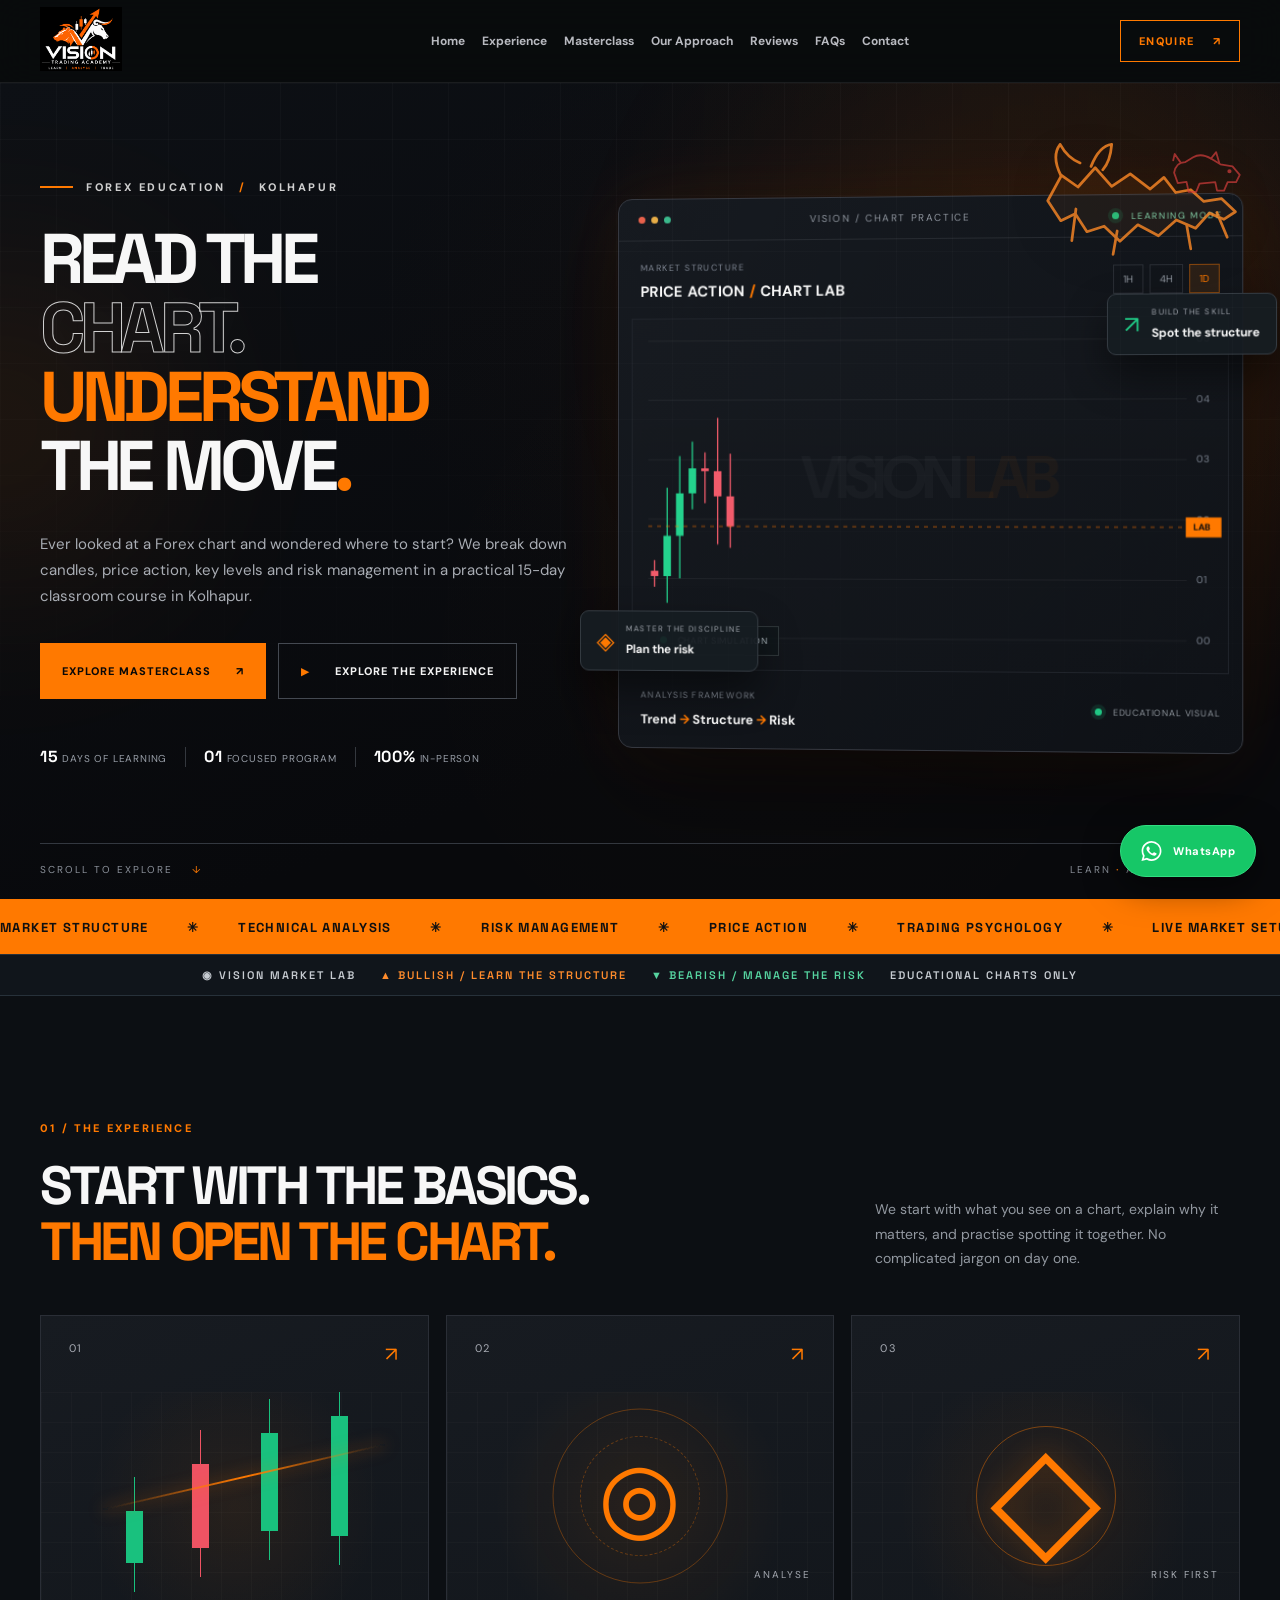
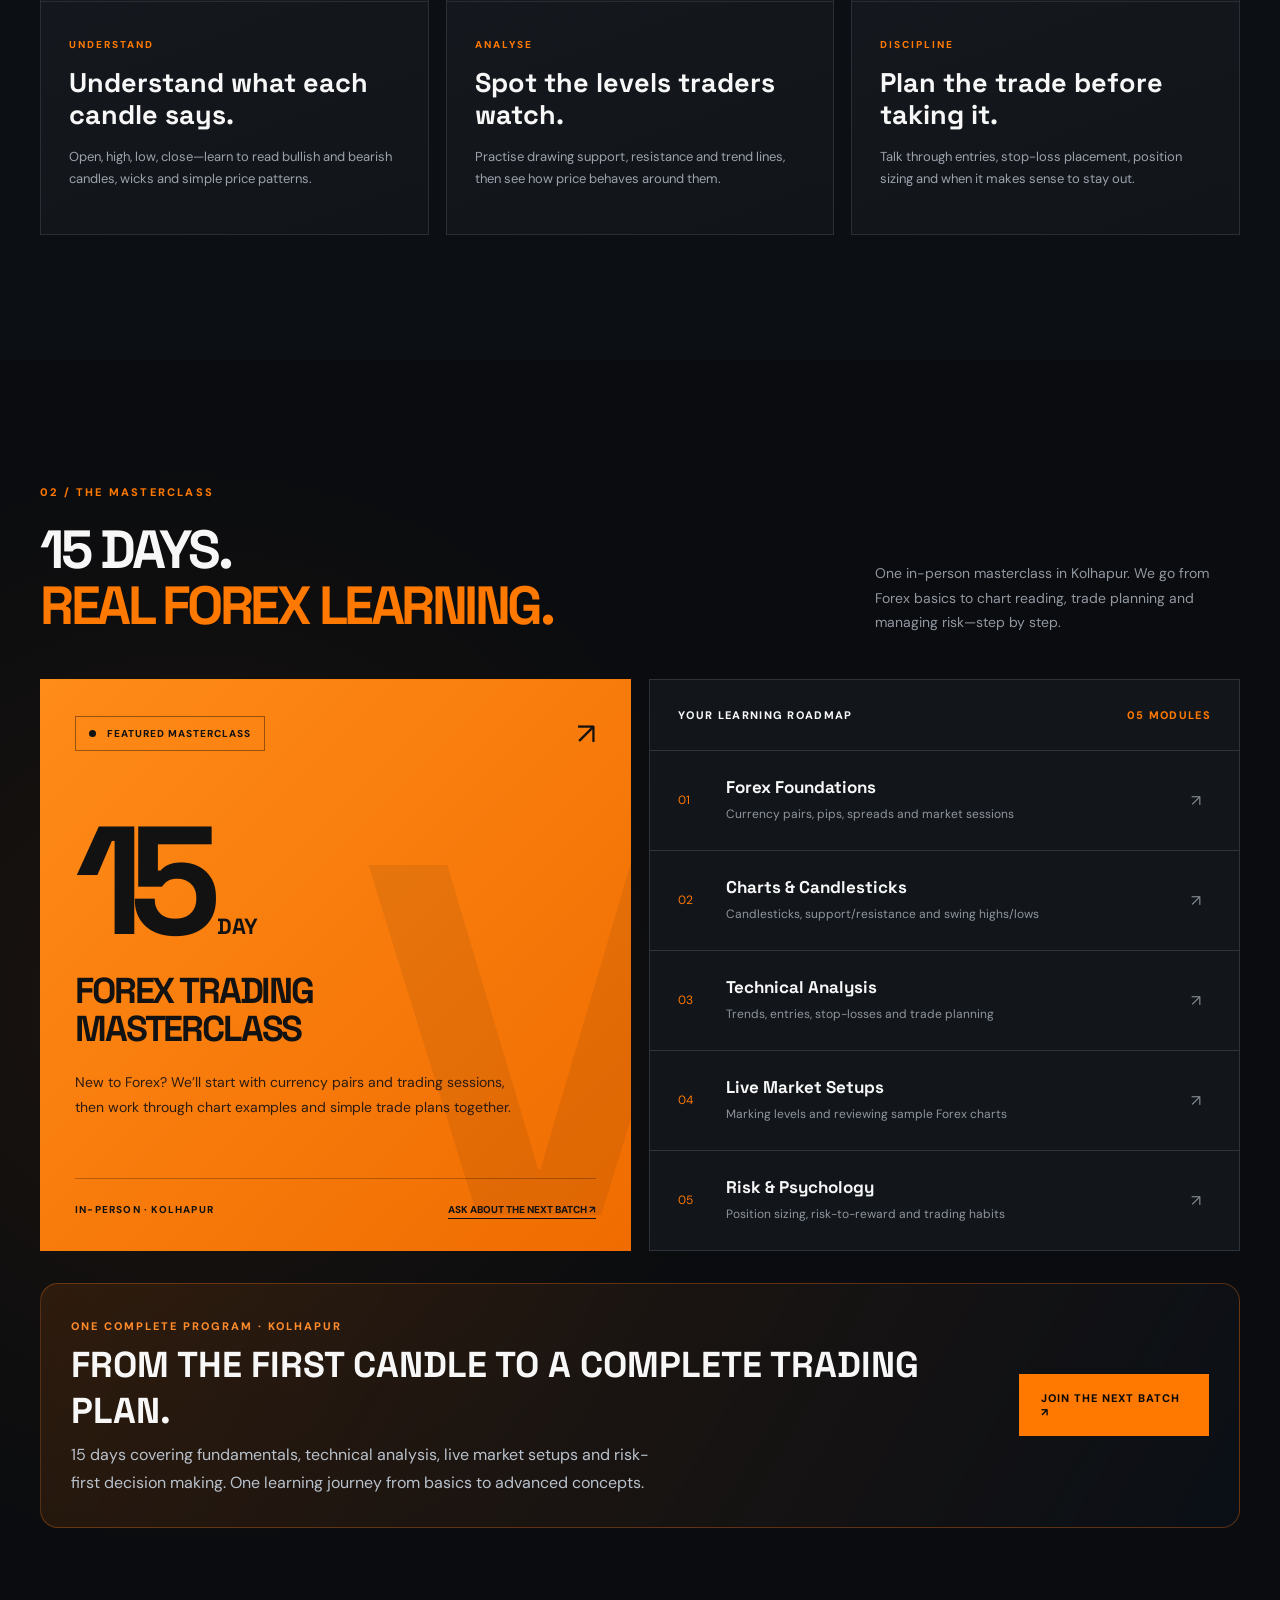
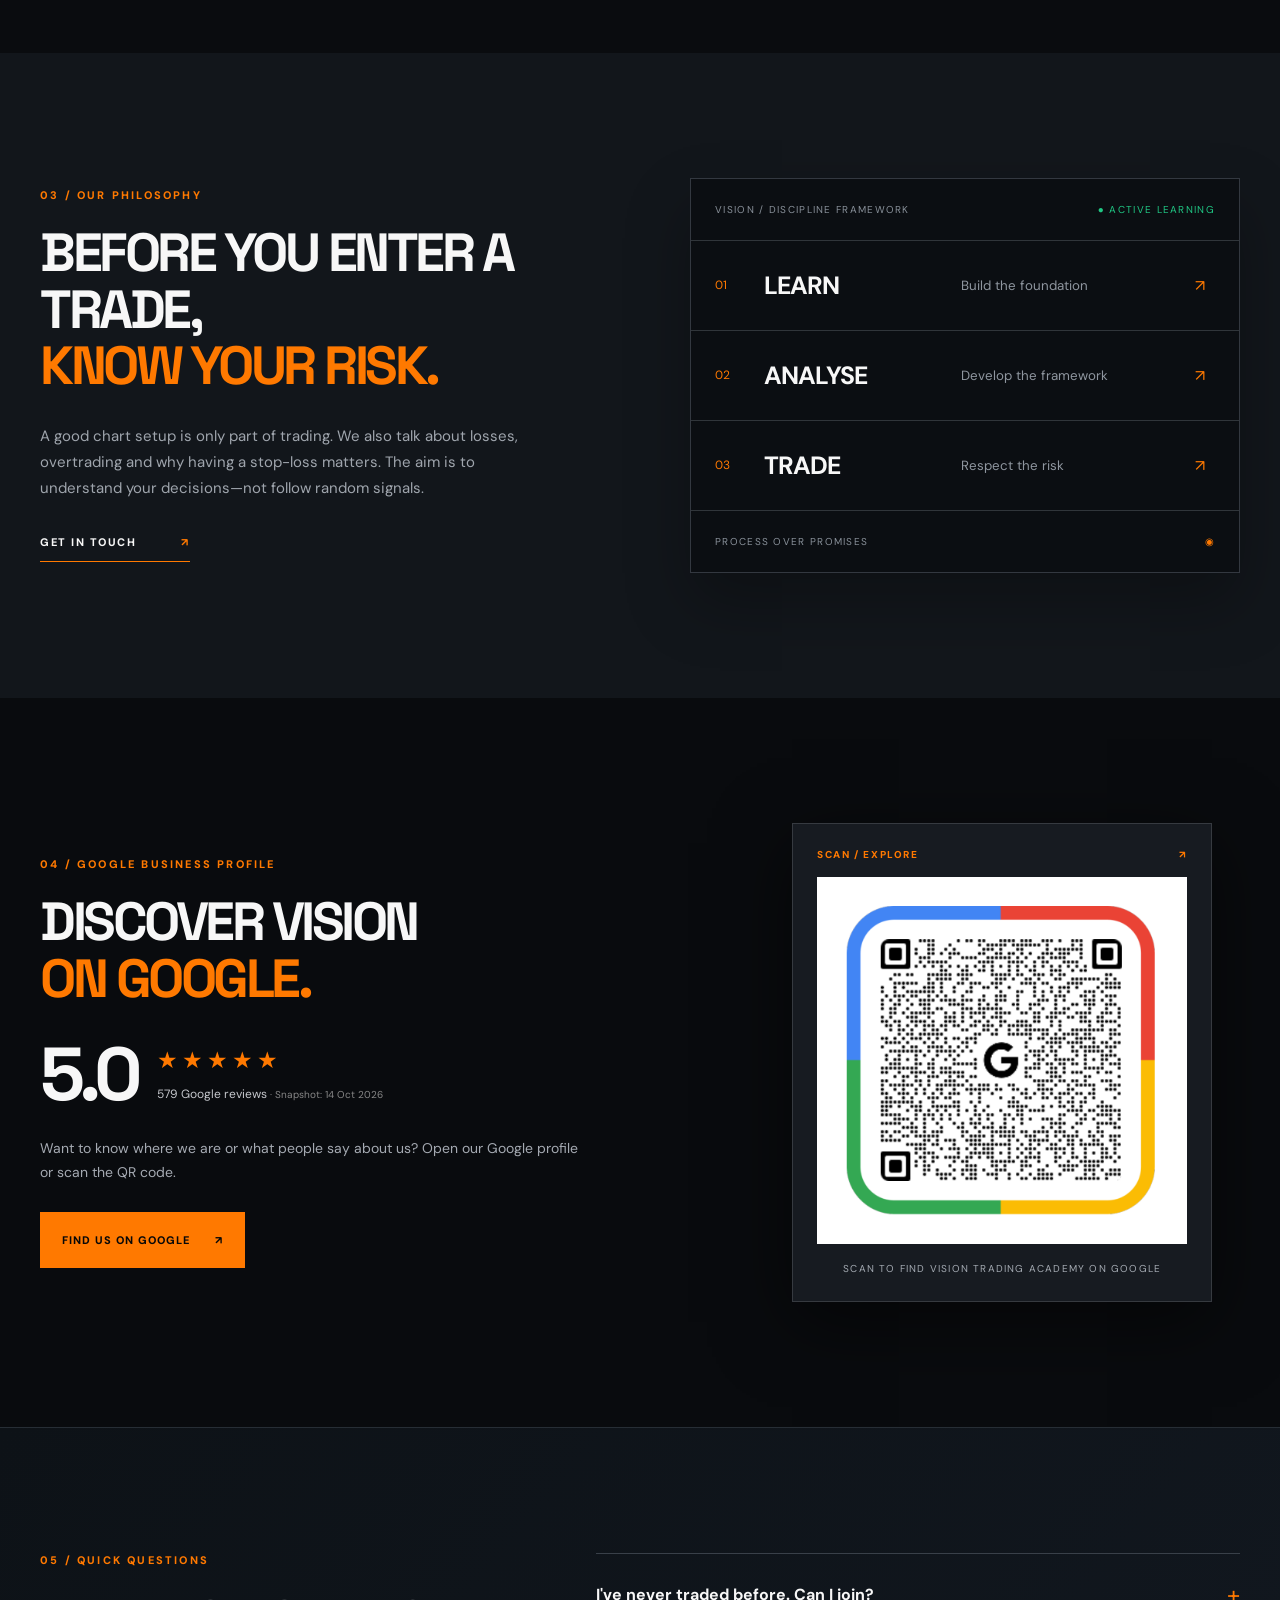
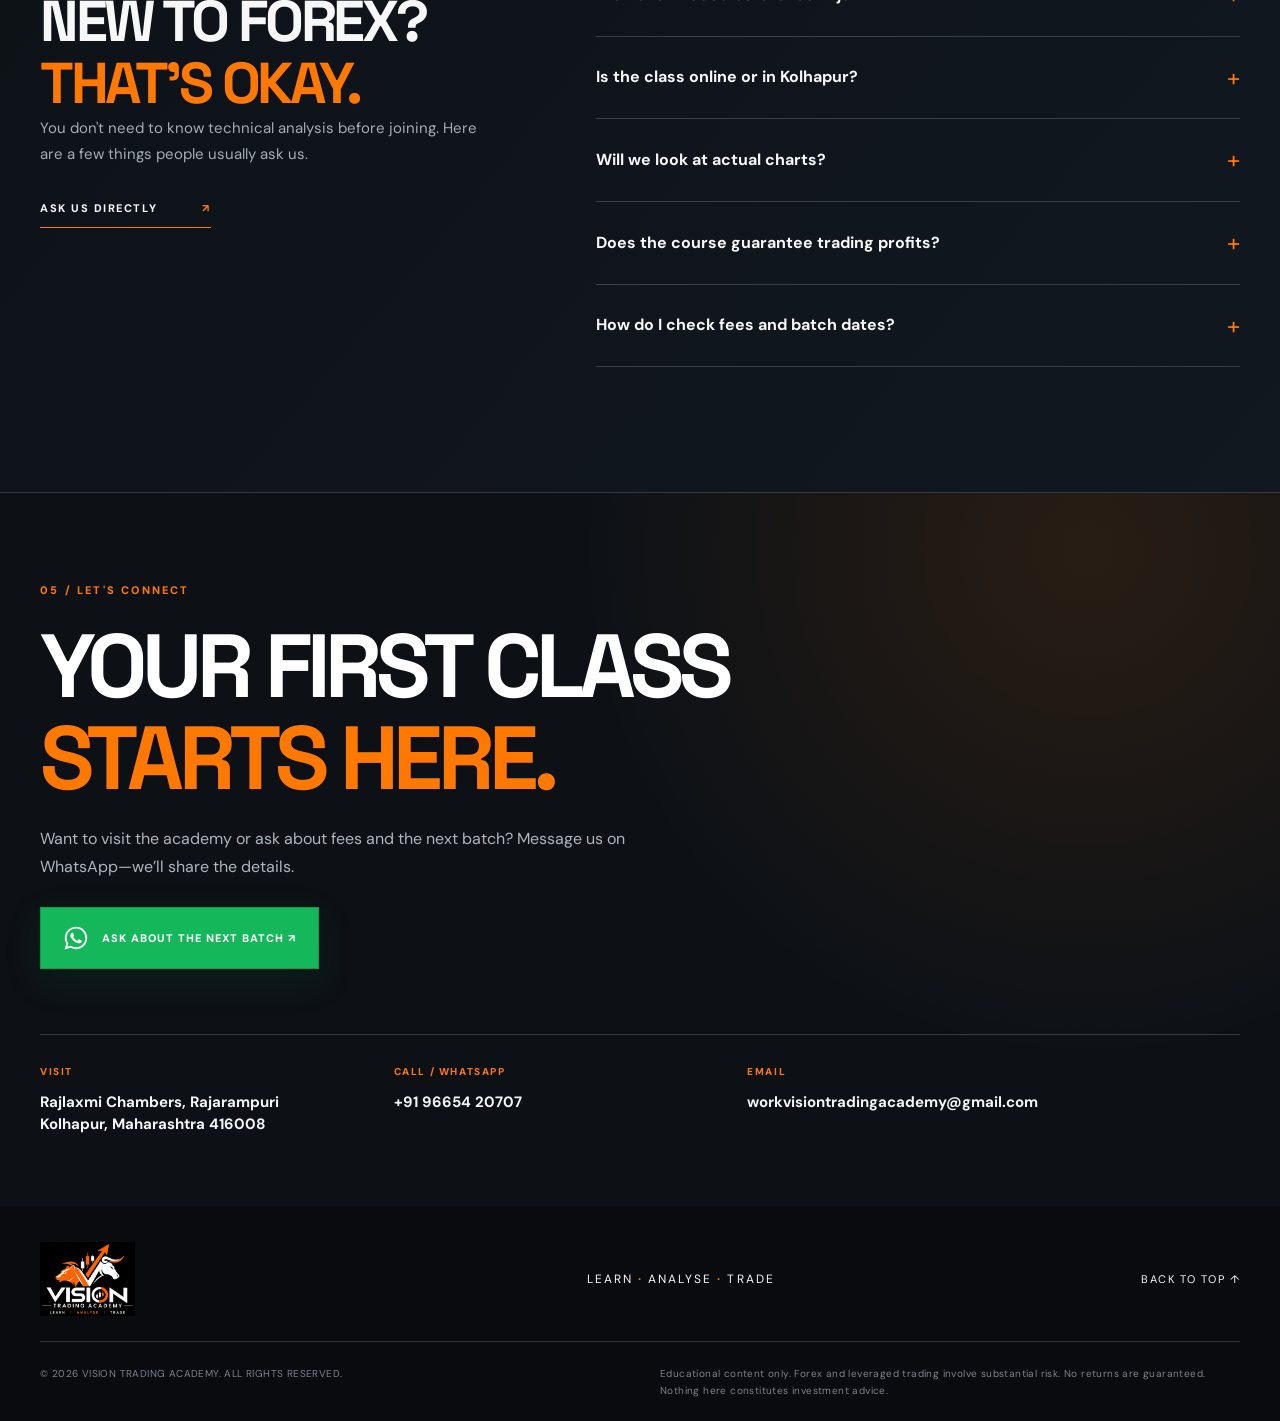
==== commit 4a2728df: "Update index.html" ====
--- a/index.html
+++ b/index.html
@@ -1,6 +1,6 @@
 <!DOCTYPE html>
 
-<html lang="en"><head><meta charset="utf-8"/><meta content="width=device-width, initial-scale=1" name="viewport"/><meta content="#080a0d" name="theme-color"/><meta content="Vision Trading Academy offers in-person 15-Day Forex Trading Masterclasses in Kolhapur, Maharashtra. Learn chart reading, technical analysis and risk management." name="description"/><title>Vision Trading Academy | Learn the Market. Trade with a Plan.</title><meta content="Vision Trading Academy | Forex Education in Kolhapur" property="og:title"/><meta content="15-Day in-person Forex Trading Masterclass. Learn, Analyse, Trade." property="og:description"/><meta content="assets/vision-logo.png" property="og:image"/><link href="assets/favicon.png" rel="icon"/><link href="https://fonts.googleapis.com" rel="preconnect"/><link crossorigin="" href="https://fonts.gstatic.com" rel="preconnect"/><link href="https://fonts.googleapis.com/css2?family=DM+Sans:wght@400;500;600;700;800&amp;family=Space+Grotesk:wght@400;500;600;700&amp;display=swap" rel="stylesheet"/><link href="assets/style.css" rel="stylesheet"/><script type="application/ld+json">{"@context":"https://schema.org","@type":"EducationalOrganization","name":"Vision Trading Academy","description":"In-person Forex trading education and 15-day trading masterclass in Kolhapur","telephone":"+91 96654 20707","email":"workvisiontradingacademy@gmail.com","address":{"@type":"PostalAddress","streetAddress":"Rajlaxmi Chambers, Rajarampuri","addressLocality":"Kolhapur","addressRegion":"Maharashtra","postalCode":"416008","addressCountry":"IN"}}</script></head>
+<html lang="en"><head><meta charset="utf-8"/><meta content="width=device-width, initial-scale=1" name="viewport"/><meta content="#080a0d" name="theme-color"/><meta content="Vision Trading Academy offers in-person 15-Day Forex Trading Masterclasses in Kolhapur, Maharashtra. Learn chart reading, technical analysis and risk management." name="description"/><title>Vision Trading Academy | Learn the Market. Trade with a Plan.</title><meta content="Vision Trading Academy | Forex Education in Kolhapur" property="og:title"/><meta content="15-Day in-person Forex Trading Masterclass. Learn, Analyse, Trade." property="og:description"/><meta content="assets/vision-logo.png" property="og:image"/><link href="assets/favicon.png" rel="icon"/><link href="https://fonts.googleapis.com" rel="preconnect"/><link crossorigin="" href="https://fonts.gstatic.com" rel="preconnect"/><link href="https://fonts.googleapis.com/css2?family=DM+Sans:wght@400;500;600;700;800&amp;family=Space+Grotesk:wght@400;500;600;700&amp;display=swap" rel="stylesheet"/><link href="assets/style.css" rel="stylesheet"/><script type="application/ld+json">{"@context":"https://schema.org","@type":"EducationalOrganization","name":"Vision Trading Academy","description":"In-person Forex trading education and 15-day trading masterclass in Kolhapur","telephone":"+91 96654 20707","email":"workvisiontradingacademy@gmail.com","address":{"@type":"PostalAddress","streetAddress":"Rajlaxmi Chambers, Rajarampuri","addressLocality":"Kolhapur","addressRegion":"Maharashtra","postalCode":"416008","addressCountry":"IN"}}</script><link rel="stylesheet" href="assets/premium-effects.css"/></head>
 <body><div class="progress" id="progress"></div><header class="site-header"><div class="nav-wrap shell"><a aria-label="Vision Trading Academy home" class="brand" href="#home"><img alt="Vision Trading Academy logo" src="assets/vision-logo-header.png"/></a><nav aria-label="Main navigation" class="nav-links" id="navLinks"><a href="#home">Home</a><a href="#experience">Experience</a><a href="#masterclass">Masterclass</a><a href="#approach">Our Approach</a><a href="#reviews">Reviews</a><a href="#questions">FAQs</a><a href="#contact">Contact</a></nav><div class="nav-right"><span class="location-chip"><span class="signal"></span> KOLHAPUR, INDIA</span><a class="nav-cta" href="https://wa.me/919665420707?text=Hi%20Vision%20Trading%20Academy%2C%20I%20would%20like%20to%20know%20about%20the%2015-Day%20Masterclass" rel="noopener" target="_blank">ENQUIRE <span>↗</span></a><button aria-expanded="false" aria-label="Open navigation" class="menu-toggle" id="menuToggle">☰</button></div></div></header>
 <main><section class="hero" id="home"><div class="hero-noise"></div><div class="shell hero-grid"><div class="hero-content"><div class="eyebrow"><span class="eyebrow-line"></span> FOREX EDUCATION <span class="eyebrow-sep">/</span> KOLHAPUR</div><h1>READ THE<br/><span class="outline-type">CHART.</span><br/><span class="orange">UNDERSTAND</span><br/>THE MOVE<span class="orange">.</span></h1><p class="hero-lead">Ever looked at a Forex chart and wondered where to start? We break down candles, price action, key levels and risk management in a practical 15-day classroom course in Kolhapur.</p><div class="hero-actions"><a class="btn btn-orange" href="#masterclass">EXPLORE MASTERCLASS <span>↗</span></a><a class="btn btn-ghost" href="#experience"><span class="play-icon">▶</span> EXPLORE THE EXPERIENCE</a></div><div class="hero-proof"><span><b>15</b> DAYS OF LEARNING</span><i></i><span><b>01</b> FOCUSED PROGRAM</span><i></i><span><b>100%</b> IN-PERSON</span></div></div><div aria-label="Animated illustrative trading chart" class="terminal"><div class="terminal-top"><div class="terminal-dots"><i></i><i></i><i></i></div><span>VISION / CHART PRACTICE</span><span class="terminal-tag"><span class="signal"></span> LEARNING MODE</span></div><div class="terminal-toolbar"><div><small>MARKET STRUCTURE</small><strong>PRICE ACTION <span class="orange">/</span> CHART LAB</strong></div><div class="terminal-pills"><span>1H</span><span>4H</span><span class="active">1D</span></div></div><div class="chart-stage"><canvas aria-label="Decorative animated red and green candlestick chart" id="marketChart"></canvas><div class="chart-watermark">VISION <span>LAB</span></div><div class="chart-pill"><span class="signal"></span> CHART SIMULATION</div></div><div class="terminal-bottom"><div><span class="terminal-label">ANALYSIS FRAMEWORK</span><strong>Trend <span class="orange">→</span> Structure <span class="orange">→</span> Risk</strong></div><div class="terminal-bottom-right"><span class="green-dot"></span> EDUCATIONAL VISUAL</div></div><div class="floating-insight insight-one"><span class="insight-icon">↗</span><div><small>BUILD THE SKILL</small><strong>Spot the structure</strong></div></div><div class="floating-insight insight-two"><span class="insight-icon orange-icon">◈</span><div><small>MASTER THE DISCIPLINE</small><strong>Plan the risk</strong></div></div></div></div><div class="hero-bottom shell"><span>SCROLL TO EXPLORE <span class="down-arrow">↓</span></span><span>LEARN <b>·</b> ANALYSE <b>·</b> TRADE</span></div></section>
 <div aria-label="Learning topics" class="ticker"><div aria-hidden="true" class="ticker-track"><span>MARKET STRUCTURE <b>✳</b> TECHNICAL ANALYSIS <b>✳</b> RISK MANAGEMENT <b>✳</b> PRICE ACTION <b>✳</b> TRADING PSYCHOLOGY <b>✳</b> LIVE MARKET SETUPS <b>✳</b> MARKET STRUCTURE <b>✳</b> TECHNICAL ANALYSIS <b>✳</b> RISK MANAGEMENT <b>✳</b> PRICE ACTION <b>✳</b> TRADING PSYCHOLOGY <b>✳</b> LIVE MARKET SETUPS <b>✳</b></span></div></div>
@@ -18,4 +18,4 @@
 <details><summary>How do I check fees and batch dates?<span>+</span></summary><p>Send us a WhatsApp message or call +91 96654 20707 for the latest batch information.</p></details>
 </div></div></section><section class="contact-section" id="contact"><div class="shell"><div class="contact-heading reveal"><span class="section-index">05 / LET'S CONNECT</span><h2>YOUR FIRST CLASS<br/><span>STARTS HERE.</span></h2><p>Want to visit the academy or ask about fees and the next batch? Message us on WhatsApp—we’ll share the details.</p><a aria-label="Ask about the next class on WhatsApp" class="btn btn-whatsapp" href="https://wa.me/919665420707?text=Hi%20Vision%20Trading%20Academy%2C%20I%20want%20details%20about%20the%20next%20batch" rel="noopener" target="_blank"><svg aria-hidden="true" class="wa-icon" focusable="false" viewbox="0 0 32 32"><path d="M16.02 2.1C8.4 2.1 2.2 8.27 2.2 15.88c0 2.45.64 4.83 1.85 6.93L2 30l7.38-1.94a13.8 13.8 0 0 0 6.64 1.7h.01c7.61 0 13.81-6.18 13.81-13.79 0-3.69-1.43-7.16-4.04-9.77A13.71 13.71 0 0 0 16.02 2.1Zm0 25.3a11.45 11.45 0 0 1-5.85-1.6l-.42-.25-4.36 1.14 1.17-4.25-.28-.44a11.44 11.44 0 0 1-1.75-6.12c0-6.33 5.16-11.48 11.5-11.48 3.07 0 5.96 1.2 8.13 3.37a11.4 11.4 0 0 1 3.37 8.12c0 6.34-5.16 11.5-11.51 11.5Zm6.31-8.6c-.34-.17-2.05-1.01-2.37-1.13-.32-.11-.55-.17-.79.17-.23.35-.9 1.13-1.1 1.36-.2.23-.4.26-.74.09-.34-.17-1.44-.53-2.74-1.7-1.01-.9-1.7-2.02-1.9-2.36-.2-.34-.02-.53.15-.7.16-.15.34-.4.51-.6.17-.2.23-.34.35-.57.11-.23.06-.43-.03-.6-.09-.17-.78-1.89-1.08-2.58-.28-.68-.57-.58-.78-.59h-.67c-.23 0-.6.09-.91.43-.32.34-1.2 1.17-1.2 2.86 0 1.69 1.23 3.32 1.4 3.55.17.23 2.42 3.69 5.86 5.17.82.35 1.46.56 1.96.71.82.26 1.56.22 2.15.13.66-.1 2.05-.84 2.34-1.66.29-.81.29-1.5.2-1.65-.09-.14-.32-.23-.66-.4Z" fill="currentColor"></path></svg><span>ASK ABOUT THE NEXT BATCH ↗</span></a></div><div class="contact-details"><div><span>VISIT</span><strong>Rajlaxmi Chambers, Rajarampuri<br/>Kolhapur, Maharashtra 416008</strong></div><div><span>CALL / WHATSAPP</span><a href="tel:+919665420707">+91 96654 20707</a></div><div><span>EMAIL</span><a href="mailto:workvisiontradingacademy@gmail.com">workvisiontradingacademy@gmail.com</a></div></div></div></section></main>
 <footer><div class="shell footer-top"><img alt="Vision Trading Academy" src="assets/vision-logo-header.png"/><span>LEARN <b>·</b> ANALYSE <b>·</b> TRADE</span><a href="#home">BACK TO TOP ↑</a></div><div class="shell footer-bottom"><span>© 2026 VISION TRADING ACADEMY. ALL RIGHTS RESERVED.</span><span>Educational content only. Forex and leveraged trading involve substantial risk. No returns are guaranteed. Nothing here constitutes investment advice.</span></div></footer>
-<a aria-label="Chat on WhatsApp" class="whatsapp" href="https://wa.me/919665420707?text=Hi%20Vision%20Trading%20Academy%2C%20I%20want%20course%20details" rel="noopener" target="_blank"><svg aria-hidden="true" class="wa-icon" focusable="false" viewbox="0 0 32 32"><path d="M16.02 2.1C8.4 2.1 2.2 8.27 2.2 15.88c0 2.45.64 4.83 1.85 6.93L2 30l7.38-1.94a13.8 13.8 0 0 0 6.64 1.7h.01c7.61 0 13.81-6.18 13.81-13.79 0-3.69-1.43-7.16-4.04-9.77A13.71 13.71 0 0 0 16.02 2.1Zm0 25.3a11.45 11.45 0 0 1-5.85-1.6l-.42-.25-4.36 1.14 1.17-4.25-.28-.44a11.44 11.44 0 0 1-1.75-6.12c0-6.33 5.16-11.48 11.5-11.48 3.07 0 5.96 1.2 8.13 3.37a11.4 11.4 0 0 1 3.37 8.12c0 6.34-5.16 11.5-11.51 11.5Zm6.31-8.6c-.34-.17-2.05-1.01-2.37-1.13-.32-.11-.55-.17-.79.17-.23.35-.9 1.13-1.1 1.36-.2.23-.4.26-.74.09-.34-.17-1.44-.53-2.74-1.7-1.01-.9-1.7-2.02-1.9-2.36-.2-.34-.02-.53.15-.7.16-.15.34-.4.51-.6.17-.2.23-.34.35-.57.11-.23.06-.43-.03-.6-.09-.17-.78-1.89-1.08-2.58-.28-.68-.57-.58-.78-.59h-.67c-.23 0-.6.09-.91.43-.32.34-1.2 1.17-1.2 2.86 0 1.69 1.23 3.32 1.4 3.55.17.23 2.42 3.69 5.86 5.17.82.35 1.46.56 1.96.71.82.26 1.56.22 2.15.13.66-.1 2.05-.84 2.34-1.66.29-.81.29-1.5.2-1.65-.09-.14-.32-.23-.66-.4Z" fill="currentColor"></path></svg><span>WhatsApp</span></a><script defer="" src="assets/script.js"></script></body></html>
+<a aria-label="Chat on WhatsApp" class="whatsapp" href="https://wa.me/919665420707?text=Hi%20Vision%20Trading%20Academy%2C%20I%20want%20course%20details" rel="noopener" target="_blank"><svg aria-hidden="true" class="wa-icon" focusable="false" viewbox="0 0 32 32"><path d="M16.02 2.1C8.4 2.1 2.2 8.27 2.2 15.88c0 2.45.64 4.83 1.85 6.93L2 30l7.38-1.94a13.8 13.8 0 0 0 6.64 1.7h.01c7.61 0 13.81-6.18 13.81-13.79 0-3.69-1.43-7.16-4.04-9.77A13.71 13.71 0 0 0 16.02 2.1Zm0 25.3a11.45 11.45 0 0 1-5.85-1.6l-.42-.25-4.36 1.14 1.17-4.25-.28-.44a11.44 11.44 0 0 1-1.75-6.12c0-6.33 5.16-11.48 11.5-11.48 3.07 0 5.96 1.2 8.13 3.37a11.4 11.4 0 0 1 3.37 8.12c0 6.34-5.16 11.5-11.51 11.5Zm6.31-8.6c-.34-.17-2.05-1.01-2.37-1.13-.32-.11-.55-.17-.79.17-.23.35-.9 1.13-1.1 1.36-.2.23-.4.26-.74.09-.34-.17-1.44-.53-2.74-1.7-1.01-.9-1.7-2.02-1.9-2.36-.2-.34-.02-.53.15-.7.16-.15.34-.4.51-.6.17-.2.23-.34.35-.57.11-.23.06-.43-.03-.6-.09-.17-.78-1.89-1.08-2.58-.28-.68-.57-.58-.78-.59h-.67c-.23 0-.6.09-.91.43-.32.34-1.2 1.17-1.2 2.86 0 1.69 1.23 3.32 1.4 3.55.17.23 2.42 3.69 5.86 5.17.82.35 1.46.56 1.96.71.82.26 1.56.22 2.15.13.66-.1 2.05-.84 2.34-1.66.29-.81.29-1.5.2-1.65-.09-.14-.32-.23-.66-.4Z" fill="currentColor"></path></svg><span>WhatsApp</span></a><script defer="" src="assets/script.js"></script><script defer src="assets/premium-effects.js"></script></body></html>
--- a/assets/premium-effects.css
+++ b/assets/premium-effects.css
@@ -0,0 +1,2 @@
+/* Vision Trading Academy — visual enhancement layer */
+html{scroll-behavior:smooth}body{overflow-x:hidden}.hero{isolation:isolate}.hero:before{content:"";position:absolute;inset:0;pointer-events:none;background:radial-gradient(circle at 80% 30%,rgba(255,111,0,.16),transparent 40%);animation:visionPulse 7s ease-in-out infinite alternate;z-index:-1}@keyframes visionPulse{to{opacity:.4;transform:scale(1.08)}}.terminal{box-shadow:0 35px 100px rgba(0,0,0,.55),0 0 75px rgba(255,115,0,.1);animation:terminalFloat 7s ease-in-out infinite}@keyframes terminalFloat{50%{transform:translateY(-10px)}}.experience-card,.program-main,.philosophy-board,.qr-shell{transition:transform .35s ease,box-shadow .35s ease,border-color .35s ease}.experience-card:hover,.program-main:hover,.philosophy-board:hover,.qr-shell:hover{transform:translateY(-7px);box-shadow:0 24px 70px rgba(255,112,0,.14);border-color:rgba(255,126,30,.5)}.btn-orange,.nav-cta{transition:transform .25s ease,box-shadow .25s ease}.btn-orange:hover,.nav-cta:hover{transform:translateY(-3px);box-shadow:0 12px 40px rgba(255,113,0,.35)}.vision-beasts{position:absolute;right:2%;top:6%;width:min(220px,22vw);pointer-events:none;z-index:2;opacity:.8;filter:drop-shadow(0 12px 25px rgba(0,0,0,.4))}.vision-beasts svg{width:100%;height:auto;overflow:visible}.vision-bull{animation:bullDrift 6s ease-in-out infinite}.vision-bear{animation:bearDrift 7s ease-in-out infinite}@keyframes bullDrift{50%{transform:translate(8px,-12px)}}@keyframes bearDrift{50%{transform:translate(-8px,10px)}}.vision-glow-orb{position:absolute;width:280px;height:280px;left:-140px;top:25%;border-radius:50%;background:#f70;filter:blur(110px);opacity:.12;pointer-events:none}.vision-chart-grid{position:absolute;inset:0;background-image:linear-gradient(rgba(255,255,255,.025) 1px,transparent 1px),linear-gradient(90deg,rgba(255,255,255,.025) 1px,transparent 1px);background-size:56px 56px;pointer-events:none;mask-image:linear-gradient(to bottom,black,transparent)}.vision-live-strip{display:flex;justify-content:center;gap:24px;flex-wrap:wrap;padding:13px 20px;background:#10151b;border-top:1px solid #27313a;border-bottom:1px solid #27313a;color:#c6cbd1;font:600 11px 'Space Grotesk',sans-serif;letter-spacing:2px}.vision-live-strip span:nth-child(2){color:#ff8c2c}.vision-live-strip span:nth-child(3){color:#56d4a0}.vision-spotlight{margin-top:32px;padding:30px;border:1px solid rgba(255,123,26,.3);border-radius:18px;background:linear-gradient(120deg,rgba(255,115,0,.12),rgba(11,16,23,.94));display:flex;justify-content:space-between;align-items:center;gap:20px}.vision-spotlight h3{font-size:clamp(22px,3vw,36px);margin:7px 0}.vision-spotlight p{color:#b9c2cc;max-width:600px}.vision-spotlight .tag{color:#ff8b2a;letter-spacing:2px;font-size:11px;font-weight:800}@media(max-width:800px){.vision-beasts{width:120px;top:7%;right:0;opacity:.35}.terminal{animation:none}.vision-spotlight{flex-direction:column;align-items:flex-start}.vision-live-strip{gap:12px;font-size:9px}}@media(prefers-reduced-motion:reduce){.terminal,.vision-bull,.vision-bear,.hero:before{animation:none!important}html{scroll-behavior:auto}}
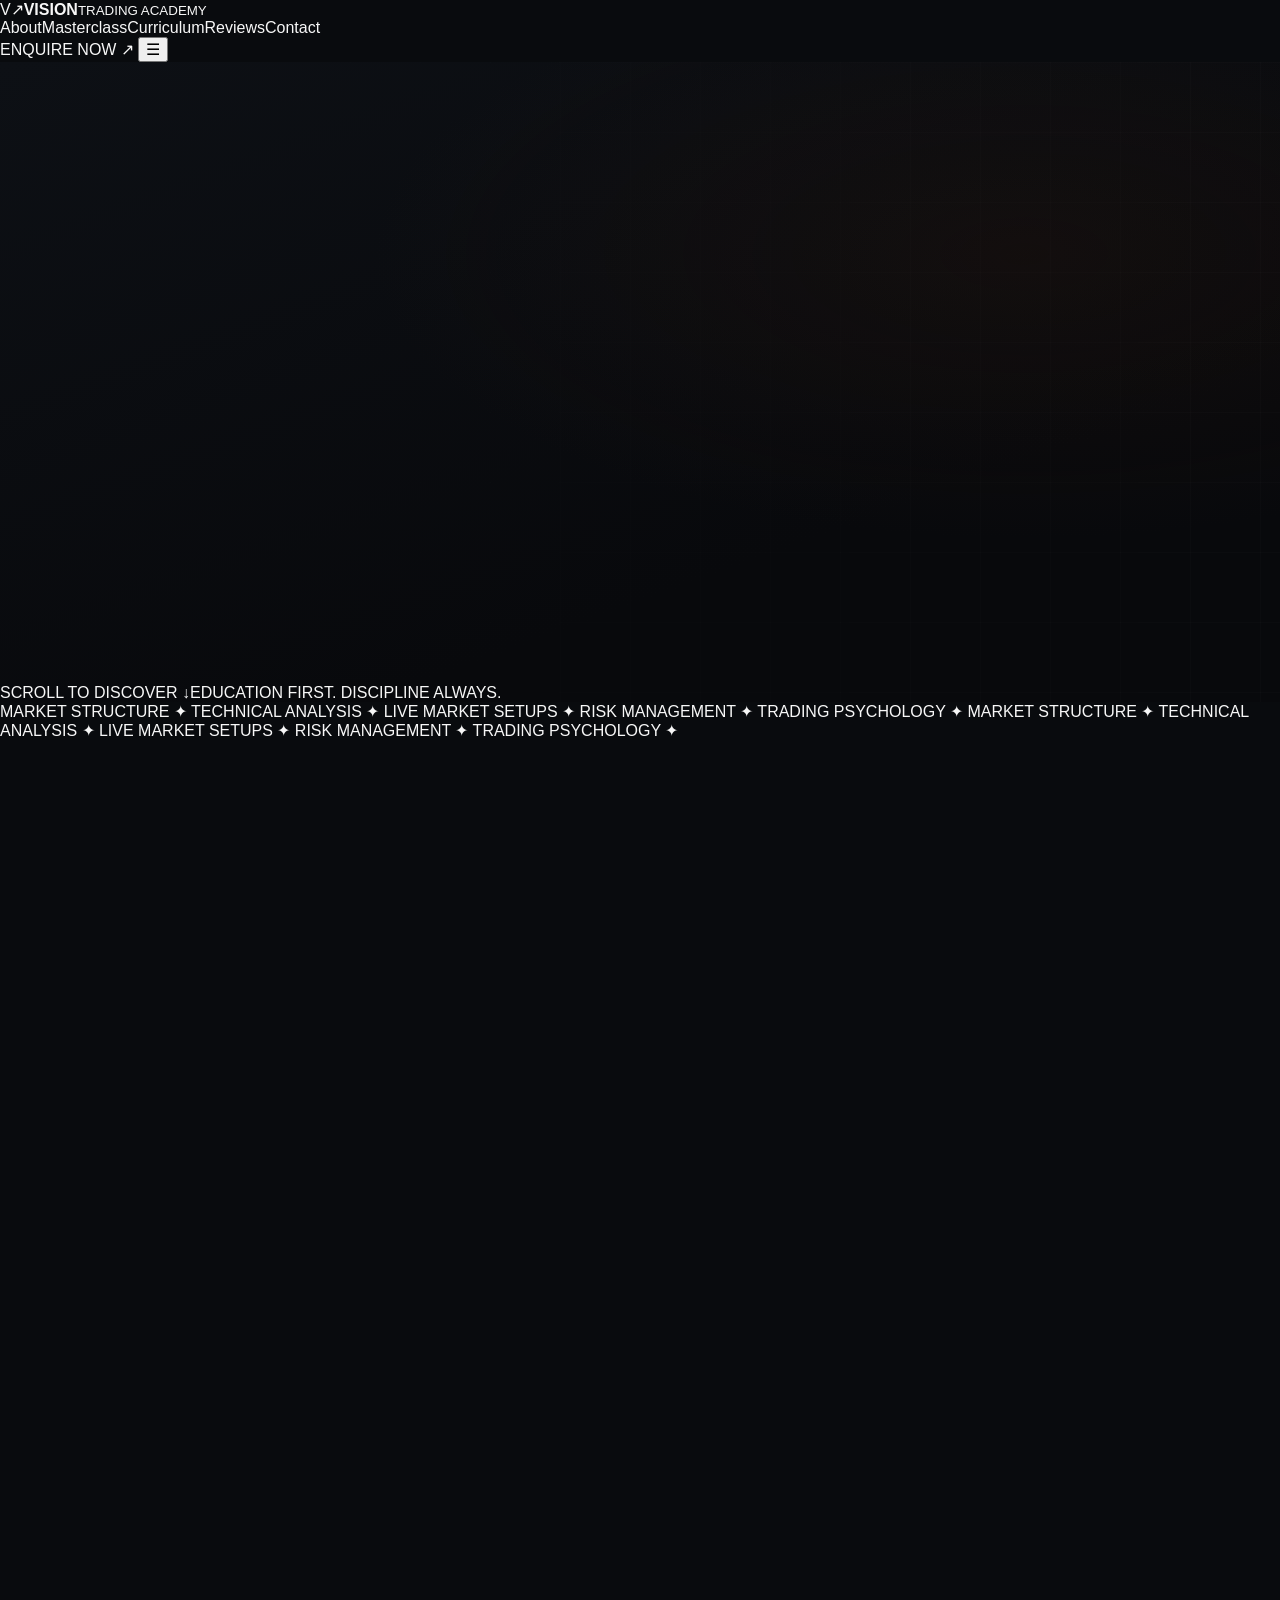
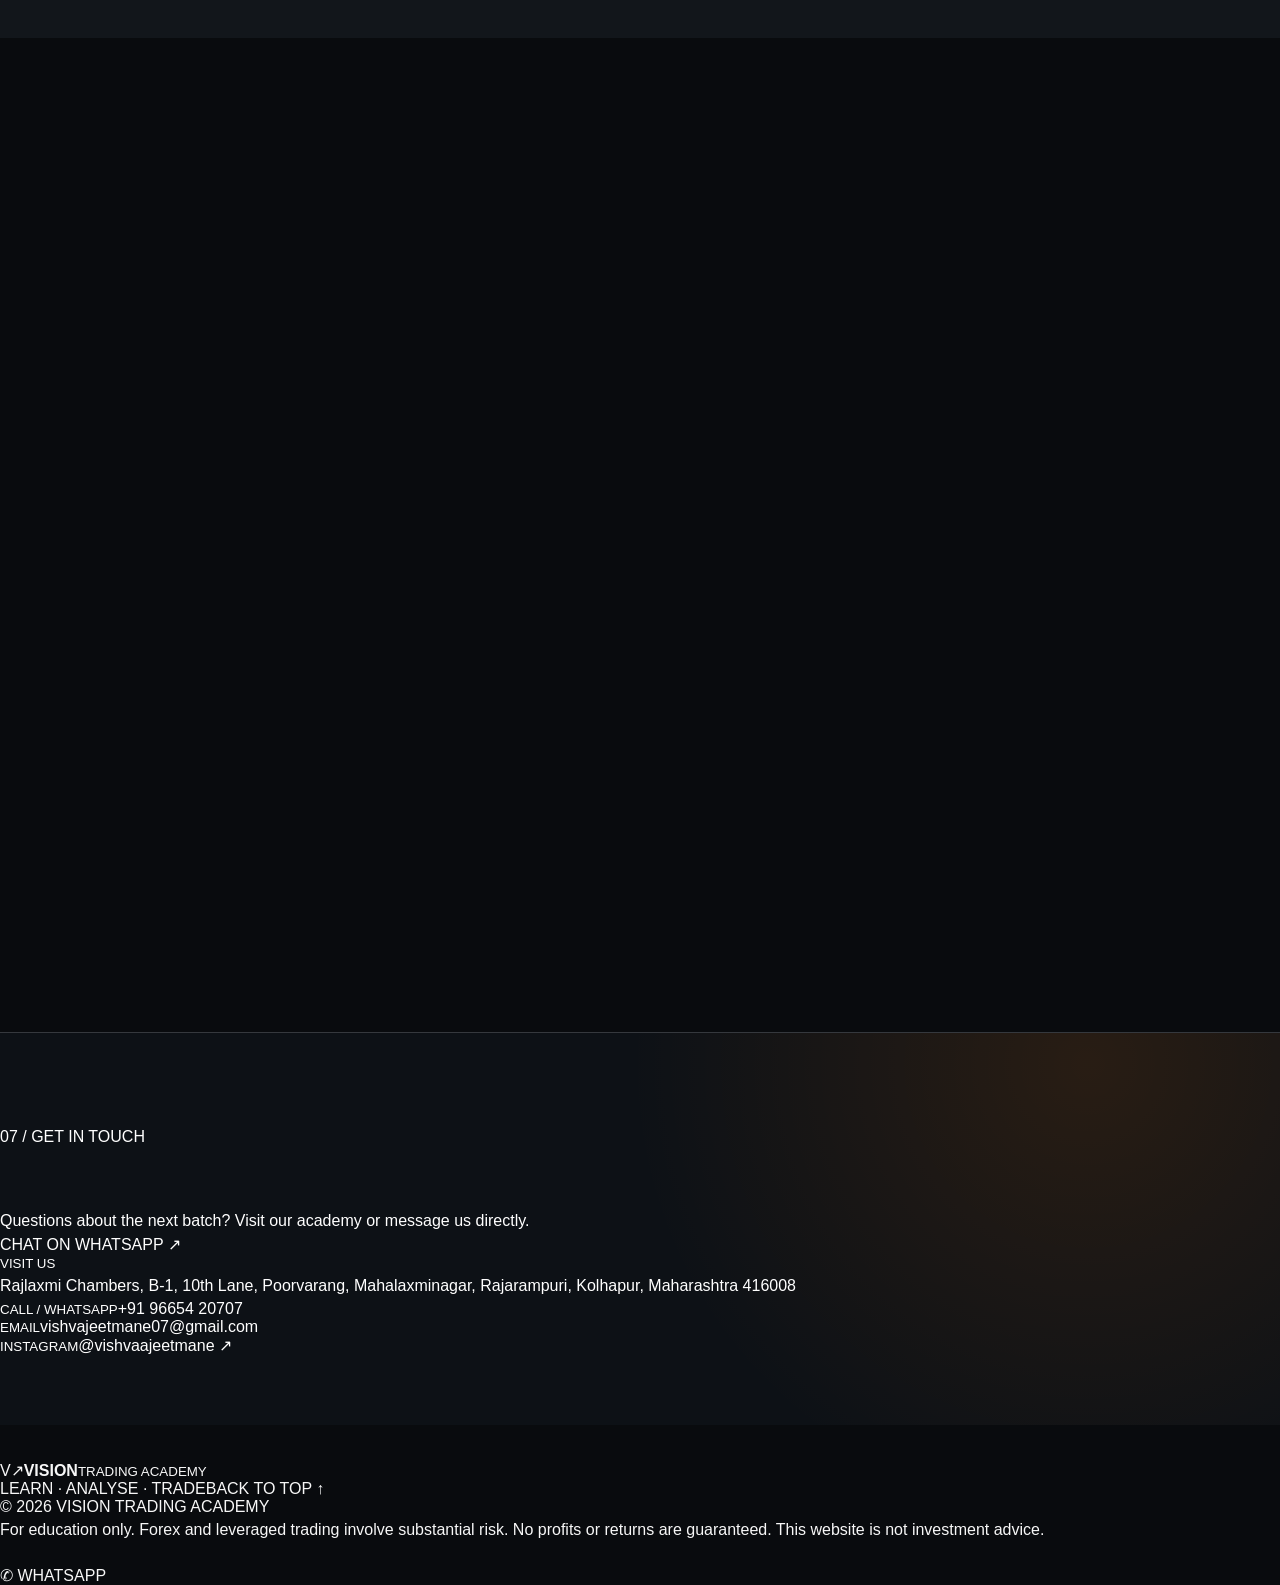
==== commit e9503569: "Update index.html" ====
--- a/index.html
+++ b/index.html
@@ -1,21 +1,48 @@
-<!DOCTYPE html>
-
-<html lang="en"><head><meta charset="utf-8"/><meta content="width=device-width, initial-scale=1" name="viewport"/><meta content="#080a0d" name="theme-color"/><meta content="Vision Trading Academy offers in-person 15-Day Forex Trading Masterclasses in Kolhapur, Maharashtra. Learn chart reading, technical analysis and risk management." name="description"/><title>Vision Trading Academy | Learn the Market. Trade with a Plan.</title><meta content="Vision Trading Academy | Forex Education in Kolhapur" property="og:title"/><meta content="15-Day in-person Forex Trading Masterclass. Learn, Analyse, Trade." property="og:description"/><meta content="assets/vision-logo.png" property="og:image"/><link href="assets/favicon.png" rel="icon"/><link href="https://fonts.googleapis.com" rel="preconnect"/><link crossorigin="" href="https://fonts.gstatic.com" rel="preconnect"/><link href="https://fonts.googleapis.com/css2?family=DM+Sans:wght@400;500;600;700;800&amp;family=Space+Grotesk:wght@400;500;600;700&amp;display=swap" rel="stylesheet"/><link href="assets/style.css" rel="stylesheet"/><script type="application/ld+json">{"@context":"https://schema.org","@type":"EducationalOrganization","name":"Vision Trading Academy","description":"In-person Forex trading education and 15-day trading masterclass in Kolhapur","telephone":"+91 96654 20707","email":"workvisiontradingacademy@gmail.com","address":{"@type":"PostalAddress","streetAddress":"Rajlaxmi Chambers, Rajarampuri","addressLocality":"Kolhapur","addressRegion":"Maharashtra","postalCode":"416008","addressCountry":"IN"}}</script><link rel="stylesheet" href="assets/premium-effects.css"/></head>
-<body><div class="progress" id="progress"></div><header class="site-header"><div class="nav-wrap shell"><a aria-label="Vision Trading Academy home" class="brand" href="#home"><img alt="Vision Trading Academy logo" src="assets/vision-logo-header.png"/></a><nav aria-label="Main navigation" class="nav-links" id="navLinks"><a href="#home">Home</a><a href="#experience">Experience</a><a href="#masterclass">Masterclass</a><a href="#approach">Our Approach</a><a href="#reviews">Reviews</a><a href="#questions">FAQs</a><a href="#contact">Contact</a></nav><div class="nav-right"><span class="location-chip"><span class="signal"></span> KOLHAPUR, INDIA</span><a class="nav-cta" href="https://wa.me/919665420707?text=Hi%20Vision%20Trading%20Academy%2C%20I%20would%20like%20to%20know%20about%20the%2015-Day%20Masterclass" rel="noopener" target="_blank">ENQUIRE <span>↗</span></a><button aria-expanded="false" aria-label="Open navigation" class="menu-toggle" id="menuToggle">☰</button></div></div></header>
-<main><section class="hero" id="home"><div class="hero-noise"></div><div class="shell hero-grid"><div class="hero-content"><div class="eyebrow"><span class="eyebrow-line"></span> FOREX EDUCATION <span class="eyebrow-sep">/</span> KOLHAPUR</div><h1>READ THE<br/><span class="outline-type">CHART.</span><br/><span class="orange">UNDERSTAND</span><br/>THE MOVE<span class="orange">.</span></h1><p class="hero-lead">Ever looked at a Forex chart and wondered where to start? We break down candles, price action, key levels and risk management in a practical 15-day classroom course in Kolhapur.</p><div class="hero-actions"><a class="btn btn-orange" href="#masterclass">EXPLORE MASTERCLASS <span>↗</span></a><a class="btn btn-ghost" href="#experience"><span class="play-icon">▶</span> EXPLORE THE EXPERIENCE</a></div><div class="hero-proof"><span><b>15</b> DAYS OF LEARNING</span><i></i><span><b>01</b> FOCUSED PROGRAM</span><i></i><span><b>100%</b> IN-PERSON</span></div></div><div aria-label="Animated illustrative trading chart" class="terminal"><div class="terminal-top"><div class="terminal-dots"><i></i><i></i><i></i></div><span>VISION / CHART PRACTICE</span><span class="terminal-tag"><span class="signal"></span> LEARNING MODE</span></div><div class="terminal-toolbar"><div><small>MARKET STRUCTURE</small><strong>PRICE ACTION <span class="orange">/</span> CHART LAB</strong></div><div class="terminal-pills"><span>1H</span><span>4H</span><span class="active">1D</span></div></div><div class="chart-stage"><canvas aria-label="Decorative animated red and green candlestick chart" id="marketChart"></canvas><div class="chart-watermark">VISION <span>LAB</span></div><div class="chart-pill"><span class="signal"></span> CHART SIMULATION</div></div><div class="terminal-bottom"><div><span class="terminal-label">ANALYSIS FRAMEWORK</span><strong>Trend <span class="orange">→</span> Structure <span class="orange">→</span> Risk</strong></div><div class="terminal-bottom-right"><span class="green-dot"></span> EDUCATIONAL VISUAL</div></div><div class="floating-insight insight-one"><span class="insight-icon">↗</span><div><small>BUILD THE SKILL</small><strong>Spot the structure</strong></div></div><div class="floating-insight insight-two"><span class="insight-icon orange-icon">◈</span><div><small>MASTER THE DISCIPLINE</small><strong>Plan the risk</strong></div></div></div></div><div class="hero-bottom shell"><span>SCROLL TO EXPLORE <span class="down-arrow">↓</span></span><span>LEARN <b>·</b> ANALYSE <b>·</b> TRADE</span></div></section>
-<div aria-label="Learning topics" class="ticker"><div aria-hidden="true" class="ticker-track"><span>MARKET STRUCTURE <b>✳</b> TECHNICAL ANALYSIS <b>✳</b> RISK MANAGEMENT <b>✳</b> PRICE ACTION <b>✳</b> TRADING PSYCHOLOGY <b>✳</b> LIVE MARKET SETUPS <b>✳</b> MARKET STRUCTURE <b>✳</b> TECHNICAL ANALYSIS <b>✳</b> RISK MANAGEMENT <b>✳</b> PRICE ACTION <b>✳</b> TRADING PSYCHOLOGY <b>✳</b> LIVE MARKET SETUPS <b>✳</b></span></div></div>
-<section class="section experience" id="experience"><div class="shell"><div class="section-head reveal"><div><span class="section-index">01 / THE EXPERIENCE</span><h2>START WITH THE BASICS.<br/><span>THEN OPEN THE CHART.</span></h2></div><p>We start with what you see on a chart, explain why it matters, and practise spotting it together. No complicated jargon on day one.</p></div><div class="experience-grid"><article class="experience-card reveal"><div class="card-number">01 <span>↗</span></div><div class="card-art art-structure"><span class="art-line l1"></span><span class="art-line l2"></span><span class="art-line l3"></span><span class="art-line l4"></span><span class="art-cross"></span></div><div class="card-copy"><span class="card-tag">UNDERSTAND</span><h3>Understand what each candle says.</h3><p>Open, high, low, close—learn to read bullish and bearish candles, wicks and simple price patterns.</p></div></article><article class="experience-card reveal"><div class="card-number">02 <span>↗</span></div><div class="card-art art-analysis"><div class="orbit orbit-1"></div><div class="orbit orbit-2"></div><div class="orbit-core">◎</div><div class="orbit-label">ANALYSE</div></div><div class="card-copy"><span class="card-tag">ANALYSE</span><h3>Spot the levels traders watch.</h3><p>Practise drawing support, resistance and trend lines, then see how price behaves around them.</p></div></article><article class="experience-card reveal"><div class="card-number">03 <span>↗</span></div><div class="card-art art-risk"><div class="risk-shield">◇</div><span class="risk-ring"></span><span class="risk-caption">RISK FIRST</span></div><div class="card-copy"><span class="card-tag">DISCIPLINE</span><h3>Plan the trade before taking it.</h3><p>Talk through entries, stop-loss placement, position sizing and when it makes sense to stay out.</p></div></article></div></div></section>
-<section class="section program" id="masterclass"><div class="shell"><div class="section-head reveal"><div><span class="section-index">02 / THE MASTERCLASS</span><h2>15 DAYS.<br/><span>REAL FOREX LEARNING.</span></h2></div><p>One in-person masterclass in Kolhapur. We go from Forex basics to chart reading, trade planning and managing risk—step by step.</p></div><div class="program-layout"><div class="program-main reveal"><div class="program-top"><span class="program-badge"><span class="signal"></span> FEATURED MASTERCLASS</span><span class="program-arrow">↗</span></div><div class="program-body"><div class="giant-number">15<span>DAY</span></div><h3>FOREX TRADING<br/>MASTERCLASS</h3><p>New to Forex? We’ll start with currency pairs and trading sessions, then work through chart examples and simple trade plans together.</p></div><div class="program-foot"><span>IN-PERSON · KOLHAPUR</span><a href="https://wa.me/919665420707?text=Hi%20Vision%20Trading%20Academy%2C%20please%20share%20the%20fees%20and%20next%20batch%20for%20the%2015-Day%20Masterclass" rel="noopener" target="_blank">ASK ABOUT THE NEXT BATCH ↗</a></div></div><div class="syllabus reveal"><div class="syllabus-title">YOUR LEARNING ROADMAP <span>05 MODULES</span></div><div class="module"><span>01</span><div><h4>Forex Foundations</h4><p>Currency pairs, pips, spreads and market sessions</p></div><b>↗</b></div><div class="module"><span>02</span><div><h4>Charts &amp; Candlesticks</h4><p>Candlesticks, support/resistance and swing highs/lows</p></div><b>↗</b></div><div class="module"><span>03</span><div><h4>Technical Analysis</h4><p>Trends, entries, stop-losses and trade planning</p></div><b>↗</b></div><div class="module"><span>04</span><div><h4>Live Market Setups</h4><p>Marking levels and reviewing sample Forex charts</p></div><b>↗</b></div><div class="module"><span>05</span><div><h4>Risk &amp; Psychology</h4><p>Position sizing, risk-to-reward and trading habits</p></div><b>↗</b></div></div></div></div></section>
-<section class="section philosophy" id="approach"><div class="shell philosophy-grid"><div class="reveal"><span class="section-index">03 / OUR PHILOSOPHY</span><h2>BEFORE YOU ENTER A TRADE,<br/><span>KNOW YOUR RISK.</span></h2><p>A good chart setup is only part of trading. We also talk about losses, overtrading and why having a stop-loss matters. The aim is to understand your decisions—not follow random signals.</p><a class="text-action" href="#contact">GET IN TOUCH <span>↗</span></a></div><div class="philosophy-board reveal"><div class="board-header"><span>VISION / DISCIPLINE FRAMEWORK</span><span>● ACTIVE LEARNING</span></div><div class="board-row"><span>01</span><strong>LEARN</strong><small>Build the foundation</small><i>↗</i></div><div class="board-row"><span>02</span><strong>ANALYSE</strong><small>Develop the framework</small><i>↗</i></div><div class="board-row"><span>03</span><strong>TRADE</strong><small>Respect the risk</small><i>↗</i></div><div class="board-footer">PROCESS OVER PROMISES <span>◉</span></div></div></div></section>
-<section class="section reviews" id="reviews"><div class="shell reviews-grid"><div class="reviews-copy reveal"><span class="section-index">04 / GOOGLE BUSINESS PROFILE</span><h2>DISCOVER VISION<br/><span>ON GOOGLE.</span></h2><div class="rating"><strong>5.0</strong><div><div class="stars">★★★★★</div><span>579 Google reviews <small>· Snapshot: 14 Oct 2026</small></span></div></div><p>Want to know where we are or what people say about us? Open our Google profile or scan the QR code.</p><a class="btn btn-orange" href="https://www.google.com/maps/search/?api=1&amp;query=Vision+Trading+Academy+Rajarampuri+Kolhapur" rel="noopener" target="_blank">FIND US ON GOOGLE <span>↗</span></a></div><div class="qr-shell reveal"><div class="qr-heading"><span>SCAN / EXPLORE</span><span>↗</span></div><div class="qr-image"><img alt="Vision Trading Academy Google Business Profile QR code" loading="lazy" src="assets/google-business-qr.png"/></div><p>SCAN TO FIND VISION TRADING ACADEMY ON GOOGLE</p></div></div></section>
-<section class="section questions" id="questions"><div class="shell questions-grid">
-<div class="reveal"><span class="section-index">05 / QUICK QUESTIONS</span><h2>NEW TO FOREX?<br/><span>THAT'S OKAY.</span></h2><p>You don't need to know technical analysis before joining. Here are a few things people usually ask us.</p><a class="text-action" href="https://wa.me/919665420707?text=Hi%20Vision%20Trading%20Academy%2C%20I%20have%20a%20question%20about%20the%20Forex%20class." rel="noopener" target="_blank">ASK US DIRECTLY <span>↗</span></a></div>
-<div class="faq-list reveal">
-<details><summary>I've never traded before. Can I join?<span>+</span></summary><p>Yes. We begin with Forex basics—currency pairs, pips, market sessions and how to read a candlestick chart.</p></details>
-<details><summary>Is the class online or in Kolhapur?<span>+</span></summary><p>Classes are in person at our academy in Rajarampuri, Kolhapur. We do not currently offer online classes.</p></details>
-<details><summary>Will we look at actual charts?<span>+</span></summary><p>Yes. Chart reading, support and resistance, price action and trade planning are part of the 15-day course.</p></details>
-<details><summary>Does the course guarantee trading profits?<span>+</span></summary><p>No. Trading carries risk. We focus on understanding markets, practising analysis and learning to manage risk.</p></details>
-<details><summary>How do I check fees and batch dates?<span>+</span></summary><p>Send us a WhatsApp message or call +91 96654 20707 for the latest batch information.</p></details>
-</div></div></section><section class="contact-section" id="contact"><div class="shell"><div class="contact-heading reveal"><span class="section-index">05 / LET'S CONNECT</span><h2>YOUR FIRST CLASS<br/><span>STARTS HERE.</span></h2><p>Want to visit the academy or ask about fees and the next batch? Message us on WhatsApp—we’ll share the details.</p><a aria-label="Ask about the next class on WhatsApp" class="btn btn-whatsapp" href="https://wa.me/919665420707?text=Hi%20Vision%20Trading%20Academy%2C%20I%20want%20details%20about%20the%20next%20batch" rel="noopener" target="_blank"><svg aria-hidden="true" class="wa-icon" focusable="false" viewbox="0 0 32 32"><path d="M16.02 2.1C8.4 2.1 2.2 8.27 2.2 15.88c0 2.45.64 4.83 1.85 6.93L2 30l7.38-1.94a13.8 13.8 0 0 0 6.64 1.7h.01c7.61 0 13.81-6.18 13.81-13.79 0-3.69-1.43-7.16-4.04-9.77A13.71 13.71 0 0 0 16.02 2.1Zm0 25.3a11.45 11.45 0 0 1-5.85-1.6l-.42-.25-4.36 1.14 1.17-4.25-.28-.44a11.44 11.44 0 0 1-1.75-6.12c0-6.33 5.16-11.48 11.5-11.48 3.07 0 5.96 1.2 8.13 3.37a11.4 11.4 0 0 1 3.37 8.12c0 6.34-5.16 11.5-11.51 11.5Zm6.31-8.6c-.34-.17-2.05-1.01-2.37-1.13-.32-.11-.55-.17-.79.17-.23.35-.9 1.13-1.1 1.36-.2.23-.4.26-.74.09-.34-.17-1.44-.53-2.74-1.7-1.01-.9-1.7-2.02-1.9-2.36-.2-.34-.02-.53.15-.7.16-.15.34-.4.51-.6.17-.2.23-.34.35-.57.11-.23.06-.43-.03-.6-.09-.17-.78-1.89-1.08-2.58-.28-.68-.57-.58-.78-.59h-.67c-.23 0-.6.09-.91.43-.32.34-1.2 1.17-1.2 2.86 0 1.69 1.23 3.32 1.4 3.55.17.23 2.42 3.69 5.86 5.17.82.35 1.46.56 1.96.71.82.26 1.56.22 2.15.13.66-.1 2.05-.84 2.34-1.66.29-.81.29-1.5.2-1.65-.09-.14-.32-.23-.66-.4Z" fill="currentColor"></path></svg><span>ASK ABOUT THE NEXT BATCH ↗</span></a></div><div class="contact-details"><div><span>VISIT</span><strong>Rajlaxmi Chambers, Rajarampuri<br/>Kolhapur, Maharashtra 416008</strong></div><div><span>CALL / WHATSAPP</span><a href="tel:+919665420707">+91 96654 20707</a></div><div><span>EMAIL</span><a href="mailto:workvisiontradingacademy@gmail.com">workvisiontradingacademy@gmail.com</a></div></div></div></section></main>
-<footer><div class="shell footer-top"><img alt="Vision Trading Academy" src="assets/vision-logo-header.png"/><span>LEARN <b>·</b> ANALYSE <b>·</b> TRADE</span><a href="#home">BACK TO TOP ↑</a></div><div class="shell footer-bottom"><span>© 2026 VISION TRADING ACADEMY. ALL RIGHTS RESERVED.</span><span>Educational content only. Forex and leveraged trading involve substantial risk. No returns are guaranteed. Nothing here constitutes investment advice.</span></div></footer>
-<a aria-label="Chat on WhatsApp" class="whatsapp" href="https://wa.me/919665420707?text=Hi%20Vision%20Trading%20Academy%2C%20I%20want%20course%20details" rel="noopener" target="_blank"><svg aria-hidden="true" class="wa-icon" focusable="false" viewbox="0 0 32 32"><path d="M16.02 2.1C8.4 2.1 2.2 8.27 2.2 15.88c0 2.45.64 4.83 1.85 6.93L2 30l7.38-1.94a13.8 13.8 0 0 0 6.64 1.7h.01c7.61 0 13.81-6.18 13.81-13.79 0-3.69-1.43-7.16-4.04-9.77A13.71 13.71 0 0 0 16.02 2.1Zm0 25.3a11.45 11.45 0 0 1-5.85-1.6l-.42-.25-4.36 1.14 1.17-4.25-.28-.44a11.44 11.44 0 0 1-1.75-6.12c0-6.33 5.16-11.48 11.5-11.48 3.07 0 5.96 1.2 8.13 3.37a11.4 11.4 0 0 1 3.37 8.12c0 6.34-5.16 11.5-11.51 11.5Zm6.31-8.6c-.34-.17-2.05-1.01-2.37-1.13-.32-.11-.55-.17-.79.17-.23.35-.9 1.13-1.1 1.36-.2.23-.4.26-.74.09-.34-.17-1.44-.53-2.74-1.7-1.01-.9-1.7-2.02-1.9-2.36-.2-.34-.02-.53.15-.7.16-.15.34-.4.51-.6.17-.2.23-.34.35-.57.11-.23.06-.43-.03-.6-.09-.17-.78-1.89-1.08-2.58-.28-.68-.57-.58-.78-.59h-.67c-.23 0-.6.09-.91.43-.32.34-1.2 1.17-1.2 2.86 0 1.69 1.23 3.32 1.4 3.55.17.23 2.42 3.69 5.86 5.17.82.35 1.46.56 1.96.71.82.26 1.56.22 2.15.13.66-.1 2.05-.84 2.34-1.66.29-.81.29-1.5.2-1.65-.09-.14-.32-.23-.66-.4Z" fill="currentColor"></path></svg><span>WhatsApp</span></a><script defer="" src="assets/script.js"></script><script defer src="assets/premium-effects.js"></script></body></html>
+<!doctype html>
+<html lang="en"><head>
+<meta charset="utf-8"><meta name="viewport" content="width=device-width,initial-scale=1">
+<meta name="theme-color" content="#090c10">
+<title>Vision Trading Academy | 15-Day Trading Masterclass in Kolhapur</title>
+<meta name="description" content="Vision Trading Academy in Kolhapur offers a 15-day in-person trading masterclass, from fundamentals to advanced chart analysis, live market setups and risk management.">
+<meta property="og:title" content="Vision Trading Academy | Learn. Analyse. Trade.">
+<meta property="og:description" content="One complete 15-day trading masterclass in Kolhapur.">
+<link rel="icon" href="assets/favicon.svg" type="image/svg+xml">
+<link rel="stylesheet" href="assets/style.css">
+<script type="application/ld+json">{"@context":"https://schema.org","@type":"EducationalOrganization","name":"Vision Trading Academy","url":"https://visiontradingacademy.github.io/visiontradingacademy/","telephone":"+919665420707","email":"vishvajeetmane07@gmail.com","address":{"@type":"PostalAddress","streetAddress":"Rajlaxmi Chambers, B-1, 10th Lane, Poorvarang, Mahalaxminagar, Rajarampuri","addressLocality":"Kolhapur","addressRegion":"Maharashtra","postalCode":"416008","addressCountry":"IN"}}</script>
+</head><body>
+<div class="reading-progress" id="progress"></div>
+<header class="header"><div class="wrap nav">
+<a class="brand" href="#home" aria-label="Vision Trading Academy home"><span class="brand-mark">V<span>↗</span></span><span class="brand-text"><strong>VISION</strong><small>TRADING ACADEMY</small></span></a>
+<nav id="menu" aria-label="Main navigation"><a href="#about">About</a><a href="#program">Masterclass</a><a href="#curriculum">Curriculum</a><a href="#reviews">Reviews</a><a href="#contact">Contact</a></nav>
+<a class="nav-enquire" target="_blank" rel="noopener" href="https://wa.me/919665420707?text=Hi%20Vision%20Trading%20Academy%2C%20please%20share%20the%20next%20batch%20details">ENQUIRE NOW <span>↗</span></a>
+<button class="menu-button" id="menuBtn" aria-label="Toggle menu" aria-expanded="false">☰</button>
+</div></header>
+<main>
+<section id="home" class="hero"><div class="hero-grid-lines"></div><div class="wrap hero-layout">
+<div class="hero-copy reveal"><p class="eyebrow"><span class="live-dot"></span> KOLHAPUR · IN-PERSON TRADING EDUCATION</p>
+<h1>THE MARKET<br>DOESN'T WAIT.<br><em>BE READY.</em></h1>
+<p class="lead">Build your trading knowledge from the ground up. One focused <strong>15-day masterclass</strong> covering the basics, technical analysis, live market setups and disciplined risk management.</p>
+<div class="actions"><a class="primary-btn" href="#program">EXPLORE THE MASTERCLASS <span>↗</span></a><a class="quiet-link" href="#curriculum">VIEW CURRICULUM <span>↓</span></a></div>
+<div class="hero-metrics"><div><strong>15<span> DAYS</span></strong><small>ONE COMPLETE PROGRAM</small></div><div><strong>05<span> MODULES</span></strong><small>BASICS TO ADVANCED</small></div><div><strong>01<span> GOAL</span></strong><small>LEARN THE PROCESS</small></div></div>
+</div>
+<div class="hero-art reveal" aria-label="Decorative trading chart illustration">
+<div class="art-halo"></div><div class="market-panel"><div class="panel-top"><span><i class="indicator"></i> VISION / MARKET LAB</span><span>EDUCATIONAL SIMULATION</span></div>
+<div class="panel-head"><div><small>CHART READING</small><strong>PRICE ACTION <b>↗</b></strong></div><span class="panel-chip">15-DAY PROGRAM</span></div>
+<canvas id="chart" aria-label="Animated illustrative candlestick chart"></canvas>
+<div class="panel-foot"><span>STRUCTURE</span><span>LEVELS</span><span>RISK</span><span class="foot-accent">LEARN · ANALYSE · TRADE</span></div></div>
+<div class="art-label"><span class="diamond">◇</span><div><small>BUILD YOUR EDGE</small><strong>KNOW THE WHY, NOT JUST THE WHAT.</strong></div></div>
+</div></div><div class="wrap hero-tail"><span>SCROLL TO DISCOVER <b>↓</b></span><span>EDUCATION FIRST. DISCIPLINE ALWAYS.</span></div></section>
+<div class="marquee" aria-label="Course topics"><div class="marquee-track">MARKET STRUCTURE <span>✦</span> TECHNICAL ANALYSIS <span>✦</span> LIVE MARKET SETUPS <span>✦</span> RISK MANAGEMENT <span>✦</span> TRADING PSYCHOLOGY <span>✦</span> MARKET STRUCTURE <span>✦</span> TECHNICAL ANALYSIS <span>✦</span> LIVE MARKET SETUPS <span>✦</span> RISK MANAGEMENT <span>✦</span> TRADING PSYCHOLOGY <span>✦</span></div></div>
+<section class="section" id="about"><div class="wrap"><div class="section-intro reveal"><div><p class="kicker">01 / THE ACADEMY</p><h2>MORE THAN<br><em>CHART PATTERNS.</em></h2></div><p>Vision Trading Academy is a trading education academy based in Rajarampuri, Kolhapur. Our classes focus on understanding market behaviour, developing an analytical process and learning to manage risk—rather than chasing shortcuts or promises.</p></div>
+<div class="feature-grid"><article class="feature reveal"><div class="feature-art candle-art"><span class="candle up"></span><span class="candle down"></span><span class="candle up tall"></span><span class="candle up"></span><span class="candle down"></span></div><small>01 / FOUNDATIONS</small><h3>Read the chart.</h3><p>Understand candles, price movement, trends and the foundations of market structure.</p></article><article class="feature reveal"><div class="feature-art levels-art"><span></span><span></span><span></span><i>↗</i></div><small>02 / ANALYSIS</small><h3>Find the context.</h3><p>Learn to assess support, resistance, price action and live market setups.</p></article><article class="feature reveal"><div class="feature-art risk-art"><div>RISK<br><b>FIRST</b></div><span>◎</span></div><small>03 / DISCIPLINE</small><h3>Respect the risk.</h3><p>Build habits around planning, position sizing and managing trading decisions.</p></article></div></div></section>
+<section class="section masterclass" id="program"><div class="wrap program-layout"><div class="program-copy reveal"><p class="kicker">02 / THE MASTERCLASS</p><h2>ONE COURSE.<br><em>THE COMPLETE</em><br>JOURNEY.</h2><p>Our 15-day trading masterclass is designed as one continuous learning experience, taking you from beginner concepts through advanced analysis and practical market setups.</p><div class="program-tags"><span>IN-PERSON</span><span>KOLHAPUR</span><span>BASICS → ADVANCED</span></div><a class="primary-btn" target="_blank" rel="noopener" href="https://wa.me/919665420707?text=Hi%20Vision%20Trading%20Academy%2C%20I%20want%20fees%20and%20next%20batch%20details%20for%20the%2015-day%20masterclass">ASK ABOUT THE NEXT BATCH <span>↗</span></a></div>
+<div class="program-visual reveal"><span class="corner-label">VISION / SIGNATURE PROGRAM</span><div class="number-15">15<span>DAY</span></div><div class="program-visual-title">TRADING<br>MASTERCLASS</div><div class="program-bottom"><span>FROM BASICS</span><span class="program-arrow">↗</span><span>TO ADVANCED</span></div></div></div></section>
+<section class="section curriculum" id="curriculum"><div class="wrap"><div class="section-intro reveal"><div><p class="kicker">03 / YOUR ROADMAP</p><h2>FIFTEEN DAYS.<br><em>FIVE STAGES.</em></h2></div><p>Each stage builds on the previous one. There are no separate beginner or advanced packages—just one structured program.</p></div>
+<div class="roadmap"><div class="roadmap-row reveal"><span class="days">DAYS 01—03</span><span class="stage">01</span><div><h3>Market Foundations</h3><p>Market basics, trading terminology, candlesticks and chart reading.</p></div><span class="stage-icon">↗</span></div><div class="roadmap-row reveal"><span class="days">DAYS 04—06</span><span class="stage">02</span><div><h3>Technical Analysis</h3><p>Support and resistance, trends, breakouts and reversals.</p></div><span class="stage-icon">↗</span></div><div class="roadmap-row reveal"><span class="days">DAYS 07—09</span><span class="stage">03</span><div><h3>Live Market Setup</h3><p>Identify setups, consider entries and exits, and review stop-loss placement.</p></div><span class="stage-icon">↗</span></div><div class="roadmap-row reveal"><span class="days">DAYS 10—12</span><span class="stage">04</span><div><h3>Risk &amp; Psychology</h3><p>Money management, trading discipline and consistency.</p></div><span class="stage-icon">↗</span></div><div class="roadmap-row reveal"><span class="days">DAYS 13—15</span><span class="stage">05</span><div><h3>Practice &amp; Mastery</h3><p>Market analysis, strategy testing and building your trading plan.</p></div><span class="stage-icon">↗</span></div></div></div></section>
+<section class="section philosophy"><div class="wrap philosophy-layout"><div class="reveal"><p class="kicker">04 / OUR APPROACH</p><h2>PROCESS<br>OVER <em>PROMISES.</em></h2><p>Trading involves uncertainty. Our focus is to help learners understand market concepts, analyse charts thoughtfully and develop a risk-aware approach. We do not promise profits or guaranteed results.</p></div><div class="manifesto reveal"><div><span>01</span><strong>LEARN</strong><small>Build the foundation.</small></div><div><span>02</span><strong>ANALYSE</strong><small>Question every setup.</small></div><div><span>03</span><strong>TRADE</strong><small>Respect the risk.</small></div></div></div></section>
+<section class="section reviews" id="reviews"><div class="wrap reviews-layout"><div class="reveal"><p class="kicker">05 / COMMUNITY &amp; REVIEWS</p><h2>SEE WHAT<br><em>STUDENTS SAY.</em></h2><p>Explore our Google Business profile for publicly posted reviews and the latest academy information. We don't display unverified testimonials or review counts here.</p><a class="outline-btn" target="_blank" rel="noopener" href="https://www.google.com/maps/search/?api=1&amp;query=Vision+Trading+Academy+Rajarampuri+Kolhapur">EXPLORE GOOGLE REVIEWS ↗</a></div><div class="review-panel reveal"><div class="review-mark">“</div><p>Learn with purpose.<br>Analyse with clarity.<br><em>Trade with discipline.</em></p><small>VISION TRADING ACADEMY · OUR PHILOSOPHY</small></div></div></section>
+<section class="section faq" id="faq"><div class="wrap faq-layout"><div class="reveal"><p class="kicker">06 / GOOD TO KNOW</p><h2>QUESTIONS?<br><em>WE'VE GOT YOU.</em></h2></div><div class="faq-items reveal"><details><summary>Is this a beginner or advanced course?</summary><p>It's one complete 15-day masterclass, starting with fundamentals and progressing to advanced concepts and market setups.</p></details><details><summary>Where are classes held?</summary><p>At Vision Trading Academy, Rajlaxmi Chambers, Rajarampuri, Kolhapur. Contact us to confirm the current batch format and schedule.</p></details><details><summary>How can I enquire about fees and batches?</summary><p>WhatsApp or call +91 96654 20707 for the latest information.</p></details><details><summary>Are trading profits guaranteed?</summary><p>No. Trading involves financial risk. Our training is educational and does not guarantee outcomes.</p></details></div></div></section>
+<section class="contact-section" id="contact"><div class="wrap"><p class="kicker">07 / GET IN TOUCH</p><h2 class="reveal">YOUR NEXT CHAPTER<br><em>STARTS HERE.</em></h2><p class="contact-lead">Questions about the next batch? Visit our academy or message us directly.</p><a class="primary-btn" target="_blank" rel="noopener" href="https://wa.me/919665420707?text=Hi%20Vision%20Trading%20Academy%2C%20I%20want%20to%20join%20the%2015-day%20masterclass">CHAT ON WHATSAPP <span>↗</span></a><div class="contact-grid"><div><small>VISIT US</small><p>Rajlaxmi Chambers, B-1, 10th Lane, Poorvarang, Mahalaxminagar, Rajarampuri, Kolhapur, Maharashtra 416008</p></div><div><small>CALL / WHATSAPP</small><a href="tel:+919665420707">+91 96654 20707</a></div><div><small>EMAIL</small><a href="mailto:vishvajeetmane07@gmail.com">vishvajeetmane07@gmail.com</a></div><div><small>INSTAGRAM</small><a href="https://www.instagram.com/vishvaajeetmane/" target="_blank" rel="noopener">@vishvaajeetmane ↗</a></div></div></div></section>
+</main><footer><div class="wrap footer-row"><div class="brand"><span class="brand-mark">V<span>↗</span></span><span class="brand-text"><strong>VISION</strong><small>TRADING ACADEMY</small></span></div><span>LEARN · ANALYSE · TRADE</span><a href="#home">BACK TO TOP ↑</a></div><div class="wrap footer-base"><span>© 2026 VISION TRADING ACADEMY</span><p>For education only. Forex and leveraged trading involve substantial risk. No profits or returns are guaranteed. This website is not investment advice.</p></div></footer>
+<a class="whatsapp-float" href="https://wa.me/919665420707?text=Hi%20Vision%20Trading%20Academy%2C%20please%20share%20course%20details" target="_blank" rel="noopener" aria-label="Contact us on WhatsApp">✆ <span>WHATSAPP</span></a>
+<script src="assets/script.js" defer></script></body></html>
